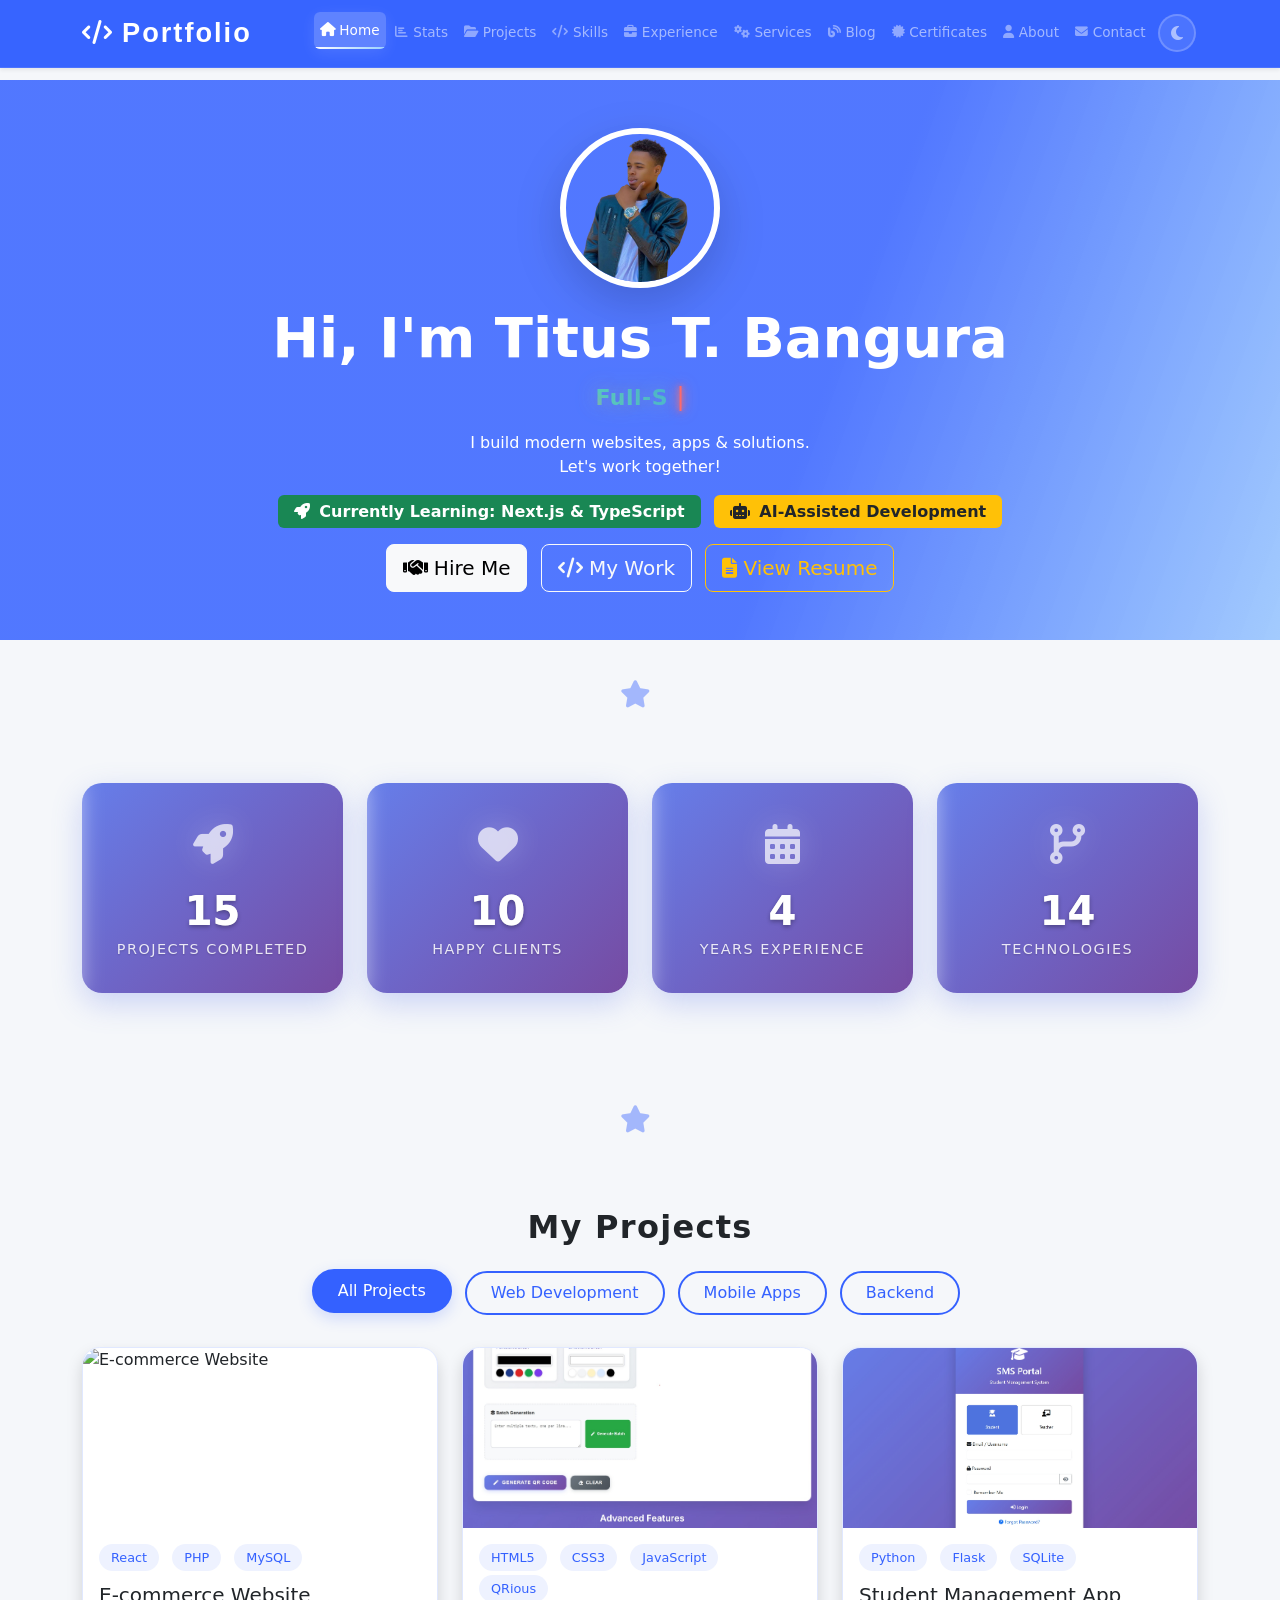
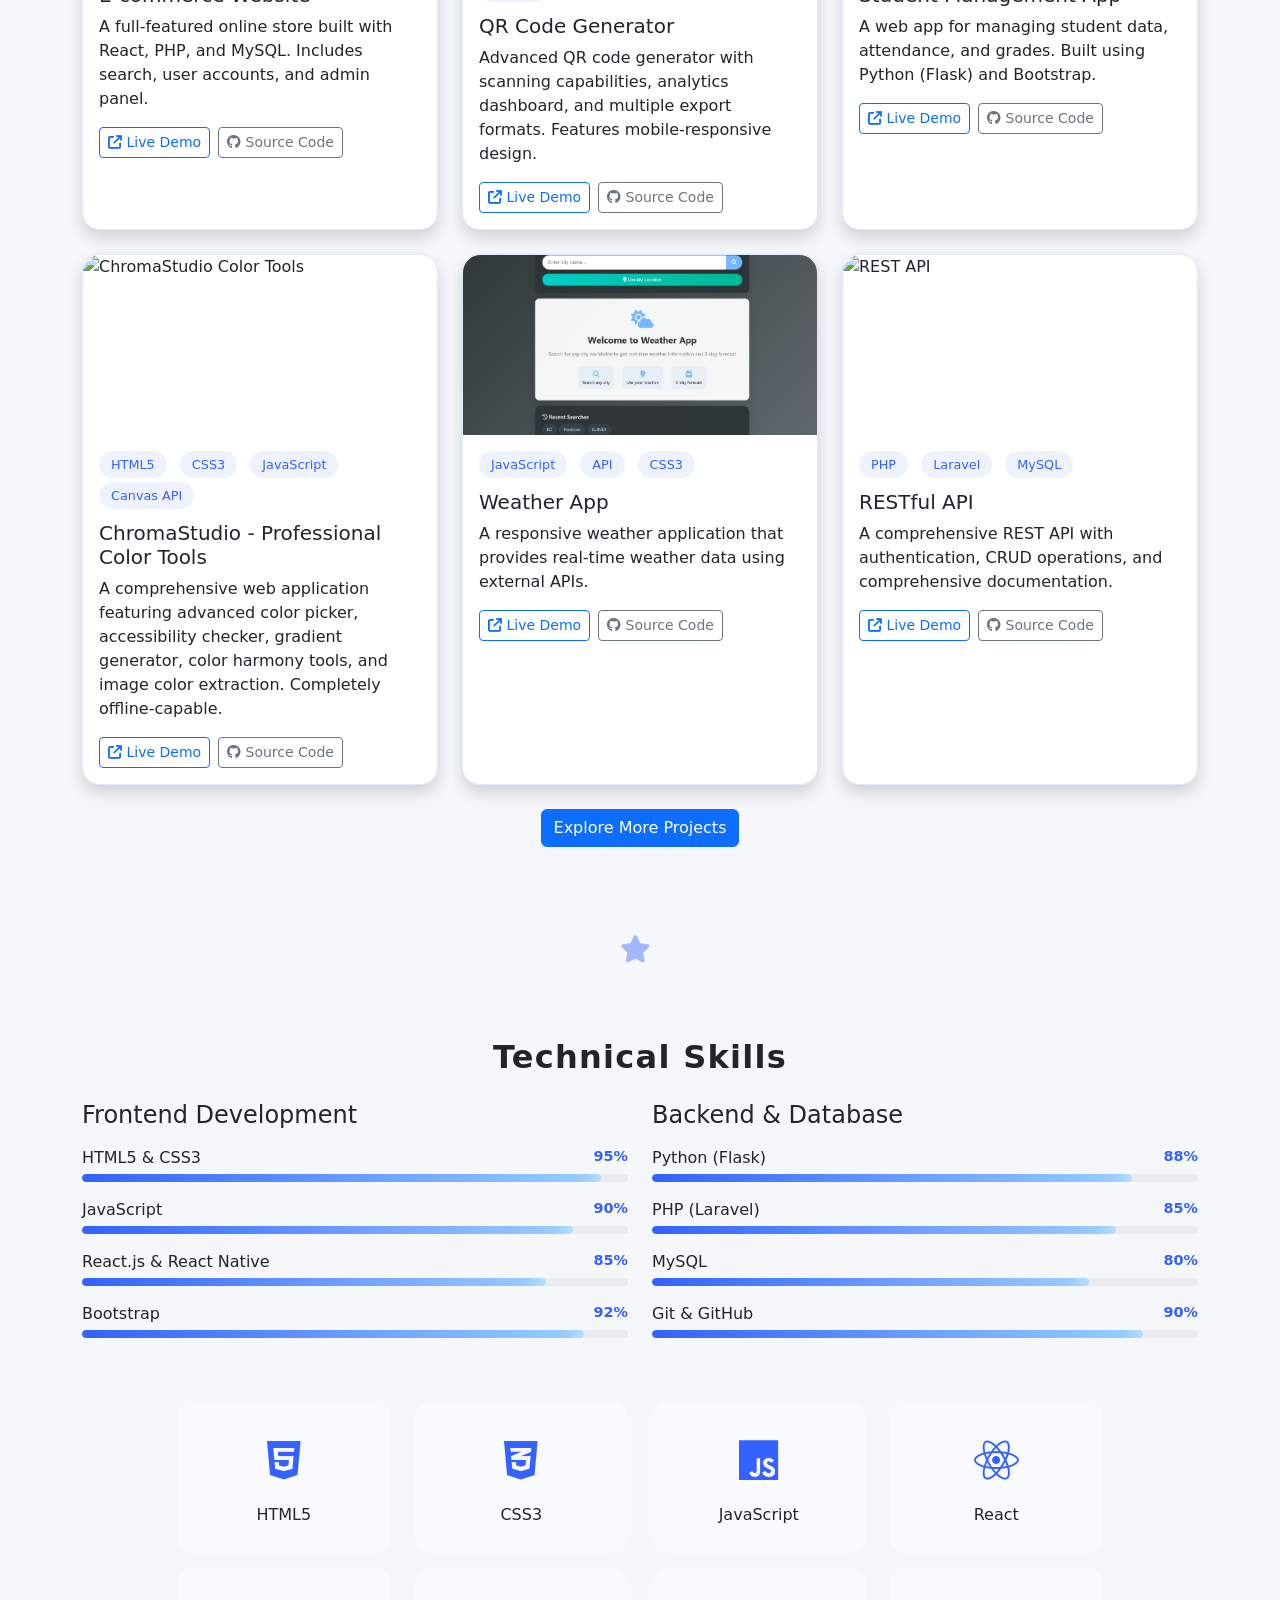
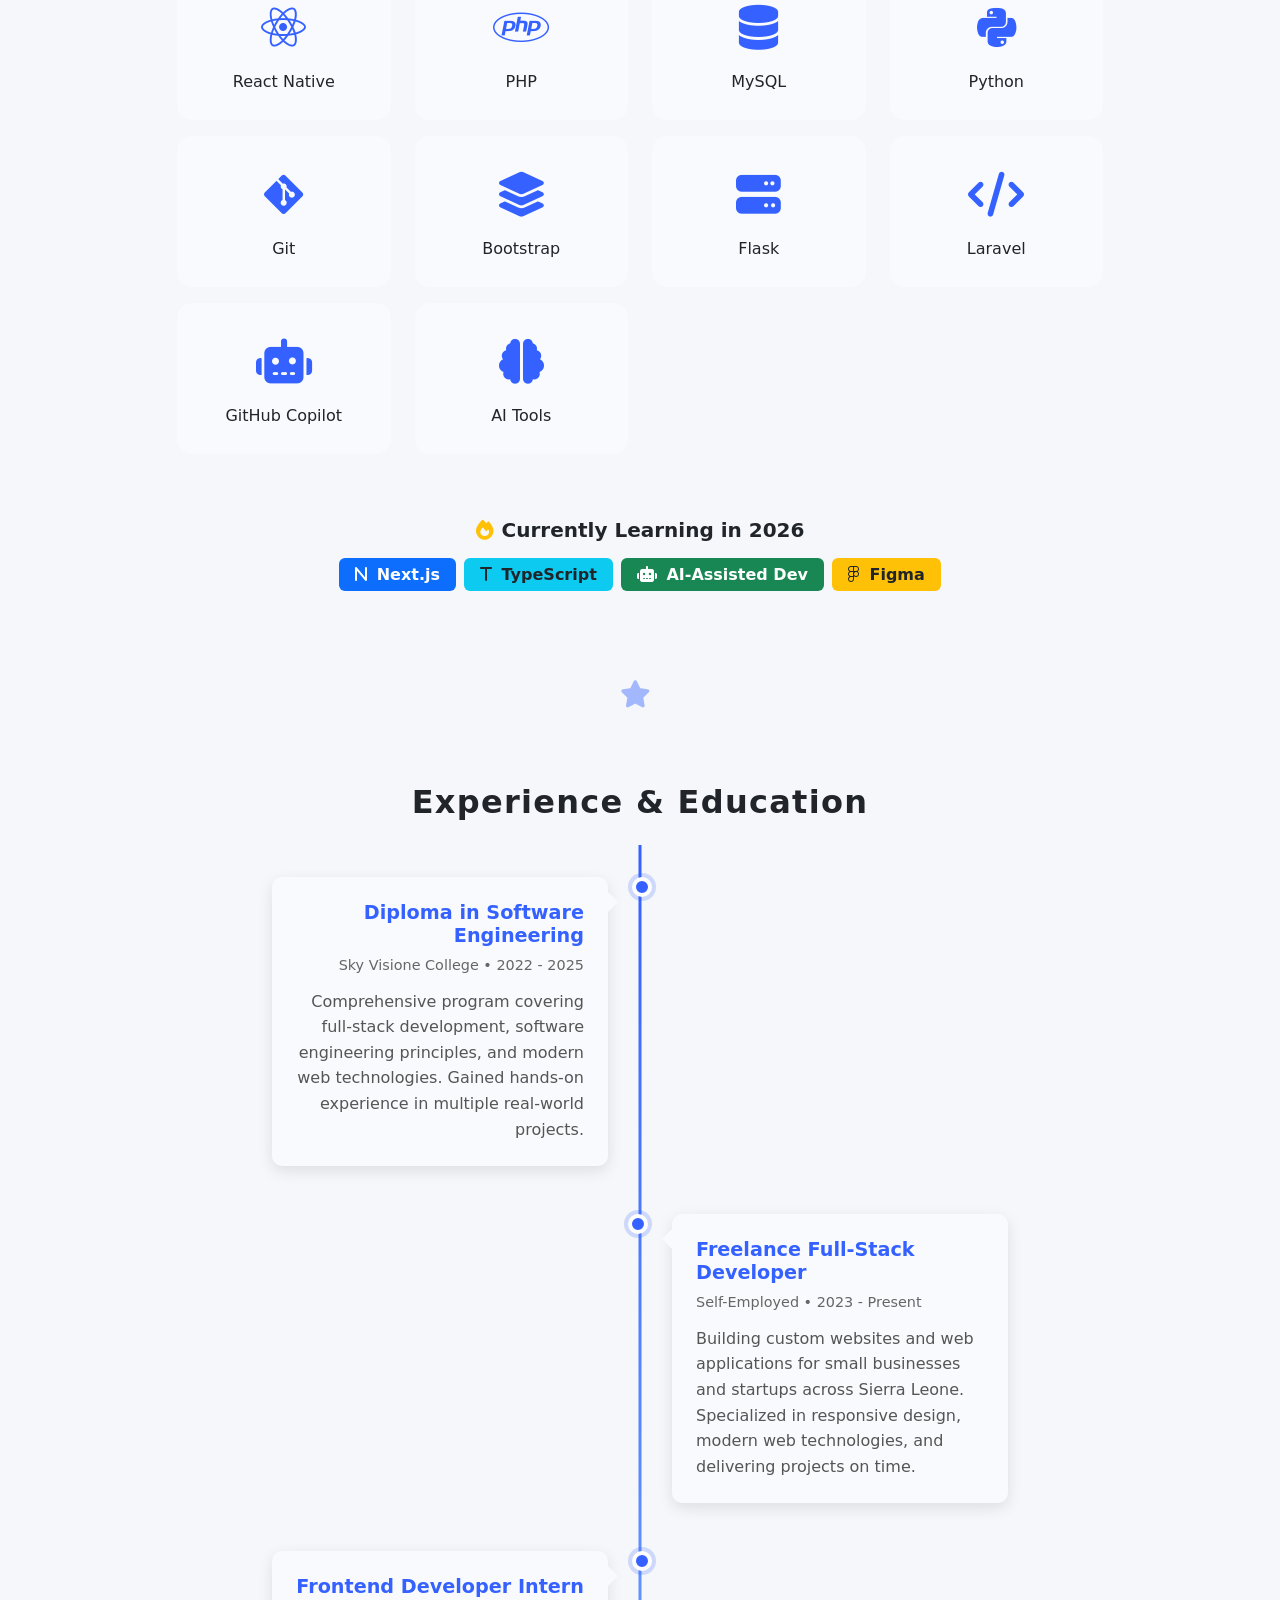
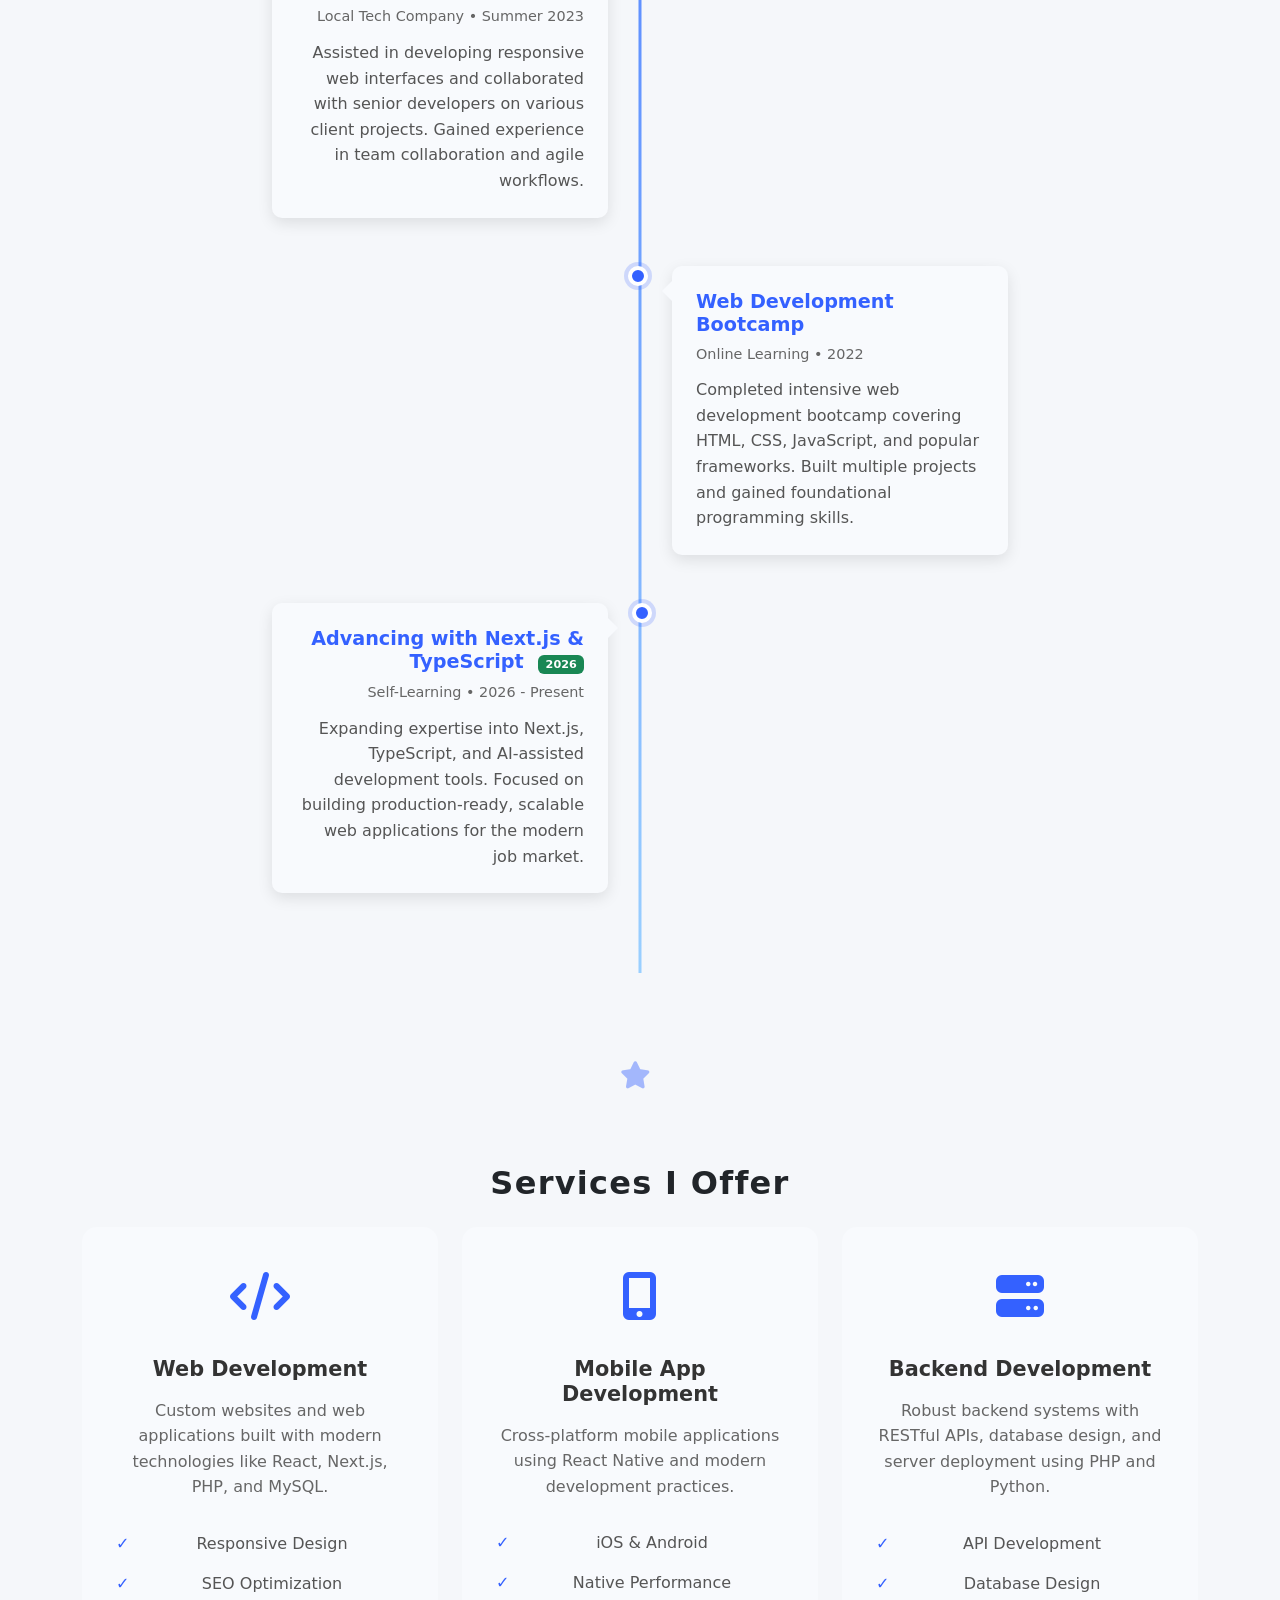
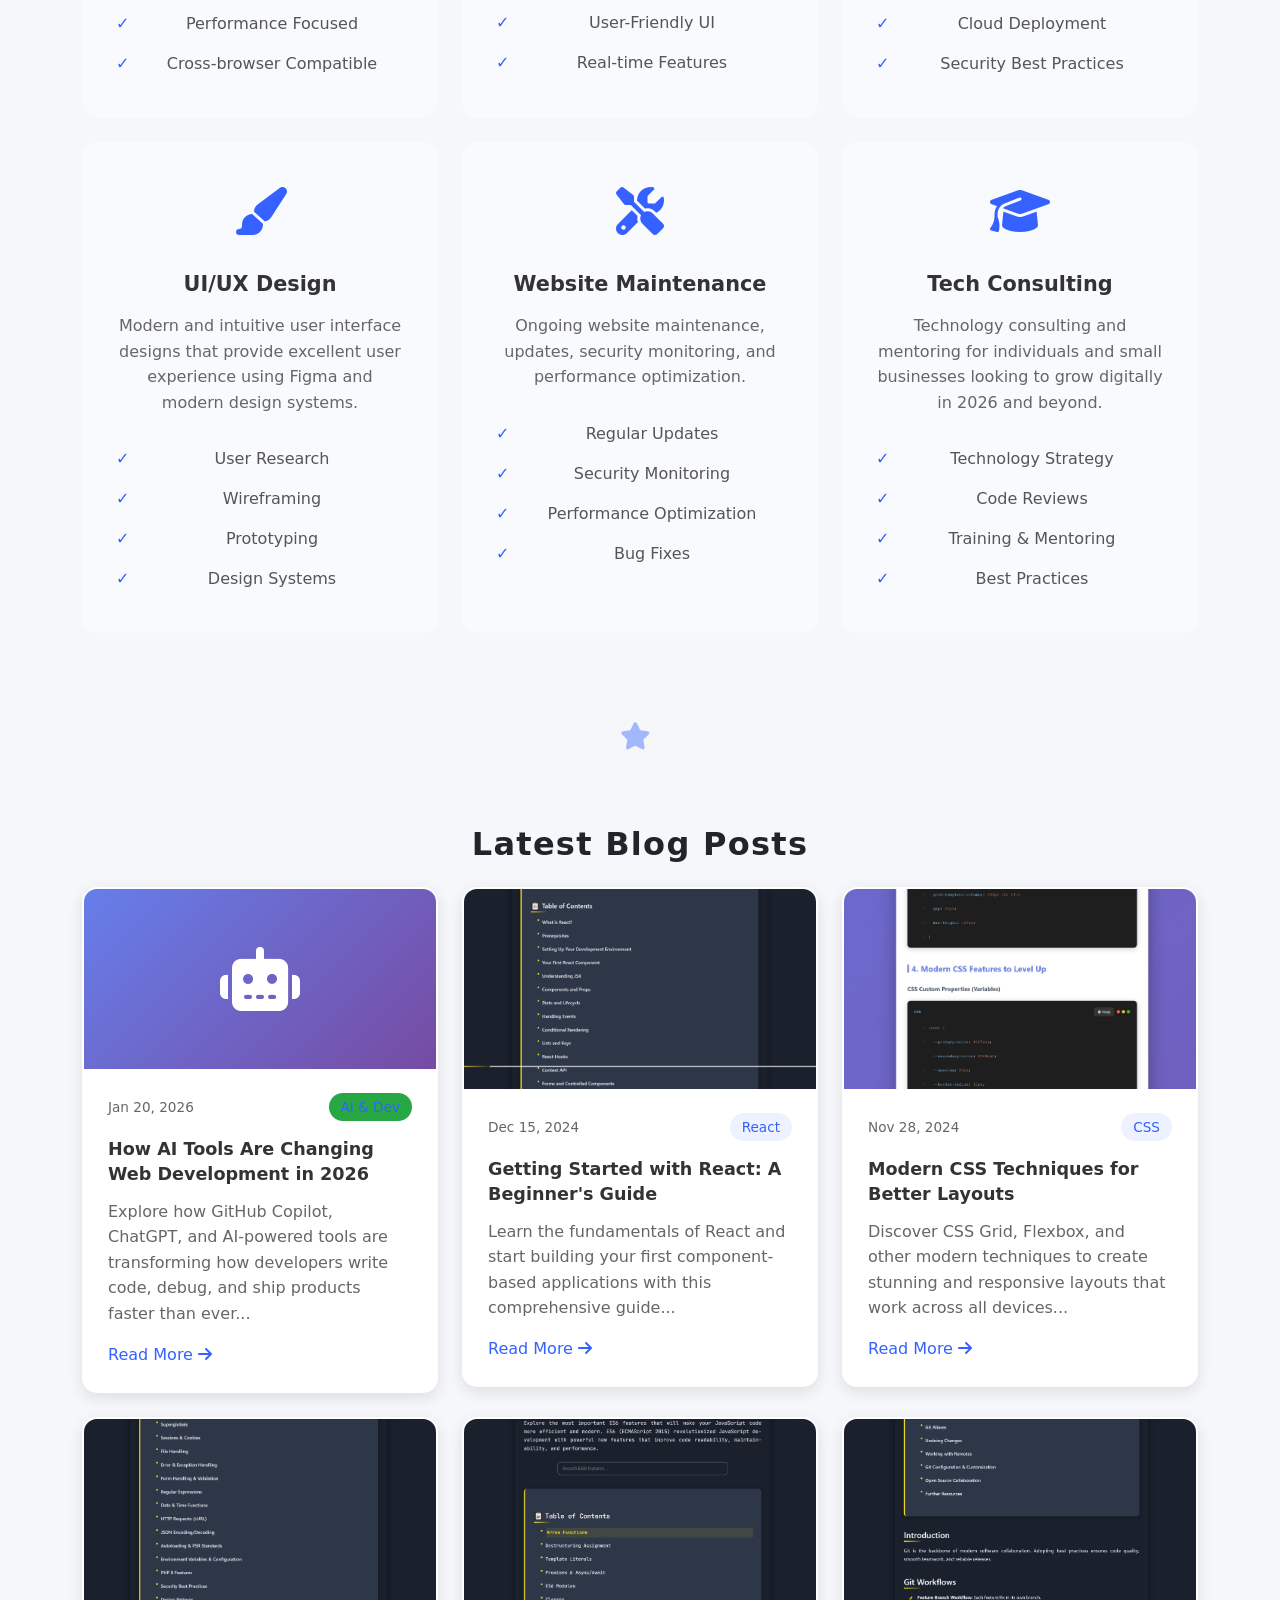
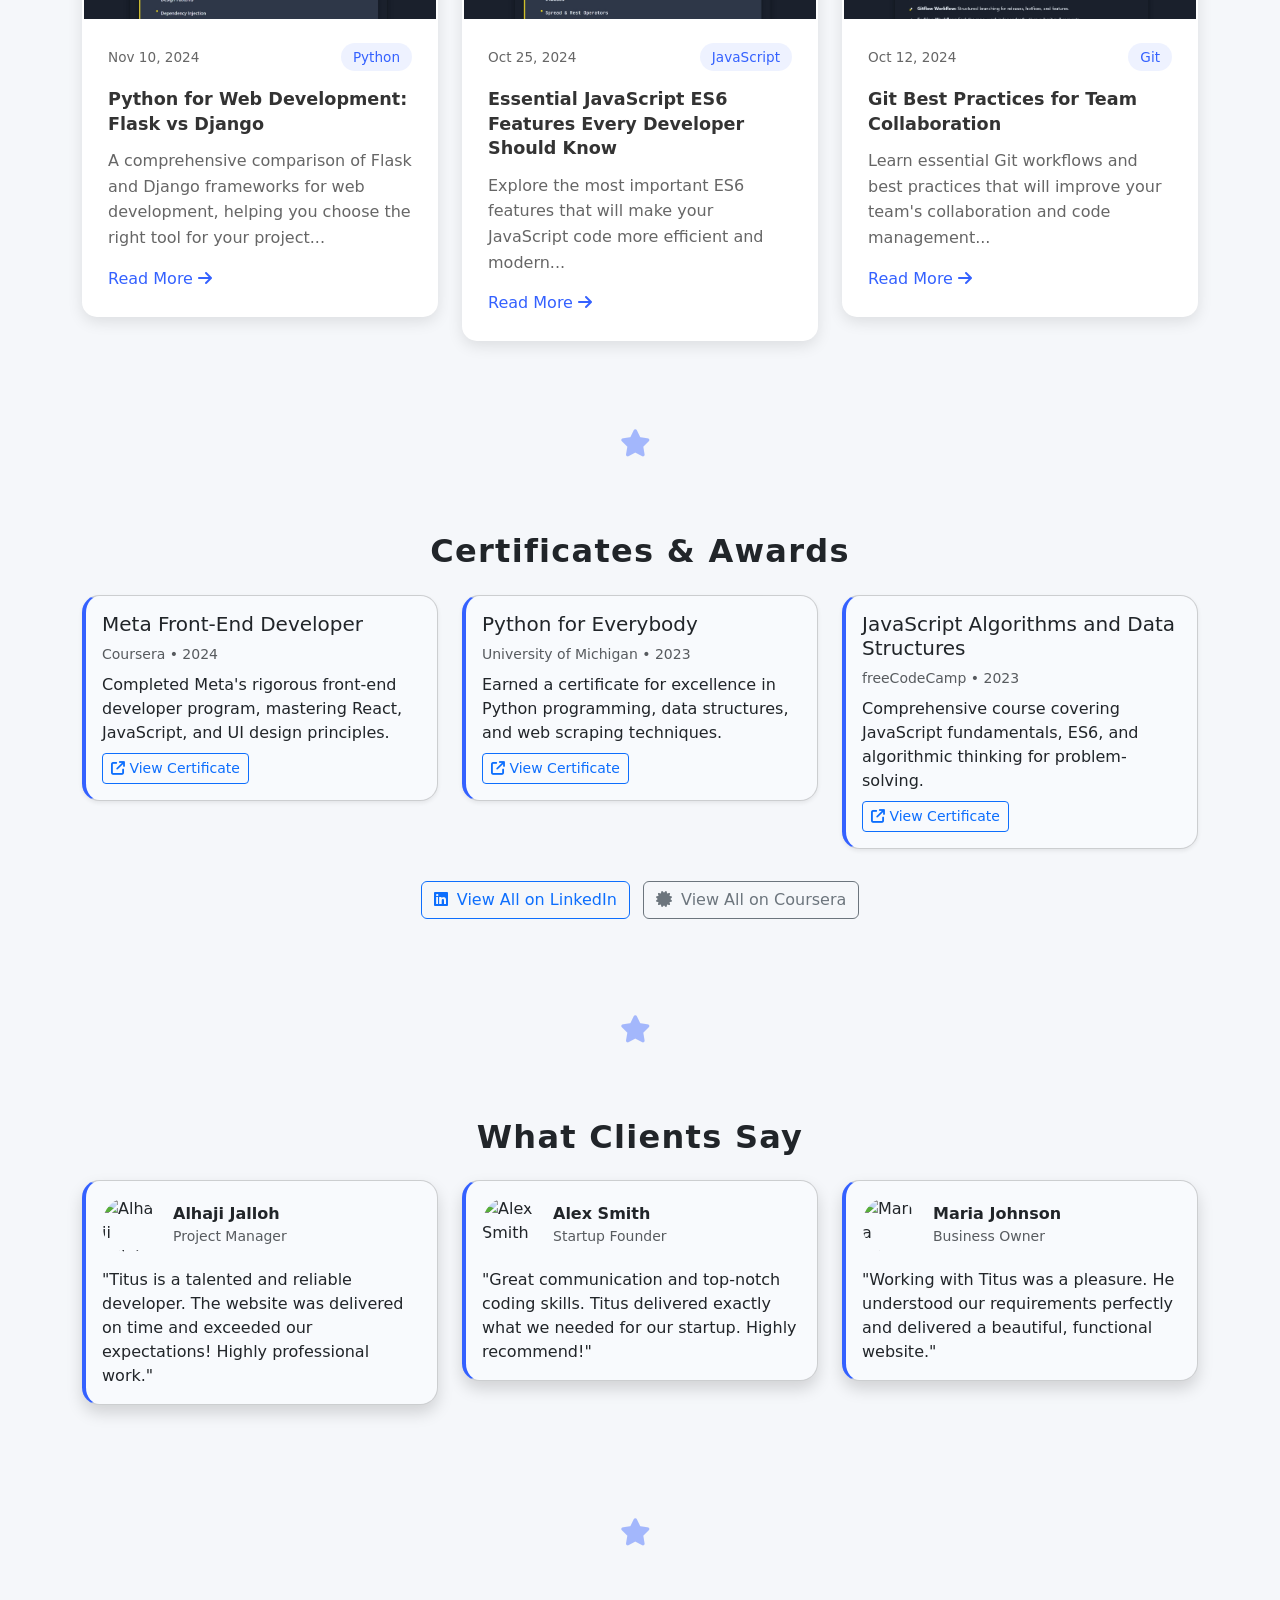
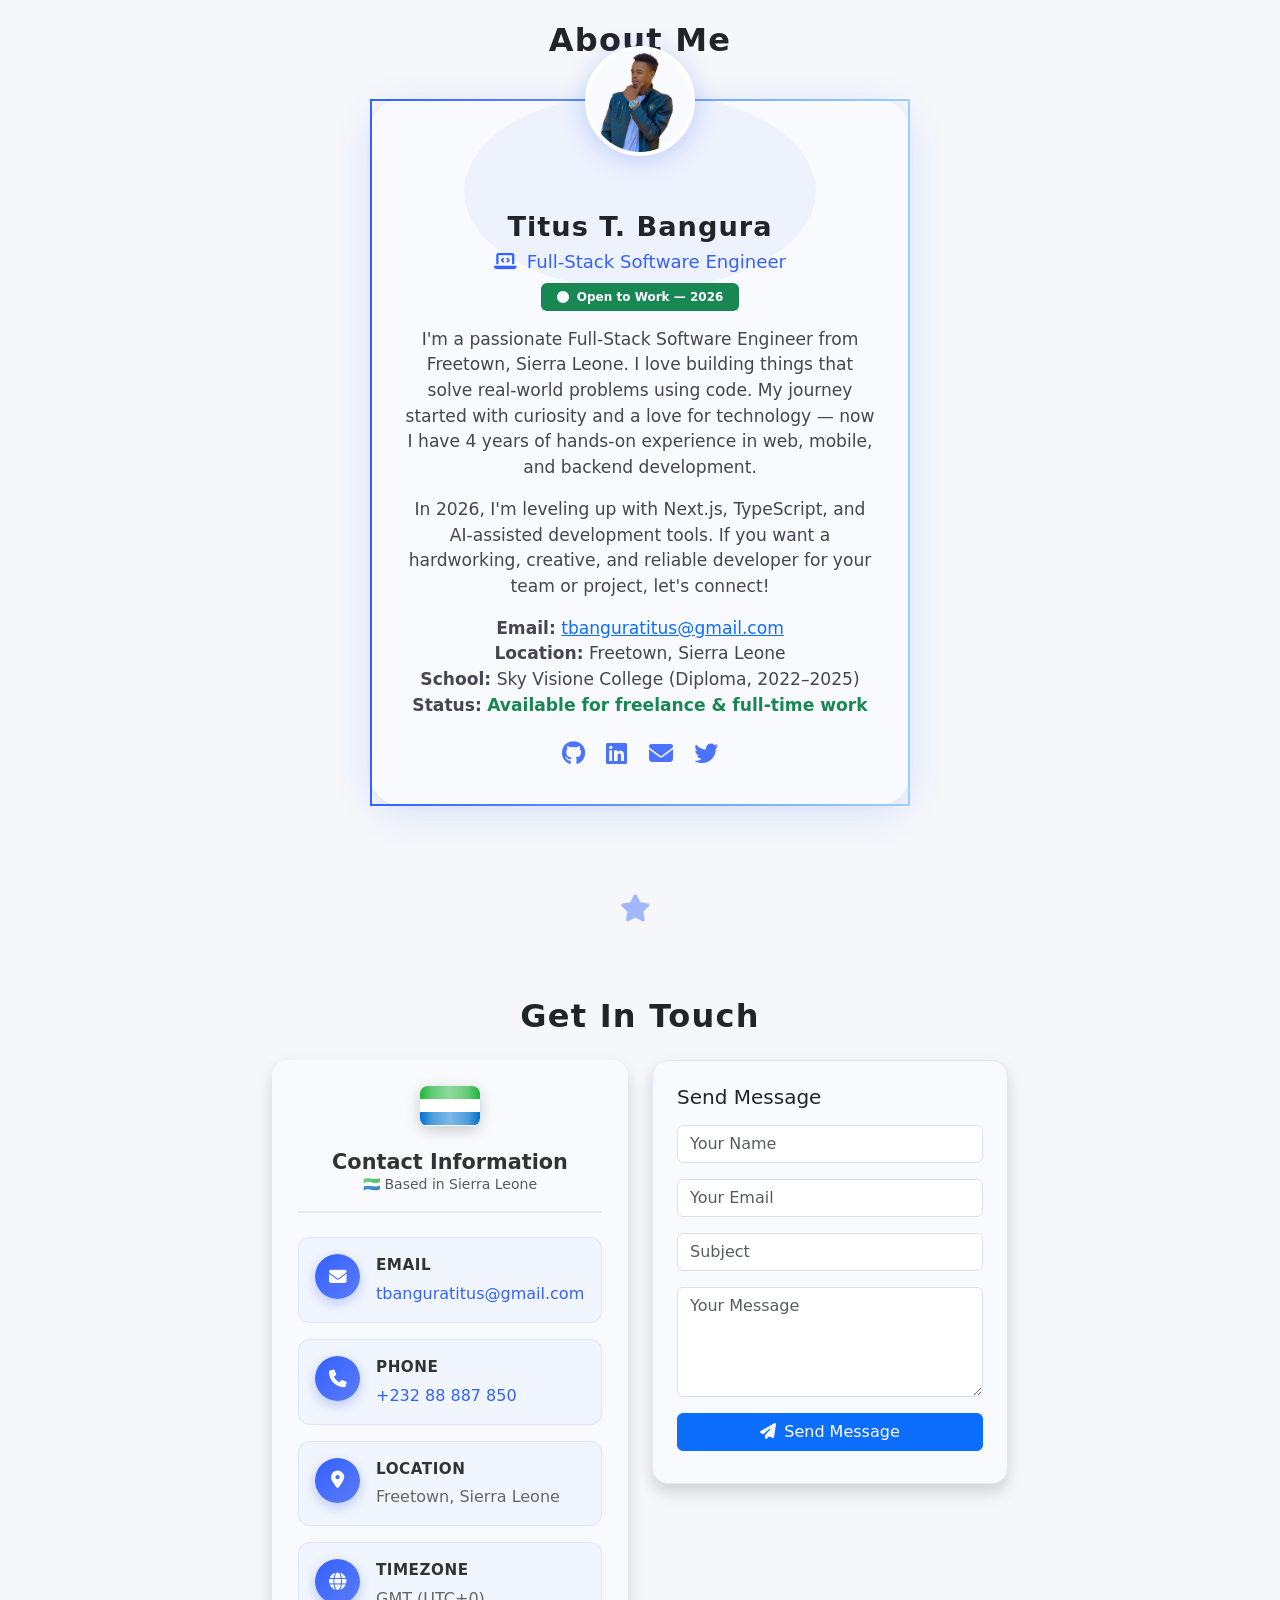
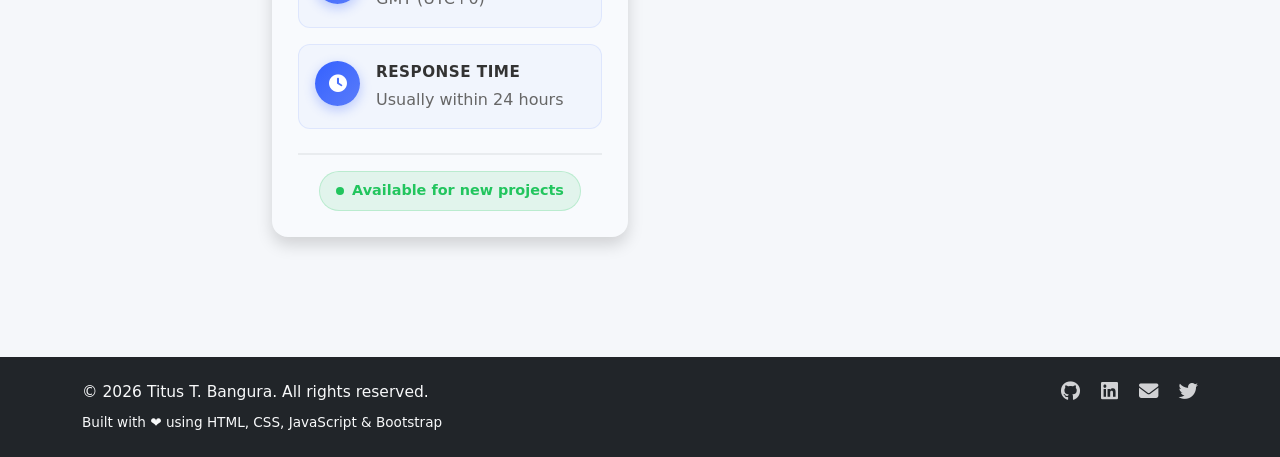
==== index.html @ 4d2aed0f "Fix syntax error in querySelectorAll for sections" ====
<!DOCTYPE html>
<html lang="en">
<head>
  <meta charset="UTF-8">
  <title>Titus | Software Engineer Portfolio</title>
  <meta name="viewport" content="width=device-width, initial-scale=1">
  <meta name="description" content="Portfolio of Titus T. Bangura, Full-Stack Software Engineer from Sierra Leone. Available for hire!">
  <meta property="og:title" content="Titus T. Bangura | Full-Stack Software Engineer">
  <meta property="og:description" content="Portfolio of Titus T. Bangura — Full-Stack Developer from Sierra Leone. React, Python, PHP & more.">
  <meta property="og:image" content="https://titustbangura.github.io/WhatsApp_Image_2025-05-22_at_09.29.08_70576e04-removebg-preview.png">
  <meta property="og:url" content="https://titustbangura.github.io">
  <meta property="og:type" content="website">
  <meta name="twitter:card" content="summary_large_image">
  <meta name="twitter:title" content="Titus T. Bangura | Full-Stack Software Engineer">
  <meta name="twitter:description" content="Portfolio of Titus T. Bangura — Full-Stack Developer from Sierra Leone.">
  <link href="https://cdn.jsdelivr.net/npm/bootstrap@5.3.3/dist/css/bootstrap.min.css" rel="stylesheet">
  <link rel="stylesheet" href="style.css">
  <link rel="stylesheet" href="https://cdnjs.cloudflare.com/ajax/libs/font-awesome/6.5.0/css/all.min.css">
</head>
<body data-theme="light">

  <div id="preloader">
    <div class="loader"></div>
    <div class="loader-text">Loading portfolio...</div>
  </div>

  <div id="particles-background">
    <canvas id="particles-canvas"></canvas>
  </div>

  <div id="cursor-follower"></div>
  <div id="cursor-dot"></div>

  <nav class="navbar navbar-expand-lg navbar-dark bg-primary shadow-sm">
    <div class="scroll-progress-bar"></div>
    <div class="container">
      <a class="navbar-brand fw-bold" href="#">
        <span class="brand-icon"><i class="fa-solid fa-code"></i></span>
        <span class="brand-text">Portfolio</span>
      </a>
      <button class="navbar-toggler" type="button" data-bs-toggle="collapse" data-bs-target="#mainNav">
        <span class="navbar-toggler-icon"></span>
      </button>
      <div class="collapse navbar-collapse" id="mainNav">
        <ul class="navbar-nav ms-auto">
          <li class="nav-item"><a class="nav-link active" href="#"><i class="nav-icon fa-solid fa-home"></i><span class="nav-text">Home</span></a></li>
          <li class="nav-item"><a class="nav-link" href="#stats"><i class="nav-icon fa-solid fa-chart-bar"></i><span class="nav-text">Stats</span></a></li>
          <li class="nav-item"><a class="nav-link" href="#projects"><i class="nav-icon fa-solid fa-folder-open"></i><span class="nav-text">Projects</span></a></li>
          <li class="nav-item"><a class="nav-link" href="#skills"><i class="nav-icon fa-solid fa-code"></i><span class="nav-text">Skills</span></a></li>
          <li class="nav-item"><a class="nav-link" href="#experience"><i class="nav-icon fa-solid fa-briefcase"></i><span class="nav-text">Experience</span></a></li>
          <li class="nav-item"><a class="nav-link" href="#services"><i class="nav-icon fa-solid fa-cogs"></i><span class="nav-text">Services</span></a></li>
          <li class="nav-item"><a class="nav-link" href="#blog"><i class="nav-icon fa-solid fa-blog"></i><span class="nav-text">Blog</span></a></li>
          <li class="nav-item"><a class="nav-link" href="#certs"><i class="nav-icon fa-solid fa-certificate"></i><span class="nav-text">Certificates</span></a></li>
          <li class="nav-item"><a class="nav-link" href="#about"><i class="nav-icon fa-solid fa-user"></i><span class="nav-text">About</span></a></li>
          <li class="nav-item"><a class="nav-link" href="#contact"><i class="nav-icon fa-solid fa-envelope"></i><span class="nav-text">Contact</span></a></li>
          <li class="nav-item">
            <button id="darkModeToggle" class="btn nav-link py-1 px-2 theme-toggle" title="Toggle dark mode" type="button">
              <i class="fa-solid fa-moon"></i>
            </button>
          </li>
        </ul>
      </div>
    </div>
  </nav>

  <button id="backToTop" class="btn btn-primary rounded-circle shadow" title="Back to top">
    <i class="fa-solid fa-arrow-up"></i>
  </button>

  <section class="hero-section parallax-bg text-center py-5">
    <div class="container">
      <img src="WhatsApp_Image_2025-05-22_at_09.29.08_70576e04-removebg-preview.png" alt="Titus T. Bangura" class="rounded-circle shadow-lg mb-3 hero-img animate-hero-img">
      <h1 class="display-4 fw-bold animate-hero-title">Hi, I'm Titus T. Bangura</h1>
      <p class="lead animate-hero-text">
        <span id="typewriter" class="typewriter-text"></span>
        <span class="cursor">|</span>
      </p>
      <p class="animate-hero-text">I build modern websites, apps &amp; solutions.<br>Let's work together!</p>
      <div class="mb-3 animate-hero-text">
        <span class="badge bg-success fs-6 px-3 py-2 me-2">
          <i class="fa-solid fa-rocket me-1"></i> Currently Learning: Next.js &amp; TypeScript
        </span>
        <span class="badge bg-warning text-dark fs-6 px-3 py-2">
          <i class="fa-solid fa-robot me-1"></i> AI-Assisted Development
        </span>
      </div>
      <a href="#contact" class="btn btn-light btn-lg animate-hero-btn me-2"><i class="fa-solid fa-handshake"></i> Hire Me</a>
      <a href="#projects" class="btn btn-outline-light btn-lg animate-hero-btn"><i class="fa-solid fa-code"></i> My Work</a>
      <a href="resume.html" class="btn btn-outline-warning btn-lg animate-hero-btn ms-2" target="_blank"><i class="fa-solid fa-file-alt"></i> View Resume</a>
    </div>
  </section>

  <div class="divider"><i class="fa-solid fa-star"></i></div>

  <section class="container py-5" id="stats">
    <div class="row text-center">
      <div class="col-6 col-md-3 mb-4">
        <div class="stat-card pulse-animation">
          <div class="stat-icon"><i class="fa-solid fa-rocket"></i></div>
          <div class="stat-number" data-target="15">0</div>
          <div class="stat-label">Projects Completed</div>
        </div>
      </div>
      <div class="col-6 col-md-3 mb-4">
        <div class="stat-card pulse-animation">
          <div class="stat-icon"><i class="fa-solid fa-heart"></i></div>
          <div class="stat-number" data-target="10">0</div>
          <div class="stat-label">Happy Clients</div>
        </div>
      </div>
      <div class="col-6 col-md-3 mb-4">
        <div class="stat-card pulse-animation">
          <div class="stat-icon"><i class="fa-solid fa-calendar-days"></i></div>
          <div class="stat-number" data-target="4">0</div>
          <div class="stat-label">Years Experience</div>
        </div>
      </div>
      <div class="col-6 col-md-3 mb-4">
        <div class="stat-card pulse-animation">
          <div class="stat-icon"><i class="fa-solid fa-code-branch"></i></div>
          <div class="stat-number" data-target="14">0</div>
          <div class="stat-label">Technologies</div>
        </div>
      </div>
    </div>
  </section>

  <div class="divider"><i class="fa-solid fa-star"></i></div>

  <section class="container py-5" id="projects">
    <h2 class="text-center fw-bold mb-4 section-title">My Projects</h2>
    <div class="project-filter text-center mb-4">
      <button class="filter-btn active" data-filter="all">All Projects</button>
      <button class="filter-btn" data-filter="web">Web Development</button>
      <button class="filter-btn" data-filter="mobile">Mobile Apps</button>
      <button class="filter-btn" data-filter="backend">Backend</button>
    </div>
    <div class="row g-4" id="projectsContainer">
      <div class="col-md-6 col-lg-4 project-item" data-category="web">
        <div class="card project-card h-100 shadow">
          <img src="https://via.placeholder.com/400x200?text=E-commerce+Website" class="card-img-top" alt="E-commerce Website" loading="lazy">
          <div class="card-body">
            <div class="project-tech mb-2">
              <span class="tech-tag">React</span>
              <span class="tech-tag">PHP</span>
              <span class="tech-tag">MySQL</span>
            </div>
            <h5 class="card-title">E-commerce Website</h5>
            <p class="card-text">A full-featured online store built with React, PHP, and MySQL. Includes search, user accounts, and admin panel.</p>
            <div class="project-links">
              <a href="#" class="btn btn-outline-primary btn-sm" target="_blank"><i class="fa-solid fa-arrow-up-right-from-square"></i> Live Demo</a>
              <a href="#" class="btn btn-outline-secondary btn-sm" target="_blank"><i class="fa-brands fa-github"></i> Source Code</a>
            </div>
          </div>
        </div>
      </div>
      <div class="col-md-6 col-lg-4 project-item" data-category="web">
        <div class="card project-card h-100 shadow">
          <img src="QR-IMAGE.jpeg" class="card-img-top" alt="QR Code Generator" loading="lazy">
          <div class="card-body">
            <div class="project-tech mb-2">
              <span class="tech-tag">HTML5</span>
              <span class="tech-tag">CSS3</span>
              <span class="tech-tag">JavaScript</span>
              <span class="tech-tag">QRious</span>
            </div>
            <h5 class="card-title">QR Code Generator</h5>
            <p class="card-text">Advanced QR code generator with scanning capabilities, analytics dashboard, and multiple export formats. Features mobile-responsive design.</p>
            <div class="project-links">
              <a href="qr-generator.html" class="btn btn-outline-primary btn-sm" target="_blank"><i class="fa-solid fa-arrow-up-right-from-square"></i> Live Demo</a>
              <a href="#" class="btn btn-outline-secondary btn-sm" target="_blank"><i class="fa-brands fa-github"></i> Source Code</a>
            </div>
          </div>
        </div>
      </div>
      <div class="col-md-6 col-lg-4 project-item" data-category="backend">
        <div class="card project-card h-100 shadow">
          <img src="student-management.jpeg" class="card-img-top" alt="Student Management App" loading="lazy">
          <div class="card-body">
            <div class="project-tech mb-2">
              <span class="tech-tag">Python</span>
              <span class="tech-tag">Flask</span>
              <span class="tech-tag">SQLite</span>
            </div>
            <h5 class="card-title">Student Management App</h5>
            <p class="card-text">A web app for managing student data, attendance, and grades. Built using Python (Flask) and Bootstrap.</p>
            <div class="project-links">
              <a href="#" class="btn btn-outline-primary btn-sm" target="_blank"><i class="fa-solid fa-arrow-up-right-from-square"></i> Live Demo</a>
              <a href="#" class="btn btn-outline-secondary btn-sm" target="_blank"><i class="fa-brands fa-github"></i> Source Code</a>
            </div>
          </div>
        </div>
      </div>
      <div class="col-md-6 col-lg-4 project-item" data-category="web">
        <div class="card project-card h-100 shadow">
          <img src="https://via.placeholder.com/400x200?text=ChromaStudio+Color+Tools" class="card-img-top" alt="ChromaStudio Color Tools" loading="lazy">
          <div class="card-body">
            <div class="project-tech mb-2">
              <span class="tech-tag">HTML5</span>
              <span class="tech-tag">CSS3</span>
              <span class="tech-tag">JavaScript</span>
              <span class="tech-tag">Canvas API</span>
            </div>
            <h5 class="card-title">ChromaStudio - Professional Color Tools</h5>
            <p class="card-text">A comprehensive web application featuring advanced color picker, accessibility checker, gradient generator, color harmony tools, and image color extraction. Completely offline-capable.</p>
            <div class="project-links">
              <a href="color%20pilette/home.html" class="btn btn-outline-primary btn-sm" target="_blank"><i class="fa-solid fa-arrow-up-right-from-square"></i> Live Demo</a>
              <a href="#" class="btn btn-outline-secondary btn-sm" target="_blank"><i class="fa-brands fa-github"></i> Source Code</a>
            </div>
          </div>
        </div>
      </div>
      <div class="col-md-6 col-lg-4 project-item" data-category="web">
        <div class="card project-card h-100 shadow">
          <img src="weather.jpeg" class="card-img-top" alt="Weather App" loading="lazy">
          <div class="card-body">
            <div class="project-tech mb-2">
              <span class="tech-tag">JavaScript</span>
              <span class="tech-tag">API</span>
              <span class="tech-tag">CSS3</span>
            </div>
            <h5 class="card-title">Weather App</h5>
            <p class="card-text">A responsive weather application that provides real-time weather data using external APIs.</p>
            <div class="project-links">
              <a href="weather-app.html" class="btn btn-outline-primary btn-sm" target="_blank"><i class="fa-solid fa-arrow-up-right-from-square"></i> Live Demo</a>
              <a href="#" class="btn btn-outline-secondary btn-sm" target="_blank"><i class="fa-brands fa-github"></i> Source Code</a>
            </div>
          </div>
        </div>
      </div>
      <div class="col-md-6 col-lg-4 project-item" data-category="backend">
        <div class="card project-card h-100 shadow">
          <img src="https://via.placeholder.com/400x200?text=REST+API" class="card-img-top" alt="REST API" loading="lazy">
          <div class="card-body">
            <div class="project-tech mb-2">
              <span class="tech-tag">PHP</span>
              <span class="tech-tag">Laravel</span>
              <span class="tech-tag">MySQL</span>
            </div>
            <h5 class="card-title">RESTful API</h5>
            <p class="card-text">A comprehensive REST API with authentication, CRUD operations, and comprehensive documentation.</p>
            <div class="project-links">
              <a href="#" class="btn btn-outline-primary btn-sm" target="_blank"><i class="fa-solid fa-arrow-up-right-from-square"></i> Live Demo</a>
              <a href="#" class="btn btn-outline-secondary btn-sm" target="_blank"><i class="fa-brands fa-github"></i> Source Code</a>
            </div>
          </div>
        </div>
      </div>
    </div>
    <div class="text-center mt-4">
      <button class="btn btn-primary" data-bs-toggle="modal" data-bs-target="#moreProjectsModal">Explore More Projects</button>
    </div>
  </section>

  <div class="divider"><i class="fa-solid fa-star"></i></div>

  <section class="container py-5" id="skills">
    <h2 class="text-center fw-bold mb-4 section-title">Technical Skills</h2>
    <div class="row">
      <div class="col-lg-6 mb-4">
        <h4 class="mb-3">Frontend Development</h4>
        <div class="skill-item mb-3">
          <div class="d-flex justify-content-between mb-1"><span>HTML5 &amp; CSS3</span><span class="skill-percentage">95%</span></div>
          <div class="skill-bar"><div class="skill-progress" data-skill="95"></div></div>
        </div>
        <div class="skill-item mb-3">
          <div class="d-flex justify-content-between mb-1"><span>JavaScript</span><span class="skill-percentage">90%</span></div>
          <div class="skill-bar"><div class="skill-progress" data-skill="90"></div></div>
        </div>
        <div class="skill-item mb-3">
          <div class="d-flex justify-content-between mb-1"><span>React.js &amp; React Native</span><span class="skill-percentage">85%</span></div>
          <div class="skill-bar"><div class="skill-progress" data-skill="85"></div></div>
        </div>
        <div class="skill-item mb-3">
          <div class="d-flex justify-content-between mb-1"><span>Bootstrap</span><span class="skill-percentage">92%</span></div>
          <div class="skill-bar"><div class="skill-progress" data-skill="92"></div></div>
        </div>
      </div>
      <div class="col-lg-6 mb-4">
        <h4 class="mb-3">Backend &amp; Database</h4>
        <div class="skill-item mb-3">
          <div class="d-flex justify-content-between mb-1"><span>Python (Flask)</span><span class="skill-percentage">88%</span></div>
          <div class="skill-bar"><div class="skill-progress" data-skill="88"></div></div>
        </div>
        <div class="skill-item mb-3">
          <div class="d-flex justify-content-between mb-1"><span>PHP (Laravel)</span><span class="skill-percentage">85%</span></div>
          <div class="skill-bar"><div class="skill-progress" data-skill="85"></div></div>
        </div>
        <div class="skill-item mb-3">
          <div class="d-flex justify-content-between mb-1"><span>MySQL</span><span class="skill-percentage">80%</span></div>
          <div class="skill-bar"><div class="skill-progress" data-skill="80"></div></div>
        </div>
        <div class="skill-item mb-3">
          <div class="d-flex justify-content-between mb-1"><span>Git &amp; GitHub</span><span class="skill-percentage">90%</span></div>
          <div class="skill-bar"><div class="skill-progress" data-skill="90"></div></div>
        </div>
      </div>
    </div>
    <div class="row justify-content-center mt-4">
      <div class="col-lg-10">
        <div class="row text-center">
          <div class="col-6 col-md-4 col-lg-3 mb-3"><div class="tech-icon-card"><div class="skill-icon"><i class="fa-brands fa-html5"></i></div><div>HTML5</div></div></div>
          <div class="col-6 col-md-4 col-lg-3 mb-3"><div class="tech-icon-card"><div class="skill-icon"><i class="fa-brands fa-css3-alt"></i></div><div>CSS3</div></div></div>
          <div class="col-6 col-md-4 col-lg-3 mb-3"><div class="tech-icon-card"><div class="skill-icon"><i class="fa-brands fa-js"></i></div><div>JavaScript</div></div></div>
          <div class="col-6 col-md-4 col-lg-3 mb-3"><div class="tech-icon-card"><div class="skill-icon"><i class="fa-brands fa-react"></i></div><div>React</div></div></div>
          <div class="col-6 col-md-4 col-lg-3 mb-3"><div class="tech-icon-card"><div class="skill-icon"><i class="fa-brands fa-react"></i></div><div>React Native</div></div></div>
          <div class="col-6 col-md-4 col-lg-3 mb-3"><div class="tech-icon-card"><div class="skill-icon"><i class="fa-brands fa-php"></i></div><div>PHP</div></div></div>
          <div class="col-6 col-md-4 col-lg-3 mb-3"><div class="tech-icon-card"><div class="skill-icon"><i class="fa-solid fa-database"></i></div><div>MySQL</div></div></div>
          <div class="col-6 col-md-4 col-lg-3 mb-3"><div class="tech-icon-card"><div class="skill-icon"><i class="fa-brands fa-python"></i></div><div>Python</div></div></div>
          <div class="col-6 col-md-4 col-lg-3 mb-3"><div class="tech-icon-card"><div class="skill-icon"><i class="fa-brands fa-git-alt"></i></div><div>Git</div></div></div>
          <div class="col-6 col-md-4 col-lg-3 mb-3"><div class="tech-icon-card"><div class="skill-icon"><i class="fa-solid fa-layer-group"></i></div><div>Bootstrap</div></div></div>
          <div class="col-6 col-md-4 col-lg-3 mb-3"><div class="tech-icon-card"><div class="skill-icon"><i class="fa-solid fa-server"></i></div><div>Flask</div></div></div>
          <div class="col-6 col-md-4 col-lg-3 mb-3"><div class="tech-icon-card"><div class="skill-icon"><i class="fa-solid fa-code"></i></div><div>Laravel</div></div></div>
          <div class="col-6 col-md-4 col-lg-3 mb-3"><div class="tech-icon-card"><div class="skill-icon"><i class="fa-solid fa-robot"></i></div><div>GitHub Copilot</div></div></div>
          <div class="col-6 col-md-4 col-lg-3 mb-3"><div class="tech-icon-card"><div class="skill-icon"><i class="fa-solid fa-brain"></i></div><div>AI Tools</div></div></div>
        </div>
      </div>
    </div>
    <div class="text-center mt-5">
      <h5 class="fw-bold mb-3"><i class="fa-solid fa-fire me-2 text-warning"></i>Currently Learning in 2026</h5>
      <div class="d-flex flex-wrap justify-content-center gap-2">
        <span class="badge bg-primary fs-6 px-3 py-2"><i class="fa-solid fa-n me-1"></i> Next.js</span>
        <span class="badge bg-info text-dark fs-6 px-3 py-2"><i class="fa-solid fa-t me-1"></i> TypeScript</span>
        <span class="badge bg-success fs-6 px-3 py-2"><i class="fa-solid fa-robot me-1"></i> AI-Assisted Dev</span>
        <span class="badge bg-warning text-dark fs-6 px-3 py-2"><i class="fa-brands fa-figma me-1"></i> Figma</span>
      </div>
    </div>
  </section>

  <div class="divider"><i class="fa-solid fa-star"></i></div>

  <section class="container py-5" id="experience">
    <h2 class="text-center fw-bold mb-4 section-title">Experience &amp; Education</h2>
    <div class="timeline">
      <div class="timeline-item">
        <div class="timeline-marker"></div>
        <div class="timeline-content">
          <h5 class="timeline-title">Diploma in Software Engineering</h5>
          <div class="timeline-meta">Sky Visione College • 2022 - 2025</div>
          <p class="timeline-description">Comprehensive program covering full-stack development, software engineering principles, and modern web technologies. Gained hands-on experience in multiple real-world projects.</p>
        </div>
      </div>
      <div class="timeline-item">
        <div class="timeline-marker"></div>
        <div class="timeline-content">
          <h5 class="timeline-title">Freelance Full-Stack Developer</h5>
          <div class="timeline-meta">Self-Employed • 2023 - Present</div>
          <p class="timeline-description">Building custom websites and web applications for small businesses and startups across Sierra Leone. Specialized in responsive design, modern web technologies, and delivering projects on time.</p>
        </div>
      </div>
      <div class="timeline-item">
        <div class="timeline-marker"></div>
        <div class="timeline-content">
          <h5 class="timeline-title">Frontend Developer Intern</h5>
          <div class="timeline-meta">Local Tech Company • Summer 2023</div>
          <p class="timeline-description">Assisted in developing responsive web interfaces and collaborated with senior developers on various client projects. Gained experience in team collaboration and agile workflows.</p>
        </div>
      </div>
      <div class="timeline-item">
        <div class="timeline-marker"></div>
        <div class="timeline-content">
          <h5 class="timeline-title">Web Development Bootcamp</h5>
          <div class="timeline-meta">Online Learning • 2022</div>
          <p class="timeline-description">Completed intensive web development bootcamp covering HTML, CSS, JavaScript, and popular frameworks. Built multiple projects and gained foundational programming skills.</p>
        </div>
      </div>
      <div class="timeline-item">
        <div class="timeline-marker"></div>
        <div class="timeline-content">
          <h5 class="timeline-title">
            Advancing with Next.js &amp; TypeScript
            <span class="badge bg-success ms-2" style="font-size:0.7rem;">2026</span>
          </h5>
          <div class="timeline-meta">Self-Learning • 2026 - Present</div>
          <p class="timeline-description">Expanding expertise into Next.js, TypeScript, and AI-assisted development tools. Focused on building production-ready, scalable web applications for the modern job market.</p>
        </div>
      </div>
    </div>
  </section>

  <div class="divider"><i class="fa-solid fa-star"></i></div>

  <section class="container py-5" id="services">
    <h2 class="text-center fw-bold mb-4 section-title">Services I Offer</h2>
    <div class="row g-4">
      <div class="col-md-6 col-lg-4">
        <div class="service-card h-100">
          <div class="service-icon"><i class="fa-solid fa-code"></i></div>
          <h5 class="service-title">Web Development</h5>
          <p class="service-description">Custom websites and web applications built with modern technologies like React, Next.js, PHP, and MySQL.</p>
          <ul class="service-features"><li>Responsive Design</li><li>SEO Optimization</li><li>Performance Focused</li><li>Cross-browser Compatible</li></ul>
        </div>
      </div>
      <div class="col-md-6 col-lg-4">
        <div class="service-card h-100">
          <div class="service-icon"><i class="fa-solid fa-mobile-alt"></i></div>
          <h5 class="service-title">Mobile App Development</h5>
          <p class="service-description">Cross-platform mobile applications using React Native and modern development practices.</p>
          <ul class="service-features"><li>iOS &amp; Android</li><li>Native Performance</li><li>User-Friendly UI</li><li>Real-time Features</li></ul>
        </div>
      </div>
      <div class="col-md-6 col-lg-4">
        <div class="service-card h-100">
          <div class="service-icon"><i class="fa-solid fa-server"></i></div>
          <h5 class="service-title">Backend Development</h5>
          <p class="service-description">Robust backend systems with RESTful APIs, database design, and server deployment using PHP and Python.</p>
          <ul class="service-features"><li>API Development</li><li>Database Design</li><li>Cloud Deployment</li><li>Security Best Practices</li></ul>
        </div>
      </div>
      <div class="col-md-6 col-lg-4">
        <div class="service-card h-100">
          <div class="service-icon"><i class="fa-solid fa-paint-brush"></i></div>
          <h5 class="service-title">UI/UX Design</h5>
          <p class="service-description">Modern and intuitive user interface designs that provide excellent user experience using Figma and modern design systems.</p>
          <ul class="service-features"><li>User Research</li><li>Wireframing</li><li>Prototyping</li><li>Design Systems</li></ul>
        </div>
      </div>
      <div class="col-md-6 col-lg-4">
        <div class="service-card h-100">
          <div class="service-icon"><i class="fa-solid fa-tools"></i></div>
          <h5 class="service-title">Website Maintenance</h5>
          <p class="service-description">Ongoing website maintenance, updates, security monitoring, and performance optimization.</p>
          <ul class="service-features"><li>Regular Updates</li><li>Security Monitoring</li><li>Performance Optimization</li><li>Bug Fixes</li></ul>
        </div>
      </div>
      <div class="col-md-6 col-lg-4">
        <div class="service-card h-100">
          <div class="service-icon"><i class="fa-solid fa-graduation-cap"></i></div>
          <h5 class="service-title">Tech Consulting</h5>
          <p class="service-description">Technology consulting and mentoring for individuals and small businesses looking to grow digitally in 2026 and beyond.</p>
          <ul class="service-features"><li>Technology Strategy</li><li>Code Reviews</li><li>Training &amp; Mentoring</li><li>Best Practices</li></ul>
        </div>
      </div>
    </div>
  </section>

  <div class="divider"><i class="fa-solid fa-star"></i></div>

  <section class="container py-5" id="blog">
    <h2 class="text-center fw-bold mb-4 section-title">Latest Blog Posts</h2>
    <div class="row g-4">
      <div class="col-md-6 col-lg-4">
        <article class="blog-card">
          <div class="blog-image" style="background: linear-gradient(135deg, #667eea 0%, #764ba2 100%); height: 180px; display:flex; align-items:center; justify-content:center;">
            <i class="fa-solid fa-robot" style="font-size: 4rem; color: white;"></i>
          </div>
          <div class="blog-content">
            <div class="blog-meta"><span class="blog-date">Jan 20, 2026</span><span class="blog-category" style="background:#28a745;">AI &amp; Dev</span></div>
            <h5 class="blog-title">How AI Tools Are Changing Web Development in 2026</h5>
            <p class="blog-excerpt">Explore how GitHub Copilot, ChatGPT, and AI-powered tools are transforming how developers write code, debug, and ship products faster than ever...</p>
            <a href="#" class="blog-link">Read More <i class="fa-solid fa-arrow-right"></i></a>
          </div>
        </article>
      </div>
      <div class="col-md-6 col-lg-4">
        <article class="blog-card">
          <div class="blog-image"><img src="react-beginners-guide.jpeg" alt="Getting Started with React" loading="lazy"></div>
          <div class="blog-content">
            <div class="blog-meta"><span class="blog-date">Dec 15, 2024</span><span class="blog-category">React</span></div>
            <h5 class="blog-title">Getting Started with React: A Beginner's Guide</h5>
            <p class="blog-excerpt">Learn the fundamentals of React and start building your first component-based applications with this comprehensive guide...</p>
            <a href="react-beginners-guide.html" class="blog-link">Read More <i class="fa-solid fa-arrow-right"></i></a>
          </div>
        </article>
      </div>
      <div class="col-md-6 col-lg-4">
        <article class="blog-card">
          <div class="blog-image"><img src="csst-techniques.jpeg" alt="Modern CSS Techniques" loading="lazy"></div>
          <div class="blog-content">
            <div class="blog-meta"><span class="blog-date">Nov 28, 2024</span><span class="blog-category">CSS</span></div>
            <h5 class="blog-title">Modern CSS Techniques for Better Layouts</h5>
            <p class="blog-excerpt">Discover CSS Grid, Flexbox, and other modern techniques to create stunning and responsive layouts that work across all devices...</p>
            <a href="csst-techniques.html" class="blog-link">Read More <i class="fa-solid fa-arrow-right"></i></a>
          </div>
        </article>
      </div>
      <div class="col-md-6 col-lg-4">
        <article class="blog-card">
          <div class="blog-image"><img src="php-concepts.jpeg" alt="Python for Web Development" loading="lazy"></div>
          <div class="blog-content">
            <div class="blog-meta"><span class="blog-date">Nov 10, 2024</span><span class="blog-category">Python</span></div>
            <h5 class="blog-title">Python for Web Development: Flask vs Django</h5>
            <p class="blog-excerpt">A comprehensive comparison of Flask and Django frameworks for web development, helping you choose the right tool for your project...</p>
            <a href="php-concepts.html" class="blog-link">Read More <i class="fa-solid fa-arrow-right"></i></a>
          </div>
        </article>
      </div>
      <div class="col-md-6 col-lg-4">
        <article class="blog-card">
          <div class="blog-image"><img src="essantial-javascript.jpeg" alt="JavaScript ES6 Features" loading="lazy"></div>
          <div class="blog-content">
            <div class="blog-meta"><span class="blog-date">Oct 25, 2024</span><span class="blog-category">JavaScript</span></div>
            <h5 class="blog-title">Essential JavaScript ES6 Features Every Developer Should Know</h5>
            <p class="blog-excerpt">Explore the most important ES6 features that will make your JavaScript code more efficient and modern...</p>
            <a href="Essential-javaScript.html" class="blog-link">Read More <i class="fa-solid fa-arrow-right"></i></a>
          </div>
        </article>
      </div>
      <div class="col-md-6 col-lg-4">
        <article class="blog-card">
          <div class="blog-image"><img src="gith-tech.jpeg" alt="Git Best Practices" loading="lazy"></div>
          <div class="blog-content">
            <div class="blog-meta"><span class="blog-date">Oct 12, 2024</span><span class="blog-category">Git</span></div>
            <h5 class="blog-title">Git Best Practices for Team Collaboration</h5>
            <p class="blog-excerpt">Learn essential Git workflows and best practices that will improve your team's collaboration and code management...</p>
            <a href="git-best-practices.html" class="blog-link">Read More <i class="fa-solid fa-arrow-right"></i></a>
          </div>
        </article>
      </div>
    </div>
  </section>

  <div class="divider"><i class="fa-solid fa-star"></i></div>

  <section class="container py-5" id="certs">
    <h2 class="text-center fw-bold mb-4 section-title">Certificates &amp; Awards</h2>
    <div class="row justify-content-center">
      <div class="col-md-6 col-lg-4 mb-4">
        <div class="card cert-card shadow-sm">
          <div class="card-body">
            <h5 class="card-title">Meta Front-End Developer</h5>
            <div class="text-muted small mb-2">Coursera &bull; 2024</div>
            <p class="mb-2">Completed Meta's rigorous front-end developer program, mastering React, JavaScript, and UI design principles.</p>
            <a href="#" class="btn btn-outline-primary btn-sm" target="_blank"><i class="fa-solid fa-arrow-up-right-from-square"></i> View Certificate</a>
          </div>
        </div>
      </div>
      <div class="col-md-6 col-lg-4 mb-4">
        <div class="card cert-card shadow-sm">
          <div class="card-body">
            <h5 class="card-title">Python for Everybody</h5>
            <div class="text-muted small mb-2">University of Michigan &bull; 2023</div>
            <p class="mb-2">Earned a certificate for excellence in Python programming, data structures, and web scraping techniques.</p>
            <a href="#" class="btn btn-outline-primary btn-sm" target="_blank"><i class="fa-solid fa-arrow-up-right-from-square"></i> View Certificate</a>
          </div>
        </div>
      </div>
      <div class="col-md-6 col-lg-4 mb-4">
        <div class="card cert-card shadow-sm">
          <div class="card-body">
            <h5 class="card-title">JavaScript Algorithms and Data Structures</h5>
            <div class="text-muted small mb-2">freeCodeCamp &bull; 2023</div>
            <p class="mb-2">Comprehensive course covering JavaScript fundamentals, ES6, and algorithmic thinking for problem-solving.</p>
            <a href="#" class="btn btn-outline-primary btn-sm" target="_blank"><i class="fa-solid fa-arrow-up-right-from-square"></i> View Certificate</a>
          </div>
        </div>
      </div>
    </div>
    <div class="text-center mt-2 mb-2">
      <a href="https://www.linkedin.com/in/titus-bangura" target="_blank" class="btn btn-outline-primary me-2">
        <i class="fa-brands fa-linkedin me-1"></i> View All on LinkedIn
      </a>
      <a href="https://www.coursera.org/user/titusbangura" target="_blank" class="btn btn-outline-secondary">
        <i class="fa-solid fa-certificate me-1"></i> View All on Coursera
      </a>
    </div>
  </section>

  <div class="divider"><i class="fa-solid fa-star"></i></div>

  <section class="container py-5" id="testimonials">
    <h2 class="text-center fw-bold mb-4 section-title">What Clients Say</h2>
    <div class="row justify-content-center">
      <div class="col-md-6 col-lg-4 mb-4">
        <div class="card testimonial-card shadow">
          <div class="card-body">
            <div class="d-flex align-items-center mb-3">
              <img src="https://ui-avatars.com/api/?name=Alhaji+Jalloh&background=3461ff&color=fff&size=55" class="rounded-circle me-3" alt="Alhaji Jalloh" style="width:55px;height:55px;object-fit:cover;">
              <div><div class="fw-bold">Alhaji Jalloh</div><div class="text-muted small">Project Manager</div></div>
            </div>
            <p class="mb-0">"Titus is a talented and reliable developer. The website was delivered on time and exceeded our expectations! Highly professional work."</p>
          </div>
        </div>
      </div>
      <div class="col-md-6 col-lg-4 mb-4">
        <div class="card testimonial-card shadow">
          <div class="card-body">
            <div class="d-flex align-items-center mb-3">
              <img src="https://ui-avatars.com/api/?name=Alex+Smith&background=28a745&color=fff&size=55" class="rounded-circle me-3" alt="Alex Smith" style="width:55px;height:55px;object-fit:cover;">
              <div><div class="fw-bold">Alex Smith</div><div class="text-muted small">Startup Founder</div></div>
            </div>
            <p class="mb-0">"Great communication and top-notch coding skills. Titus delivered exactly what we needed for our startup. Highly recommend!"</p>
          </div>
        </div>
      </div>
      <div class="col-md-6 col-lg-4 mb-4">
        <div class="card testimonial-card shadow">
          <div class="card-body">
            <div class="d-flex align-items-center mb-3">
              <img src="https://ui-avatars.com/api/?name=Maria+Johnson&background=dc3545&color=fff&size=55" class="rounded-circle me-3" alt="Maria Johnson" style="width:55px;height:55px;object-fit:cover;">
              <div><div class="fw-bold">Maria Johnson</div><div class="text-muted small">Business Owner</div></div>
            </div>
            <p class="mb-0">"Working with Titus was a pleasure. He understood our requirements perfectly and delivered a beautiful, functional website."</p>
          </div>
        </div>
      </div>
    </div>
  </section>

  <div class="divider"><i class="fa-solid fa-star"></i></div>

  <section class="container py-5" id="about">
    <h2 class="text-center fw-bold mb-4 section-title">About Me</h2>
    <div class="about-card mx-auto position-relative">
      <svg class="about-blob" width="320" height="180" viewBox="0 0 320 180" fill="none"><ellipse cx="160" cy="90" rx="160" ry="90" fill="#3461ff0c"/></svg>
      <img src="WhatsApp_Image_2025-05-22_at_09.29.08_70576e04-removebg-preview.png" class="about-photo" alt="Titus T. Bangura">
      <div class="about-content">
        <h3 class="about-name">Titus T. Bangura</h3>
        <div class="about-role mb-2"><i class="fa-solid fa-laptop-code me-1"></i> Full-Stack Software Engineer</div>
        <div class="mb-3">
          <span class="badge bg-success px-3 py-2"><i class="fa-solid fa-circle me-1"></i> Open to Work — 2026</span>
        </div>
        <div class="about-details">
          <p>I'm a passionate Full-Stack Software Engineer from Freetown, Sierra Leone. I love building things that solve real-world problems using code. My journey started with curiosity and a love for technology — now I have 4 years of hands-on experience in web, mobile, and backend development.</p>
          <p>In 2026, I'm leveling up with Next.js, TypeScript, and AI-assisted development tools. If you want a hardworking, creative, and reliable developer for your team or project, let's connect!</p>
          <ul class="list-unstyled mb-2">
            <li><b>Email:</b> <a href="mailto:tbanguratitus@gmail.com">tbanguratitus@gmail.com</a></li>
            <li><b>Location:</b> Freetown, Sierra Leone</li>
            <li><b>School:</b> Sky Visione College (Diploma, 2022–2025)</li>
            <li><b>Status:</b> <span class="text-success fw-bold">Available for freelance &amp; full-time work</span></li>
          </ul>
          <div class="about-socials">
            <a href="https://github.com/titustbangura" target="_blank" title="GitHub"><i class="fa-brands fa-github"></i></a>
            <a href="https://linkedin.com/in/titus-bangura" target="_blank" title="LinkedIn"><i class="fa-brands fa-linkedin"></i></a>
            <a href="mailto:tbanguratitus@gmail.com" title="Email"><i class="fa-solid fa-envelope"></i></a>
            <a href="https://twitter.com/titusbangura" target="_blank" title="Twitter"><i class="fa-brands fa-twitter"></i></a>
          </div>
        </div>
      </div>
    </div>
  </section>

  <div class="divider"><i class="fa-solid fa-star"></i></div>

  <section class="container py-5" id="contact">
    <h2 class="text-center fw-bold mb-4 section-title">Get In Touch</h2>
    <div class="row justify-content-center">
      <div class="col-lg-8">
        <div class="row">
          <div class="col-md-6 mb-4">
            <div class="card shadow p-4 h-100 contact-info-card">
              <div class="contact-header mb-4">
                <div class="country-flag-container">
                  <div class="flag-sierra-leone">
                    <div class="flag-stripe green"></div>
                    <div class="flag-stripe white"></div>
                    <div class="flag-stripe blue"></div>
                  </div>
                  <div class="flag-wave-effect"></div>
                </div>
                <h5 class="mb-0 contact-title">Contact Information</h5>
                <p class="text-muted small mb-0">🇸🇱 Based in Sierra Leone</p>
              </div>
              <div class="contact-info">
                <div class="contact-item mb-3">
                  <div class="contact-icon-wrapper"><i class="fa-solid fa-envelope contact-icon"></i></div>
                  <div class="contact-details"><strong class="contact-label">Email</strong><a href="mailto:tbanguratitus@gmail.com" class="contact-link">tbanguratitus@gmail.com</a></div>
                </div>
                <div class="contact-item mb-3">
                  <div class="contact-icon-wrapper"><i class="fa-solid fa-phone contact-icon"></i></div>
                  <div class="contact-details"><strong class="contact-label">Phone</strong><a href="tel:+23288887850" class="contact-link">+232 88 887 850</a></div>
                </div>
                <div class="contact-item mb-3">
                  <div class="contact-icon-wrapper"><i class="fa-solid fa-location-dot contact-icon"></i></div>
                  <div class="contact-details"><strong class="contact-label">Location</strong><span class="contact-value">Freetown, Sierra Leone</span></div>
                </div>
                <div class="contact-item mb-3">
                  <div class="contact-icon-wrapper"><i class="fa-solid fa-globe contact-icon"></i></div>
                  <div class="contact-details"><strong class="contact-label">Timezone</strong><span class="contact-value">GMT (UTC+0)</span></div>
                </div>
                <div class="contact-item">
                  <div class="contact-icon-wrapper"><i class="fa-solid fa-clock contact-icon"></i></div>
                  <div class="contact-details"><strong class="contact-label">Response Time</strong><span class="contact-value">Usually within 24 hours</span></div>
                </div>
              </div>
              <div class="contact-status mt-4">
                <div class="status-indicator">
                  <div class="status-dot"></div>
                  <span class="status-text">Available for new projects</span>
                </div>
              </div>
            </div>
          </div>
          <div class="col-md-6 mb-4">
            <div class="card shadow p-4">
              <h5 class="mb-3">Send Message</h5>
              <form id="contactForm" action="https://formspree.io/f/mwpqdlzp" method="POST">
                <div class="mb-3"><input type="text" class="form-control" name="name" placeholder="Your Name" required></div>
                <div class="mb-3"><input type="email" class="form-control" name="email" placeholder="Your Email" required></div>
                <div class="mb-3"><input type="text" class="form-control" name="subject" placeholder="Subject" required></div>
                <div class="mb-3"><textarea class="form-control" rows="4" name="message" placeholder="Your Message" required></textarea></div>
                <input type="hidden" name="_subject" value="New Contact Form Message from Portfolio">
                <input type="hidden" name="_replyto" value="tbanguratitus@gmail.com">
                <input type="hidden" name="_next" value="#contact">
                <button type="submit" class="btn btn-primary w-100" id="submitBtn">
                  <i class="fa-solid fa-paper-plane me-2"></i>Send Message
                </button>
                <div class="form-text mt-2" id="formStatus"></div>
              </form>
            </div>
          </div>
        </div>
      </div>
    </div>
  </section>

  <footer class="bg-dark text-light py-4 mt-5">
    <div class="container">
      <div class="row">
        <div class="col-md-6 text-center text-md-start">
          <p class="mb-2">&copy; <span id="year"></span> Titus T. Bangura. All rights reserved.</p>
          <p class="small mb-0">Built with ❤️ using HTML, CSS, JavaScript &amp; Bootstrap</p>
        </div>
        <div class="col-md-6 text-center text-md-end">
          <div class="social-links">
            <a href="https://github.com/titustbangura" target="_blank" class="text-light me-3" title="GitHub"><i class="fa-brands fa-github fa-lg"></i></a>
            <a href="https://linkedin.com/in/titus-bangura" target="_blank" class="text-light me-3" title="LinkedIn"><i class="fa-brands fa-linkedin fa-lg"></i></a>
            <a href="mailto:tbanguratitus@gmail.com" class="text-light me-3" title="Email"><i class="fa-solid fa-envelope fa-lg"></i></a>
            <a href="https://twitter.com/titusbangura" target="_blank" class="text-light" title="Twitter"><i class="fa-brands fa-twitter fa-lg"></i></a>
          </div>
        </div>
      </div>
    </div>
  </footer>

  <script src="https://cdn.jsdelivr.net/npm/bootstrap@5.3.3/dist/js/bootstrap.bundle.min.js"></script>
  <script>
    window.addEventListener('DOMContentLoaded', () => {
      setTimeout(() => {
        const preloader = document.getElementById('preloader');
        if (preloader) { preloader.style.opacity = "0"; setTimeout(() => { preloader.style.display = "none"; }, 300); }
      }, 1000);
    });

    document.getElementById('year').textContent = new Date().getFullYear();

    function animateCounter(element, target) {
      let current = 0;
      const increment = target / 100;
      const timer = setInterval(() => {
        current += increment;
        element.textContent = Math.floor(current);
        if (current >= target) { element.textContent = target; clearInterval(timer); }
      }, 20);
    }

    const statNumbers = document.querySelectorAll('.stat-number');
    const observer = new IntersectionObserver((entries) => {
      entries.forEach(entry => {
        if (entry.isIntersecting) { animateCounter(entry.target, parseInt(entry.target.getAttribute('data-target'))); observer.unobserve(entry.target); }
      });
    }, { threshold: 0.5 });
    statNumbers.forEach(el => observer.observe(el));

    const skillBars = document.querySelectorAll('.skill-progress');
    const skillObserver = new IntersectionObserver((entries) => {
      entries.forEach(entry => {
        if (entry.isIntersecting) { entry.target.style.width = entry.target.getAttribute('data-skill') + '%'; skillObserver.unobserve(entry.target); }
      });
    }, { threshold: 0.3 });
    skillBars.forEach(bar => skillObserver.observe(bar));

    const darkModeToggle = document.getElementById('darkModeToggle');
    darkModeToggle.addEventListener('click', () => {
      const body = document.body;
      if (body.getAttribute('data-theme') === 'light') { body.setAttribute('data-theme', 'dark'); darkModeToggle.innerHTML = '<i class="fa-solid fa-sun"></i>'; }
      else { body.setAttribute('data-theme', 'light'); darkModeToggle.innerHTML = '<i class="fa-solid fa-moon"></i>'; }
    });

    const backToTop = document.getElementById('backToTop');
    window.addEventListener('scroll', () => { backToTop.style.display = window.scrollY > 300 ? 'block' : 'none'; });
    backToTop.addEventListener('click', () => { window.scrollTo({ top: 0, behavior: 'smooth' }); });

    window.addEventListener('scroll', () => {
      const scrollPercent = (window.scrollY / (document.documentElement.scrollHeight - window.innerHeight)) * 100;
      document.querySelector('.scroll-progress-bar').style.width = scrollPercent + '%';
    });

    const filterBtns = document.querySelectorAll('.filter-btn');
    const projectItems = document.querySelectorAll('.project-item');
    filterBtns.forEach(btn => {
      btn.addEventListener('click', () => {
        filterBtns.forEach(b => b.classList.remove('active'));
        btn.classList.add('active');
        const filter = btn.getAttribute('data-filter');
        projectItems.forEach(item => { item.style.display = (filter === 'all' || item.getAttribute('data-category') === filter) ? 'block' : 'none'; });
      });
    });

    const typewriterTexts = ['Full-Stack Developer', 'React & React Native Developer', 'Python Developer', 'UI/UX Enthusiast', 'Freelance Developer', 'Next.js Learner 2026'];
    let textIndex = 0, charIndex = 0, isDeleting = false;
    const typewriterEl = document.getElementById('typewriter');
    function typeWriter() {
      const currentText = typewriterTexts[textIndex];
      typewriterEl.textContent = isDeleting ? currentText.substring(0, charIndex - 1) : currentText.substring(0, charIndex + 1);
      isDeleting ? charIndex-- : charIndex++;
      if (!isDeleting && charIndex === currentText.length) { setTimeout(() => { isDeleting = true; }, 1500); }
      else if (isDeleting && charIndex === 0) { isDeleting = false; textIndex = (textIndex + 1) % typewriterTexts.length; }
      setTimeout(typeWriter, isDeleting ? 50 : 100);
    }
    typeWriter();

    const follower = document.getElementById('cursor-follower');
    const dot = document.getElementById('cursor-dot');
    document.addEventListener('mousemove', (e) => {
      follower.style.left = e.clientX + 'px'; follower.style.top = e.clientY + 'px';
      dot.style.left = e.clientX + 'px'; dot.style.top = e.clientY + 'px';
    });

   const sections = document.querySelectorAll('section[id]');
    window.addEventListener('scroll', () => {
      let current = '';
      sections.forEach(section => {
        if (window.scrollY >= section.offsetTop - 80) current = section.getAttribute('id');
      });
      document.querySelectorAll('.nav-link').forEach(link => {
        link.classList.remove('active');
        if (link.getAttribute('href') === '#' + current) link.classList.add('active');
      });
    });
  </script>
</body>
</html>
---- style.css ----
body {
  background: #f5f7fa;
  scroll-behavior: smooth;
  transition: background .25s, color .22s;
  padding-top: 80px; /* Space for fixed navbar */
}
[data-theme="dark"] {
  background: #181924;
  color: #e3e6ec;
}
[data-theme="dark"] .card,
[data-theme="dark"] .cert-card,
[data-theme="dark"] .testimonial-card,
[data-theme="dark"] .about-card {
  background: #23253a !important;
  color: #e3e6ec;
  border-color: #2c2f47;
}
[data-theme="dark"] .navbar,
[data-theme="dark"] footer {
  background: #181924 !important;
}
[data-theme="dark"] .hero-section {
  background: linear-gradient(110deg, rgba(24, 25, 36, 0.9) 60%, rgba(52, 97, 255, 0.8) 100%);
  color: #fff;
}
[data-theme="dark"] .divider {
  color: #fff3;
}

/* Quick Page Loader (1 second) */
#preloader {
  position: fixed;
  z-index: 2000;
  background: #fff;
  width: 100vw;
  height: 100vh;
  top: 0; 
  left: 0;
  display: flex;
  flex-direction: column;
  align-items: center;
  justify-content: center;
  transition: opacity .3s ease;
}
[data-theme="dark"] #preloader {
  background: #181924;
}
.loader {
  width: 50px; 
  height: 50px;
  border: 4px solid #3461ff33;
  border-top: 4px solid #3461ff;
  border-radius: 50%;
  animation: spin 0.8s linear infinite;
  margin-bottom: 15px;
}
@keyframes spin { 
  to { transform: rotate(360deg); } 
}
.loader-text {
  color: #3461ff;
  font-weight: 500;
  font-size: 1rem;
  letter-spacing: 1px;
}

/* 3D Floating Particles Animation Background */
#particles-background {
  position: fixed;
  top: 0;
  left: 0;
  width: 100%;
  height: 100%;
  z-index: -1;
  pointer-events: none;
  background: transparent;
}

#particles-canvas {
  width: 100%;
  height: 100%;
  display: block;
  background: transparent;
  pointer-events: auto;
}

[data-theme="dark"] #particles-background {
  opacity: 0.8;
}

[data-theme="light"] #particles-background {
  opacity: 0.6;
}

/* Enhanced Interactive Effects */
.btn:hover {
  transform: translateY(-2px);
  box-shadow: 0 4px 15px rgba(52, 97, 255, 0.3);
}

.navbar-brand {
  transition: all 0.3s ease;
}

.navbar-brand:hover {
  transform: scale(1.05);
  text-shadow: 0 0 10px rgba(52, 97, 255, 0.5);
}

.hero-img {
  transition: all 0.5s ease;
}

.hero-img:hover {
  transform: scale(1.1) rotate(5deg);
  filter: drop-shadow(0 10px 20px rgba(52, 97, 255, 0.4));
}

/* Enhanced Navbar - Fixed Permanent Position */
.navbar {
  backdrop-filter: blur(10px);
  background: rgba(52, 97, 255, 0.98) !important;
  border-bottom: 1px solid rgba(255, 255, 255, 0.1);
  position: fixed !important;
  top: 0 !important;
  left: 0 !important;
  right: 0 !important;
  z-index: 1030 !important;
  width: 100% !important;
  box-shadow: 0 2px 20px rgba(52, 97, 255, 0.3);
  transition: none !important;
}

.navbar.scrolled {
  /* Remove all scrolled effects to keep navbar static */
  background: rgba(52, 97, 255, 0.98) !important;
  box-shadow: 0 2px 20px rgba(52, 97, 255, 0.3);
}

/* Scroll Progress Bar */
.scroll-progress-bar {
  position: absolute;
  bottom: 0;
  left: 0;
  height: 3px;
  background: linear-gradient(90deg, #fff, #9ad0ff);
  width: 0%;
  transition: width 0.1s ease;
  z-index: 1000;
}

/* Enhanced Brand */
.navbar-brand {
  font-family: 'Segoe UI', Arial, sans-serif;
  font-size: 1.7rem;
  letter-spacing: 2px;
  display: flex;
  align-items: center;
  transition: all 0.3s ease;
}

.brand-icon {
  margin-right: 0.5rem;
  font-size: 1.5rem;
  transition: transform 0.3s ease;
}

.brand-text {
  font-weight: 700;
}

.navbar-brand:hover {
  color: #fff !important;
  transform: scale(1.05);
}

.navbar-brand:hover .brand-icon {
  transform: rotate(360deg);
}

/* Enhanced Nav Links */
.nav-link {
  display: flex !important;
  align-items: center;
  padding: 0.5rem 0.4rem !important;
  border-radius: 6px;
  margin: 0 0.1rem;
  transition: all 0.3s ease;
  position: relative;
  overflow: hidden;
  font-size: 0.85rem;
}

.nav-icon {
  margin-right: 0.3rem;
  font-size: 0.8rem;
  opacity: 0.8;
  transition: all 0.3s ease;
}

.nav-text {
  font-weight: 500;
  font-size: 0.85rem;
}

.nav-link::before {
  content: '';
  position: absolute;
  bottom: 0;
  left: 0;
  width: 0;
  height: 2px;
  background: linear-gradient(90deg, #fff, #9ad0ff);
  transition: width 0.3s ease;
}

.nav-link:hover,
.nav-link.active {
  background: rgba(255, 255, 255, 0.15);
  color: #fff !important;
  transform: translateY(-2px);
}

.nav-link:hover::before,
.nav-link.active::before {
  width: 100%;
}

.nav-link:hover .nav-icon,
.nav-link.active .nav-icon {
  opacity: 1;
  transform: scale(1.1);
}

.nav-link.active {
  background: rgba(255, 255, 255, 0.2);
  box-shadow: 0 4px 15px rgba(255, 255, 255, 0.1);
}

/* Enhanced Theme Toggle */
.theme-toggle {
  width: 38px !important;
  height: 38px !important;
  border-radius: 50% !important;
  background: rgba(255, 255, 255, 0.1) !important;
  border: 2px solid rgba(255, 255, 255, 0.2) !important;
  display: flex !important;
  align-items: center !important;
  justify-content: center !important;
  font-size: 1rem !important;
  transition: all 0.3s ease !important;
  margin-left: 0.3rem !important;
}

.theme-toggle:hover {
  background: rgba(255, 255, 255, 0.2) !important;
  border-color: rgba(255, 255, 255, 0.4) !important;
  transform: scale(1.1) rotate(15deg) !important;
  color: #fff !important;
}

.theme-toggle:active {
  transform: scale(0.95) !important;
}

/* Mobile Navbar Improvements */
.navbar-toggler {
  border: none !important;
  padding: 0.5rem;
  background: rgba(255, 255, 255, 0.1);
  border-radius: 8px;
  transition: all 0.3s ease;
}

.navbar-toggler:hover {
  background: rgba(255, 255, 255, 0.2);
  transform: scale(1.05);
}

.navbar-toggler:focus {
  box-shadow: 0 0 0 0.2rem rgba(255, 255, 255, 0.25);
}

/* Dark Theme Navbar - Fixed Position */
[data-theme="dark"] .navbar {
  background: rgba(24, 25, 36, 0.98) !important;
  border-bottom-color: rgba(255, 255, 255, 0.05);
  box-shadow: 0 2px 20px rgba(0, 0, 0, 0.3);
}

[data-theme="dark"] .navbar.scrolled {
  background: rgba(24, 25, 36, 0.98) !important;
  box-shadow: 0 2px 20px rgba(0, 0, 0, 0.3);
}

[data-theme="dark"] .scroll-progress-bar {
  background: linear-gradient(90deg, #9ad0ff, #3461ff);
}

/* Responsive Design */
@media (max-width: 991px) {
  .navbar-collapse {
    background: rgba(52, 97, 255, 0.98);
    margin-top: 1rem;
    padding: 1rem;
    border-radius: 12px;
    border: 1px solid rgba(255, 255, 255, 0.1);
  }
  
  [data-theme="dark"] .navbar-collapse {
    background: rgba(24, 25, 36, 0.98);
  }
  
  .nav-link {
    margin: 0.1rem 0;
    justify-content: flex-start;
    padding: 0.6rem 0.6rem !important;
    font-size: 0.9rem;
  }
  
  .nav-icon {
    margin-right: 0.5rem;
    font-size: 0.9rem;
  }
  
  .theme-toggle {
    width: 100% !important;
    height: 50px !important;
    border-radius: 8px !important;
    margin: 0.5rem 0 0 0 !important;
    justify-content: flex-start !important;
    padding-left: 1rem !important;
  }
  
  .theme-toggle::before {
    content: 'Toggle Theme';
    margin-left: 0.75rem;
    font-size: 0.95rem;
    font-weight: 500;
  }
}

/* Section Divider */
.divider {
  width: 100%;
  text-align: center;
  margin: 2.2rem 0 1.2rem 0;
  font-size: 1.7rem;
  color: #3461ff99;
  letter-spacing: .3em;
  opacity: .7;
}

/* Parallax Hero Section */
.hero-section {
  background: linear-gradient(110deg, rgba(52, 97, 255, 0.85) 60%, rgba(154, 208, 255, 0.75) 100%);
  color: #fff;
  position: relative;
  overflow: hidden;
  background-attachment: fixed;
  background-size: cover;
  background-position: center 50%;
  backdrop-filter: blur(1px);
}
.hero-img {
  width: 160px;
  height: 160px;
  object-fit: cover;
  border: 6px solid #fff;
  margin-bottom: 10px;
  animation: floatHero 2.5s ease-in-out infinite alternate;
  box-shadow: 0 8px 36px #3461ff44;
}
@keyframes floatHero {
  from { transform: translateY(0);}
  to { transform: translateY(-20px);}
}
.animate-hero-title, .animate-hero-text, .animate-hero-btn {
  opacity: 0;
  transform: translateY(40px);
  animation: fadeUp .7s forwards;
}
.animate-hero-title { animation-delay: .2s; }
.animate-hero-text { animation-delay: .5s; }
.animate-hero-btn { animation-delay: .8s; }
@keyframes fadeUp {
  to {
    opacity: 1;
    transform: translateY(0);
  }
}

/* Projects */
.project-card {
  transition: transform .18s, box-shadow .18s;
  border-radius: 1.1rem;
  background: #fff;
  border: 1px solid #e0e8ff;
}
.project-card:hover {
  transform: scale(1.04) translateY(-5px);
  box-shadow: 0 8px 38px #3461ff29;
  border-color: #3461ff44;
}
.card-img-top {
  border-radius: 1.1rem 1.1rem 0 0;
  object-fit: cover;
  height: 180px;
  transition: filter .25s;
}
.project-card:hover .card-img-top {
  filter: brightness(0.96) saturate(1.3) blur(1px);
}
.section-title {
  letter-spacing: .04em;
}

/* Skills */
.skill-icon {
  font-size: 2.8rem;
  color: #3461ff;
  margin-bottom: 8px;
  transition: color 0.2s, transform .2s;
}
.skill-icon:hover {
  color: #1d3557;
  transform: scale(1.14) rotate(-4deg);
}

/* Certificates */
.cert-card {
  background: #f8fafd;
  border-radius: 1.1rem;
  border-left: 4px solid #3461ff;
  transition: box-shadow .16s, border .2s;
}
.cert-card:hover {
  box-shadow: 0 6px 26px #3461ff1c;
  border-left: 4px solid #2336a7;
}

/* Testimonials */
.testimonial-card {
  background: #f8fafd;
  border-left: 4px solid #3461ff;
  border-radius: 1.1rem;
  transition: box-shadow .16s;
}
.testimonial-card:hover {
  box-shadow: 0 8px 32px #3461ff2a;
}

/* Advanced About Me Card */
.about-card {
  max-width: 540px;
  background: var(--about-bg, #f8fafd);
  border-radius: 2rem;
  margin-top: 2.5rem;
  padding: 2.5rem 2rem 2rem 2rem;
  box-shadow: 0 8px 36px #3461ff22, 0 1.5px 12px #18192409;
  border: 2.5px solid transparent;
  position: relative;
  overflow: visible;
  transition: border .3s, background .25s;
  border-image: linear-gradient(90deg, #3461ff 0%, #9ad0ff 100%) 1;
}
[data-theme="dark"] .about-card {
  --about-bg: #23253a;
  box-shadow: 0 8px 36px #3461ff22;
}

.about-blob {
  position: absolute;
  left: 50%; top: 0;
  transform: translateX(-50%) scale(1.1);
  z-index: 1;
  pointer-events: none;
}
.about-photo {
  width: 110px; height: 110px;
  object-fit: cover;
  border-radius: 50%;
  border: 4px solid #fff;
  box-shadow: 0 4px 24px #3461ff42;
  position: absolute;
  left: 50%; top: -55px;
  transform: translateX(-50%) scale(1);
  z-index: 2;
  background: #f8fafd;
  animation: popIn .7s cubic-bezier(.23,1.09,.7,.99) 0.15s backwards;
}
@keyframes popIn { from { opacity:0; transform:translateX(-50%) scale(0.5);} }

.about-content {
  margin-top: 70px;
  position: relative;
  z-index: 2;
  text-align: center;
}
.about-name {
  font-size: 1.7rem;
  font-weight: 700;
  letter-spacing: 1px;
  margin-bottom: 0.15em;
}
.about-role {
  font-size: 1.13rem;
  color: #3461ff;
  font-weight: 500;
  margin-bottom: .5em;
}
[data-theme="dark"] .about-role {
  color: #9ad0ff;
}
.about-details {
  font-size: 1.07rem;
  color: #181924cc;
}
[data-theme="dark"] .about-details {
  color: #e3e6ecdd;
}
.about-socials {
  margin-top: 1.1rem;
}
.about-socials a {
  text-decoration: none;
  color: #3461ff;
  font-size: 1.5rem;
  margin: 0 .5rem;
  opacity: 0.88;
  transition: color .18s, opacity .18s;
}
.about-socials a:hover {
  color: #2336a7;
  opacity: 1;
}
[data-theme="dark"] .about-socials a {
  color: #9ad0ff;
}
[data-theme="dark"] .about-socials a:hover {
  color: #fff;
}
@media (max-width: 575px) {
  .about-card { padding: 2.1rem 1.1rem 1.4rem 1.1rem; }
  .about-photo { width: 82px; height: 82px; top: -41px; }
  .about-content { margin-top: 54px; }
}

/* Enhanced Contact Section */
#contact .card {
  background: #f8fafd;
  border-radius: 1rem;
  border: 1px solid #e0e8ff;
}

.contact-info-card {
  position: relative;
  overflow: hidden;
  transition: all 0.3s ease;
  border: 2px solid transparent !important;
}

.contact-info-card:hover {
  transform: translateY(-5px);
  border-color: #3461ff22 !important;
  box-shadow: 0 15px 35px rgba(52, 97, 255, 0.1) !important;
}

.contact-header {
  text-align: center;
  padding-bottom: 1rem;
  border-bottom: 2px solid #e9ecef;
  position: relative;
}

.country-flag-container {
  position: relative;
  display: inline-block;
  margin-bottom: 1rem;
}

/* Sierra Leone Flag Animation */
.flag-sierra-leone {
  width: 60px;
  height: 40px;
  border-radius: 8px;
  overflow: hidden;
  box-shadow: 0 4px 15px rgba(0, 0, 0, 0.2);
  position: relative;
  animation: flagWave 3s ease-in-out infinite;
  transform-origin: left center;
}

@keyframes flagWave {
  0%, 100% { 
    transform: rotate(0deg) scale(1); 
  }
  25% { 
    transform: rotate(2deg) scale(1.05); 
  }
  75% { 
    transform: rotate(-2deg) scale(1.05); 
  }
}

.flag-stripe {
  width: 100%;
  height: 33.33%;
  position: relative;
}

.flag-stripe.green {
  background: #1eb53a;
  animation: stripeShine 4s ease-in-out infinite;
}

.flag-stripe.white {
  background: #ffffff;
  animation: stripeShine 4s ease-in-out infinite 0.5s;
}

.flag-stripe.blue {
  background: #0072ce;
  animation: stripeShine 4s ease-in-out infinite 1s;
}

@keyframes stripeShine {
  0%, 100% { 
    filter: brightness(1); 
  }
  50% { 
    filter: brightness(1.2); 
  }
}

.flag-wave-effect {
  position: absolute;
  top: 0;
  left: 0;
  right: 0;
  bottom: 0;
  background: linear-gradient(90deg, 
    transparent 0%, 
    rgba(255, 255, 255, 0.3) 20%, 
    rgba(255, 255, 255, 0.5) 50%, 
    rgba(255, 255, 255, 0.3) 80%, 
    transparent 100%);
  animation: flagGloss 3s ease-in-out infinite;
  pointer-events: none;
}

@keyframes flagGloss {
  0% { 
    transform: translateX(-100%); 
  }
  100% { 
    transform: translateX(100%); 
  }
}

.contact-title {
  color: #333;
  font-weight: 600;
  font-size: 1.3rem;
  margin-top: 0.5rem;
}

.contact-item {
  display: flex;
  align-items: flex-start;
  padding: 1rem;
  border-radius: 12px;
  background: rgba(52, 97, 255, 0.03);
  border: 1px solid rgba(52, 97, 255, 0.1);
  transition: all 0.3s ease;
  opacity: 0;
  transform: translateX(-20px);
  animation: slideInLeft 0.6s ease forwards;
}

.contact-item:hover {
  background: rgba(52, 97, 255, 0.08);
  border-color: rgba(52, 97, 255, 0.2);
  transform: translateX(5px);
  box-shadow: 0 5px 15px rgba(52, 97, 255, 0.1);
}

.contact-icon-wrapper {
  background: linear-gradient(135deg, #3461ff, #5a7cfa);
  width: 45px;
  height: 45px;
  border-radius: 50%;
  display: flex;
  align-items: center;
  justify-content: center;
  margin-right: 1rem;
  box-shadow: 0 4px 12px rgba(52, 97, 255, 0.3);
  transition: all 0.3s ease;
}

.contact-item:hover .contact-icon-wrapper {
  transform: scale(1.1) rotate(5deg);
  box-shadow: 0 6px 20px rgba(52, 97, 255, 0.4);
}

.contact-icon {
  color: white;
  font-size: 1.1rem;
}

.contact-details {
  flex: 1;
}

.contact-label {
  display: block;
  color: #333;
  font-weight: 600;
  font-size: 0.95rem;
  margin-bottom: 0.3rem;
  text-transform: uppercase;
  letter-spacing: 0.5px;
}

.contact-link {
  color: #3461ff;
  text-decoration: none;
  font-weight: 500;
  transition: all 0.3s ease;
  position: relative;
}

.contact-link:hover {
  color: #2336a7;
  transform: translateX(3px);
}

.contact-link::after {
  content: '';
  position: absolute;
  bottom: -2px;
  left: 0;
  width: 0;
  height: 2px;
  background: linear-gradient(90deg, #3461ff, #5a7cfa);
  transition: width 0.3s ease;
}

.contact-link:hover::after {
  width: 100%;
}

.contact-value {
  color: #666;
  font-weight: 500;
}

.contact-status {
  text-align: center;
  padding-top: 1rem;
  border-top: 2px solid #e9ecef;
}

.status-indicator {
  display: inline-flex;
  align-items: center;
  background: rgba(34, 197, 94, 0.1);
  padding: 0.5rem 1rem;
  border-radius: 25px;
  border: 1px solid rgba(34, 197, 94, 0.2);
}

.status-dot {
  width: 8px;
  height: 8px;
  background: #22c55e;
  border-radius: 50%;
  margin-right: 0.5rem;
  animation: statusPulse 2s ease-in-out infinite;
}

@keyframes statusPulse {
  0%, 100% { 
    opacity: 1; 
    transform: scale(1); 
  }
  50% { 
    opacity: 0.5; 
    transform: scale(1.2); 
  }
}

.status-text {
  color: #22c55e;
  font-weight: 600;
  font-size: 0.9rem;
}

/* Dark Theme Contact Styles */
[data-theme="dark"] .contact-info-card {
  background: #23253a !important;
  border-color: #2c2f47 !important;
}

[data-theme="dark"] .contact-header {
  border-bottom-color: #2c2f47;
}

[data-theme="dark"] .contact-title {
  color: #e3e6ec;
}

[data-theme="dark"] .contact-item {
  background: rgba(52, 97, 255, 0.08);
  border-color: rgba(52, 97, 255, 0.15);
}

[data-theme="dark"] .contact-item:hover {
  background: rgba(52, 97, 255, 0.15);
  border-color: rgba(52, 97, 255, 0.3);
}

[data-theme="dark"] .contact-label {
  color: #e3e6ec;
}

[data-theme="dark"] .contact-link {
  color: #9ad0ff;
}

[data-theme="dark"] .contact-link:hover {
  color: #fff;
}

[data-theme="dark"] .contact-value {
  color: #b8bcc7;
}

[data-theme="dark"] .contact-status {
  border-top-color: #2c2f47;
}

/* Animation Delays */
.contact-item[data-animation-delay="0.1s"] { animation-delay: 0.1s; }
.contact-item[data-animation-delay="0.2s"] { animation-delay: 0.2s; }
.contact-item[data-animation-delay="0.3s"] { animation-delay: 0.3s; }
.contact-item[data-animation-delay="0.4s"] { animation-delay: 0.4s; }
.contact-item[data-animation-delay="0.5s"] { animation-delay: 0.5s; }

@keyframes slideInLeft {
  to {
    opacity: 1;
    transform: translateX(0);
  }
}

@keyframes flagEntrance {
  0% {
    opacity: 0;
    transform: scale(0.5) rotate(-180deg);
  }
  50% {
    transform: scale(1.2) rotate(-90deg);
  }
  100% {
    opacity: 1;
    transform: scale(1) rotate(0deg);
  }
}

/* Back to Top Button */
#backToTop {
  position: fixed;
  bottom: 32px;
  right: 32px;
  display: none;
  z-index: 1041;
  width: 48px;
  height: 48px;
  font-size: 1.4rem;
  box-shadow: 0 2px 14px #3461ff33;
  opacity: 0.92;
  background: #3461ff;
  color: #fff;
  border: none;
}
#backToTop:hover {
  background: #2336a7;
  color: #fff;
}

/* Footer */
footer {
  background: #18191A !important;
  color: #fff;
  font-size: 0.97rem;
}
footer a {
  color: #fff;
  opacity: 0.82;
  transition: opacity 0.2s;
}
footer a:hover {
  opacity: 1;
}

/* Stats Counter Section - Ultra Premium & Stunning */
.stat-card {
  padding: 3rem 2rem;
  background: linear-gradient(145deg, #667eea 0%, #764ba2 50%, #f093fb 100%);
  border-radius: 2rem;
  border: none;
  transition: all 0.5s cubic-bezier(0.4, 0, 0.2, 1);
  position: relative;
  overflow: hidden;
  box-shadow: 
    0 10px 40px rgba(102, 126, 234, 0.3),
    0 0 0 1px rgba(255, 255, 255, 0.1) inset;
  color: white;
  transform: translateY(0);
  backdrop-filter: blur(10px);
}

.stat-card::before {
  content: '';
  position: absolute;
  top: 0;
  left: -100%;
  width: 100%;
  height: 5px;
  background: linear-gradient(90deg, 
    #ff6b6b 0%, 
    #feca57 25%, 
    #48dbfb 50%, 
    #ff9ff3 75%, 
    #54a0ff 100%);
  transition: left 0.8s ease;
  box-shadow: 0 0 20px rgba(255, 255, 255, 0.5);
}

.stat-card::after {
  content: '';
  position: absolute;
  top: 0;
  left: 0;
  right: 0;
  bottom: 0;
  background: linear-gradient(145deg, transparent 0%, rgba(255, 255, 255, 0.1) 50%, transparent 100%);
  opacity: 0;
  transition: opacity 0.5s ease;
  pointer-events: none;
}

.stat-card:hover::before {
  left: 0;
}

.stat-card:hover::after {
  opacity: 1;
}

.stat-card:hover {
  transform: translateY(-20px) scale(1.05);
  box-shadow: 
    0 25px 60px rgba(102, 126, 234, 0.4),
    0 0 0 1px rgba(255, 255, 255, 0.2) inset,
    0 0 40px rgba(240, 147, 251, 0.3);
  background: linear-gradient(145deg, #764ba2 0%, #f093fb 50%, #667eea 100%);
}

.stat-number {
  font-size: 4rem;
  font-weight: 900;
  color: #ffffff;
  margin-bottom: 1rem;
  display: block;
  text-shadow: 
    0 2px 4px rgba(0, 0, 0, 0.3),
    0 0 20px rgba(255, 255, 255, 0.3);
  line-height: 1;
  background: linear-gradient(45deg, #ffffff, #f8f9fa, #ffffff);
  background-clip: text;
  -webkit-background-clip: text;
  animation: shimmer 3s ease-in-out infinite;
}

@keyframes shimmer {
  0%, 100% { background-position: -200% center; }
  50% { background-position: 200% center; }
}

.stat-label {
  font-size: 1.1rem;
  color: rgba(255, 255, 255, 0.95);
  font-weight: 600;
  text-transform: uppercase;
  letter-spacing: 1.5px;
  text-shadow: 0 1px 2px rgba(0, 0, 0, 0.2);
  margin-bottom: 0;
}

.stat-icon {
  font-size: 3.5rem;
  color: rgba(255, 255, 255, 0.9);
  margin-bottom: 1.5rem;
  display: block;
  transition: all 0.4s ease;
  filter: drop-shadow(0 0 15px rgba(255, 255, 255, 0.3));
  position: relative;
}

.stat-icon::before {
  content: '';
  position: absolute;
  top: 50%;
  left: 50%;
  transform: translate(-50%, -50%);
  width: 120%;
  height: 120%;
  background: radial-gradient(circle, rgba(255, 255, 255, 0.1) 0%, transparent 70%);
  border-radius: 50%;
  opacity: 0;
  transition: opacity 0.4s ease;
}

.stat-card:hover .stat-icon {
  transform: scale(1.2) rotate(15deg);
  filter: drop-shadow(0 0 25px rgba(255, 255, 255, 0.5));
}

.stat-card:hover .stat-icon::before {
  opacity: 1;
}

.pulse-animation {
  animation: pulse 2s ease-in-out infinite;
}

@keyframes pulse {
  0%, 100% {
    box-shadow: 
      0 10px 40px rgba(102, 126, 234, 0.3),
      0 0 0 1px rgba(255, 255, 255, 0.1) inset;
  }
  50% {
    box-shadow: 
      0 15px 50px rgba(102, 126, 234, 0.4),
      0 0 0 1px rgba(255, 255, 255, 0.2) inset,
      0 0 30px rgba(240, 147, 251, 0.2);
  }
}

/* Dark Mode Adaptations */
[data-theme="dark"] .stat-card {
  background: linear-gradient(145deg, #1a1a2e 0%, #16213e 50%, #0f3460 100%);
  box-shadow: 
    0 10px 40px rgba(0, 0, 0, 0.5),
    0 0 0 1px rgba(255, 255, 255, 0.05) inset;
}

[data-theme="dark"] .stat-card:hover {
  background: linear-gradient(145deg, #16213e 0%, #0f3460 50%, #1a1a2e 100%);
  box-shadow: 
    0 25px 60px rgba(0, 0, 0, 0.6),
    0 0 0 1px rgba(255, 255, 255, 0.1) inset,
    0 0 40px rgba(15, 52, 96, 0.4);
}

[data-theme="dark"] .stat-number {
  color: #ffffff;
  text-shadow: 
    0 2px 4px rgba(0, 0, 0, 0.5),
    0 0 20px rgba(255, 255, 255, 0.2);
}

[data-theme="dark"] .stat-label {
  color: rgba(255, 255, 255, 0.9);
}

[data-theme="dark"] .stat-icon {
  color: rgba(255, 255, 255, 0.85);
  filter: drop-shadow(0 0 15px rgba(255, 255, 255, 0.2));
}

/* Responsive Design */
@media (max-width: 768px) {
  .stat-card {
    padding: 2rem 1.5rem;
  }
  
  .stat-number {
    font-size: 3rem;
  }
  
  .stat-icon {
    font-size: 2.5rem;
    margin-bottom: 1rem;
  }
  
  .stat-label {
    font-size: 0.95rem;
    letter-spacing: 1px;
  }
}

/* Project Filter */
.project-filter {
  margin-bottom: 2rem;
}

.filter-btn {
  background: transparent;
  border: 2px solid #3461ff;
  color: #3461ff;
  padding: 0.5rem 1.5rem;
  margin: 0 0.5rem 0.5rem 0;
  border-radius: 25px;
  font-weight: 500;
  transition: all 0.3s ease;
  cursor: pointer;
}

.filter-btn:hover,
.filter-btn.active {
  background: #3461ff;
  color: white;
  transform: translateY(-2px);
  box-shadow: 0 5px 15px #3461ff33;
}

/* Project Items */
.project-item {
  transition: all 0.3s ease;
}

.project-item.hidden {
  opacity: 0;
  transform: scale(0.8);
  pointer-events: none;
}

.project-tech {
  margin-bottom: 1rem;
}

.tech-tag {
  display: inline-block;
  background: #3461ff15;
  color: #3461ff;
  padding: 0.25rem 0.75rem;
  border-radius: 15px;
  font-size: 0.8rem;
  font-weight: 500;
  margin-right: 0.5rem;
  margin-bottom: 0.25rem;
}

[data-theme="dark"] .tech-tag {
  background: #3461ff25;
  color: #9ad0ff;
}

.project-links {
  display: flex;
  gap: 0.5rem;
  flex-wrap: wrap;
}

/* Enhanced Skills with Progress Bars */
.skill-item {
  margin-bottom: 1.5rem;
}

.skill-bar {
  height: 8px;
  background: #e9ecef;
  border-radius: 10px;
  overflow: hidden;
  position: relative;
}

.skill-progress {
  height: 100%;
  background: linear-gradient(90deg, #3461ff, #9ad0ff);
  border-radius: 10px;
  width: 0%;
  transition: width 1.5s ease-in-out;
  position: relative;
}

.skill-progress::after {
  content: '';
  position: absolute;
  top: 0;
  right: 0;
  width: 20px;
  height: 100%;
  background: linear-gradient(90deg, transparent, rgba(255,255,255,0.3));
  animation: shimmer 2s infinite;
}

@keyframes shimmer {
  0% { transform: translateX(-20px); }
  100% { transform: translateX(20px); }
}

.skill-percentage {
  font-weight: 600;
  color: #3461ff;
  font-size: 0.9rem;
}

[data-theme="dark"] .skill-bar {
  background: #2c2f47;
}

[data-theme="dark"] .skill-percentage {
  color: #9ad0ff;
}

/* Technology Icon Cards */
.tech-icon-card {
  padding: 1.5rem 1rem;
  background: #f8fafd;
  border-radius: 15px;
  transition: all 0.3s ease;
  border: 2px solid transparent;
}

.tech-icon-card:hover {
  background: #fff;
  border-color: #3461ff22;
  transform: translateY(-5px);
  box-shadow: 0 10px 25px #3461ff15;
}

[data-theme="dark"] .tech-icon-card {
  background: #23253a;
  border-color: #2c2f47;
}

[data-theme="dark"] .tech-icon-card:hover {
  background: #2c2f47;
}

/* Timeline */
.timeline {
  position: relative;
  max-width: 800px;
  margin: 0 auto;
  padding: 2rem 0;
}

.timeline::before {
  content: '';
  position: absolute;
  left: 50%;
  top: 0;
  bottom: 0;
  width: 3px;
  background: linear-gradient(to bottom, #3461ff, #9ad0ff);
  transform: translateX(-50%);
}

.timeline-item {
  position: relative;
  margin-bottom: 3rem;
  width: 50%;
  padding: 0 2rem;
}

.timeline-item:nth-child(odd) {
  left: 0;
  text-align: right;
}

.timeline-item:nth-child(even) {
  left: 50%;
  text-align: left;
}

.timeline-marker {
  position: absolute;
  top: 0;
  width: 20px;
  height: 20px;
  background: #3461ff;
  border: 4px solid #fff;
  border-radius: 50%;
  box-shadow: 0 0 0 4px #3461ff33;
}

.timeline-item:nth-child(odd) .timeline-marker {
  right: -12px;
}

.timeline-item:nth-child(even) .timeline-marker {
  left: -12px;
}

.timeline-content {
  background: #f8fafd;
  padding: 1.5rem;
  border-radius: 10px;
  box-shadow: 0 5px 15px rgba(0,0,0,0.1);
  position: relative;
}

.timeline-content::before {
  content: '';
  position: absolute;
  top: 15px;
  width: 0;
  height: 0;
  border: 10px solid transparent;
}

.timeline-item:nth-child(odd) .timeline-content::before {
  right: -20px;
  border-left-color: #f8fafd;
}

.timeline-item:nth-child(even) .timeline-content::before {
  left: -20px;
  border-right-color: #f8fafd;
}

.timeline-title {
  font-size: 1.2rem;
  font-weight: 600;
  color: #3461ff;
  margin-bottom: 0.5rem;
}

.timeline-meta {
  font-size: 0.9rem;
  color: #666;
  margin-bottom: 0.75rem;
  font-weight: 500;
}

.timeline-description {
  color: #555;
  line-height: 1.6;
  margin: 0;
}

[data-theme="dark"] .timeline-content {
  background: #23253a;
  border-color: #2c2f47;
}

[data-theme="dark"] .timeline-title {
  color: #9ad0ff;
}

[data-theme="dark"] .timeline-meta {
  color: #b8bcc7;
}

[data-theme="dark"] .timeline-description {
  color: #e3e6ec;
}

/* Services Section */
.service-card {
  background: #f8fafd;
  padding: 2rem;
  border-radius: 15px;
  text-align: center;
  transition: all 0.3s ease;
  border: 2px solid transparent;
}

.service-card::before {
  content: '';
  position: absolute;
  top: 0;
  left: -100%;
  width: 100%;
  height: 4px;
  background: linear-gradient(90deg, #3461ff, #9ad0ff);
  transition: left 0.5s ease;
}

.service-card:hover::before {
  left: 0;
}

.service-card:hover {
  transform: translateY(-10px);
  border-color: #3461ff22;
  box-shadow: 0 15px 35px #3461ff20;
}

.service-icon {
  font-size: 3rem;
  color: #3461ff;
  margin-bottom: 1.5rem;
  transition: transform 0.3s ease;
}

.service-card:hover .service-icon {
  transform: scale(1.1) rotate(5deg);
}

.service-title {
  font-size: 1.3rem;
  font-weight: 600;
  color: #333;
  margin-bottom: 1rem;
}

.service-description {
  color: #666;
  margin-bottom: 1.5rem;
  line-height: 1.6;
}

.service-features {
  list-style: none;
  padding: 0;
  margin: 0;
}

.service-features li {
  padding: 0.5rem 0;
  color: #555;
  position: relative;
  padding-left: 1.5rem;
}

.service-features li::before {
  content: '✓';
  position: absolute;
  left: 0;
  color: #3461ff;
  font-weight: bold;
}

[data-theme="dark"] .service-card {
  background: #23253a;
  border-color: #2c2f47;
}

[data-theme="dark"] .service-title {
  color: #e3e6ec;
}

[data-theme="dark"] .service-description {
  color: #b8bcc7;
}

[data-theme="dark"] .service-features li {
  color: #b8bcc7;
}

/* Blog Section */
.blog-card {
  background: #fff;
  border-radius: 15px;
  overflow: hidden;
  box-shadow: 0 5px 15px rgba(0,0,0,0.1);
  transition: all 0.3s ease;
  border: 2px solid transparent;
}

.blog-card:hover {
  transform: translateY(-5px);
  box-shadow: 0 15px 35px rgba(0,0,0,0.15);
  border-color: #3461ff22;
}

.blog-image {
  height: 200px;
  overflow: hidden;
}

.blog-image img {
  width: 100%;
  height: 100%;
  object-fit: cover;
  transition: transform 0.3s ease;
}

.blog-card:hover .blog-image img {
  transform: scale(1.05);
}

.blog-content {
  padding: 1.5rem;
}

.blog-meta {
  display: flex;
  justify-content: space-between;
  align-items: center;
  margin-bottom: 1rem;
  font-size: 0.85rem;
}

.blog-date {
  color: #666;
}

.blog-category {
  background: #3461ff15;
  color: #3461ff;
  padding: 0.25rem 0.75rem;
  border-radius: 15px;
  font-weight: 500;
}

.blog-title {
  font-size: 1.1rem;
  font-weight: 600;
  color: #333;
  margin-bottom: 0.75rem;
  line-height: 1.4;
}

.blog-excerpt {
  color: #666;
  line-height: 1.6;
  margin-bottom: 1rem;
}

.blog-link {
  color: #3461ff;
  text-decoration: none;
  font-weight: 500;
  transition: color 0.3s ease;
}

.blog-link:hover {
  color: #2336a7;
}

.blog-link i {
  transition: transform 0.3s ease;
}

.blog-link:hover i {
  transform: translateX(3px);
}

[data-theme="dark"] .blog-card {
  background: #23253a;
  border-color: #2c2f47;
}

[data-theme="dark"] .blog-title {
  color: #e3e6ec;
}

[data-theme="dark"] .blog-excerpt {
  color: #b8bcc7;
}

[data-theme="dark"] .blog-date {
  color: #b8bcc7;
}

[data-theme="dark"] .blog-category {
  background: #3461ff25;
  color: #9ad0ff;
}

/* Responsive Design for New Sections */
@media (max-width: 768px) {
  .timeline::before {
    left: 20px;
  }
  
  .timeline-item {
    width: 100%;
    left: 0 !important;
    text-align: left !important;
    padding-left: 3rem;
  }
  
  .timeline-marker {
    left: 11px !important;
    right: auto !important;
  }
  
  .timeline-content::before {
    left: -20px !important;
    right: auto !important;
    border-right-color: #f8fafd !important;
    border-left-color: transparent !important;
  }
  
  .stat-number {
    font-size: 2rem;
  }
  
  .service-card {
    margin-bottom: 2rem;
  }
  
  .filter-btn {
    margin-bottom: 0.5rem;
    font-size: 0.9rem;
    padding: 0.4rem 1.2rem;
  }
}

/* ========================================
   🎉 SURPRISE ENHANCEMENTS CSS 🎉
   ======================================== */

/* 1. Typewriter Animation - Enhanced & Colorful */
.typewriter-text {
  font-weight: 700;
  background: linear-gradient(45deg, #ff6b6b, #4ecdc4, #45b7d1, #96ceb4, #feca57);
  background-size: 300% 300%;
  background-clip: text;
  -webkit-background-clip: text;
  -webkit-text-fill-color: transparent;
  animation: gradientShift 3s ease-in-out infinite;
  text-shadow: 0 0 20px rgba(255, 107, 107, 0.3);
  filter: drop-shadow(0 0 10px rgba(78, 205, 196, 0.4));
  font-size: 1.1em;
  letter-spacing: 0.5px;
}

@keyframes gradientShift {
  0%, 100% { background-position: 0% 50%; }
  50% { background-position: 100% 50%; }
}

.cursor {
  font-weight: 300;
  color: #ff6b6b;
  font-size: 1.2em;
  text-shadow: 
    0 0 5px #ff6b6b,
    0 0 10px #ff6b6b,
    0 0 15px #ff6b6b;
  animation: cursorPulse 1.2s ease-in-out infinite;
  display: inline-block;
  margin-left: 2px;
}

@keyframes cursorPulse {
  0%, 50% { 
    opacity: 1; 
    transform: scale(1);
    color: #ff6b6b;
    text-shadow: 
      0 0 5px #ff6b6b,
      0 0 10px #ff6b6b,
      0 0 15px #ff6b6b;
  }
  25% {
    color: #4ecdc4;
    text-shadow: 
      0 0 5px #4ecdc4,
      0 0 10px #4ecdc4,
      0 0 15px #4ecdc4;
  }
  75% {
    color: #45b7d1;
    text-shadow: 
      0 0 5px #45b7d1,
      0 0 10px #45b7d1,
      0 0 15px #45b7d1;
  }
  51%, 100% { 
    opacity: 0; 
    transform: scale(1.1);
  }
}

/* Dark Mode Adaptations for Typewriter */
[data-theme="dark"] .typewriter-text {
  background: linear-gradient(45deg, #ff9ff3, #54a0ff, #5f27cd, #00d2d3, #ff9f43);
  background-size: 300% 300%;
  background-clip: text;
  -webkit-background-clip: text;
  -webkit-text-fill-color: transparent;
  filter: drop-shadow(0 0 15px rgba(255, 159, 243, 0.5));
}

[data-theme="dark"] .cursor {
  color: #ff9ff3;
  text-shadow: 
    0 0 5px #ff9ff3,
    0 0 10px #ff9ff3,
    0 0 15px #ff9ff3;
}

/* 2. Enhanced Stat Cards with Icons */
.stat-card {
  background: linear-gradient(135deg, #667eea 0%, #764ba2 100%);
  border-radius: 20px;
  padding: 2rem 1rem;
  color: white;
  border: none;
  transform: translateY(0);
  transition: all 0.4s cubic-bezier(0.175, 0.885, 0.32, 1.275);
  box-shadow: 0 10px 30px rgba(102, 126, 234, 0.3);
  position: relative;
  overflow: hidden;
}

.stat-card::before {
  content: '';
  position: absolute;
  top: 0;
  left: -100%;
  width: 100%;
  height: 100%;
  background: linear-gradient(90deg, transparent, rgba(255,255,255,0.2), transparent);
  transition: left 0.5s;
}

.stat-card:hover::before {
  left: 100%;
}

.stat-card:hover {
  transform: translateY(-10px) scale(1.05);
  box-shadow: 0 20px 40px rgba(102, 126, 234, 0.4);
}

.stat-icon {
  font-size: 2.5rem;
  margin-bottom: 1rem;
  opacity: 0.8;
  animation: float 3s ease-in-out infinite;
}

.stat-number {
  font-size: 2.5rem;
  font-weight: 800;
  margin: 0.5rem 0;
  text-shadow: 0 2px 4px rgba(0,0,0,0.3);
}

.stat-label {
  font-size: 0.9rem;
  opacity: 0.9;
  font-weight: 500;
}

@keyframes float {
  0%, 100% { transform: translateY(0px); }
  50% { transform: translateY(-10px); }
}

.pulse-animation {
  animation: pulse-glow 2s ease-in-out infinite alternate;
}

@keyframes pulse-glow {
  from { box-shadow: 0 10px 30px rgba(102, 126, 234, 0.3); }
  to { box-shadow: 0 15px 40px rgba(102, 126, 234, 0.6), 0 0 25px rgba(102, 126, 234, 0.4); }
}

/* 3. Mouse Follower Effect */
#cursor-follower {
  position: fixed;
  width: 40px;
  height: 40px;
  border: 2px solid #3461ff;
  border-radius: 50%;
  pointer-events: none;
  z-index: 9999;
  transition: all 0.1s ease;
  transform: translate(-50%, -50%);
  opacity: 0;
}

#cursor-dot {
  position: fixed;
  width: 6px;
  height: 6px;
  background: #3461ff;
  border-radius: 50%;
  pointer-events: none;
  z-index: 10000;
  transform: translate(-50%, -50%);
  opacity: 0;
}

/* 4. Secret Button */
.secret-btn {
  width: 38px !important;
  height: 38px !important;
  border-radius: 50% !important;
  background: linear-gradient(45deg, #ff6b6b, #ffa726) !important;
  border: 2px solid rgba(255, 255, 255, 0.3) !important;
  display: flex !important;
  align-items: center !important;
  justify-content: center !important;
  font-size: 1rem !important;
  transition: all 0.3s ease !important;
  margin-left: 0.3rem !important;
  animation: rainbow-glow 3s ease-in-out infinite;
}

.secret-btn:hover {
  transform: scale(1.2) rotate(15deg) !important;
  box-shadow: 0 0 20px rgba(255, 107, 107, 0.6) !important;
}

@keyframes rainbow-glow {
  0% { box-shadow: 0 0 10px #ff6b6b; }
  25% { box-shadow: 0 0 15px #ffa726; }
  50% { box-shadow: 0 0 10px #66bb6a; }
  75% { box-shadow: 0 0 15px #42a5f5; }
  100% { box-shadow: 0 0 10px #ff6b6b; }
}

/* 5. Fireworks Animation */
.firework {
  position: fixed;
  top: 50%;
  left: 50%;
  width: 4px;
  height: 4px;
  border-radius: 50%;
  pointer-events: none;
  z-index: 10001;
}

.firework-particle {
  position: absolute;
  width: 4px;
  height: 4px;
  border-radius: 50%;
  background: #fff;
}

/* 6. Matrix Rain Effect */
.matrix-rain {
  position: fixed;
  top: 0;
  left: 0;
  width: 100%;
  height: 100%;
  pointer-events: none;
  z-index: -1;
  overflow: hidden;
}

.matrix-char {
  position: absolute;
  color: #0f0;
  font-family: 'Courier New', monospace;
  font-size: 20px;
  animation: matrix-fall linear infinite;
}

@keyframes matrix-fall {
  0% { transform: translateY(-100vh); opacity: 1; }
  100% { transform: translateY(100vh); opacity: 0; }
}

/* Dark Theme Updates for New Features */
[data-theme="dark"] .stat-card {
  background: linear-gradient(135deg, #2d3748 0%, #4a5568 100%);
  box-shadow: 0 10px 30px rgba(45, 55, 72, 0.4);
}

[data-theme="dark"] .stat-card:hover {
  box-shadow: 0 20px 40px rgba(45, 55, 72, 0.6);
}

[data-theme="dark"] #cursor-follower {
  border-color: #9ad0ff;
}

[data-theme="dark"] #cursor-dot {
  background: #9ad0ff;
}

/* Responsive Design for New Features */
@media (max-width: 768px) {
  .stat-icon {
    font-size: 2rem;
  }
  
  .stat-number {
    font-size: 2rem;
  }
  
  #cursor-follower,
  #cursor-dot {
    display: none;
  }
}

/* Additional Animations for Surprise Features */
@keyframes bounce-in {
  0% { transform: translate(-50%, -50%) scale(0); }
  50% { transform: translate(-50%, -50%) scale(1.1); }
  100% { transform: translate(-50%, -50%) scale(1); }
}

@keyframes rainbow-background {
  0% { filter: hue-rotate(0deg); }
  100% { filter: hue-rotate(360deg); }
}

@keyframes rainbow-pulse {
  0%, 100% { transform: translate(-50%, -50%) scale(1); }
  50% { transform: translate(-50%, -50%) scale(1.1); }
}

/* Modal Enhancements */
.modal-content {
  border-radius: 1.5rem;
  border: none;
  box-shadow: 0 20px 60px rgba(52, 97, 255, 0.15);
}

.modal-header {
  border-bottom: 1px solid #e0e8ff;
  border-radius: 1.5rem 1.5rem 0 0;
  background: linear-gradient(135deg, #f8fafd 0%, #e0e8ff 100%);
}

.modal-title {
  color: #3461ff;
  font-weight: 600;
}

.modal-body {
  max-height: 70vh;
  overflow-y: auto;
  padding: 2rem;
}

.modal-footer {
  border-top: 1px solid #e0e8ff;
  border-radius: 0 0 1.5rem 1.5rem;
  background: #f8fafd;
}

/* Dark mode modal */
[data-theme="dark"] .modal-content {
  background: #23253a;
  color: #e3e6ec;
  border: 1px solid #2c2f47;
}

[data-theme="dark"] .modal-header,
[data-theme="dark"] .modal-footer {
  background: #181924;
  border-color: #2c2f47;
}

/* Modal Project Animations */
.modal .project-card {
  animation: fadeInUp 0.6s ease-out forwards;
  opacity: 0;
  transform: translateY(20px);
}

.modal .project-card:nth-child(1) { animation-delay: 0.1s; }
.modal .project-card:nth-child(2) { animation-delay: 0.2s; }
.modal .project-card:nth-child(3) { animation-delay: 0.3s; }
.modal .project-card:nth-child(4) { animation-delay: 0.4s; }
.modal .project-card:nth-child(5) { animation-delay: 0.5s; }
.modal .project-card:nth-child(6) { animation-delay: 0.6s; }
.modal .project-card:nth-child(7) { animation-delay: 0.7s; }
.modal .project-card:nth-child(8) { animation-delay: 0.8s; }
.modal .project-card:nth-child(9) { animation-delay: 0.9s; }

@keyframes fadeInUp {
  to {
    opacity: 1;
    transform: translateY(0);
  }
}
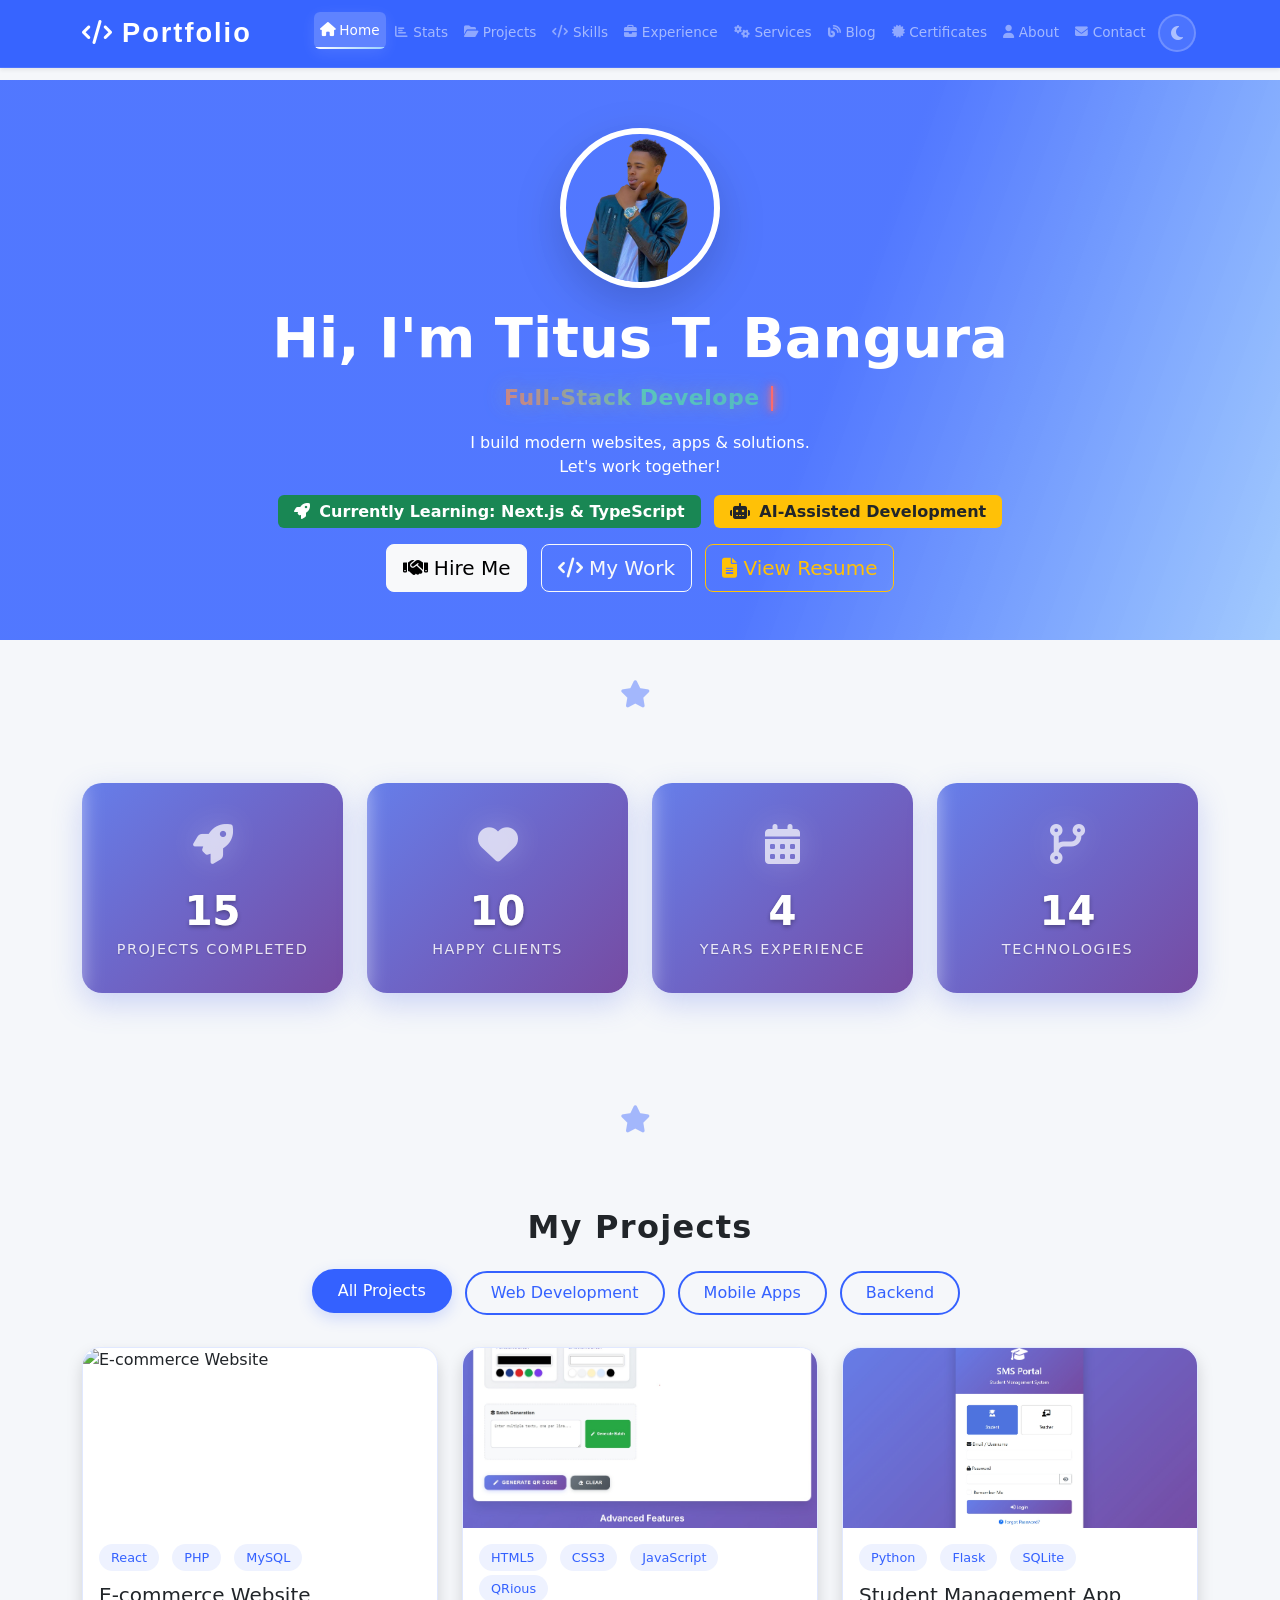
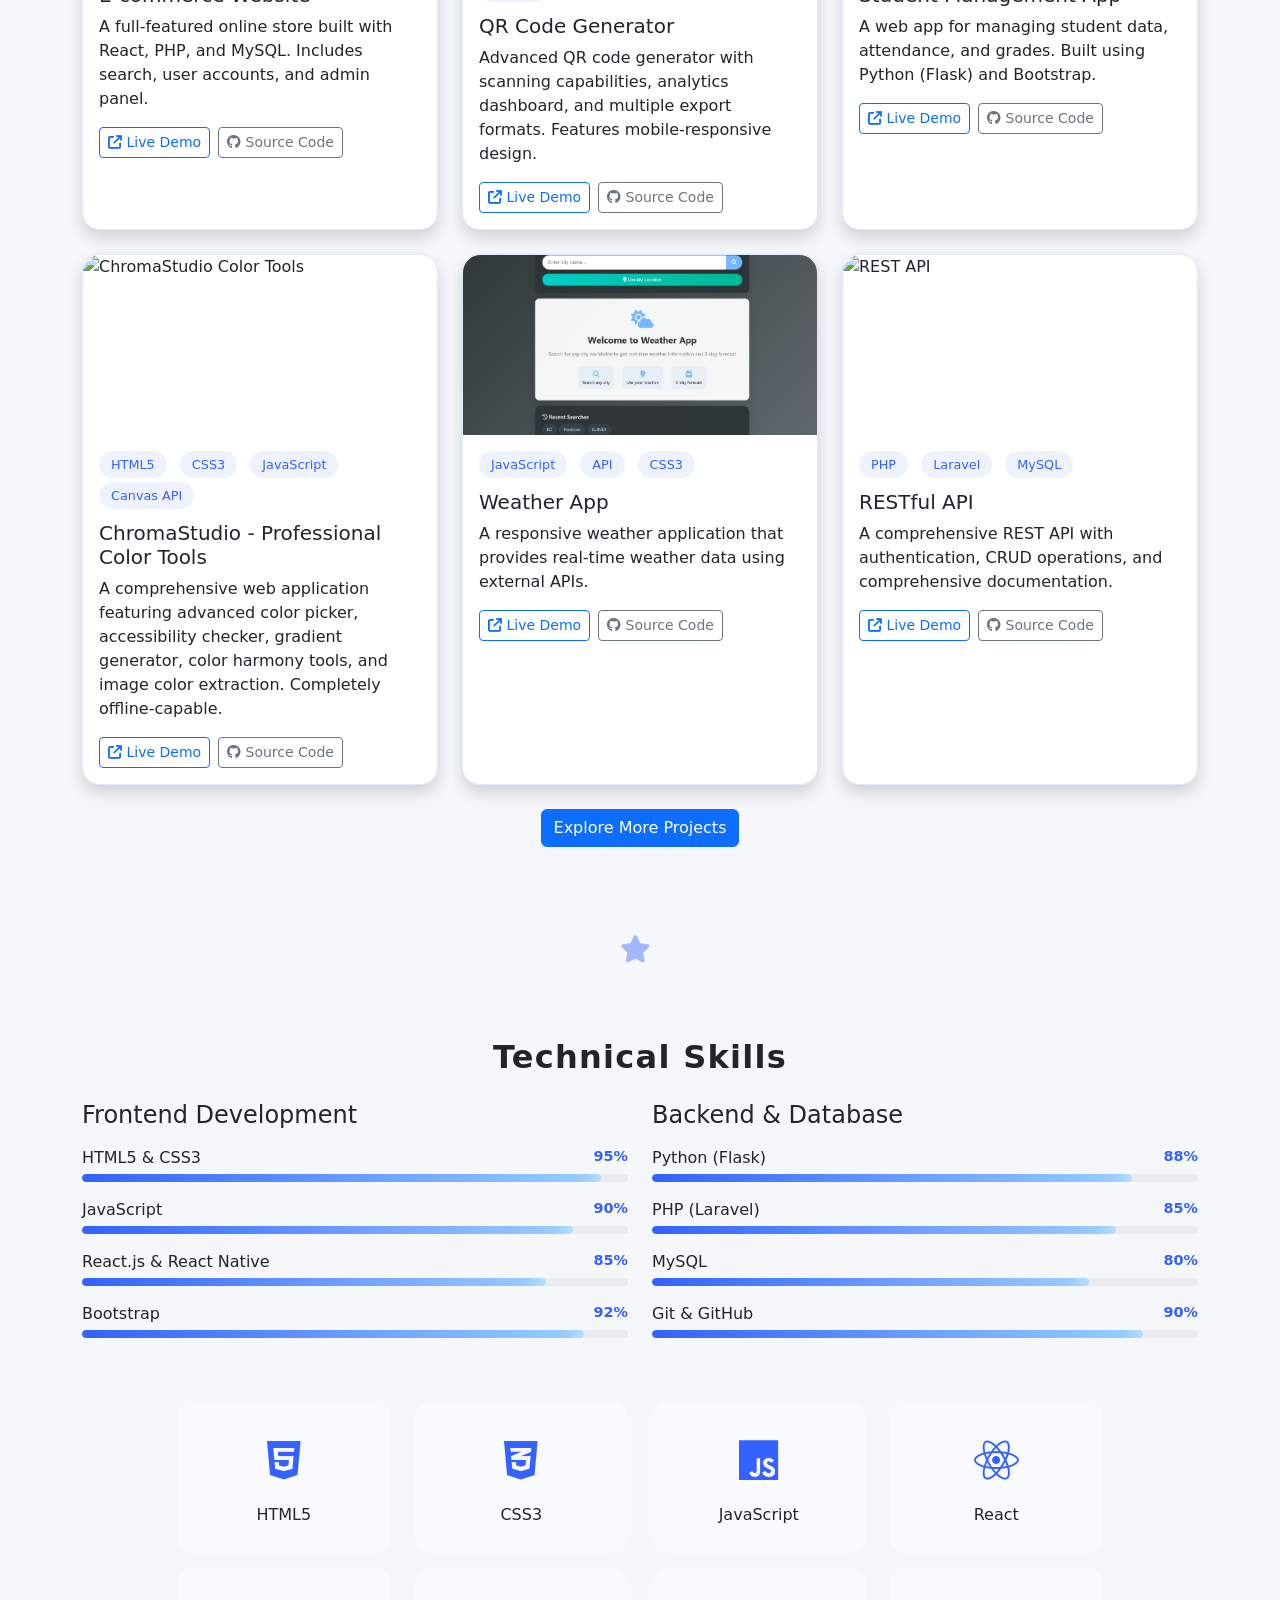
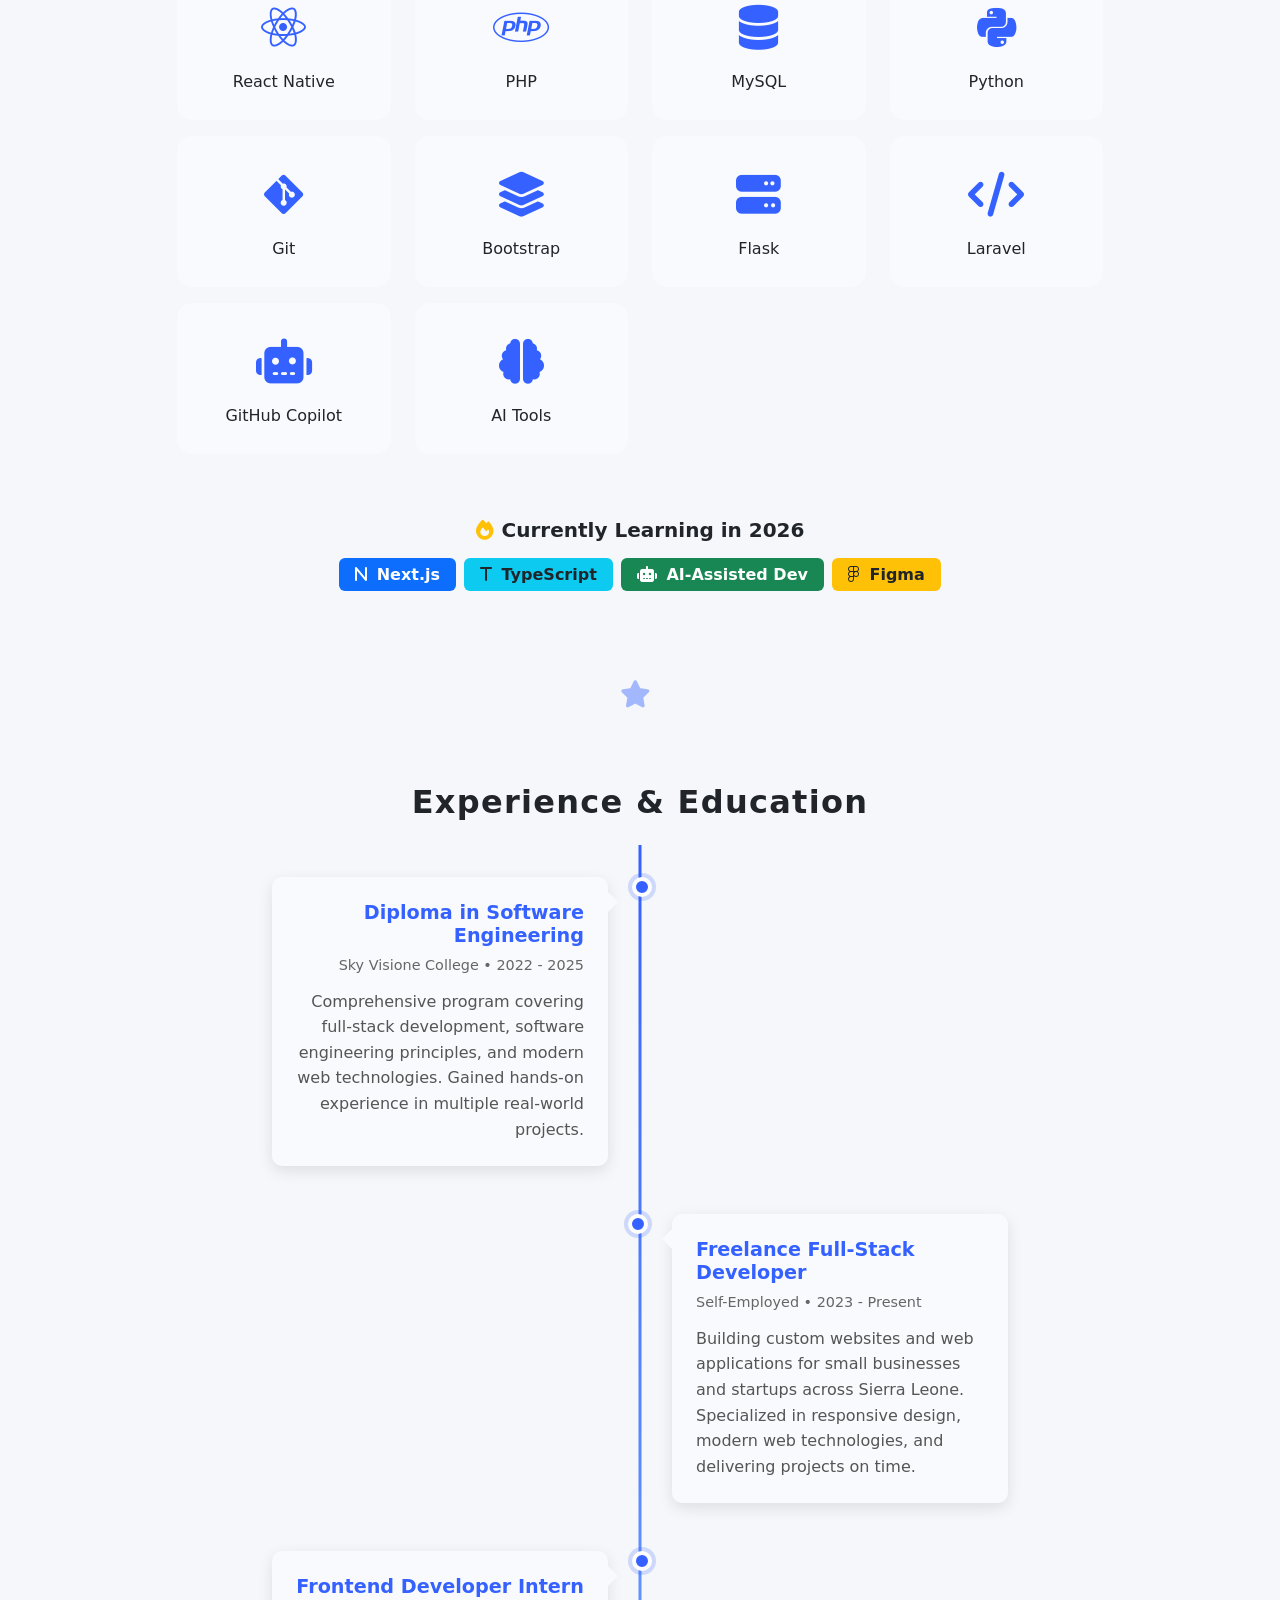
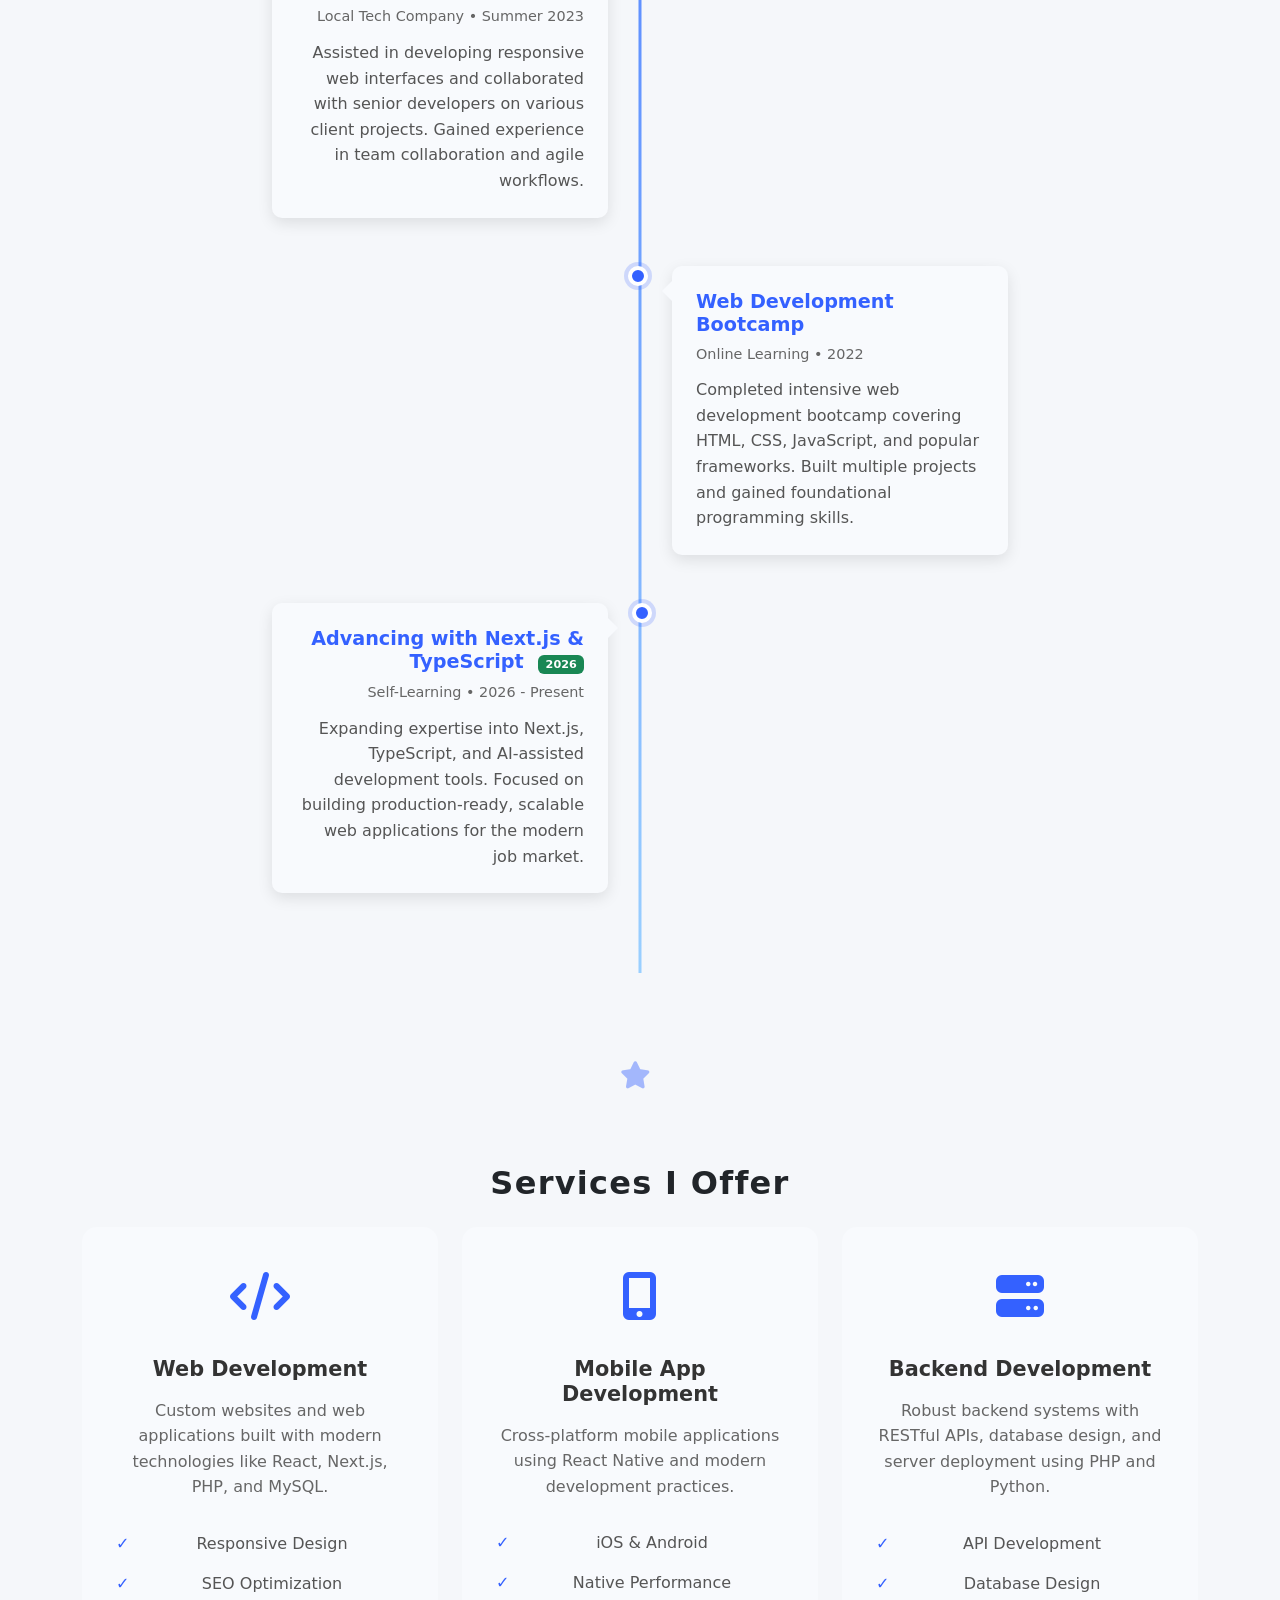
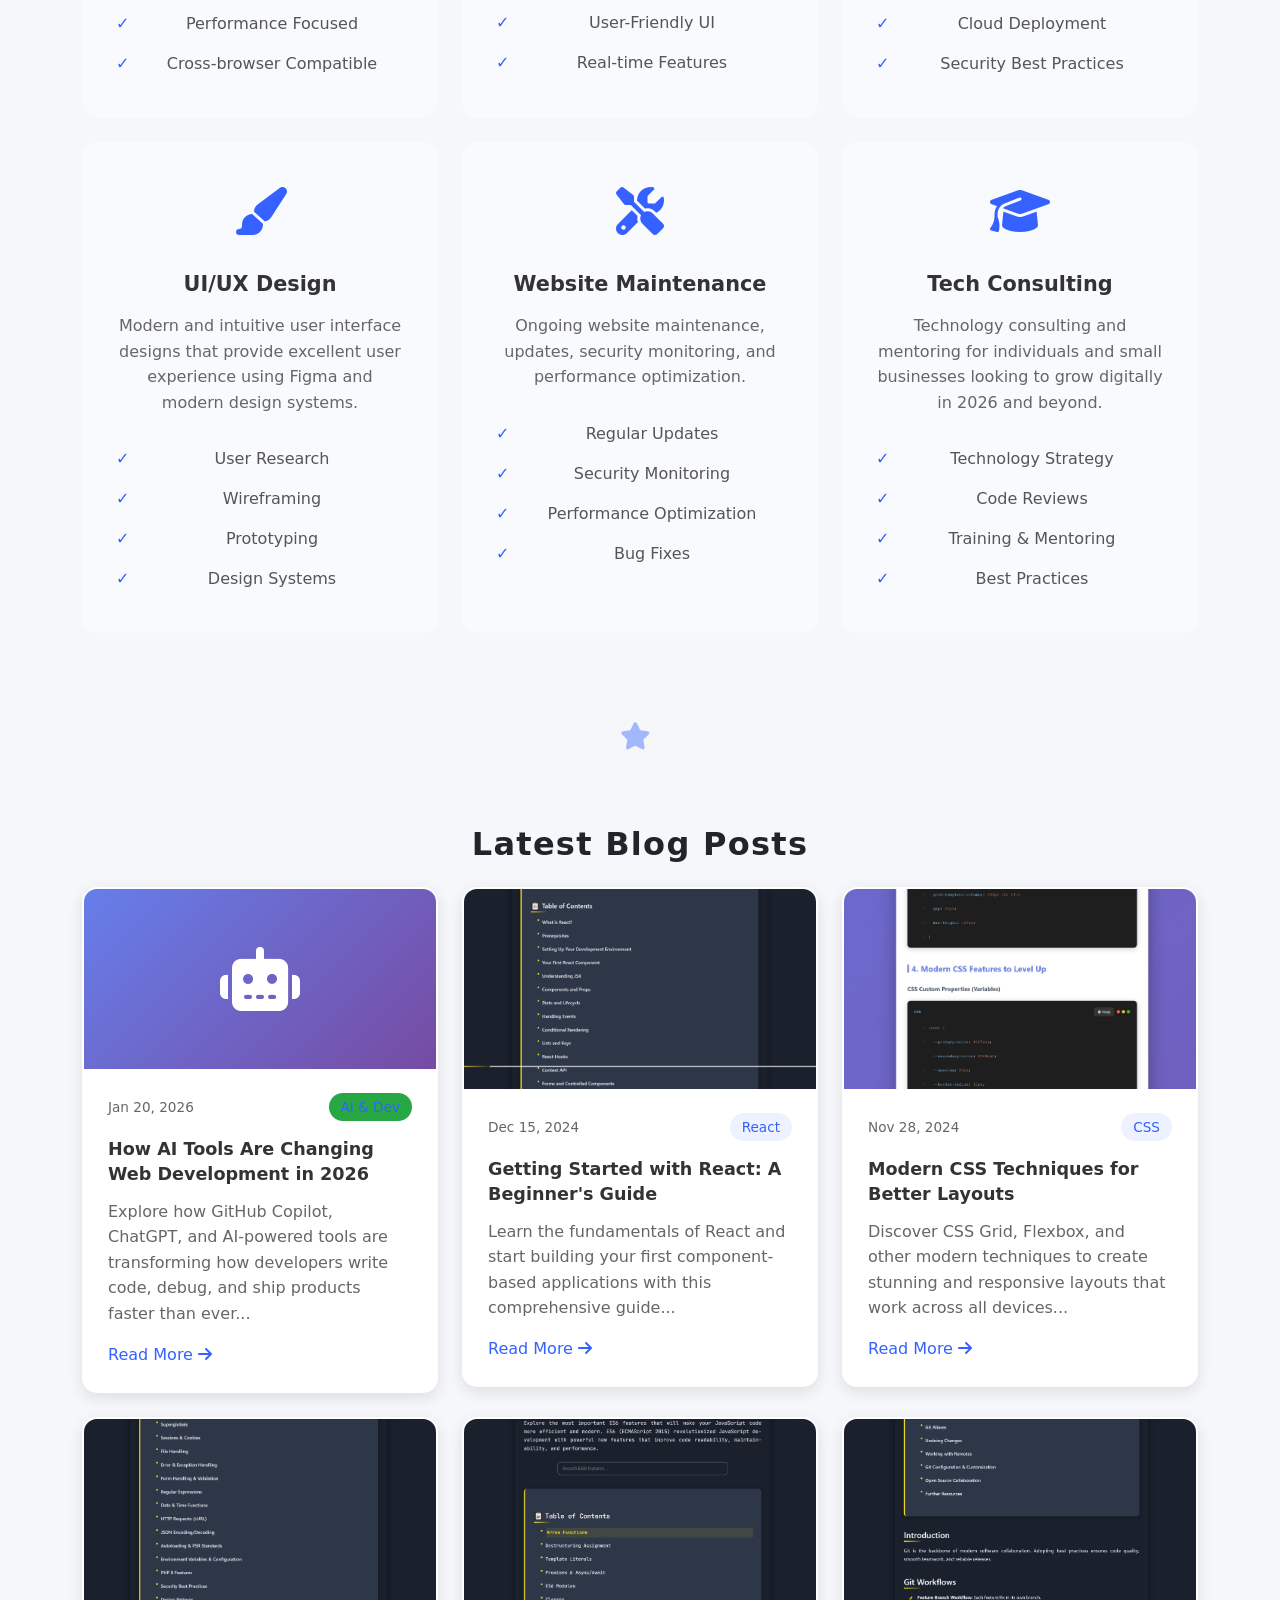
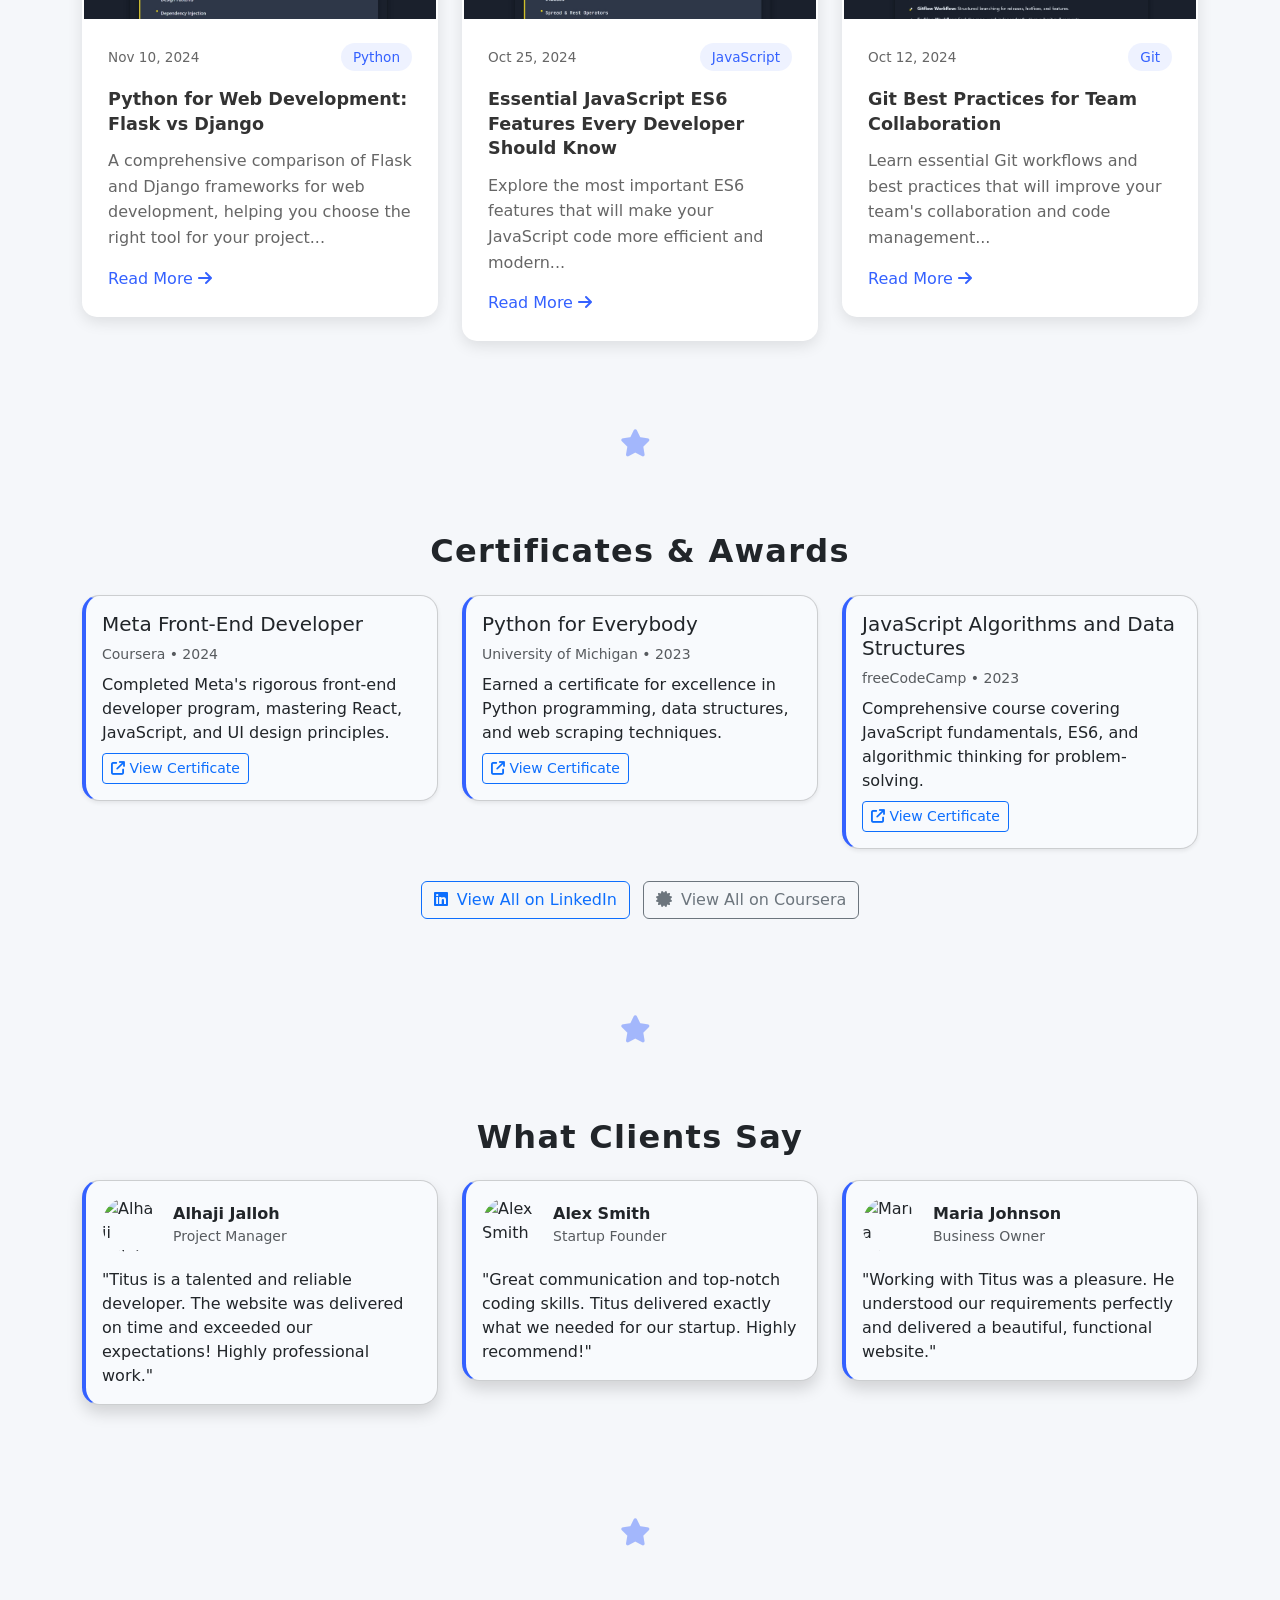
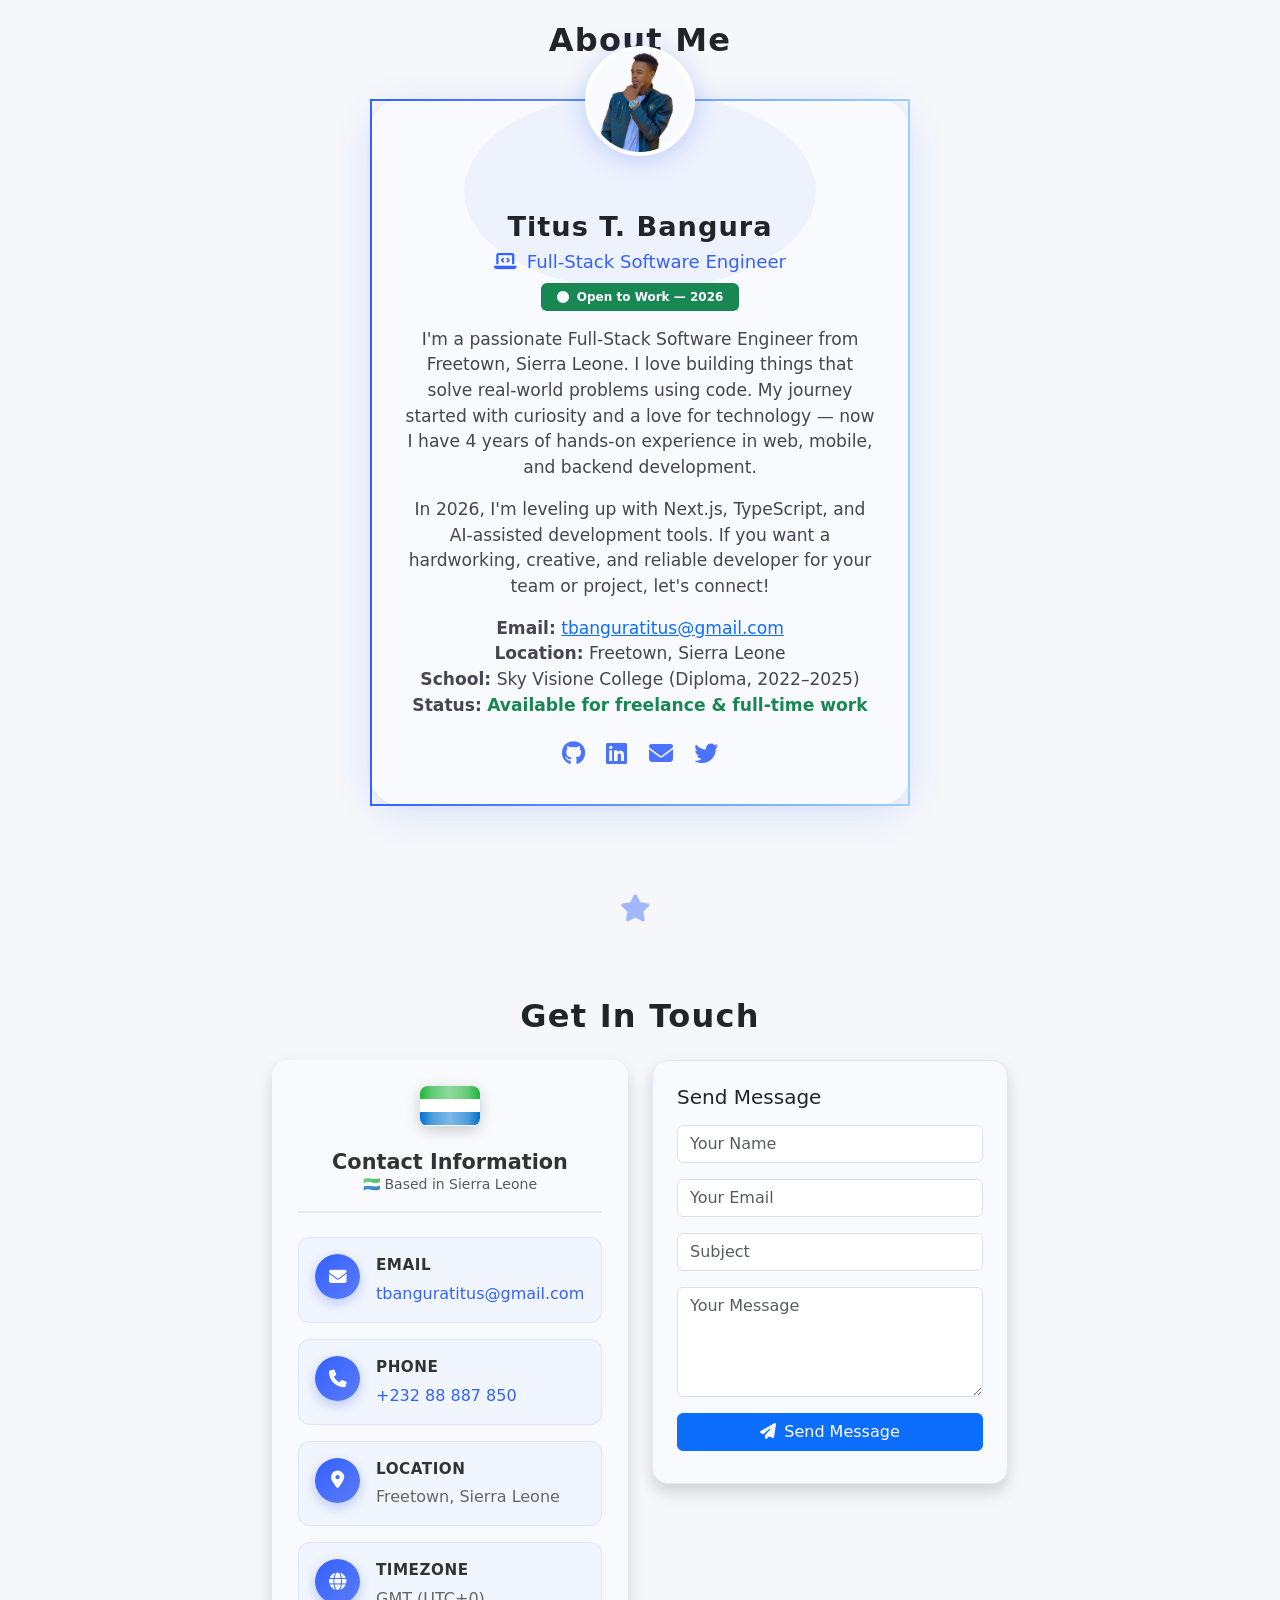
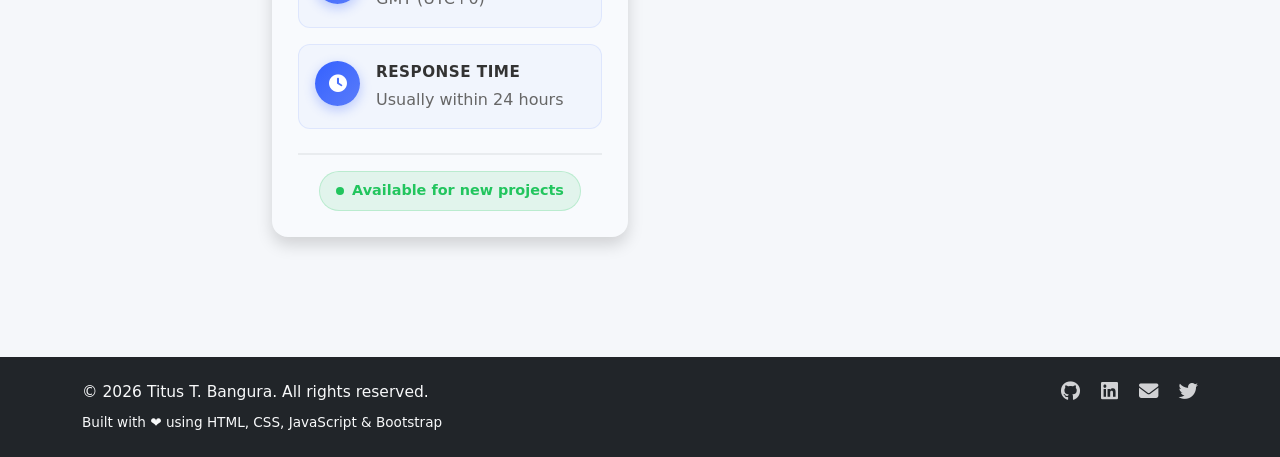
==== commit 56d17c2f: "Updated index.html to change the link on line 451 from # to ai-tools-2026.html." ====
--- a/index.html
+++ b/index.html
@@ -6,7 +6,7 @@
   <meta name="viewport" content="width=device-width, initial-scale=1">
   <meta name="description" content="Portfolio of Titus T. Bangura, Full-Stack Software Engineer from Sierra Leone. Available for hire!">
   <meta property="og:title" content="Titus T. Bangura | Full-Stack Software Engineer">
-  <meta property="og:description" content="Portfolio of Titus T. Bangura — Full-Stack Developer from Sierra Leone. React, Python, PHP & more.">
+  <meta property="og:description" content="Portfolio of Titus T. Bangura — Full-Stack Developer from Sierra Leone. React, Python, PHP &amp; more.">
   <meta property="og:image" content="https://titustbangura.github.io/WhatsApp_Image_2025-05-22_at_09.29.08_70576e04-removebg-preview.png">
   <meta property="og:url" content="https://titustbangura.github.io">
   <meta property="og:type" content="website">
@@ -448,7 +448,7 @@
             <div class="blog-meta"><span class="blog-date">Jan 20, 2026</span><span class="blog-category" style="background:#28a745;">AI &amp; Dev</span></div>
             <h5 class="blog-title">How AI Tools Are Changing Web Development in 2026</h5>
             <p class="blog-excerpt">Explore how GitHub Copilot, ChatGPT, and AI-powered tools are transforming how developers write code, debug, and ship products faster than ever...</p>
-            <a href="#" class="blog-link">Read More <i class="fa-solid fa-arrow-right"></i></a>
+            <a href="ai-tools-2026.html" class="blog-link">Read More <i class="fa-solid fa-arrow-right"></i></a>
           </div>
         </article>
       </div>
@@ -807,7 +807,7 @@
       dot.style.left = e.clientX + 'px'; dot.style.top = e.clientY + 'px';
     });
 
-   const sections = document.querySelectorAll('section[id]');
+    const sections = document.querySelectorAll('section[id]');
     window.addEventListener('scroll', () => {
       let current = '';
       sections.forEach(section => {
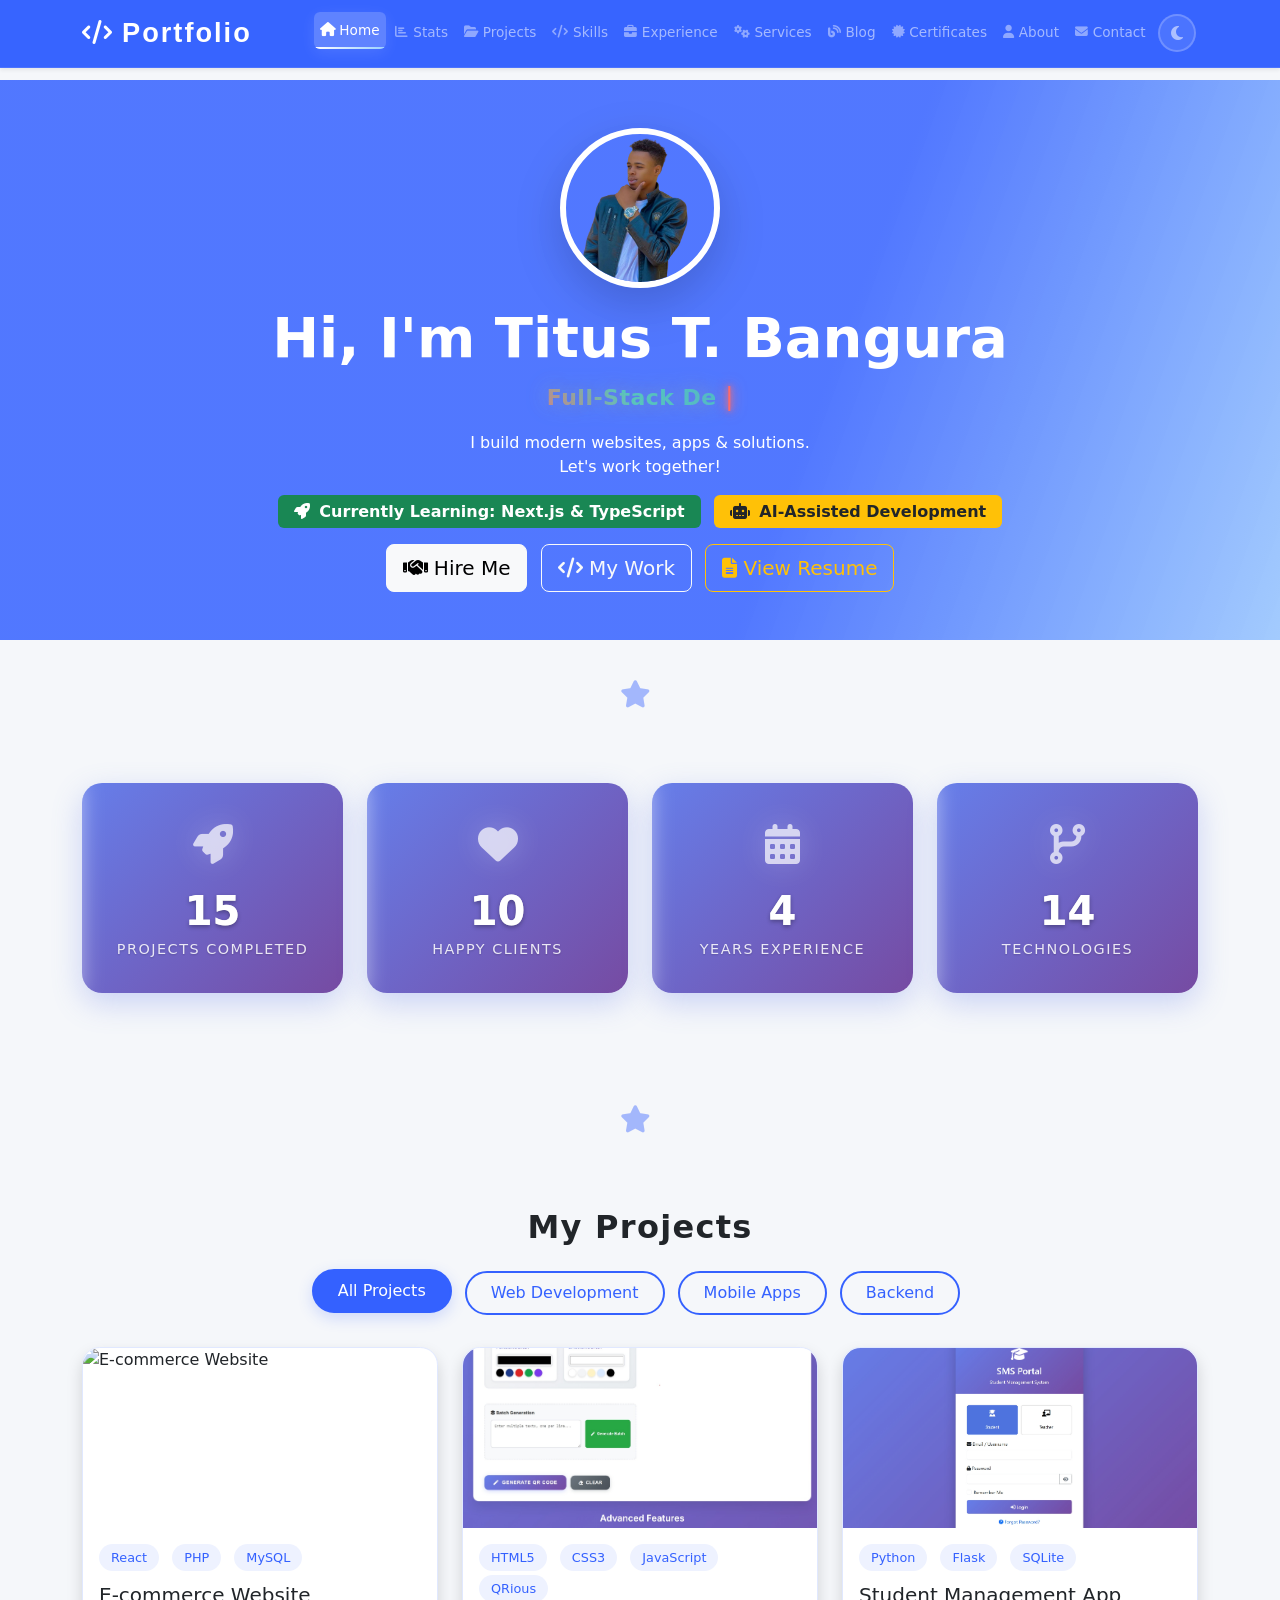
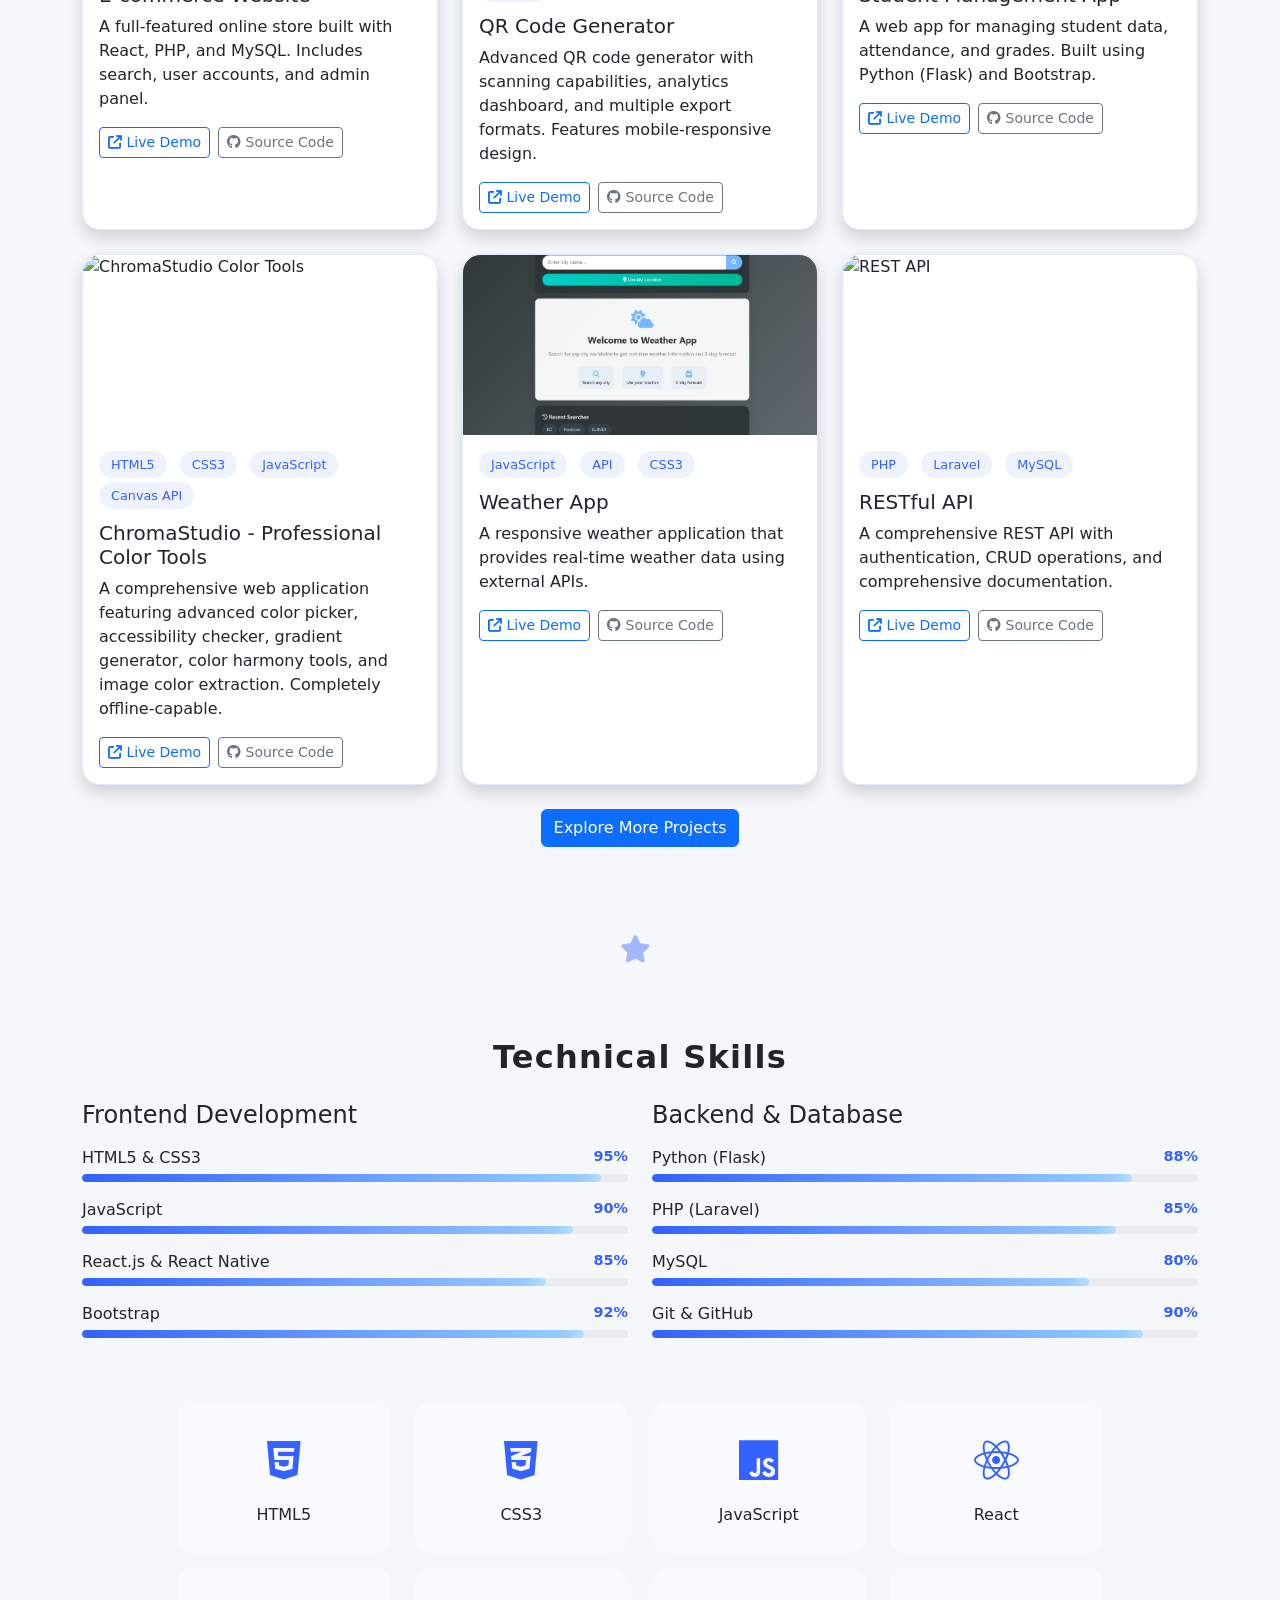
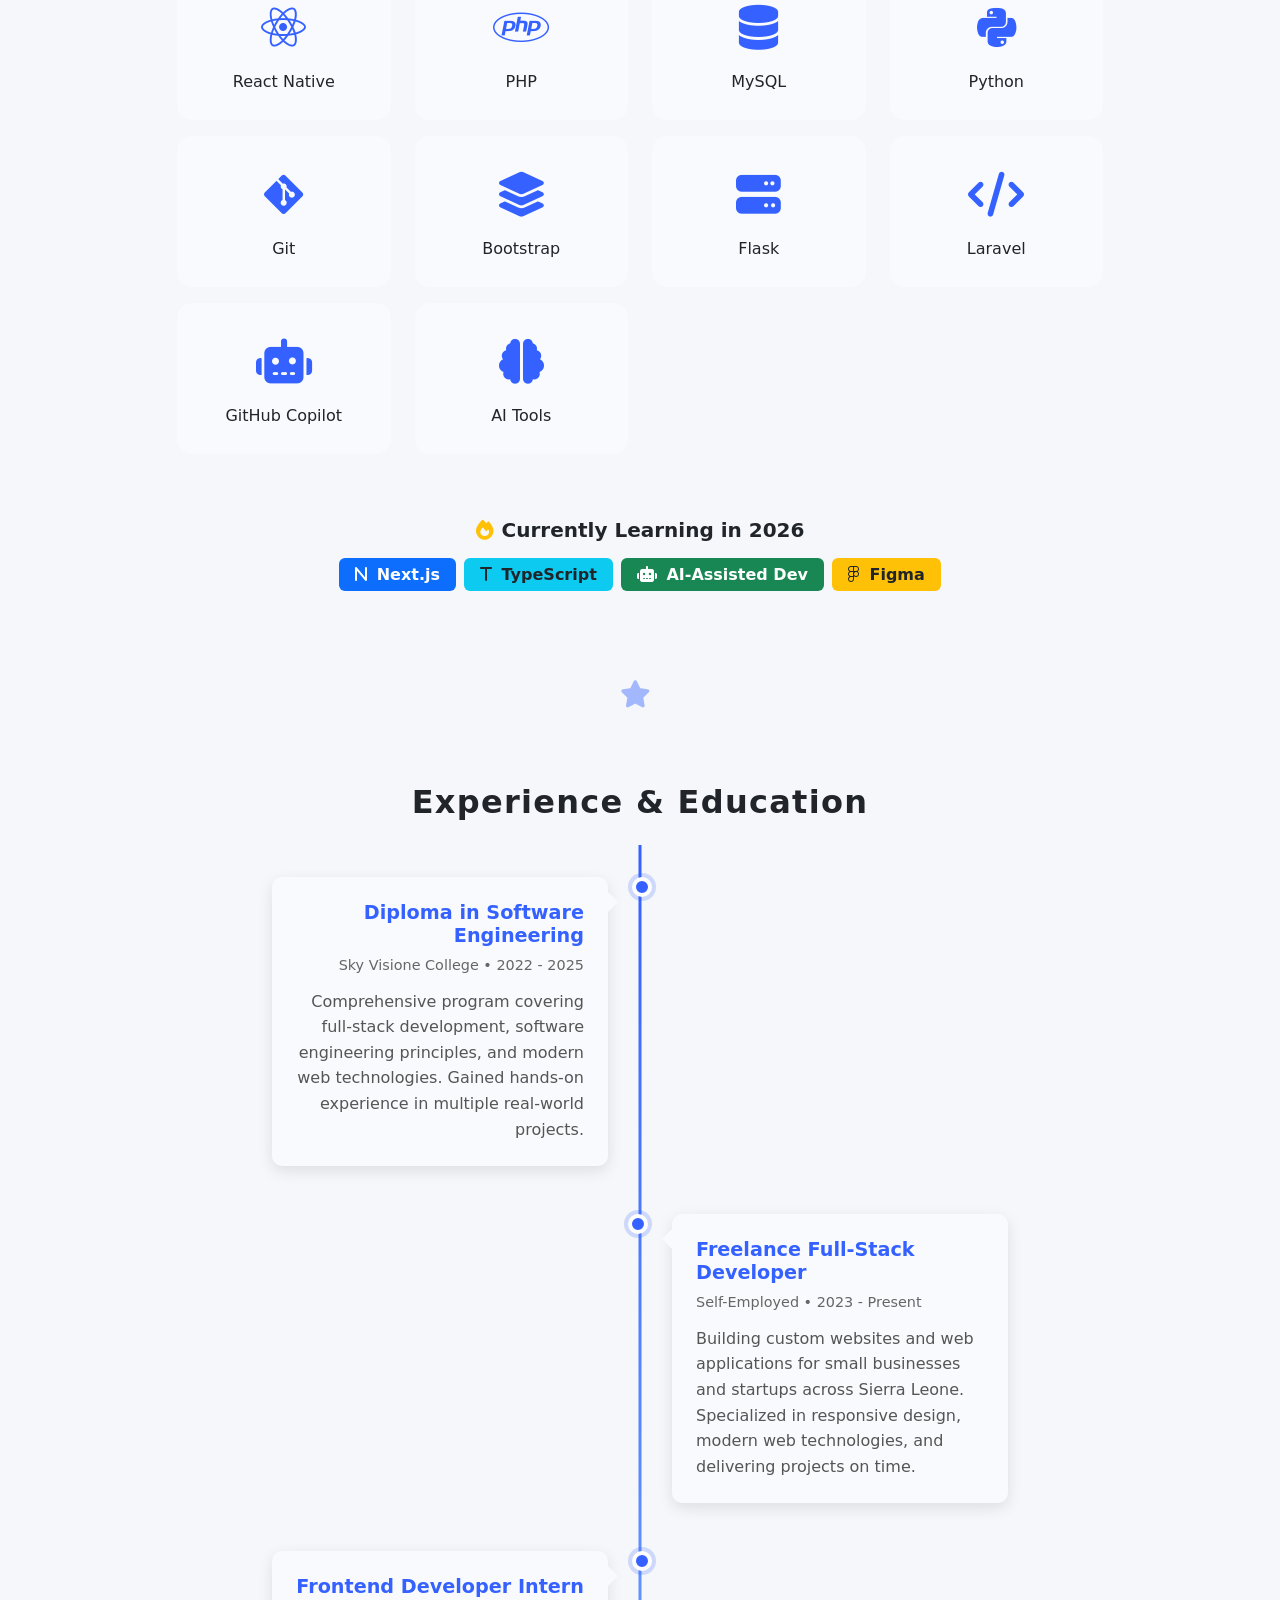
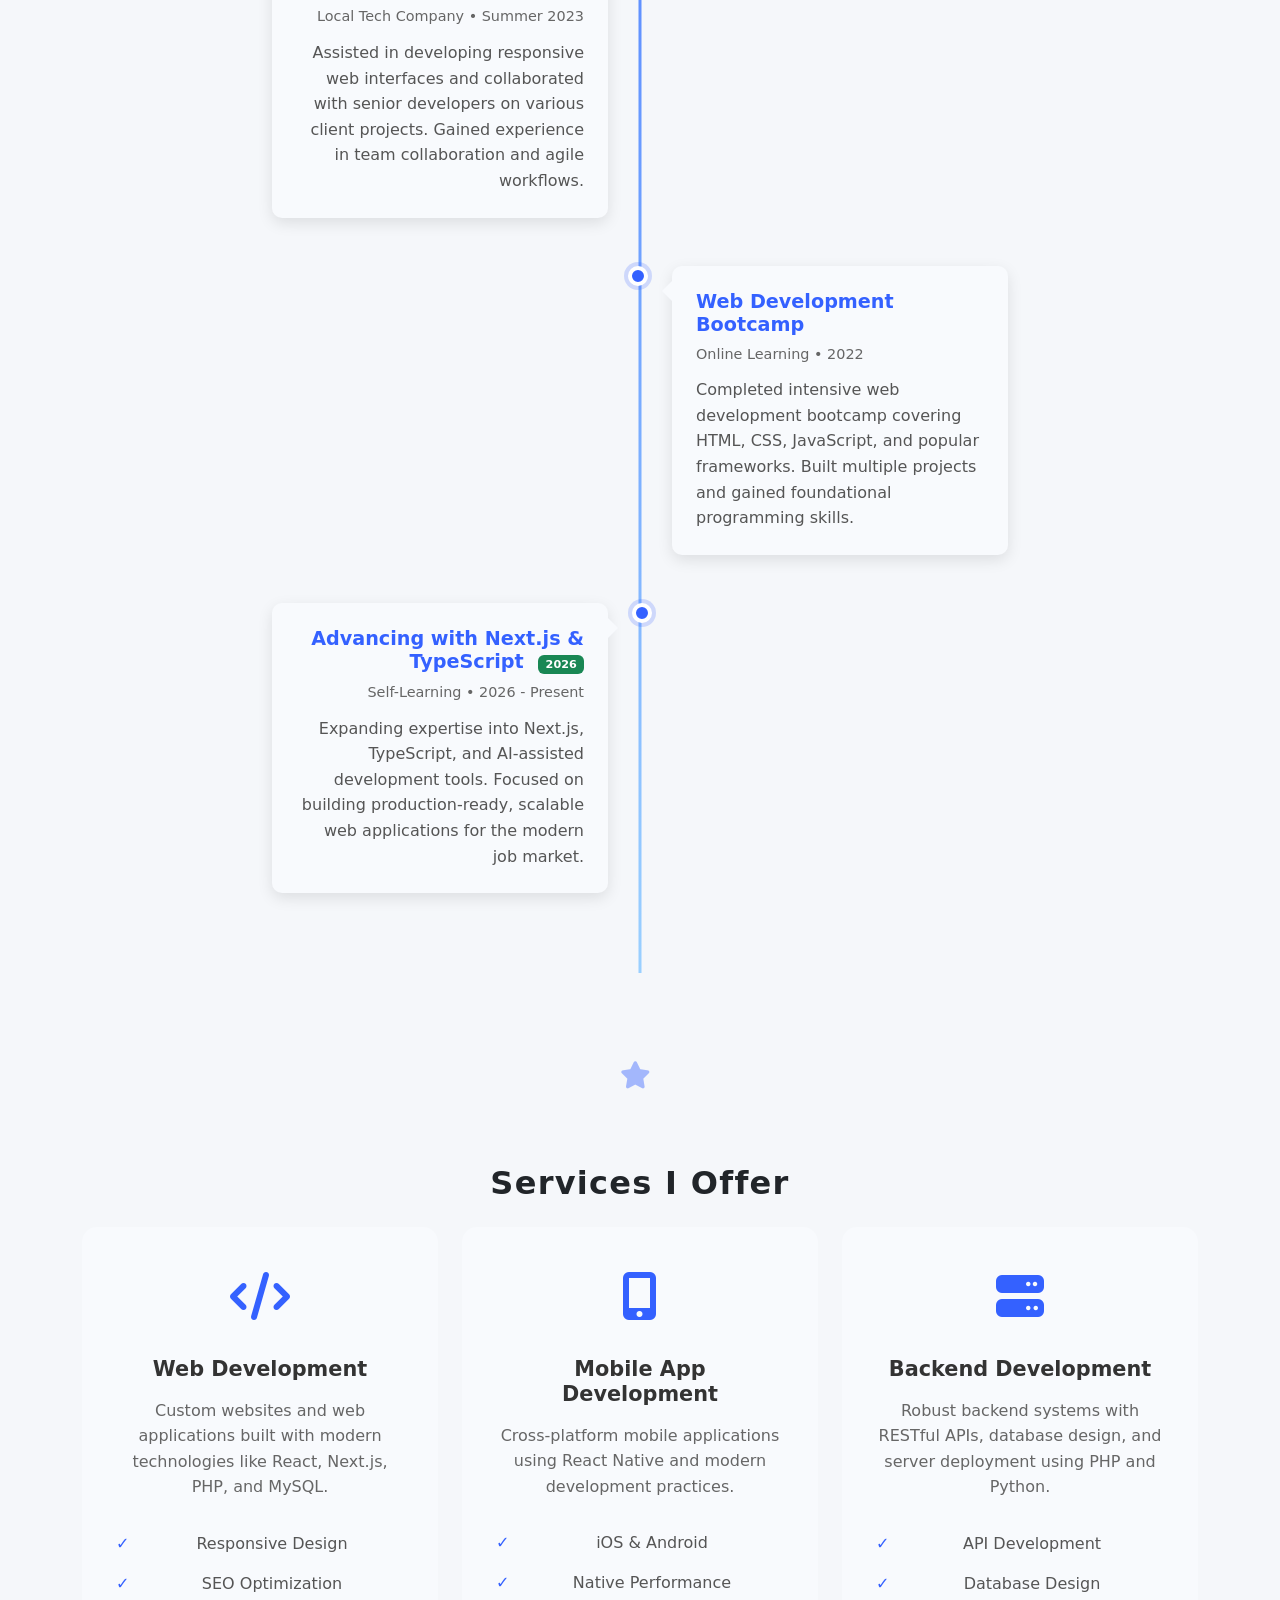
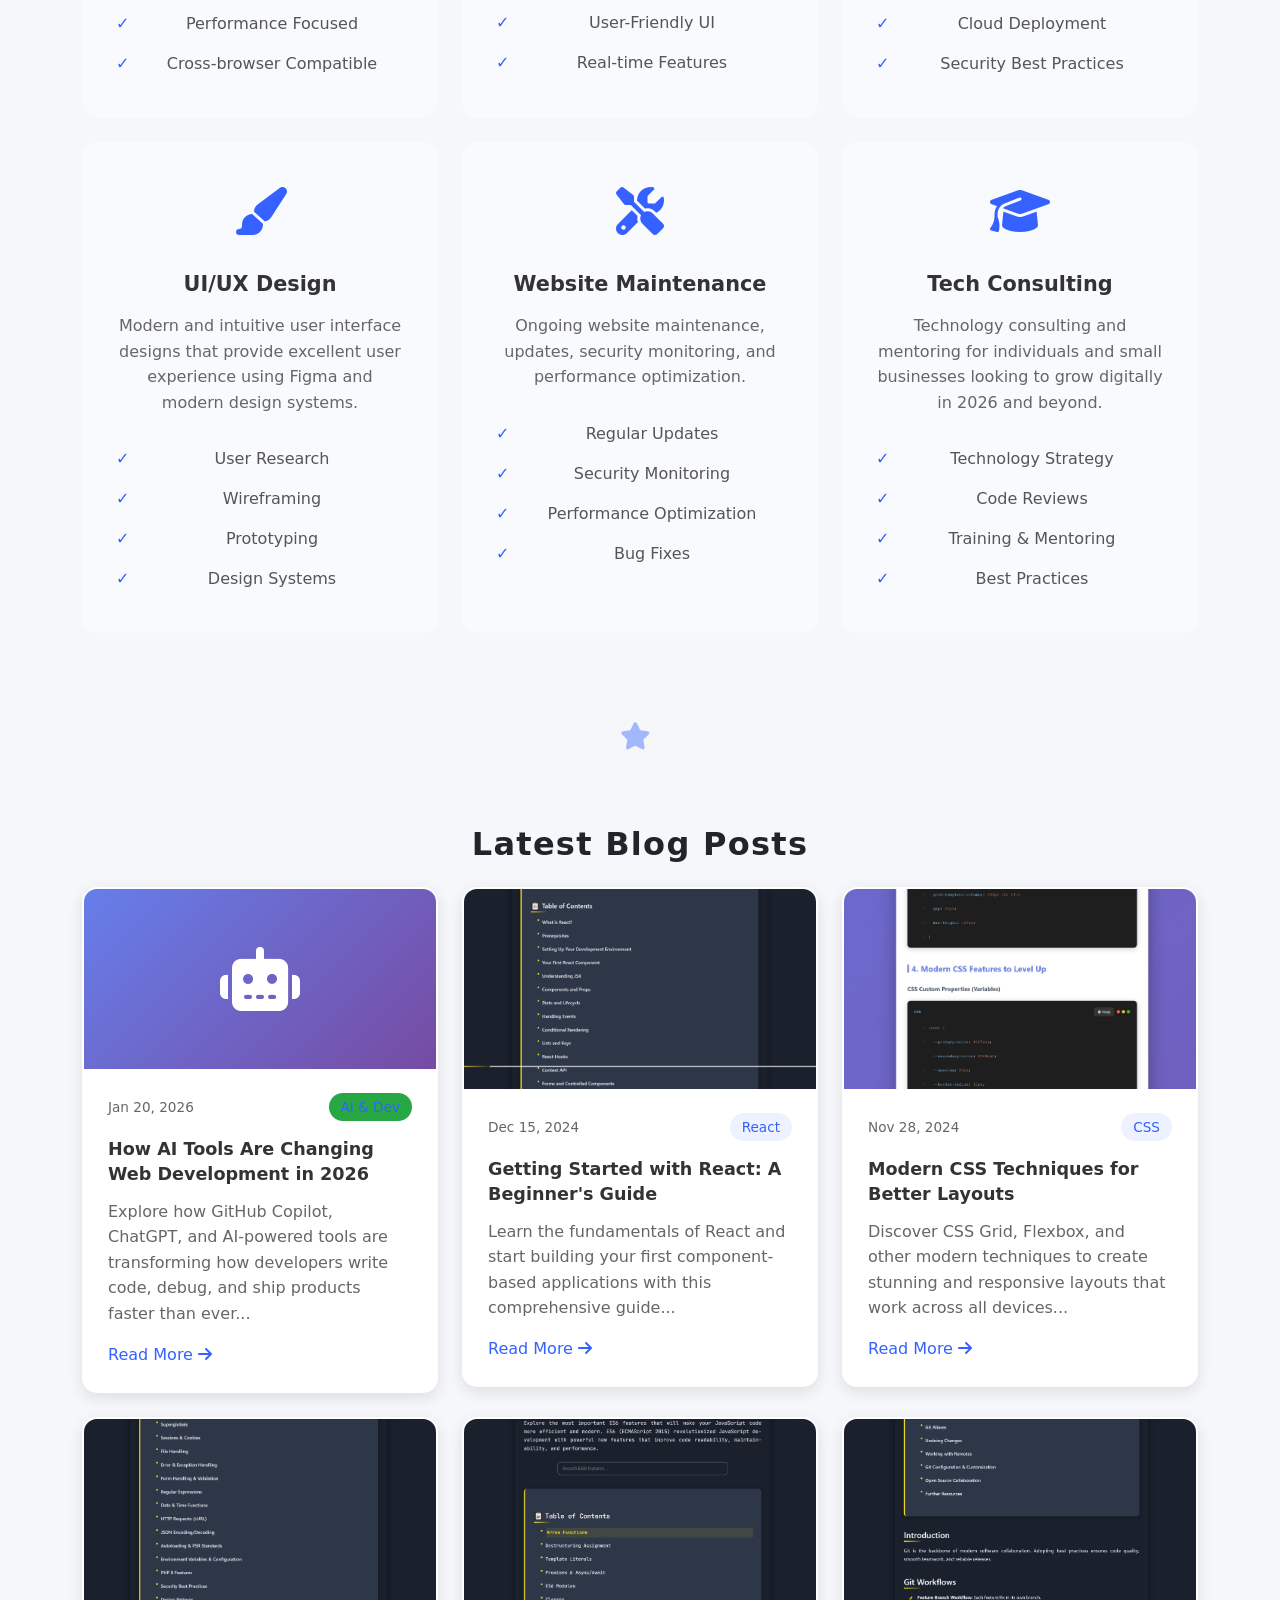
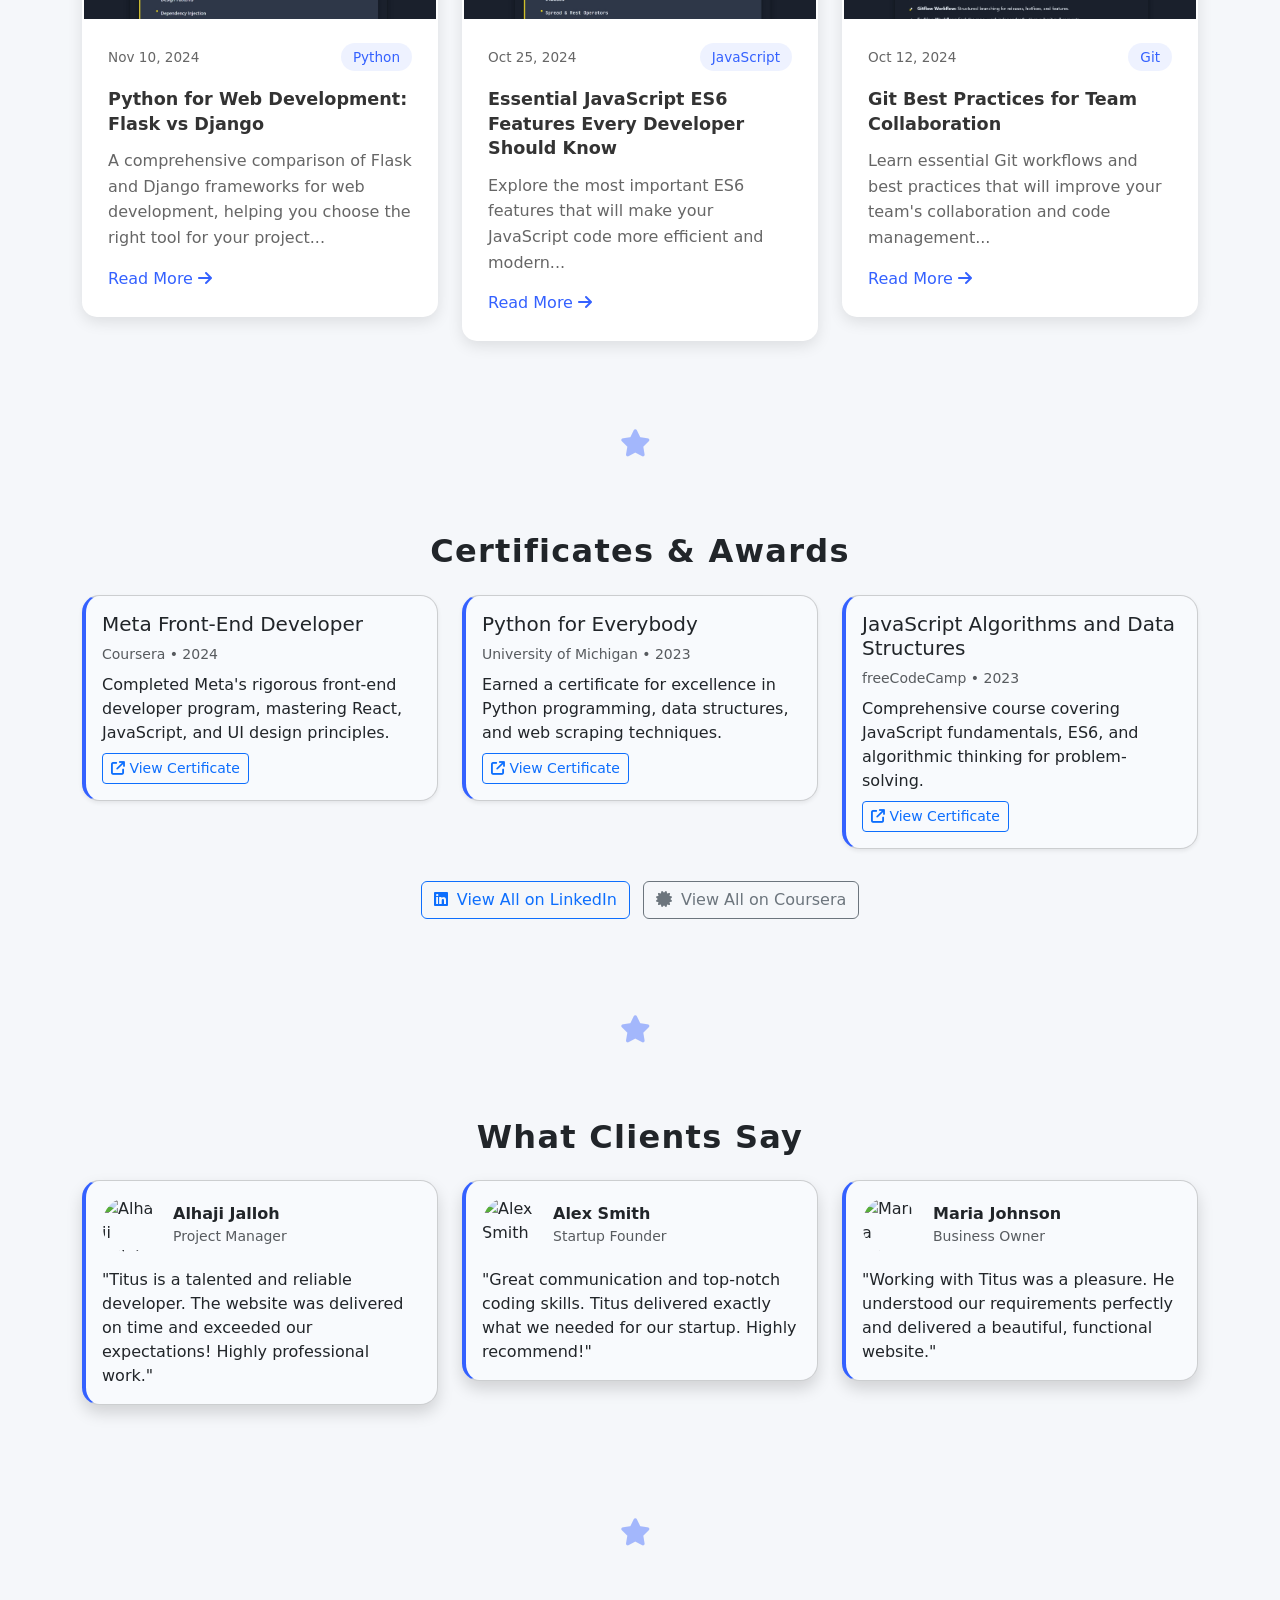
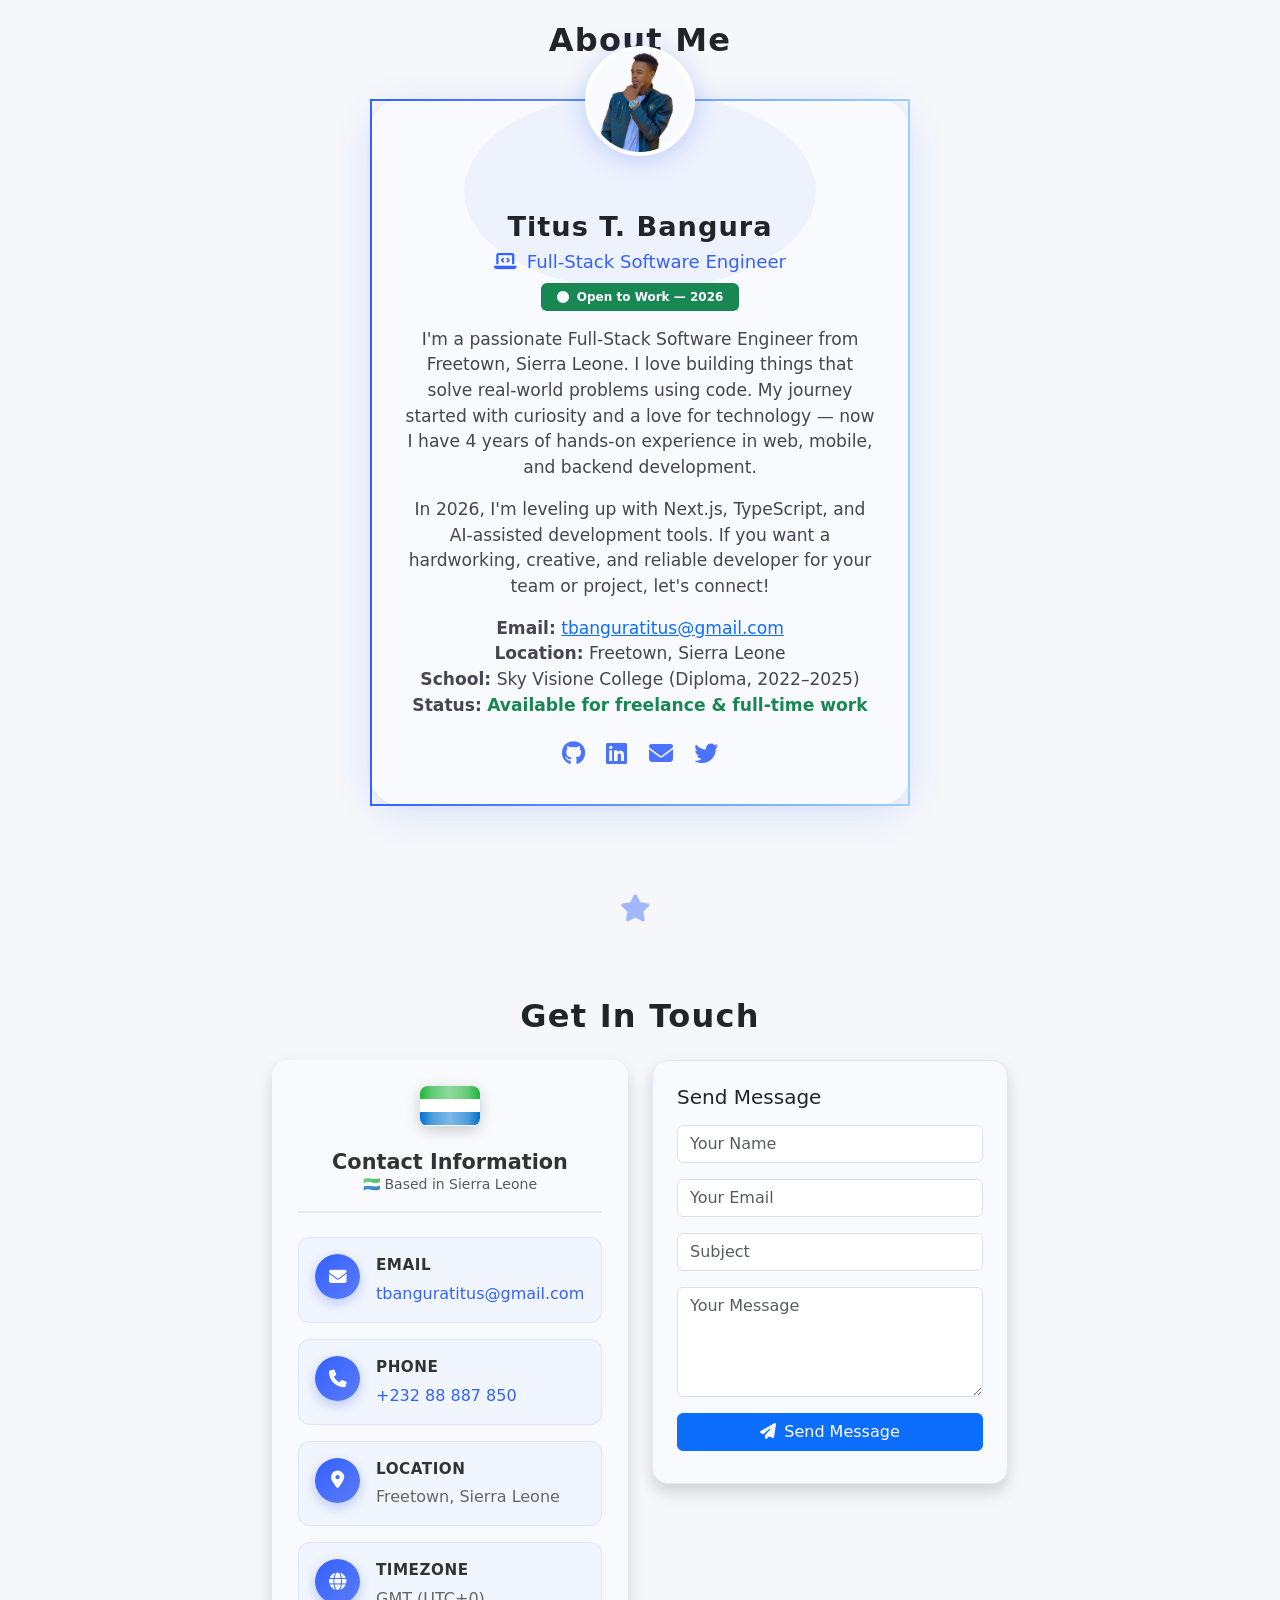
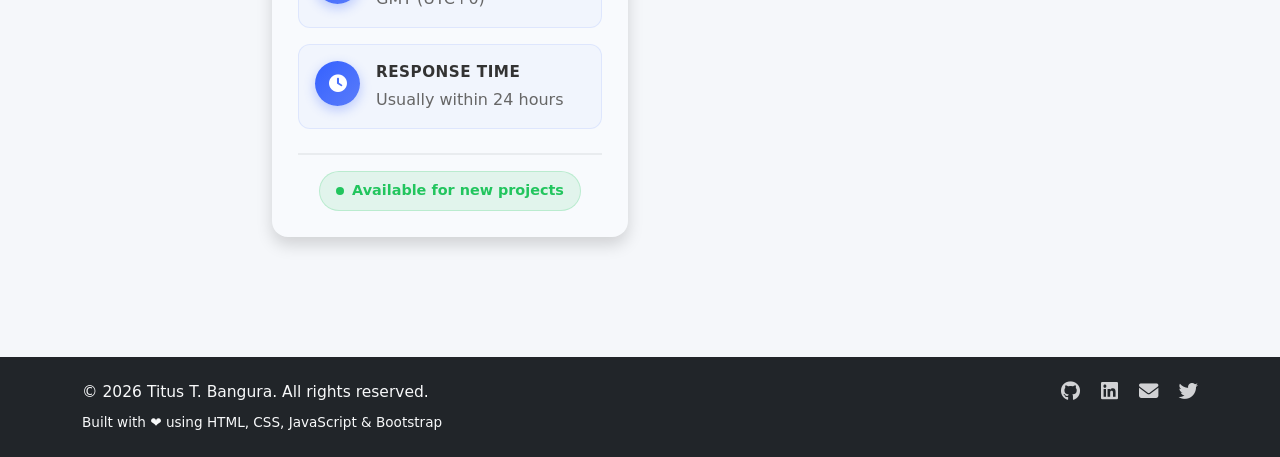
==== commit 8880d56a: "Update certificate link in index.html" ====
--- a/index.html
+++ b/index.html
@@ -531,7 +531,7 @@
             <h5 class="card-title">Python for Everybody</h5>
             <div class="text-muted small mb-2">University of Michigan &bull; 2023</div>
             <p class="mb-2">Earned a certificate for excellence in Python programming, data structures, and web scraping techniques.</p>
-            <a href="#" class="btn btn-outline-primary btn-sm" target="_blank"><i class="fa-solid fa-arrow-up-right-from-square"></i> View Certificate</a>
+            <a href="https://coursera.org/share/bada9c13594c4f34f2e0f7a6f5e20539" class="btn btn-outline-primary btn-sm" target="_blank"><i class="fa-solid fa-arrow-up-right-from-square"></i> View Certificate</a>
           </div>
         </div>
       </div>
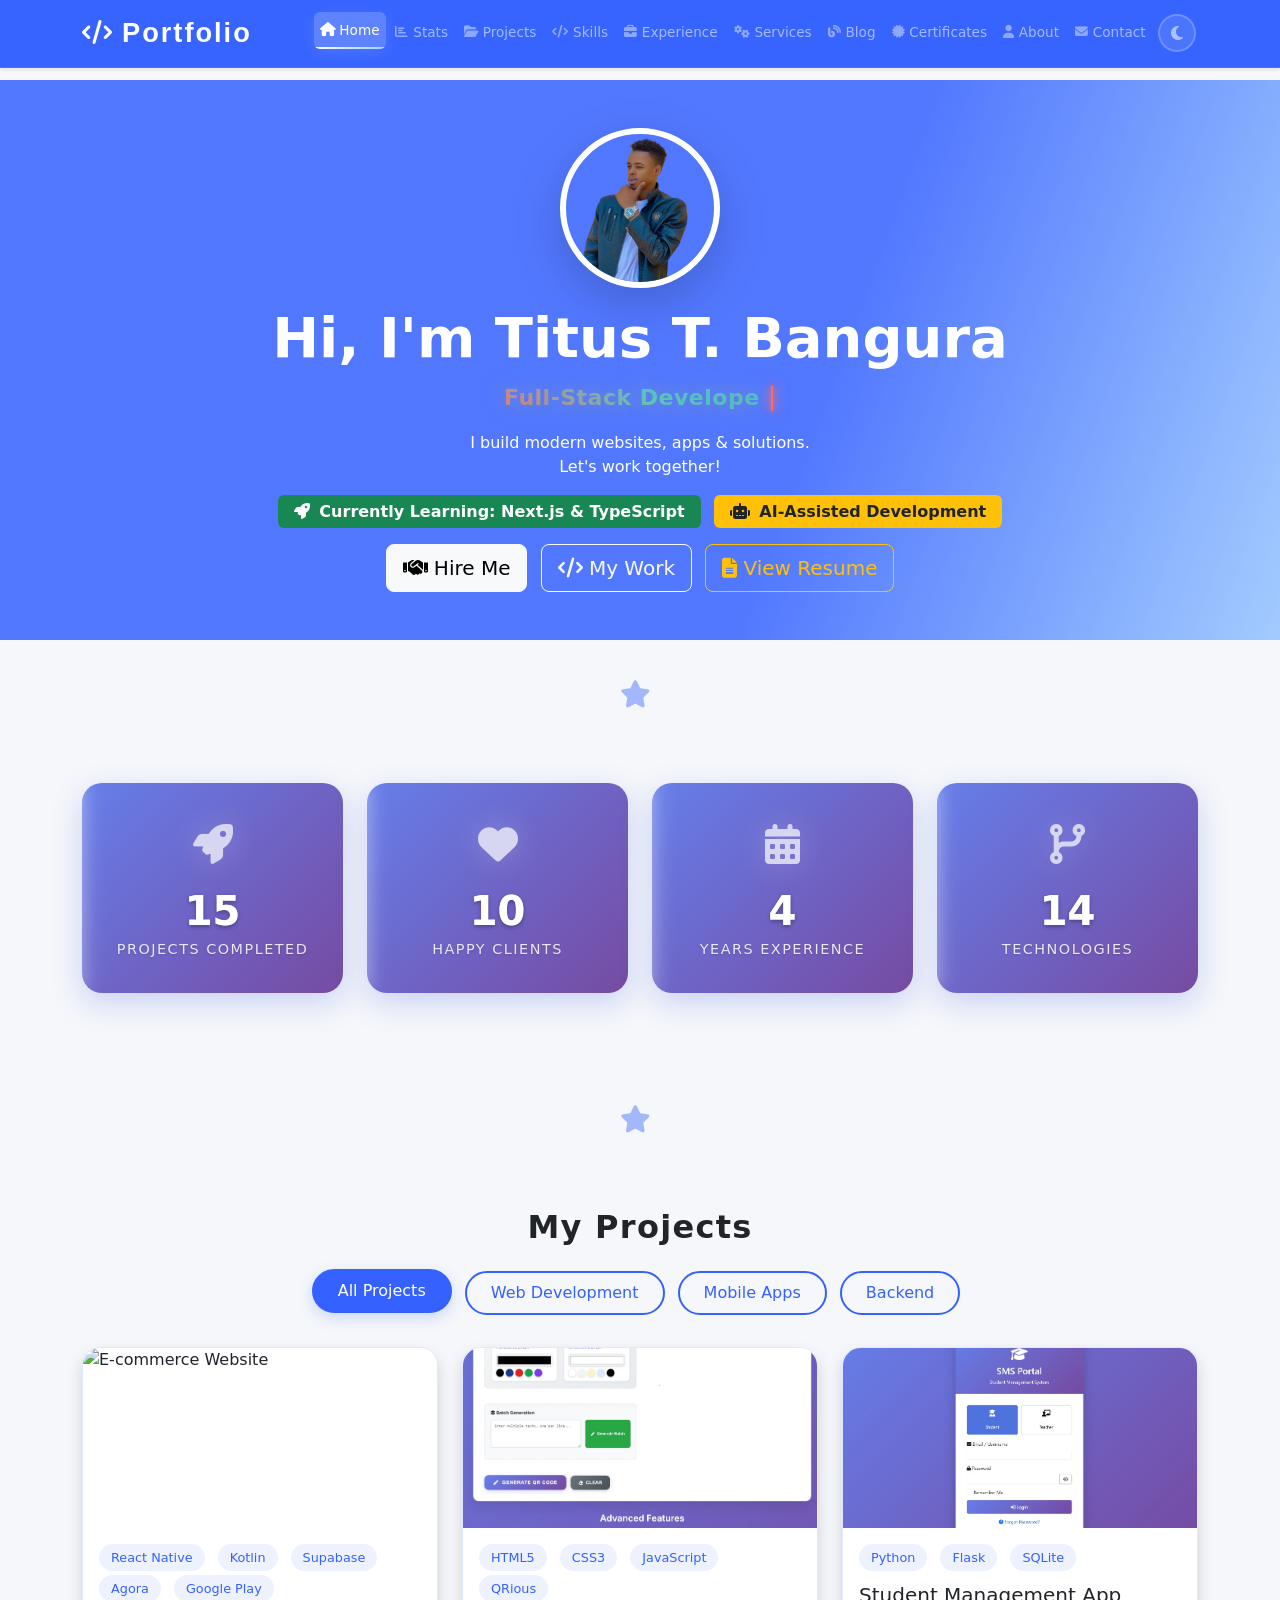
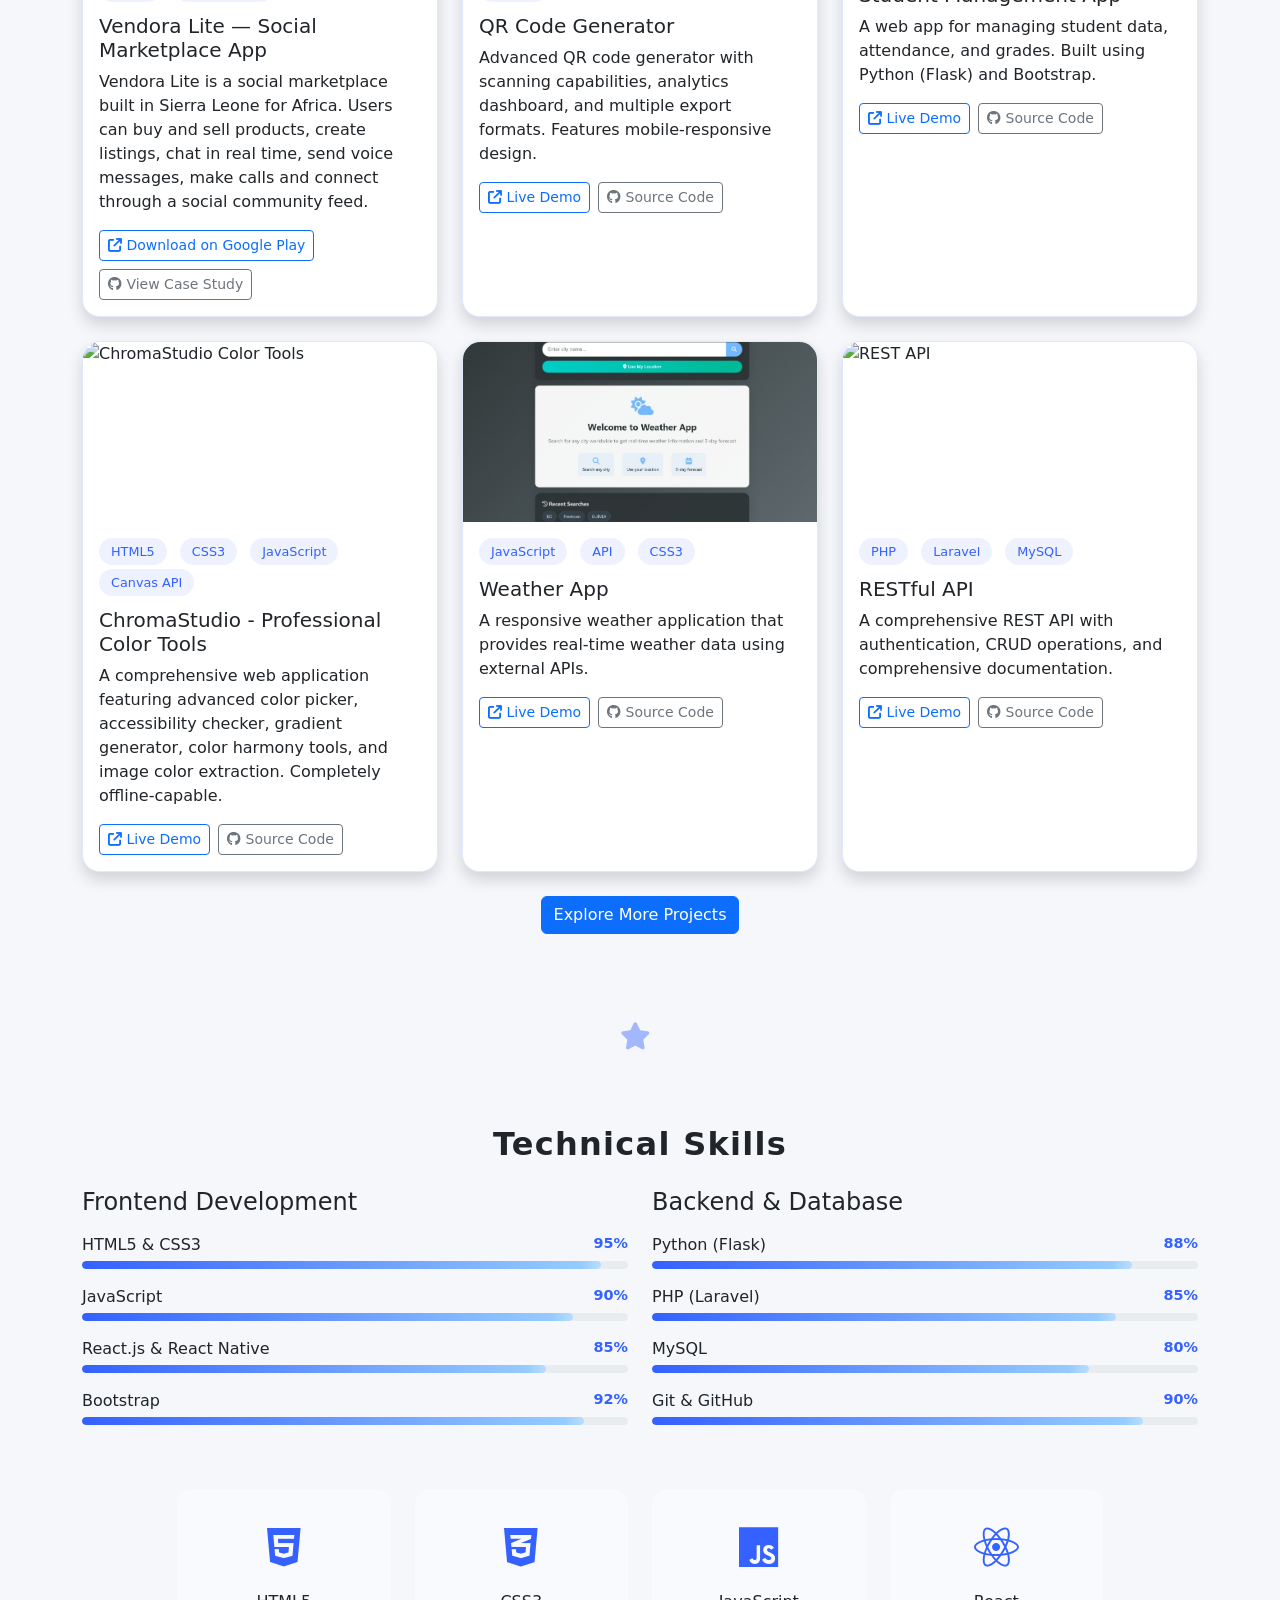
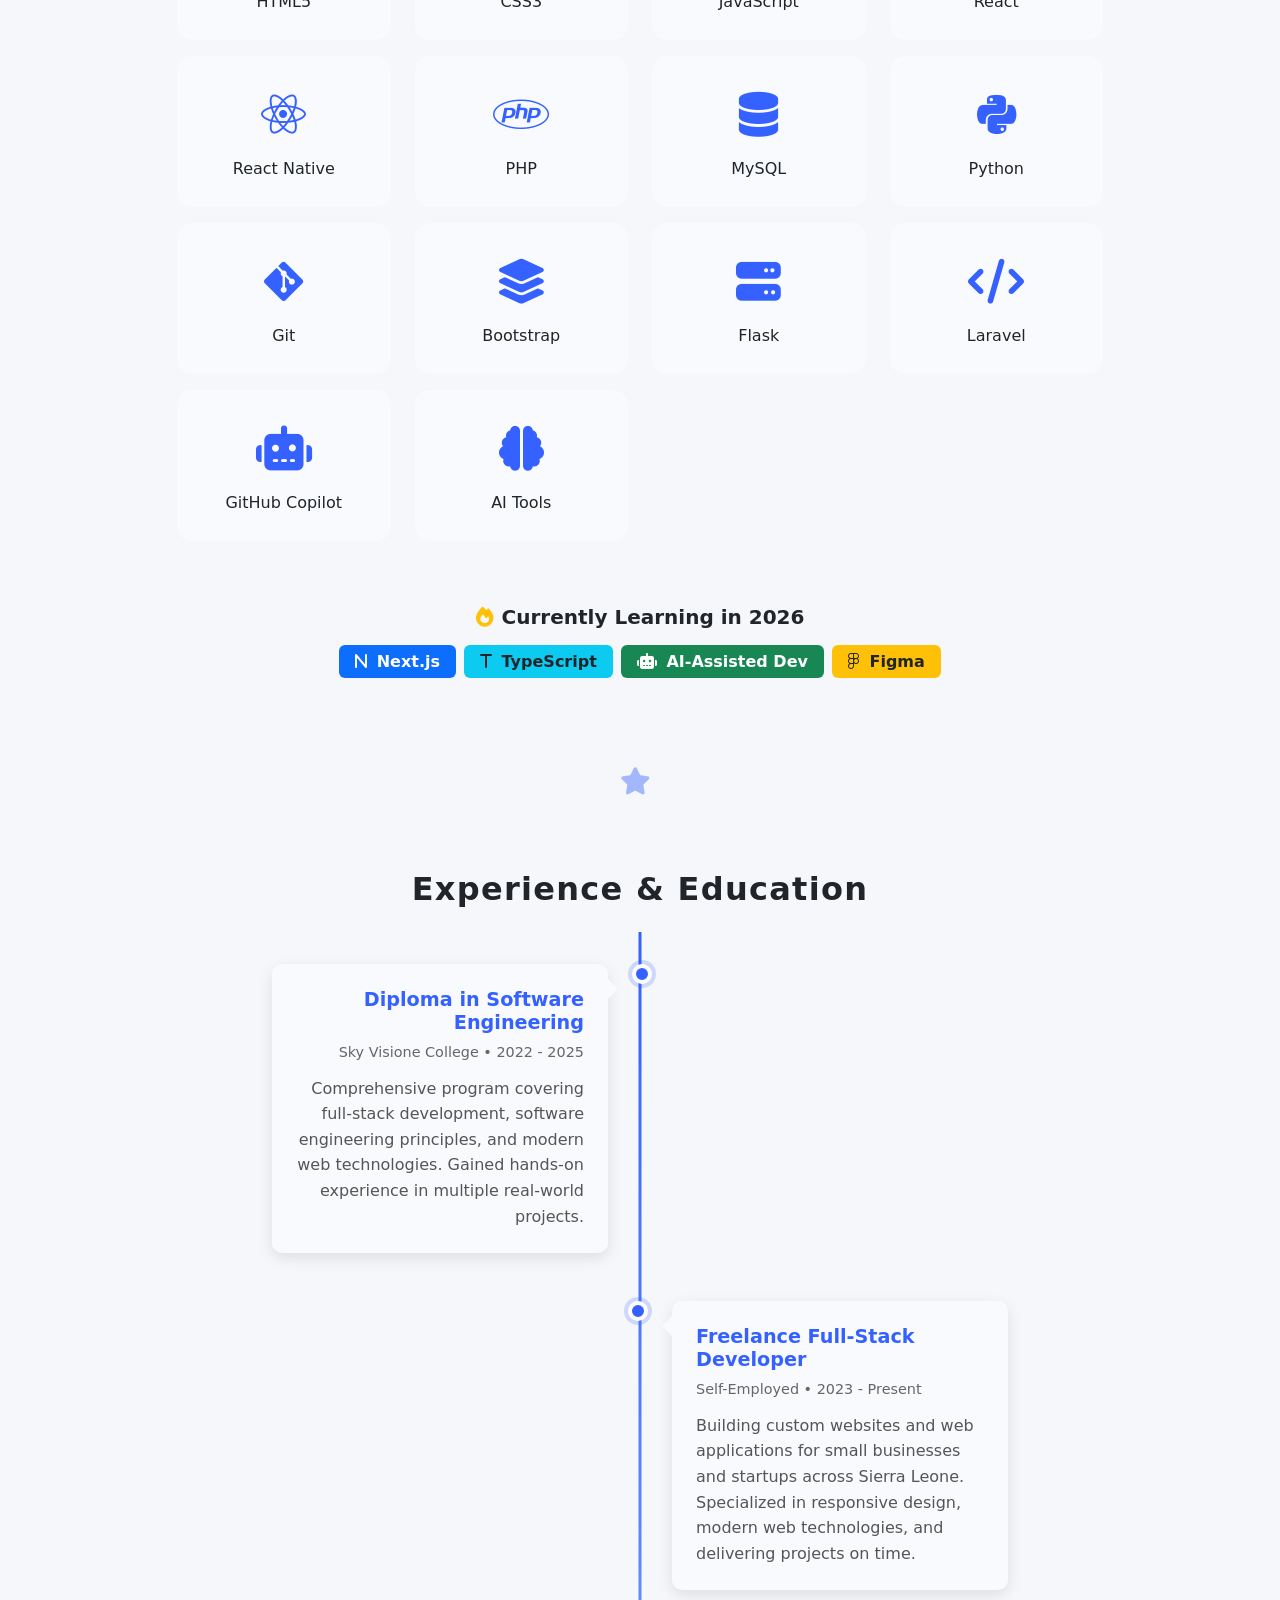
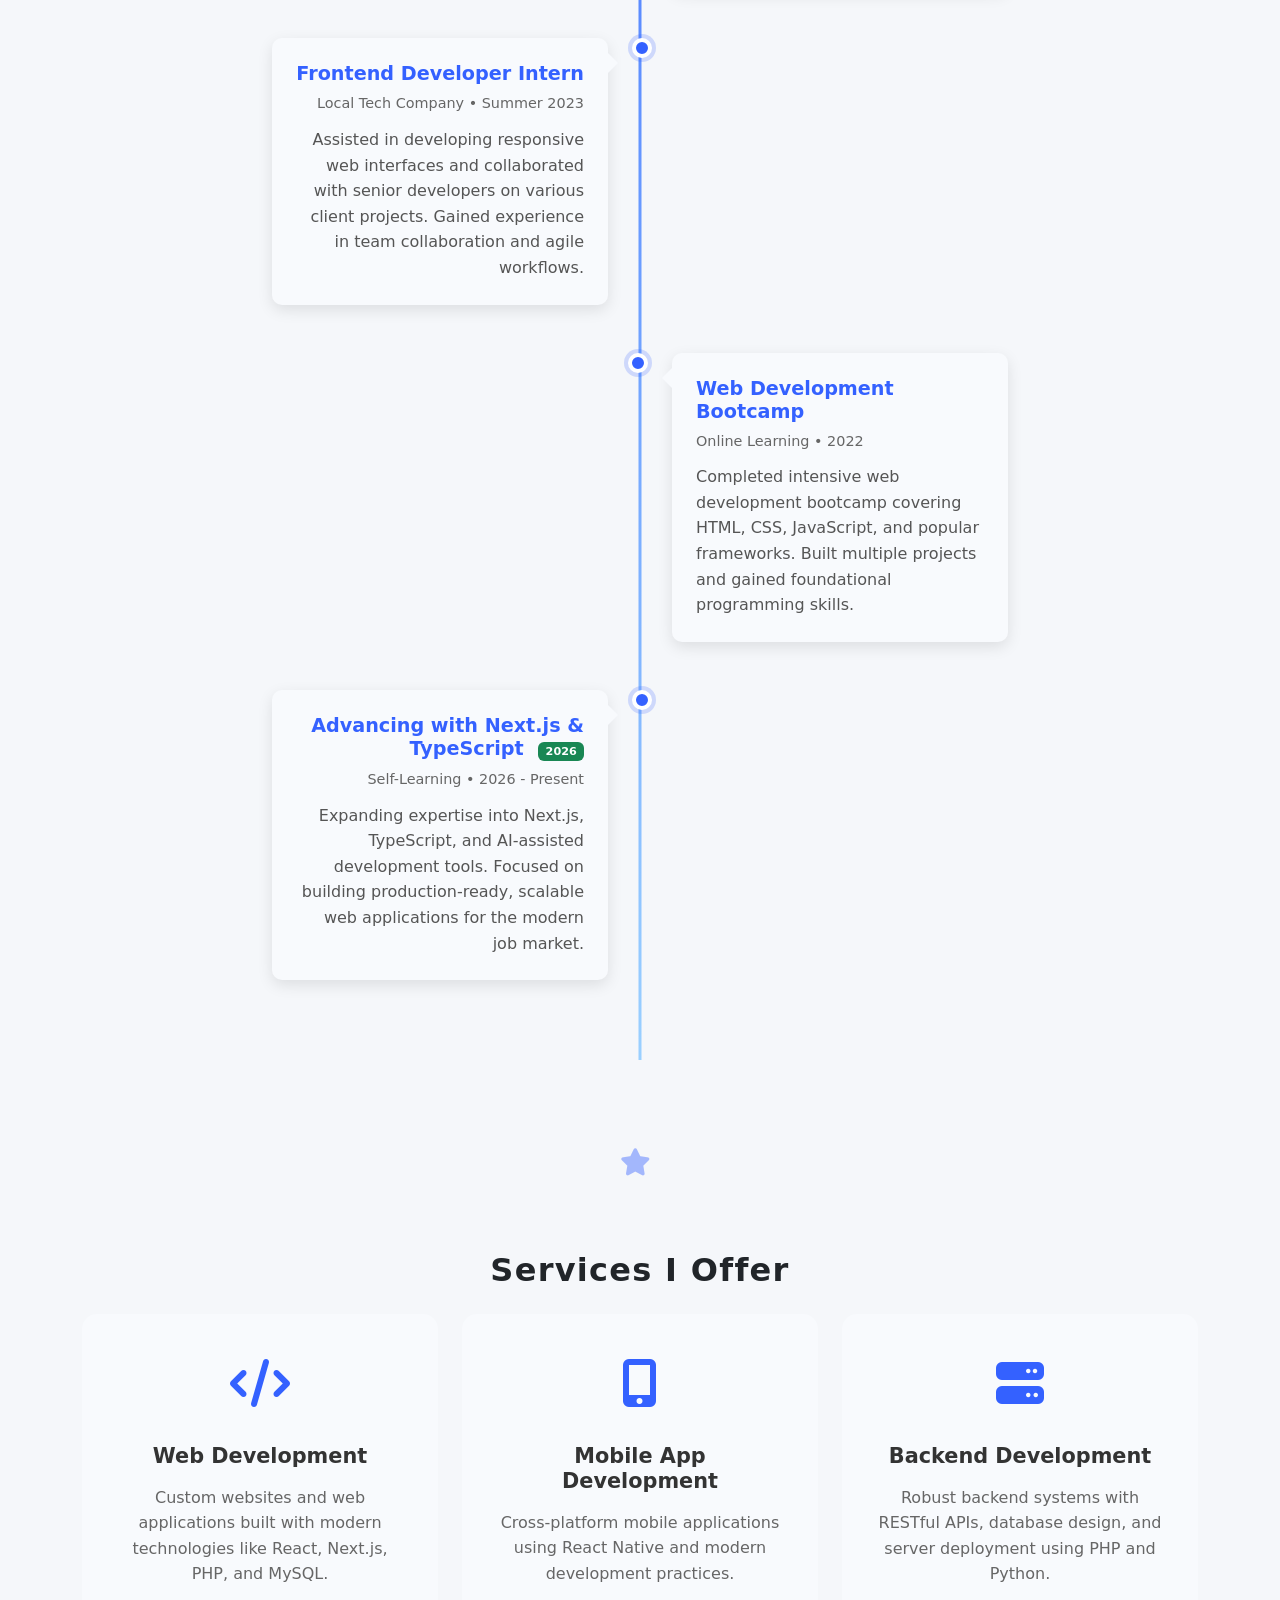
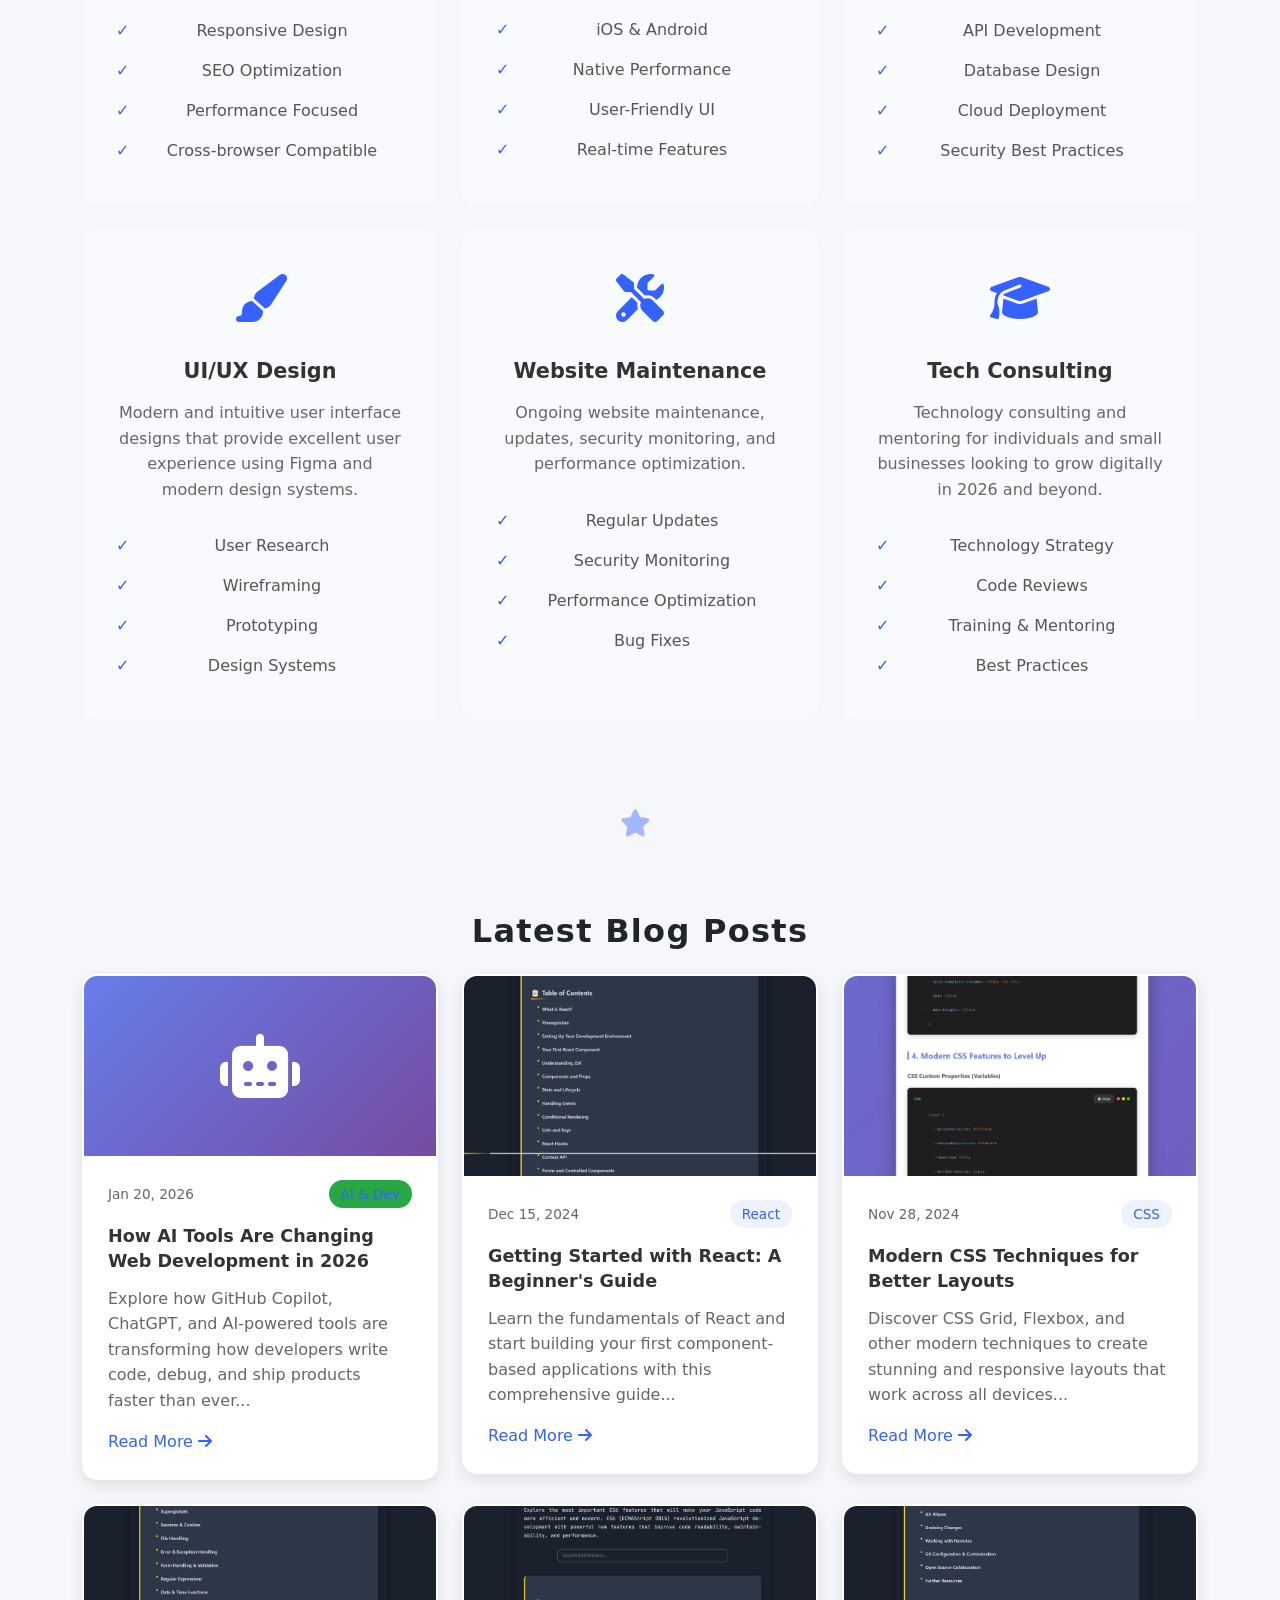
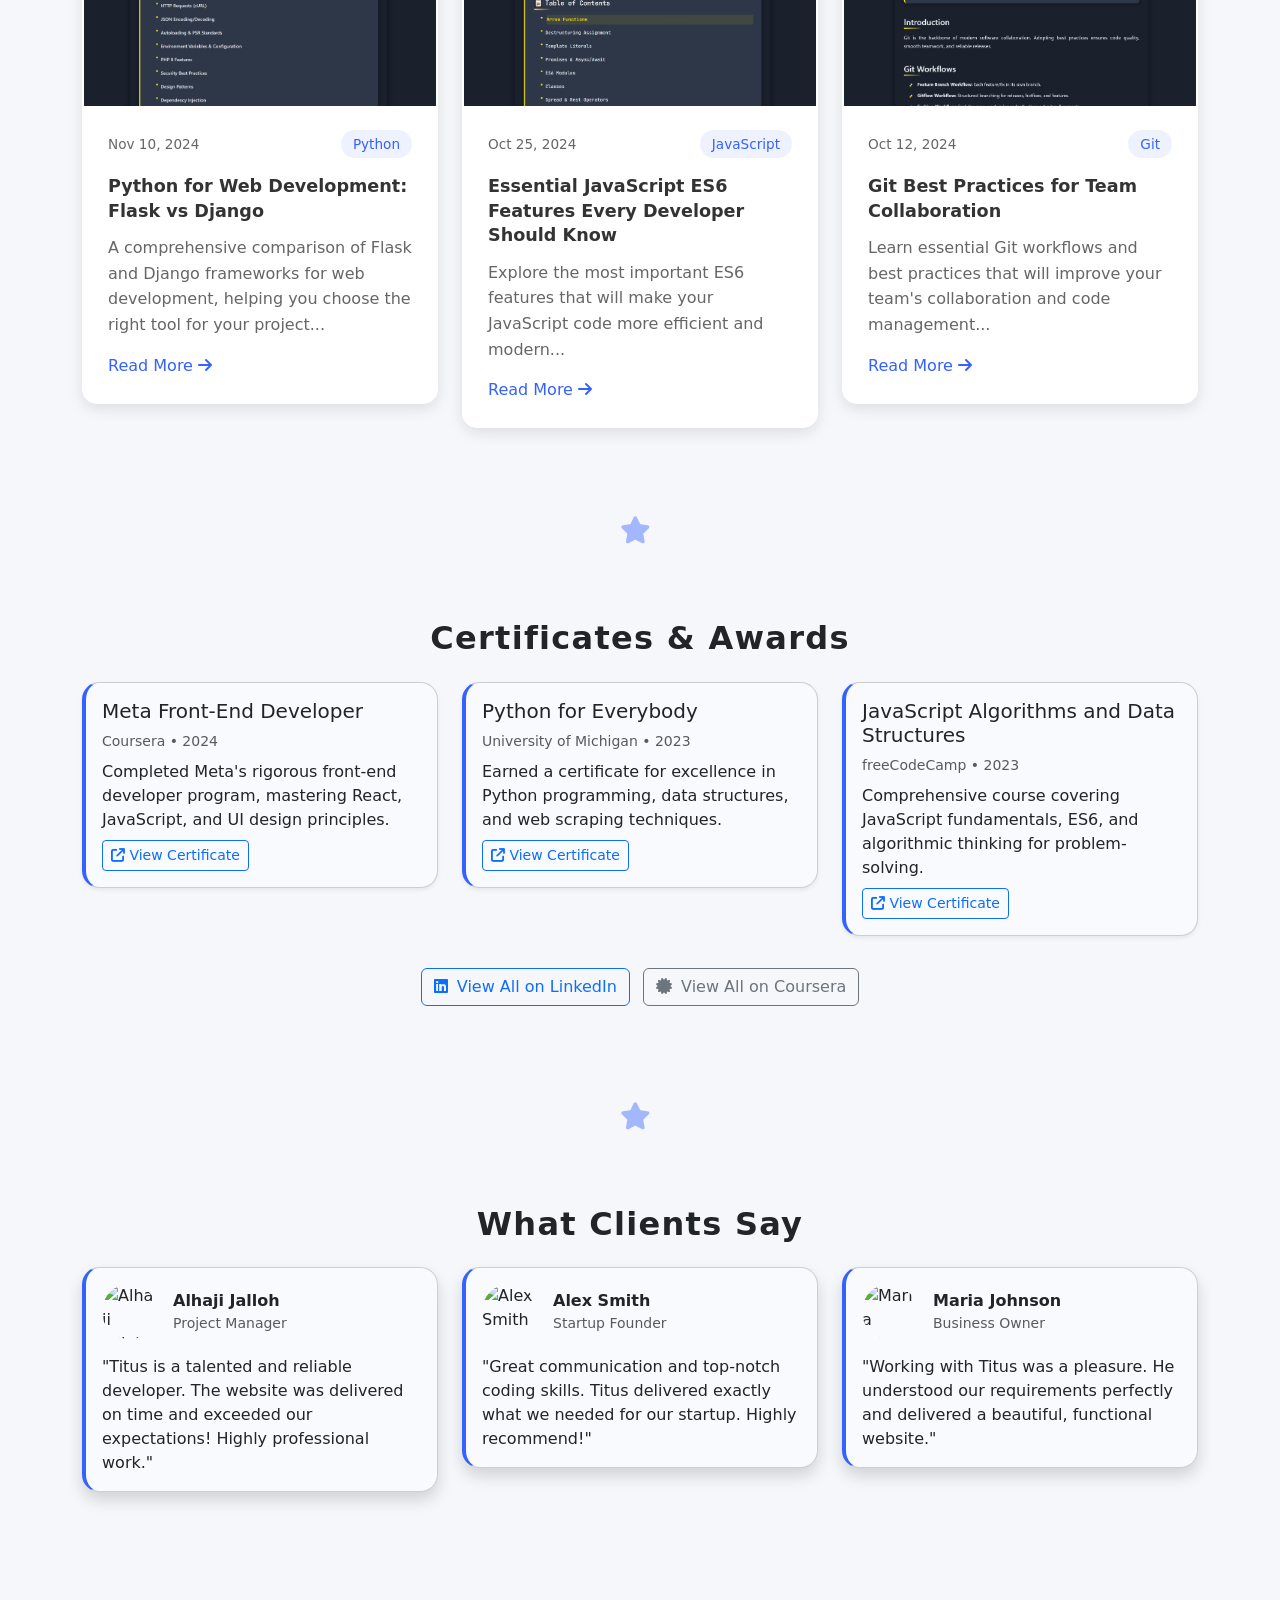
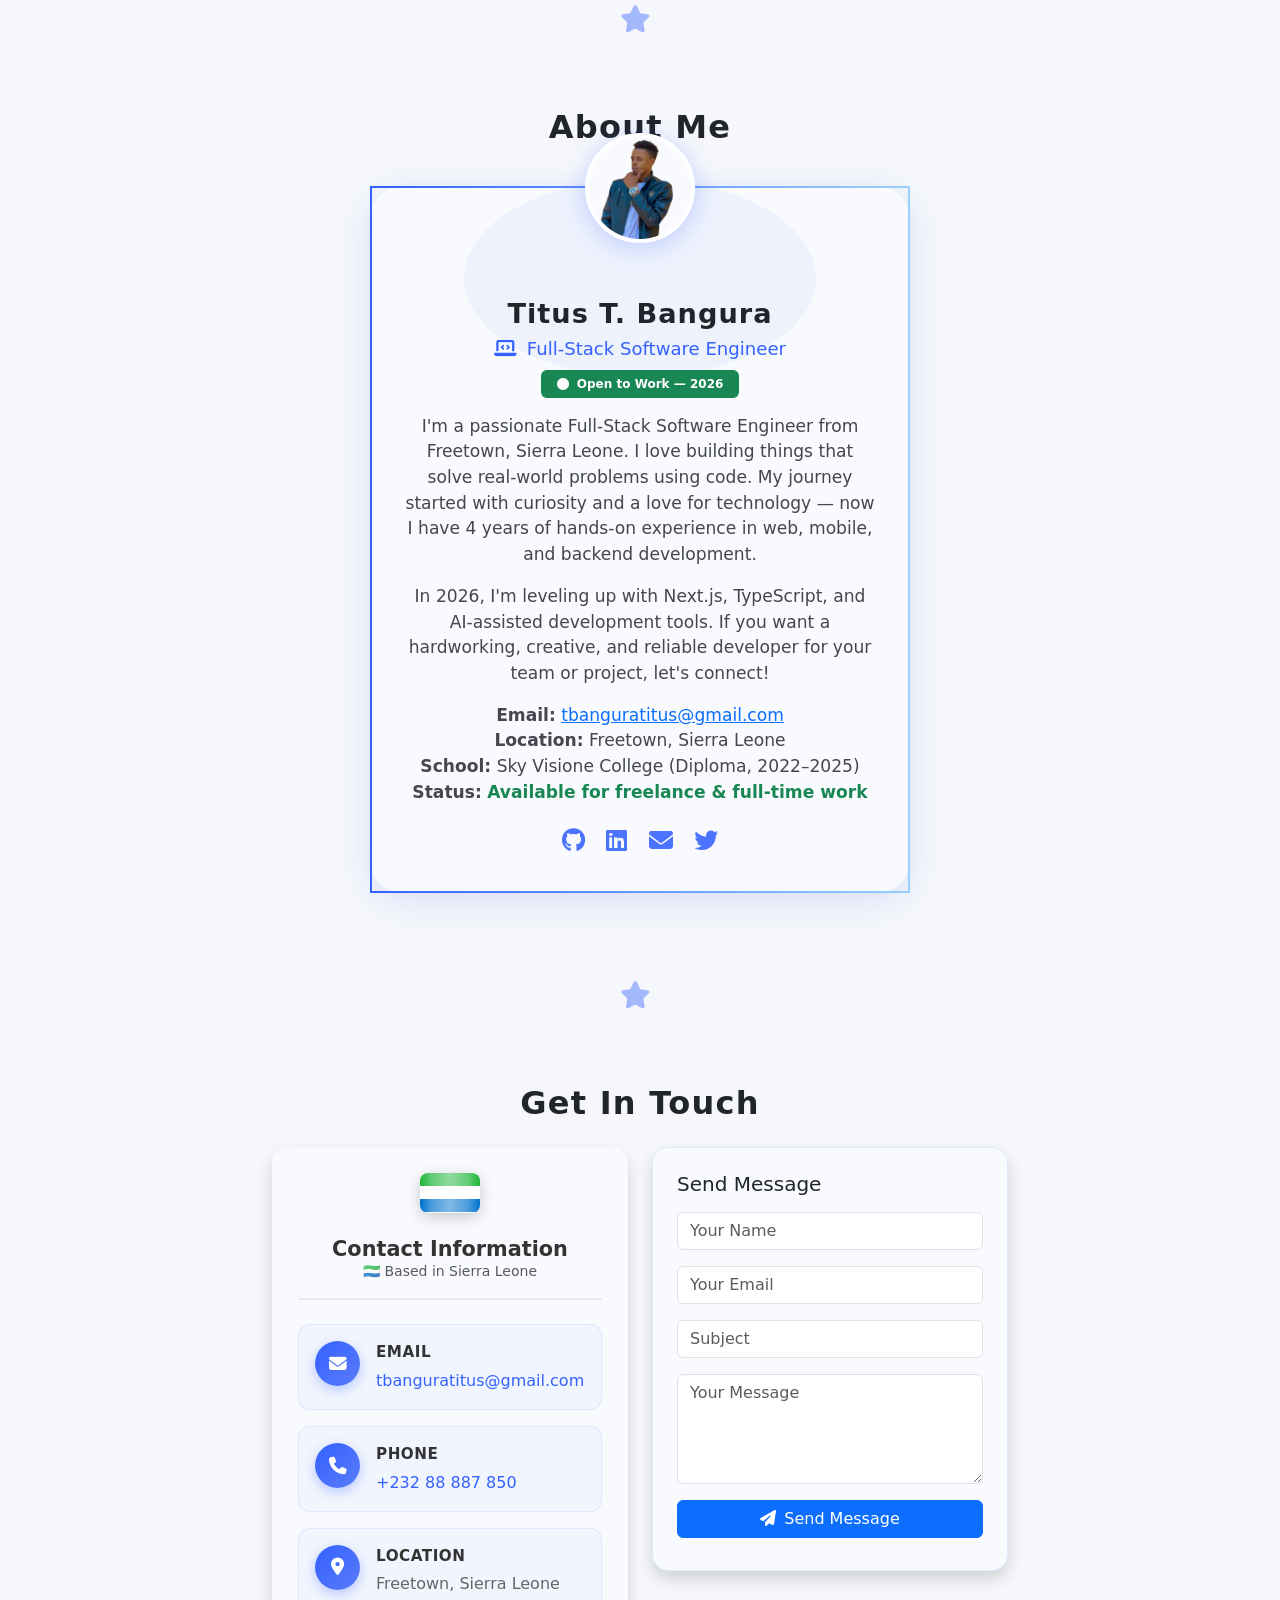
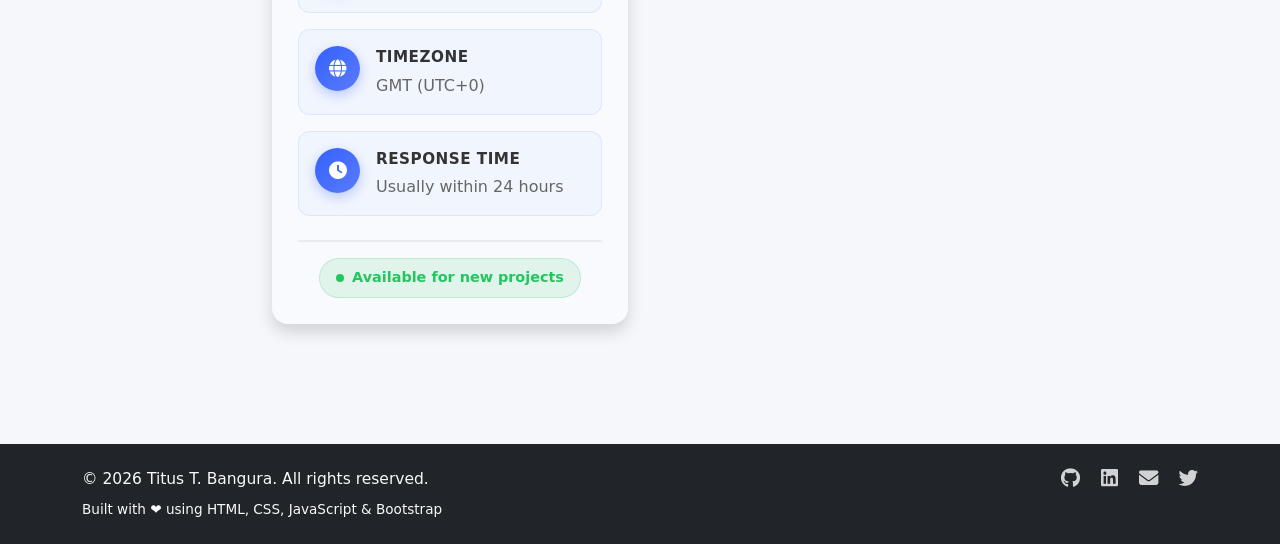
==== commit 1b7f8c06: "Update index.html" ====
--- a/index.html
+++ b/index.html
@@ -141,15 +141,17 @@
           <img src="https://via.placeholder.com/400x200?text=E-commerce+Website" class="card-img-top" alt="E-commerce Website" loading="lazy">
           <div class="card-body">
             <div class="project-tech mb-2">
-              <span class="tech-tag">React</span>
-              <span class="tech-tag">PHP</span>
-              <span class="tech-tag">MySQL</span>
-            </div>
-            <h5 class="card-title">E-commerce Website</h5>
-            <p class="card-text">A full-featured online store built with React, PHP, and MySQL. Includes search, user accounts, and admin panel.</p>
+              <span class="tech-tag">React Native</span>
+              <span class="tech-tag">Kotlin</span>
+              <span class="tech-tag">Supabase</span>
+               <span class="tech-tag">Agora</span>
+               <span class="tech-tag">Google Play</span>
+            </div>
+            <h5 class="card-title">Vendora Lite — Social Marketplace App</h5>
+            <p class="card-text">Vendora Lite is a social marketplace built in Sierra Leone for Africa. Users can buy and sell products, create listings, chat in real time, send voice messages, make calls and connect through a social community feed.</p>
             <div class="project-links">
-              <a href="#" class="btn btn-outline-primary btn-sm" target="_blank"><i class="fa-solid fa-arrow-up-right-from-square"></i> Live Demo</a>
-              <a href="#" class="btn btn-outline-secondary btn-sm" target="_blank"><i class="fa-brands fa-github"></i> Source Code</a>
+              <a href="https://play.google.com/store/apps/details?id=com.vendora.lite&pcampaignid=web_share" class="btn btn-outline-primary btn-sm" target="_blank"><i class="fa-solid fa-arrow-up-right-from-square"></i> Download on Google Play</a>
+              <a href="titus-dev.me/projects/vendora-lite" class="btn btn-outline-secondary btn-sm" target="_blank"><i class="fa-brands fa-github"></i> View Case Study</a>
             </div>
           </div>
         </div>
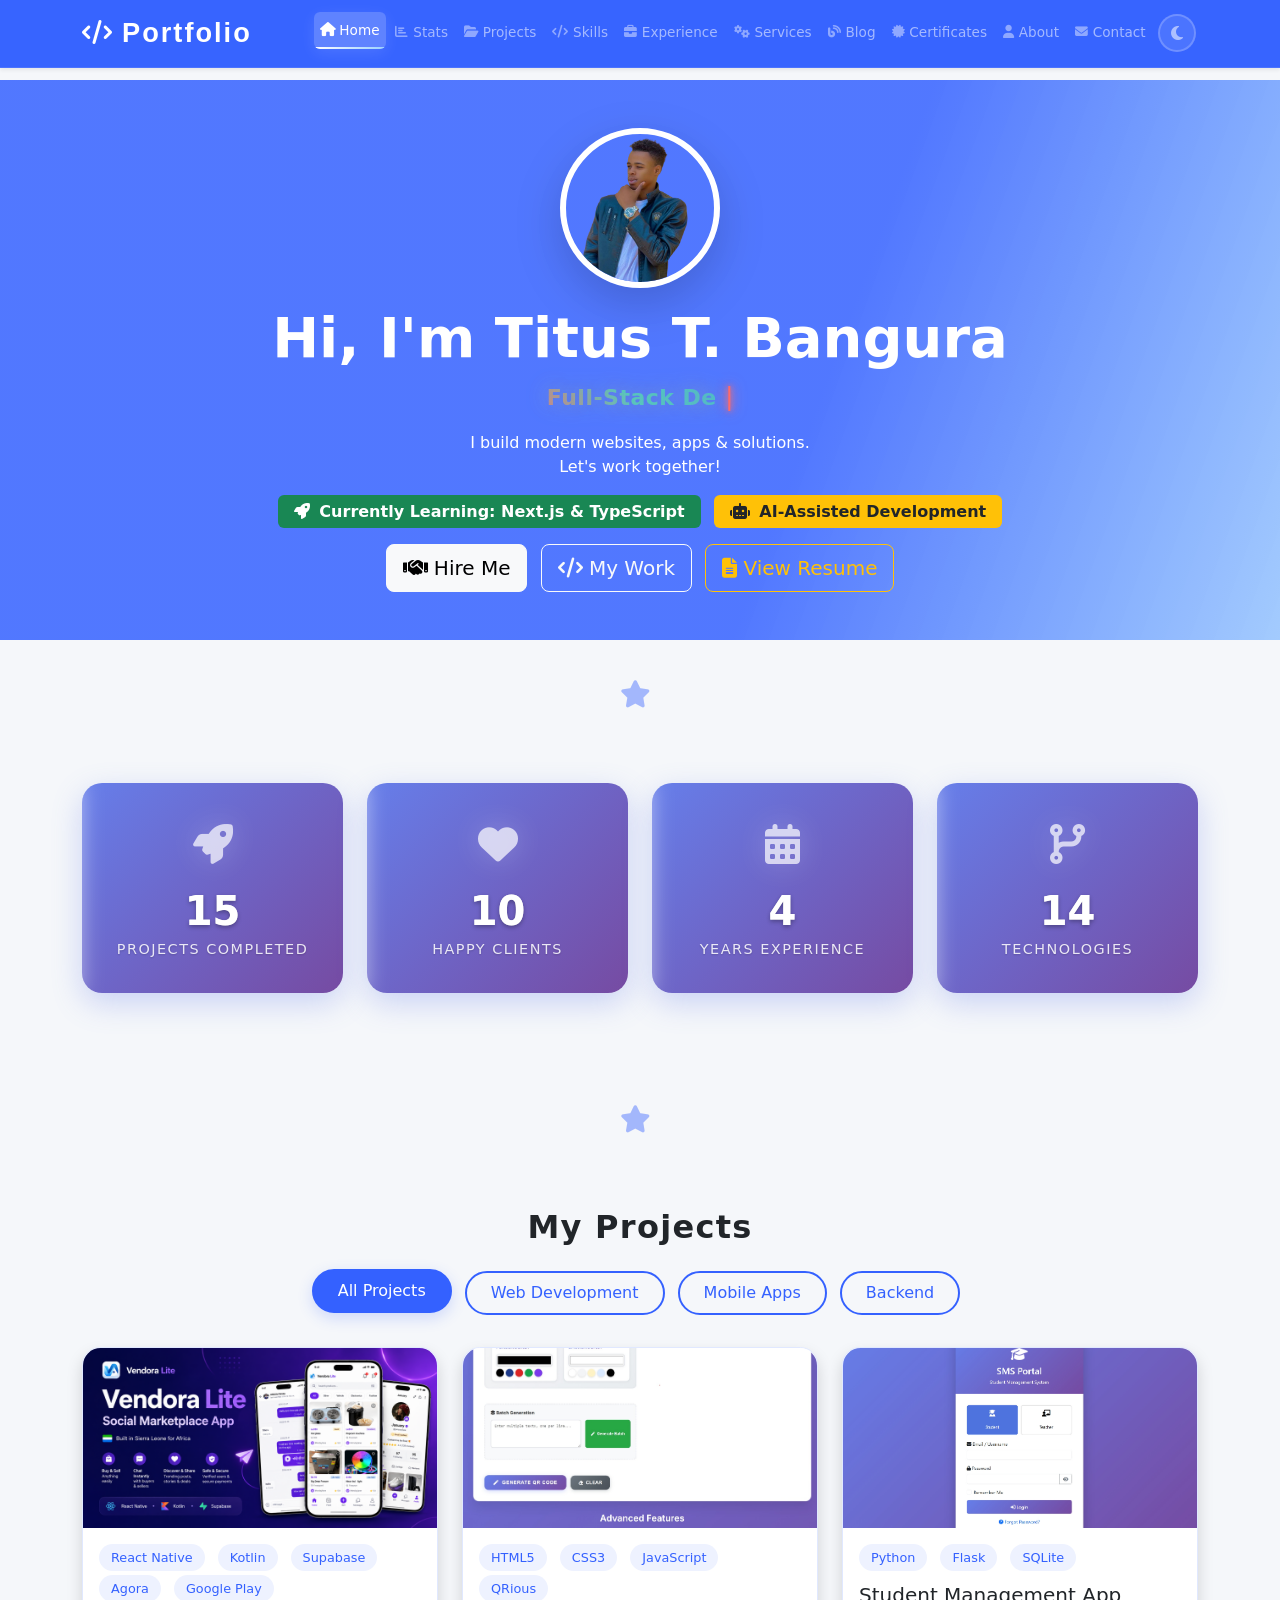
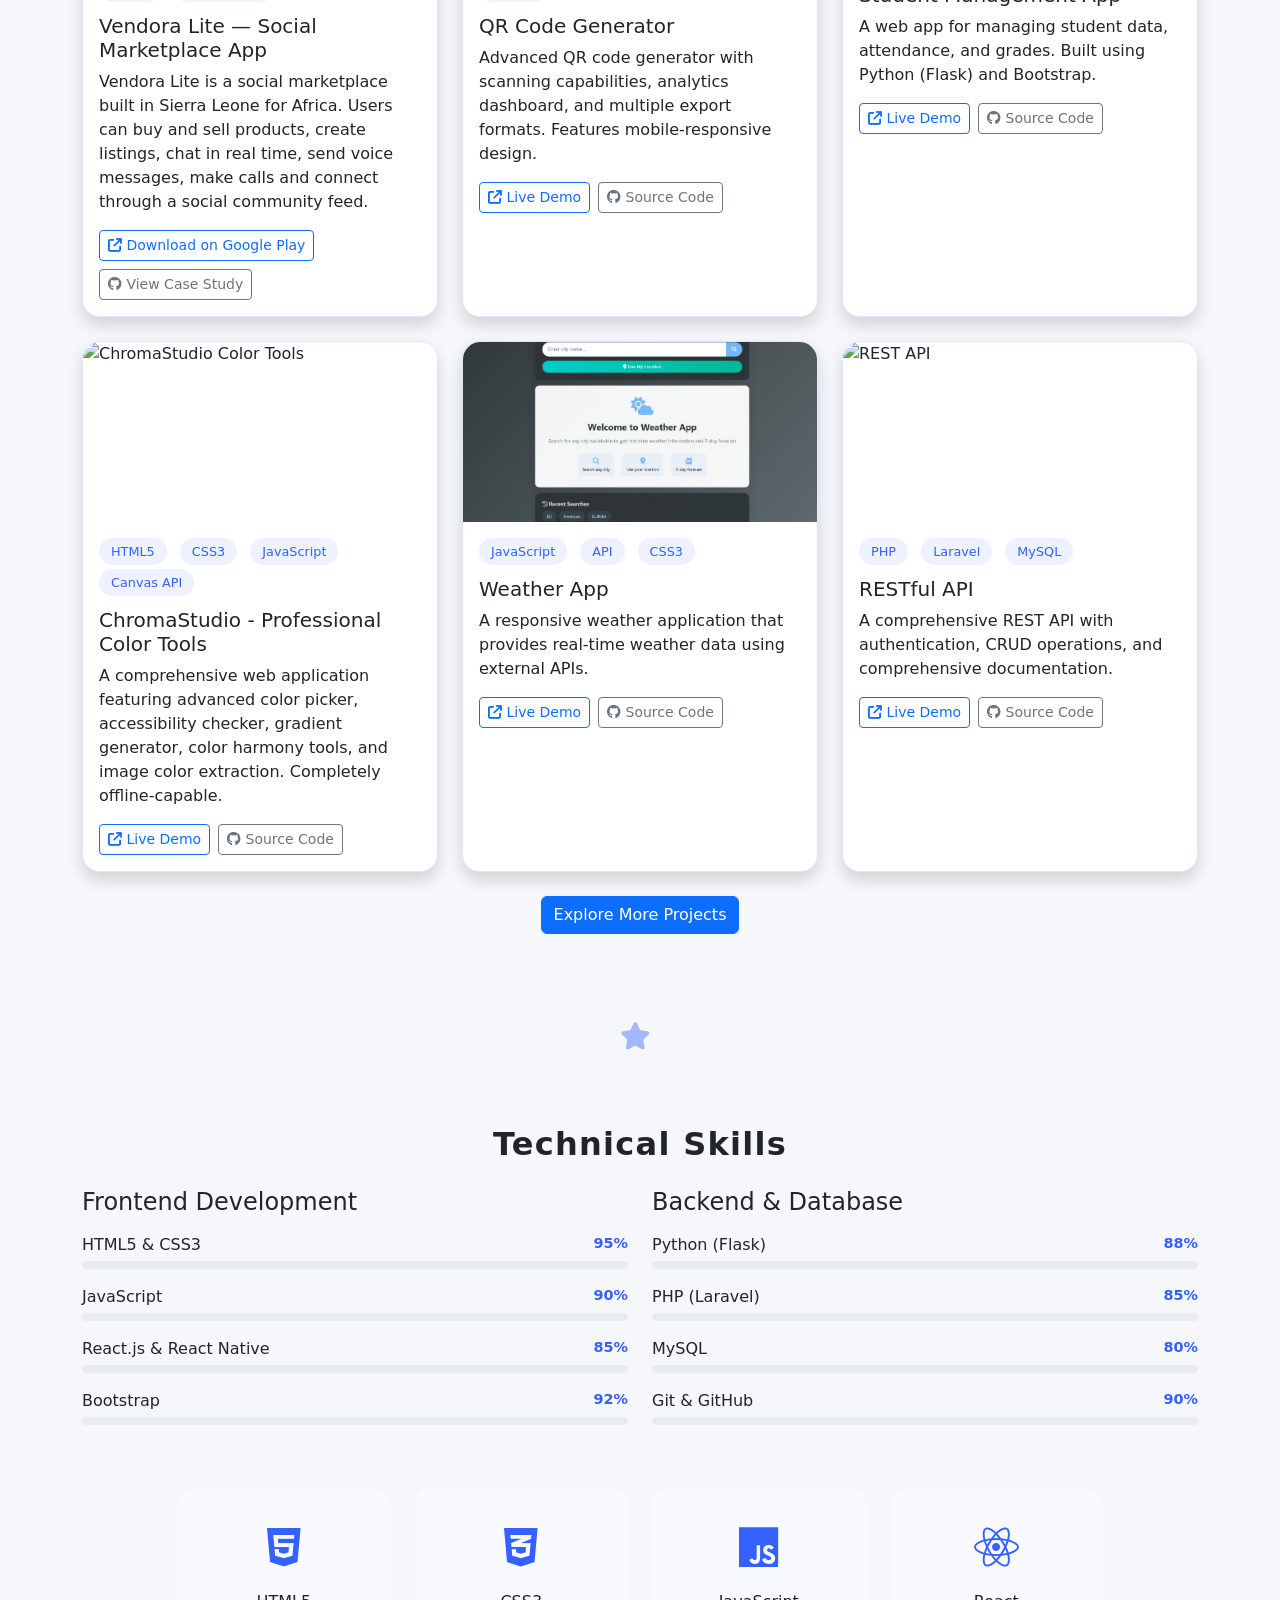
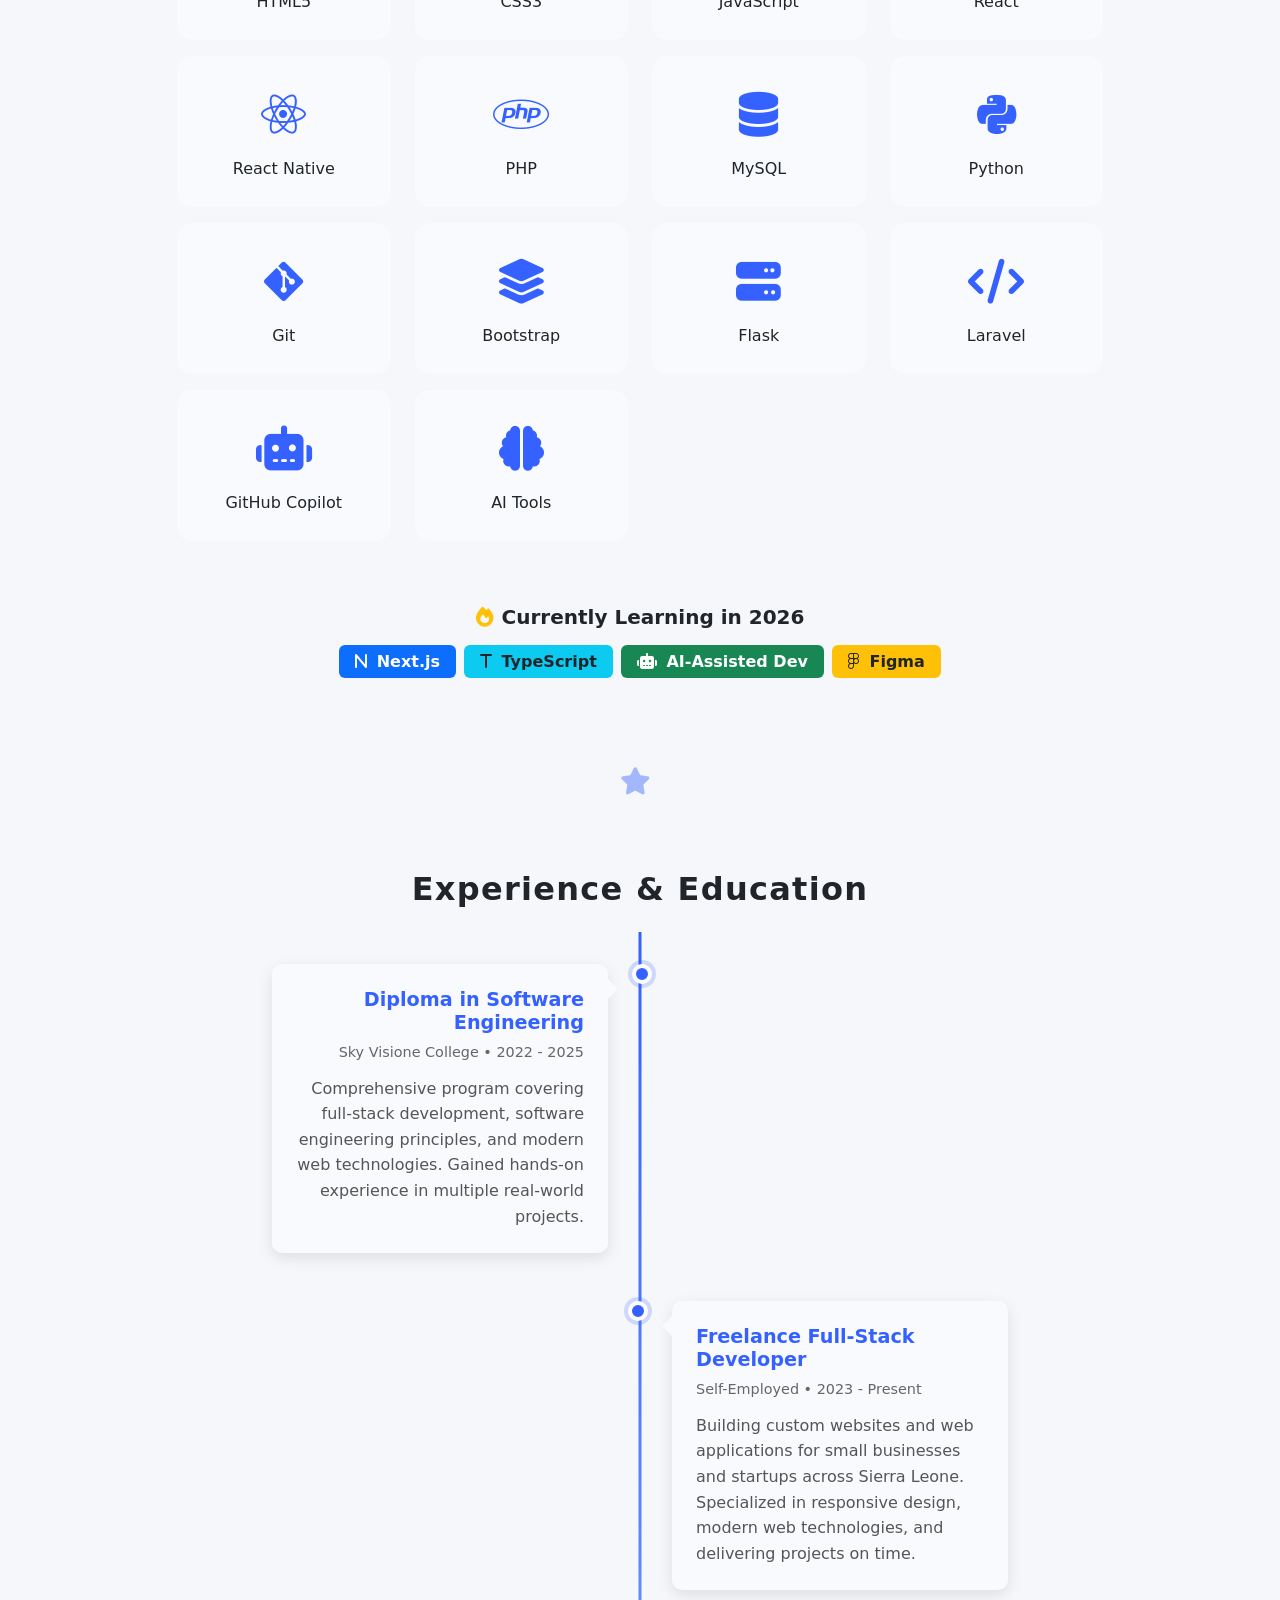
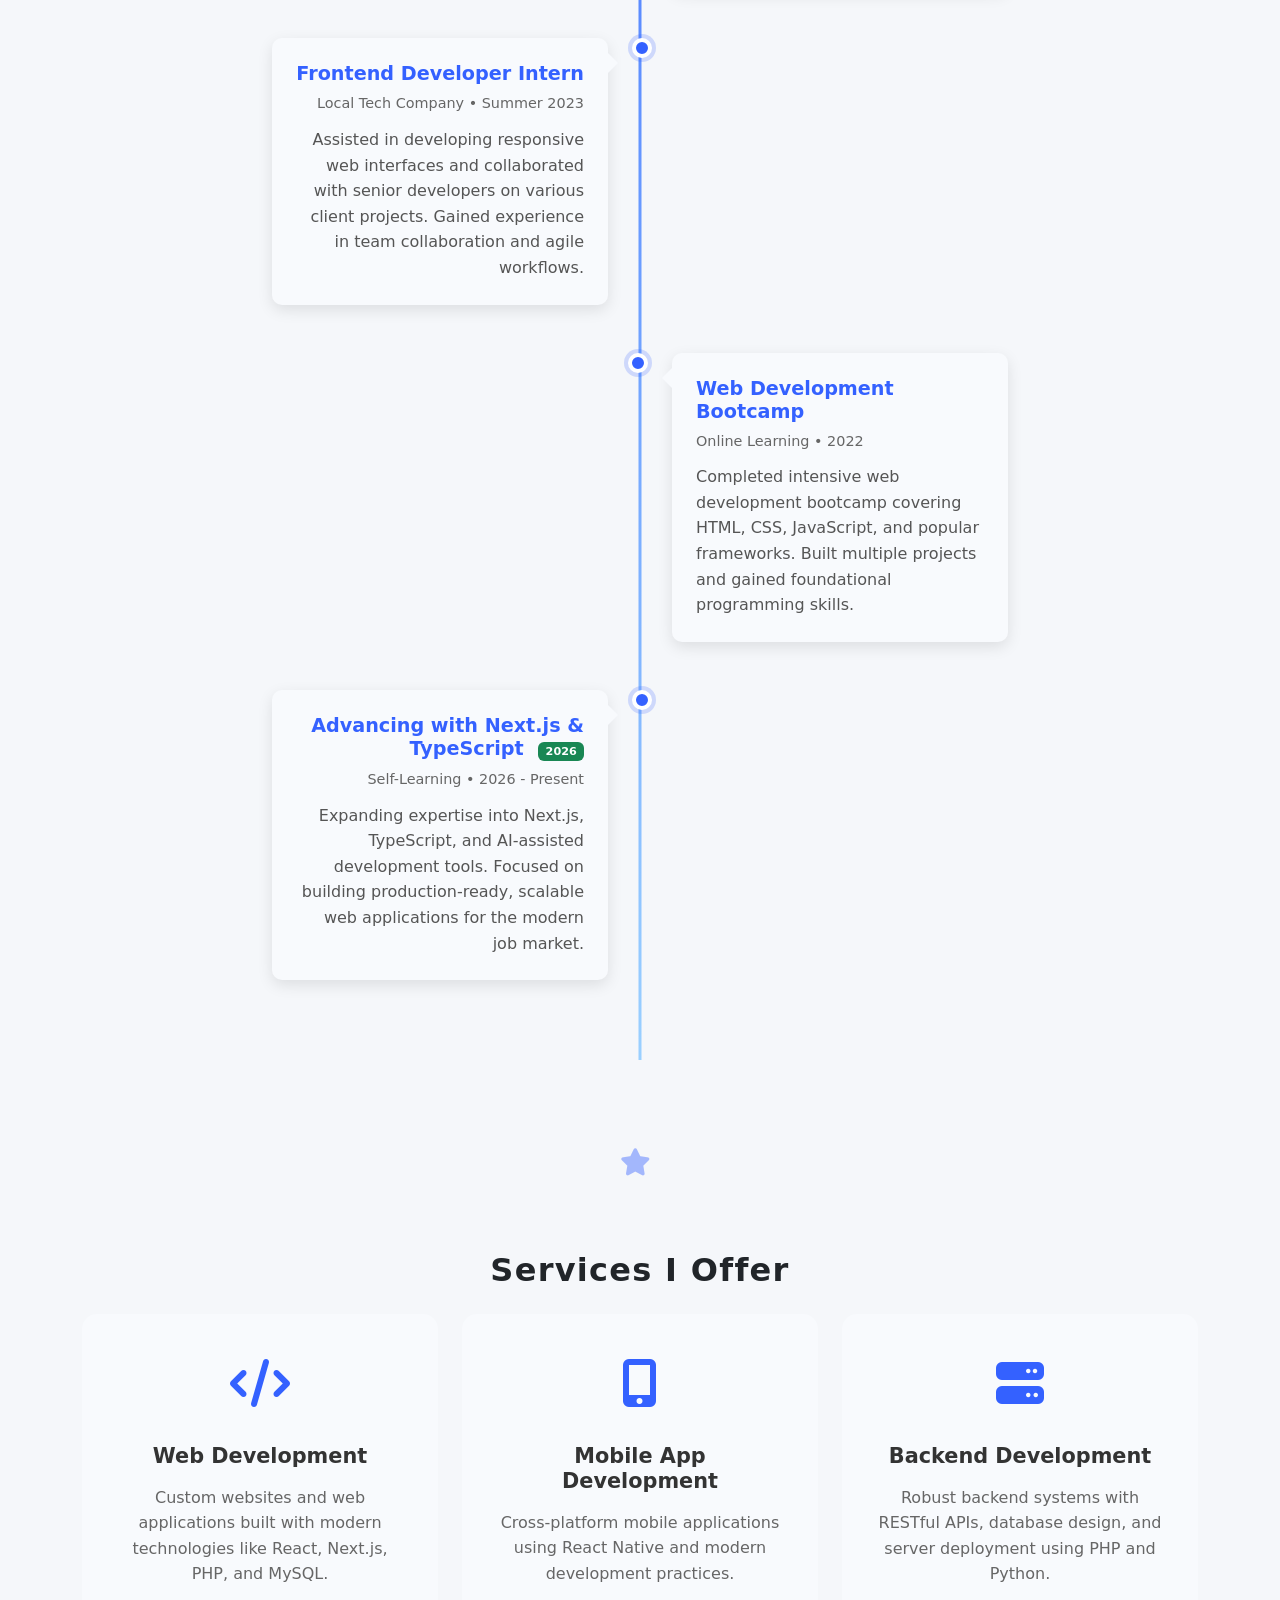
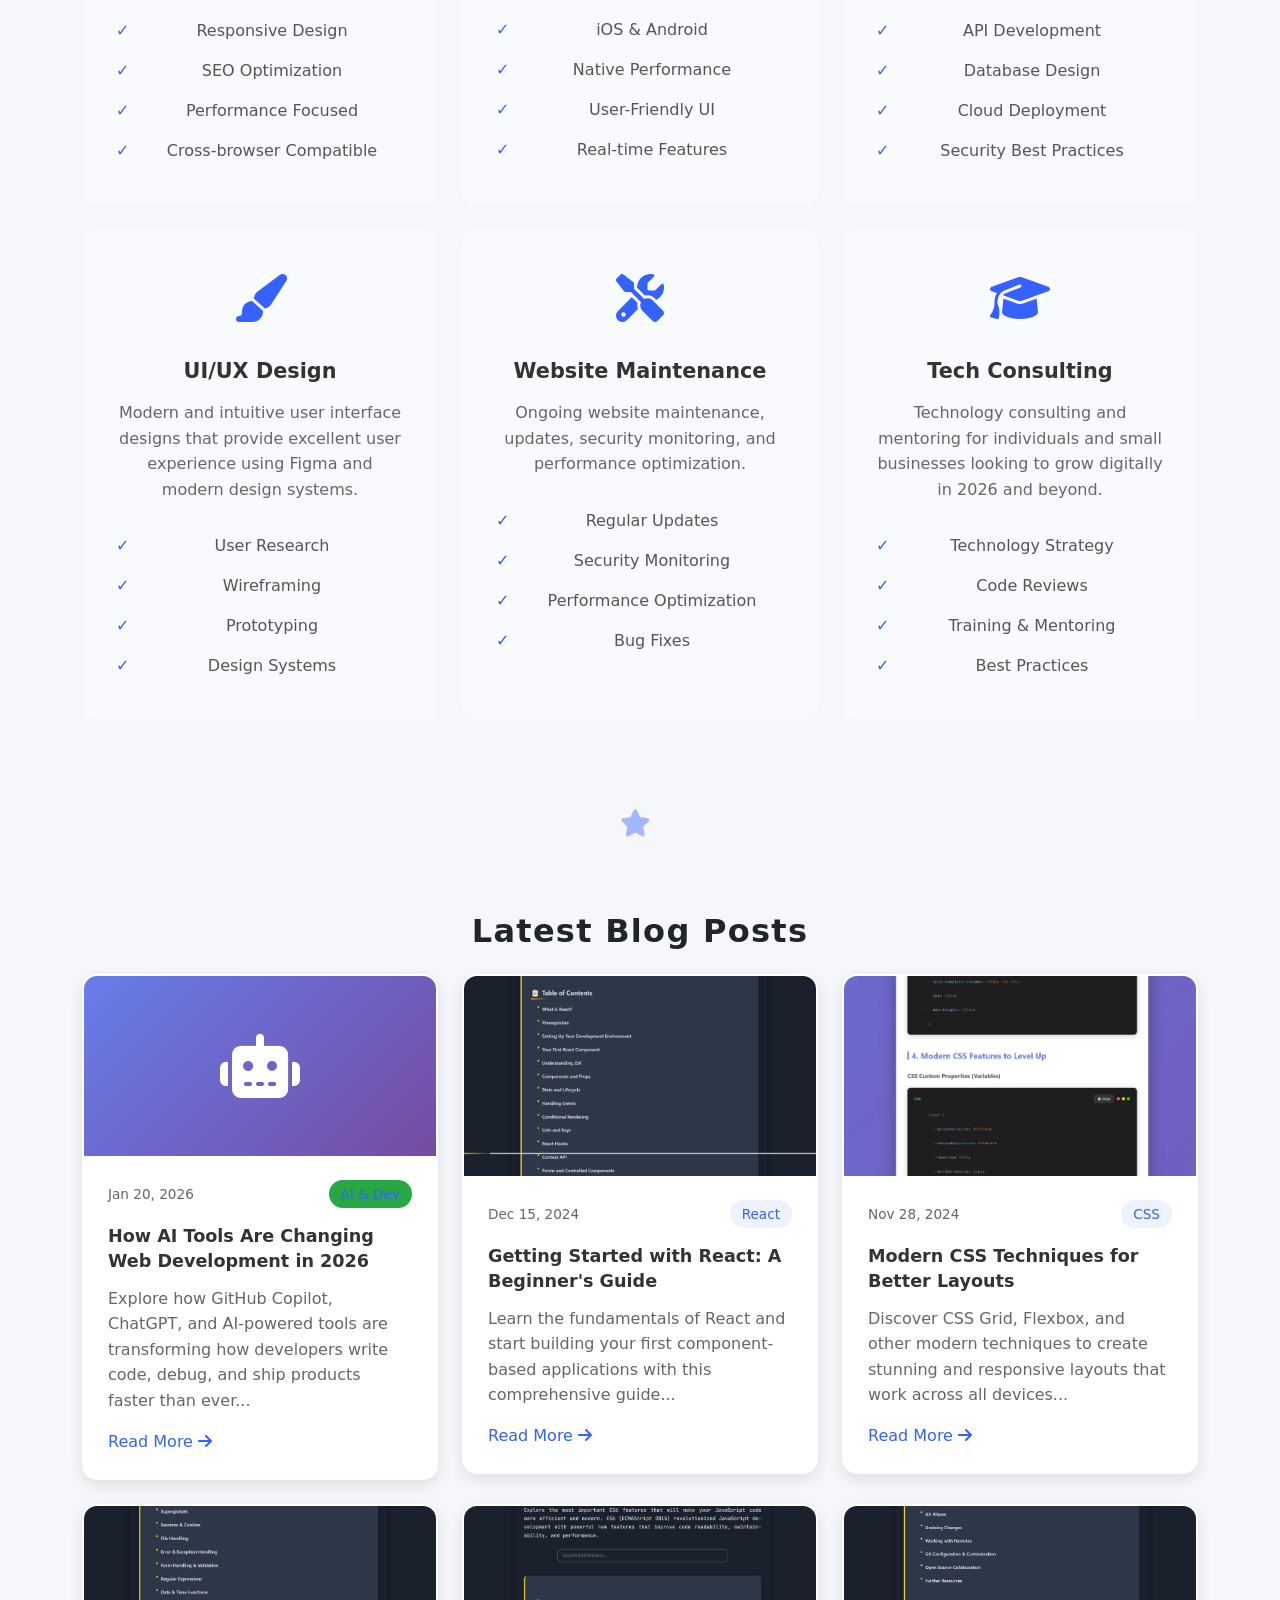
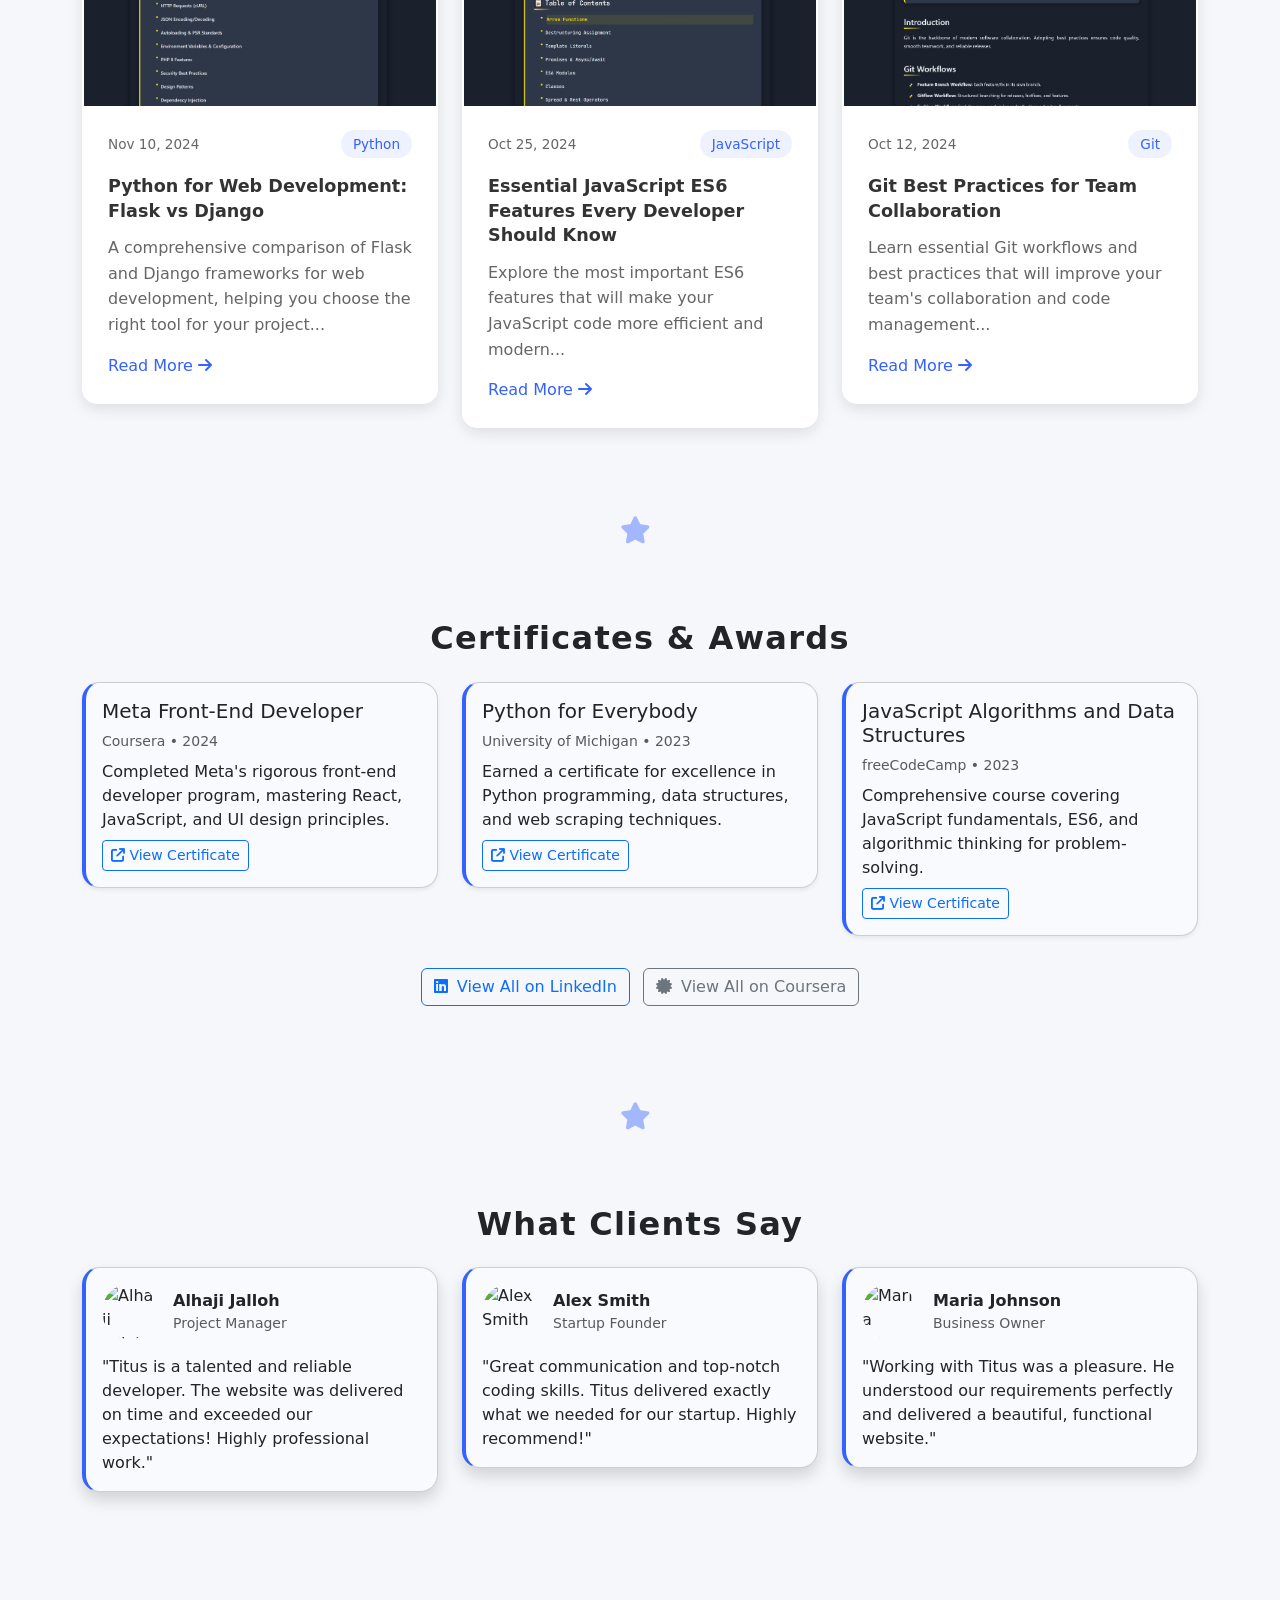
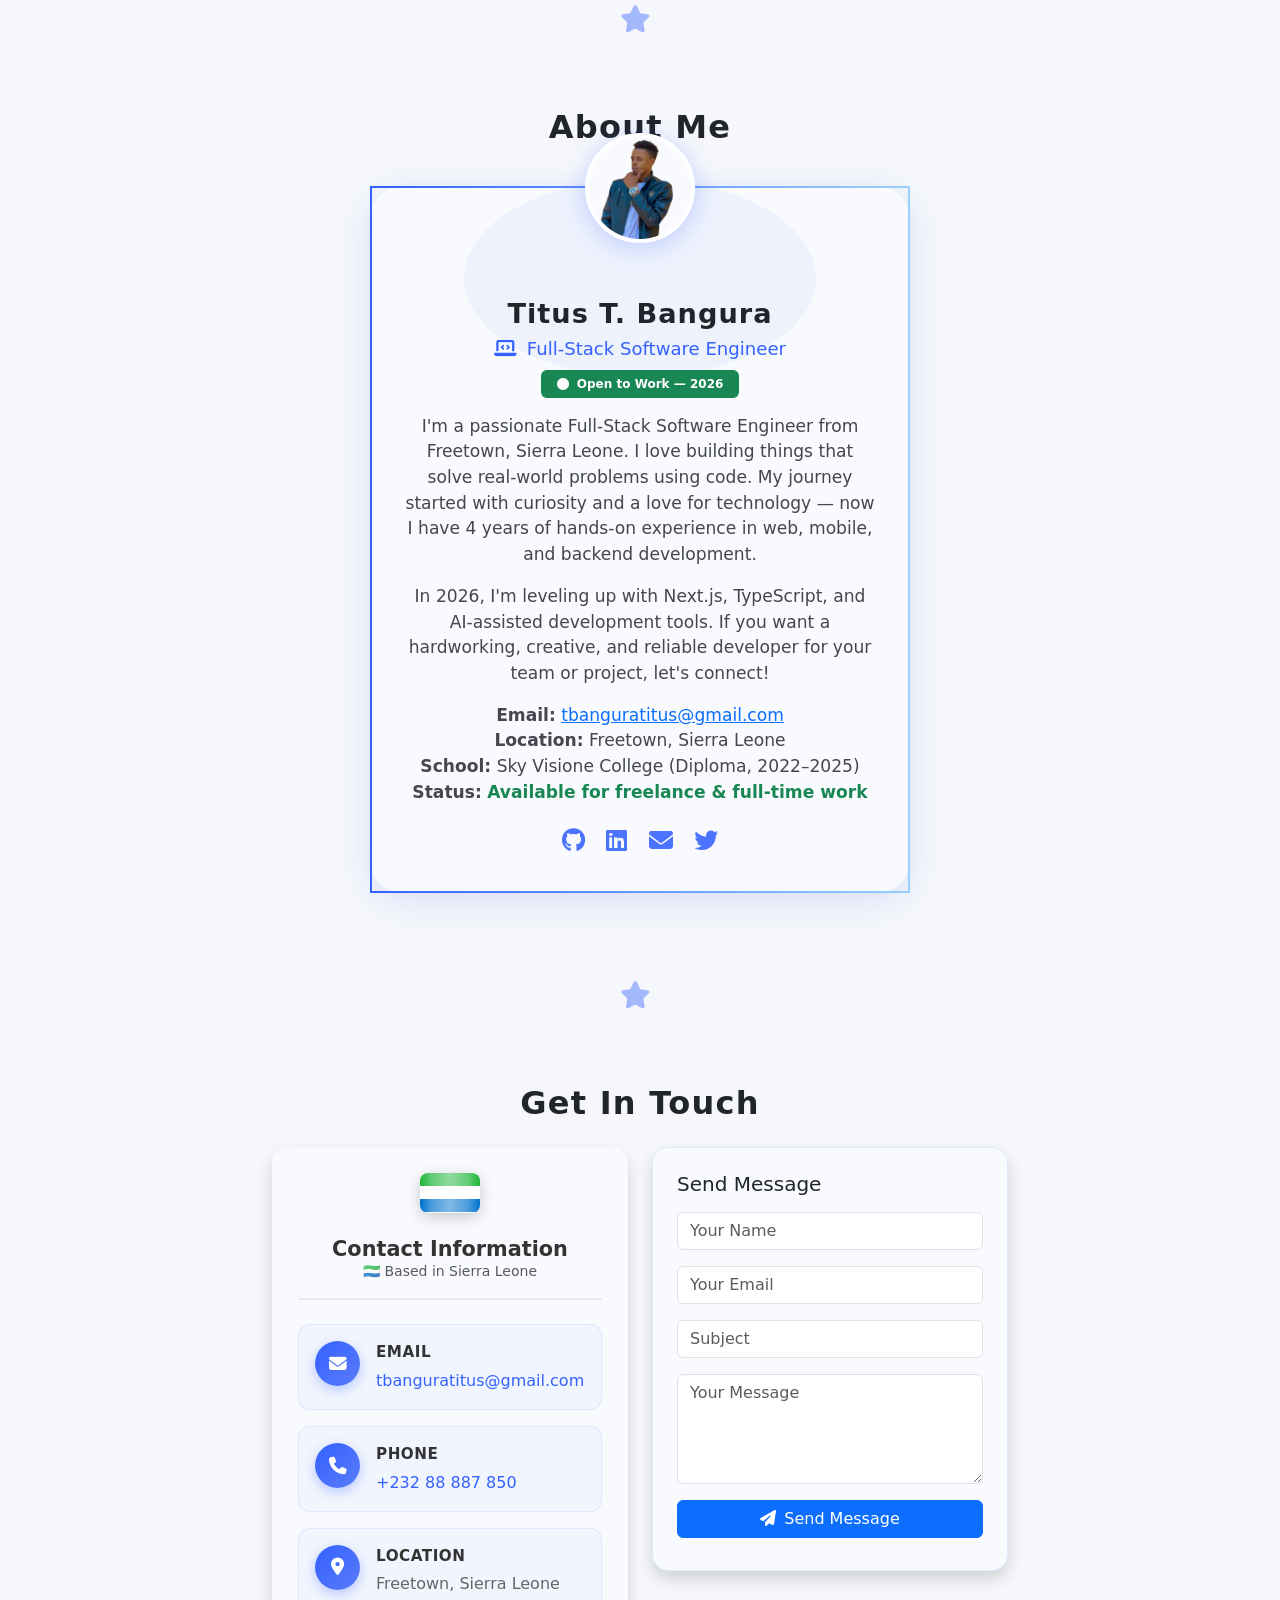
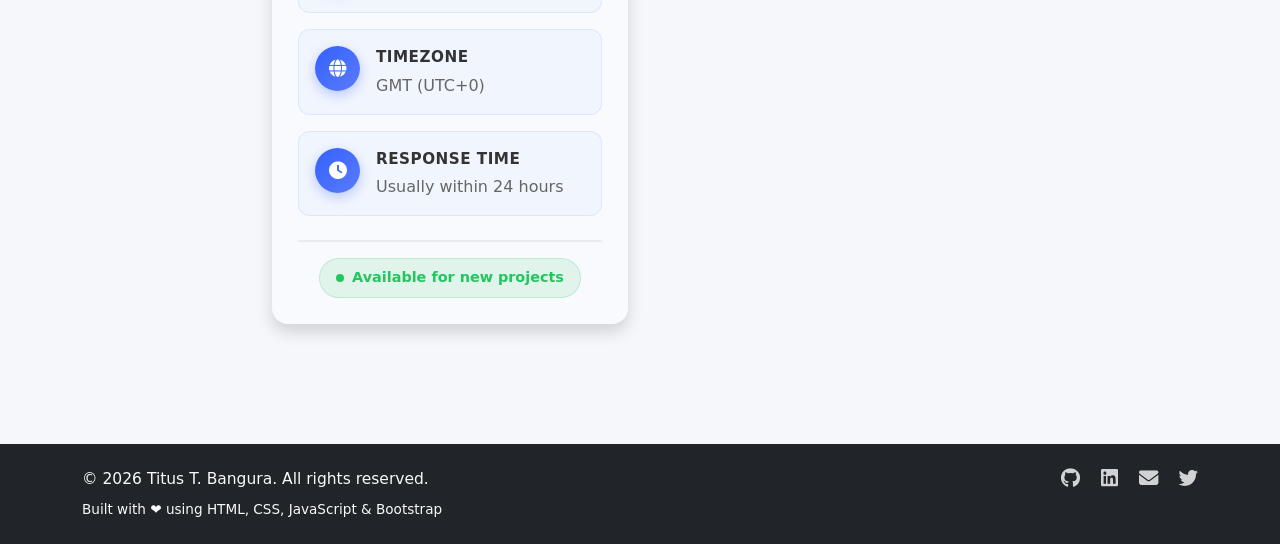
==== commit 4ccc04ec: "Update index.html" ====
--- a/index.html
+++ b/index.html
@@ -138,7 +138,7 @@
     <div class="row g-4" id="projectsContainer">
       <div class="col-md-6 col-lg-4 project-item" data-category="web">
         <div class="card project-card h-100 shadow">
-          <img src="https://via.placeholder.com/400x200?text=E-commerce+Website" class="card-img-top" alt="E-commerce Website" loading="lazy">
+          <img src="Vendoralite logo.png" class="card-img-top" alt="E-commerce Website" loading="lazy">
           <div class="card-body">
             <div class="project-tech mb-2">
               <span class="tech-tag">React Native</span>
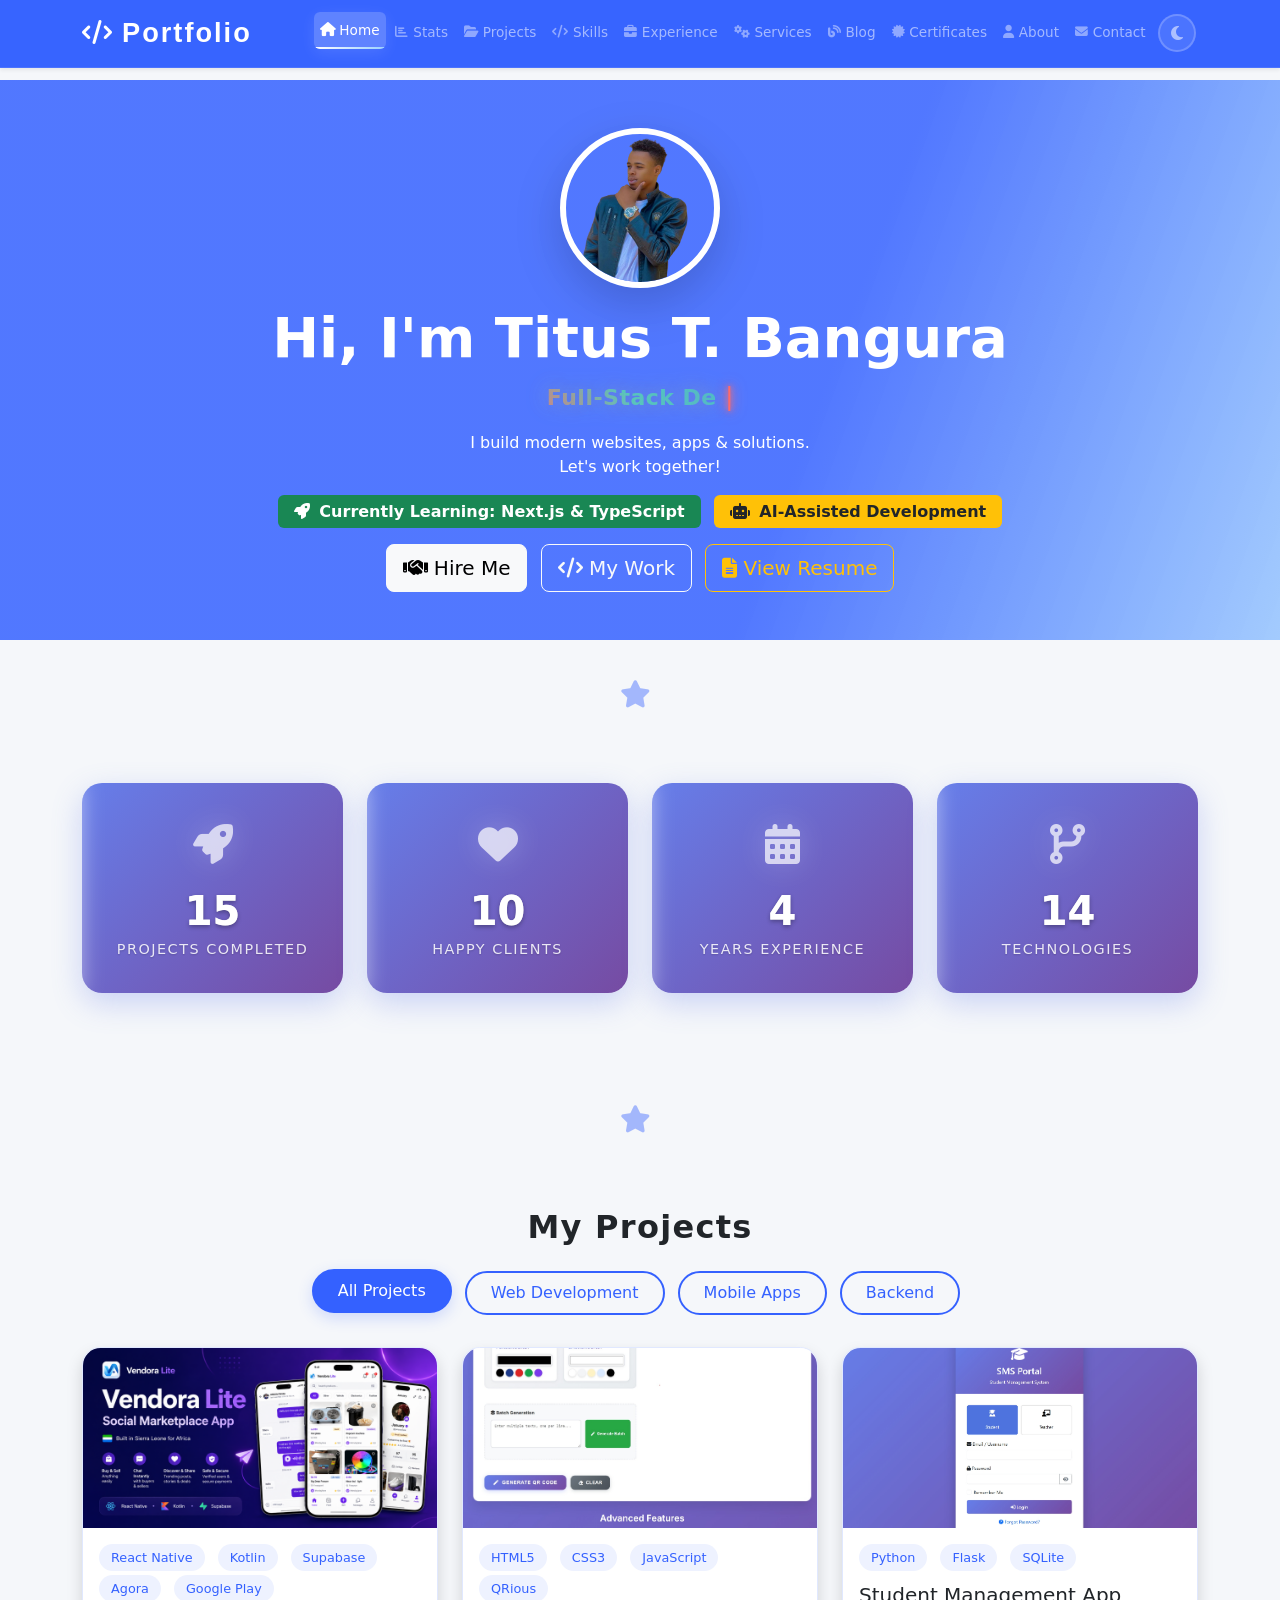
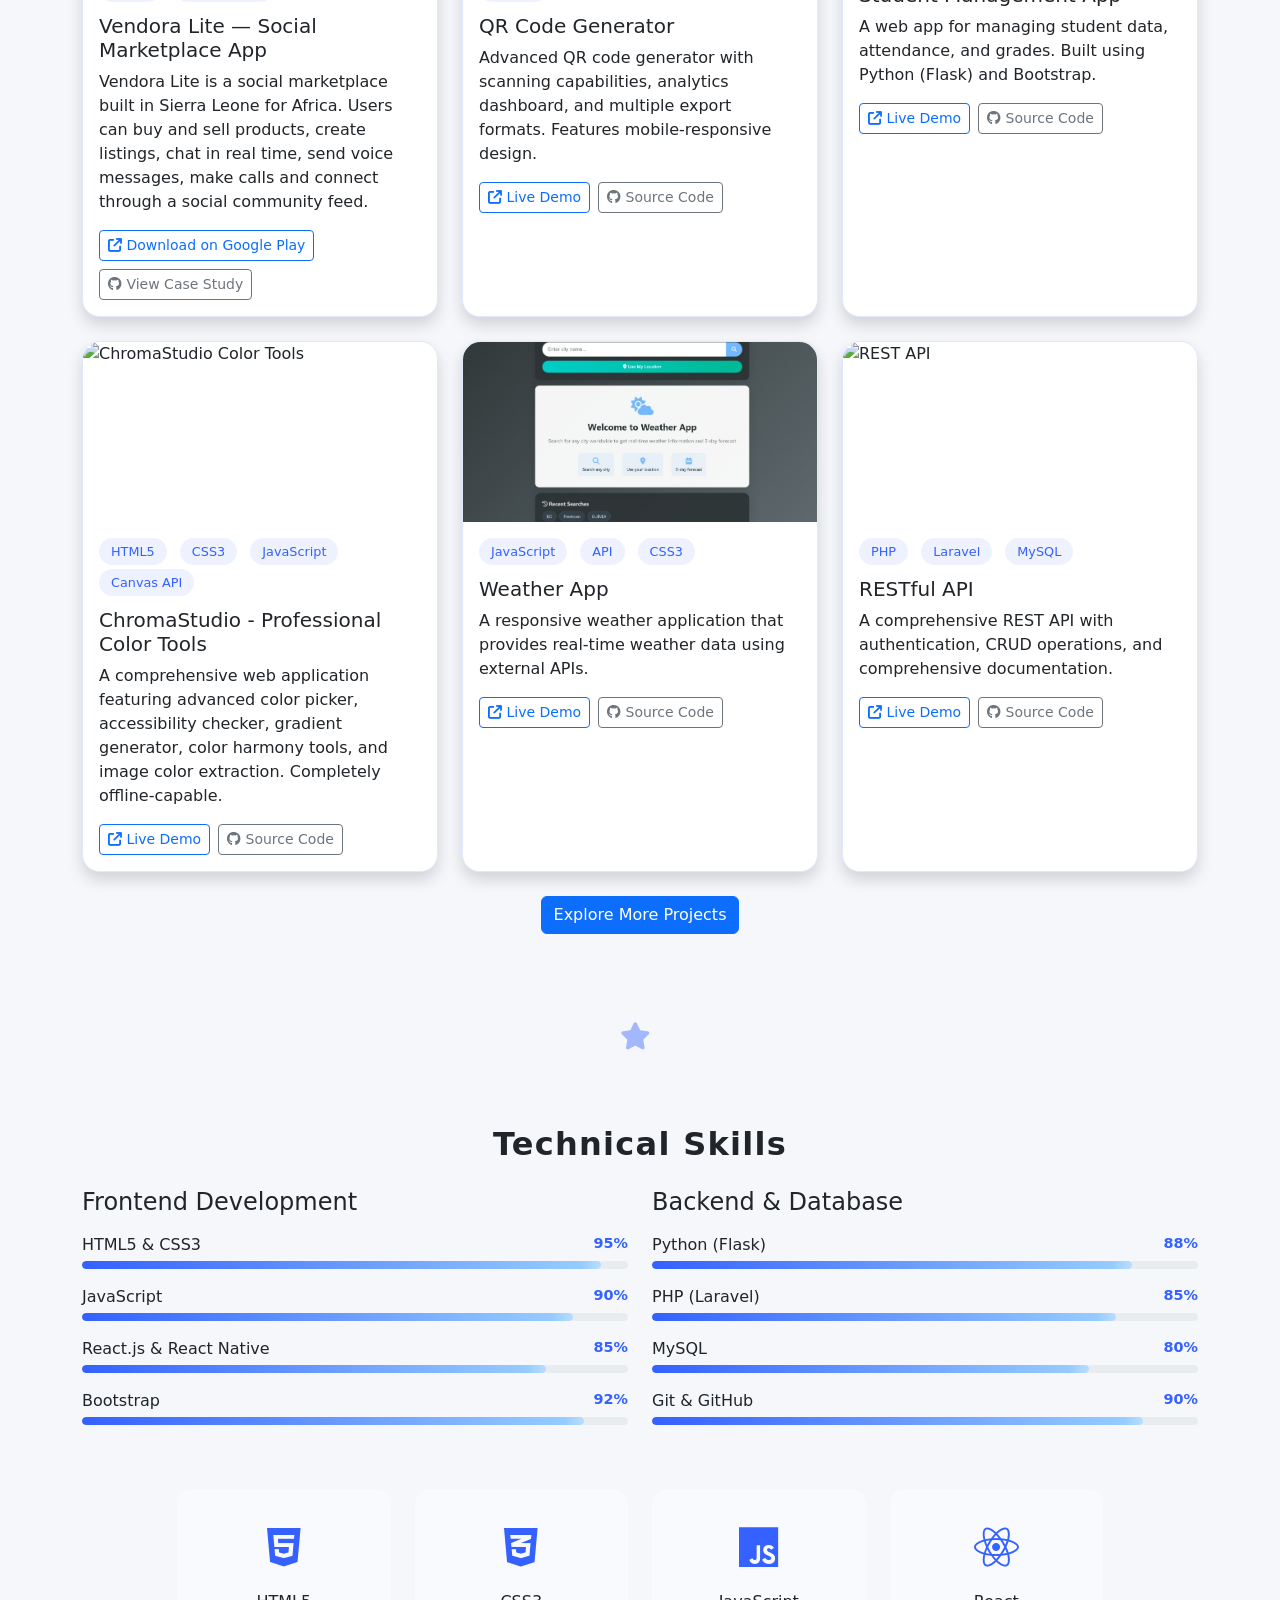
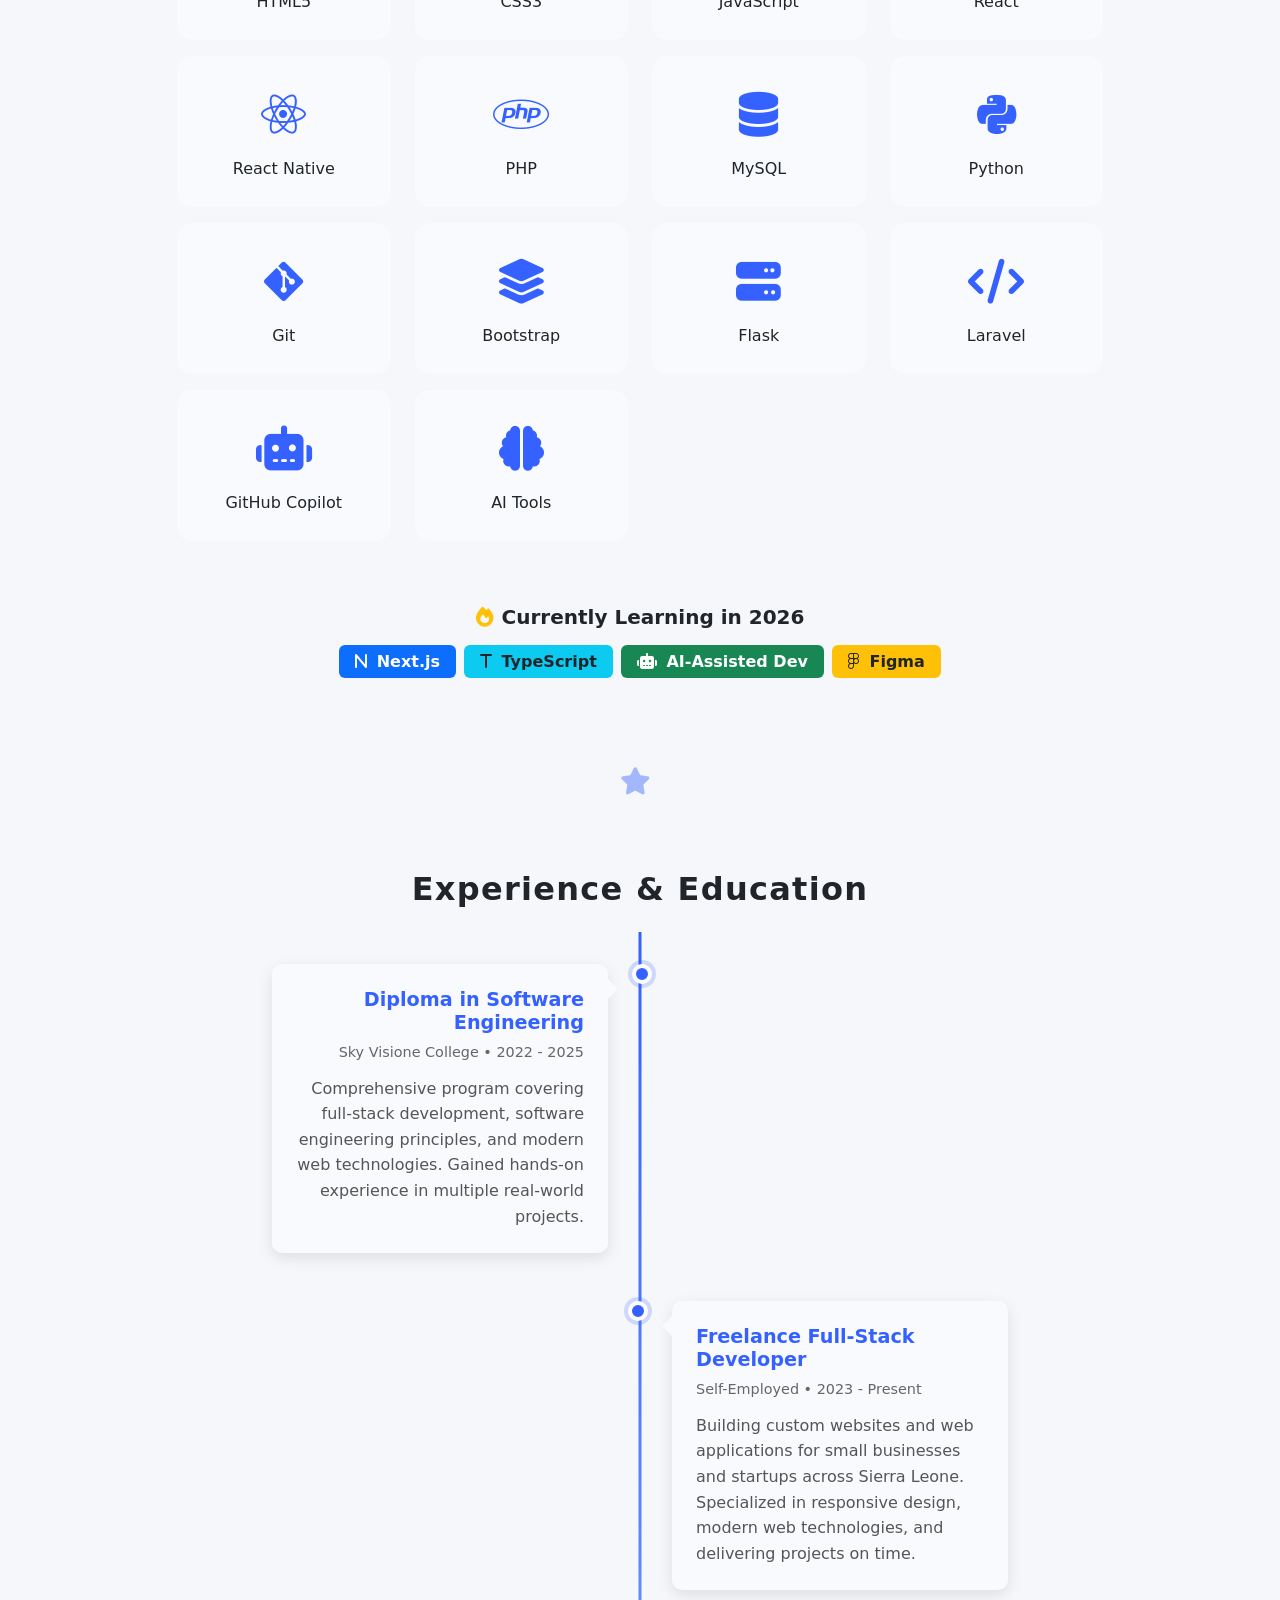
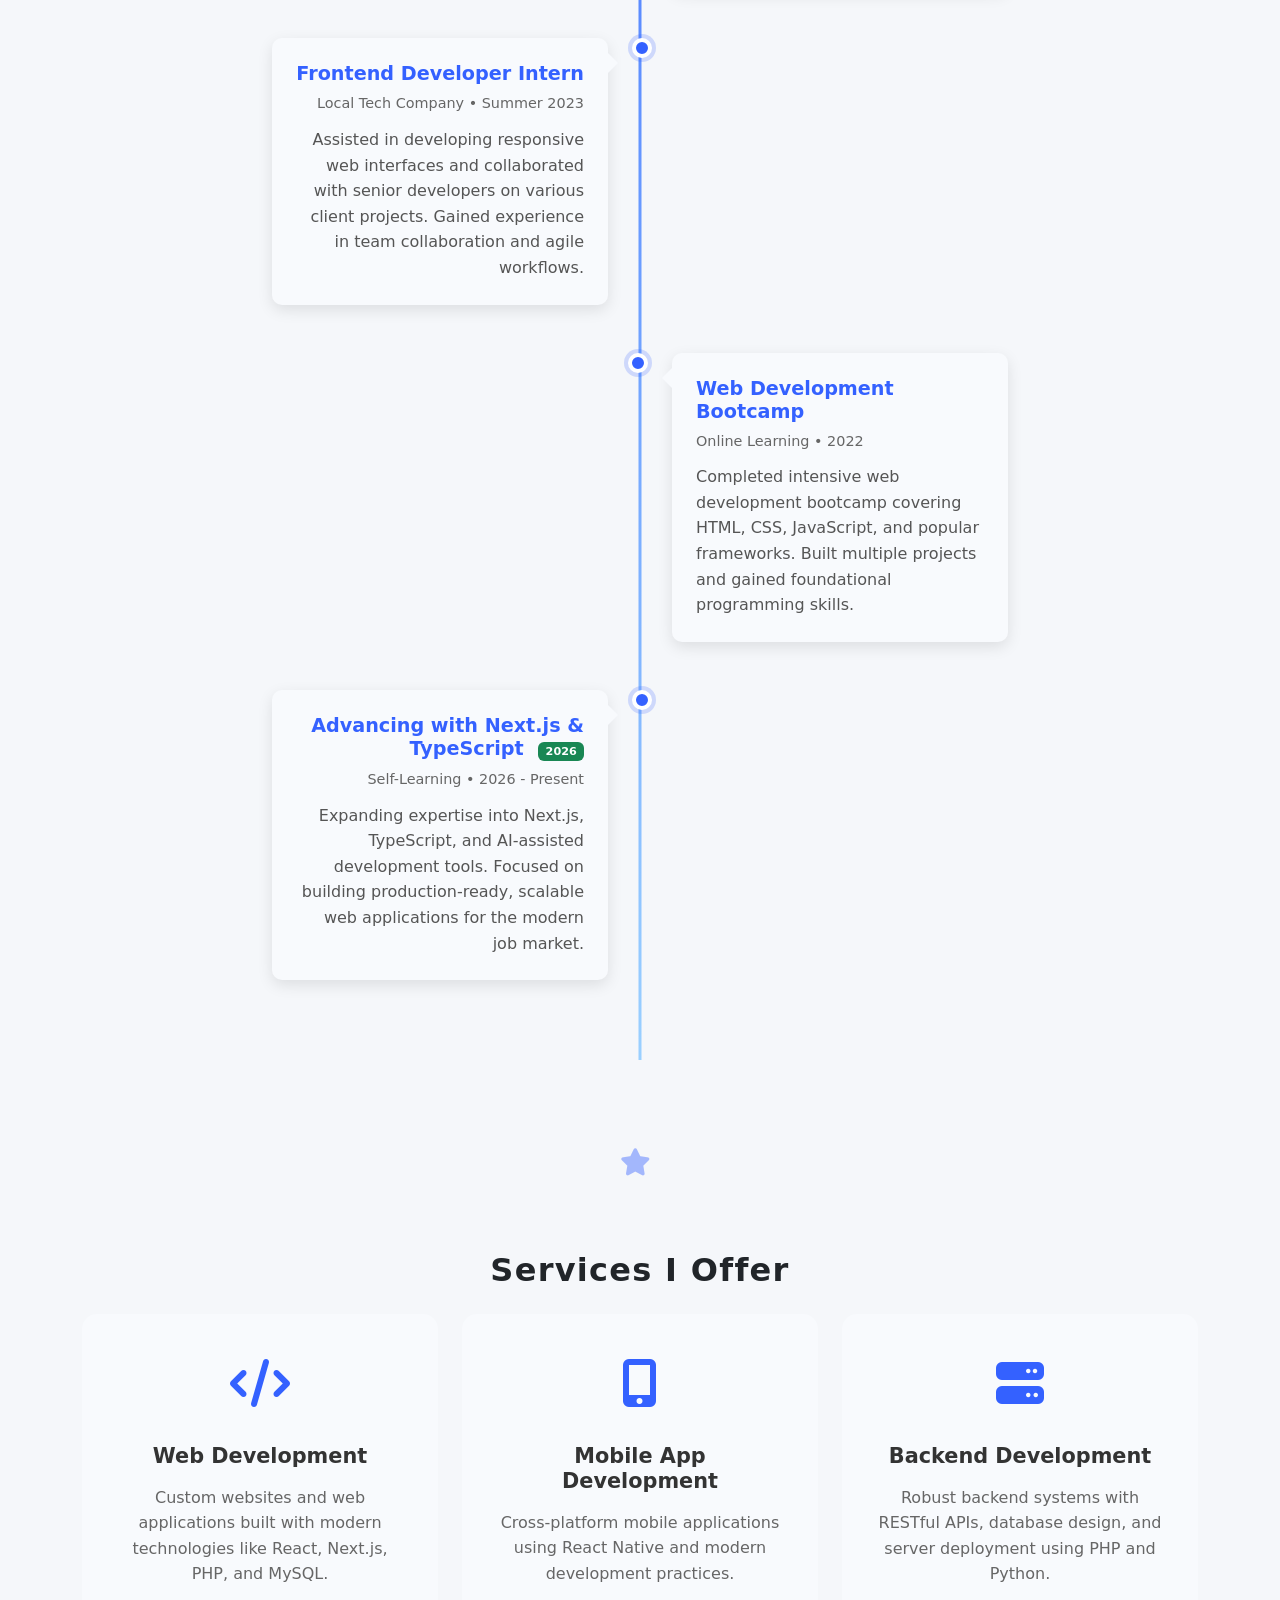
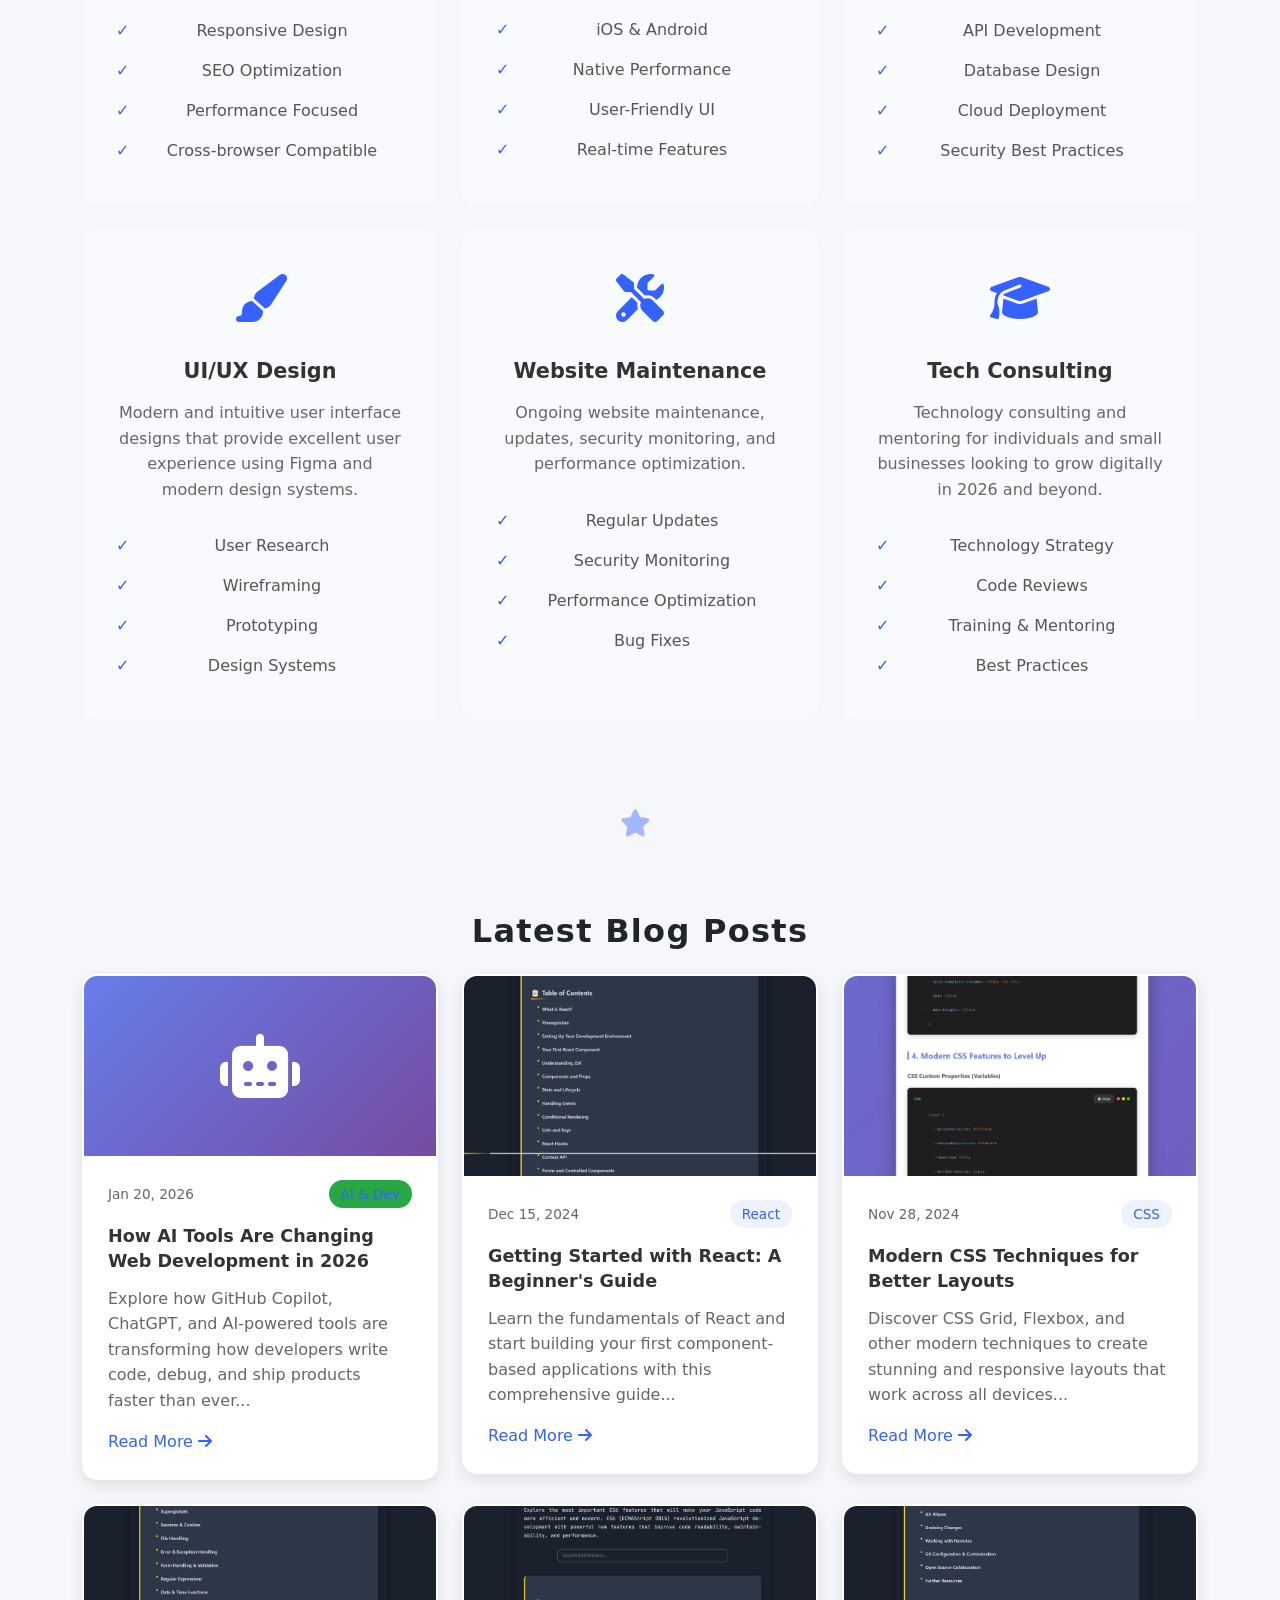
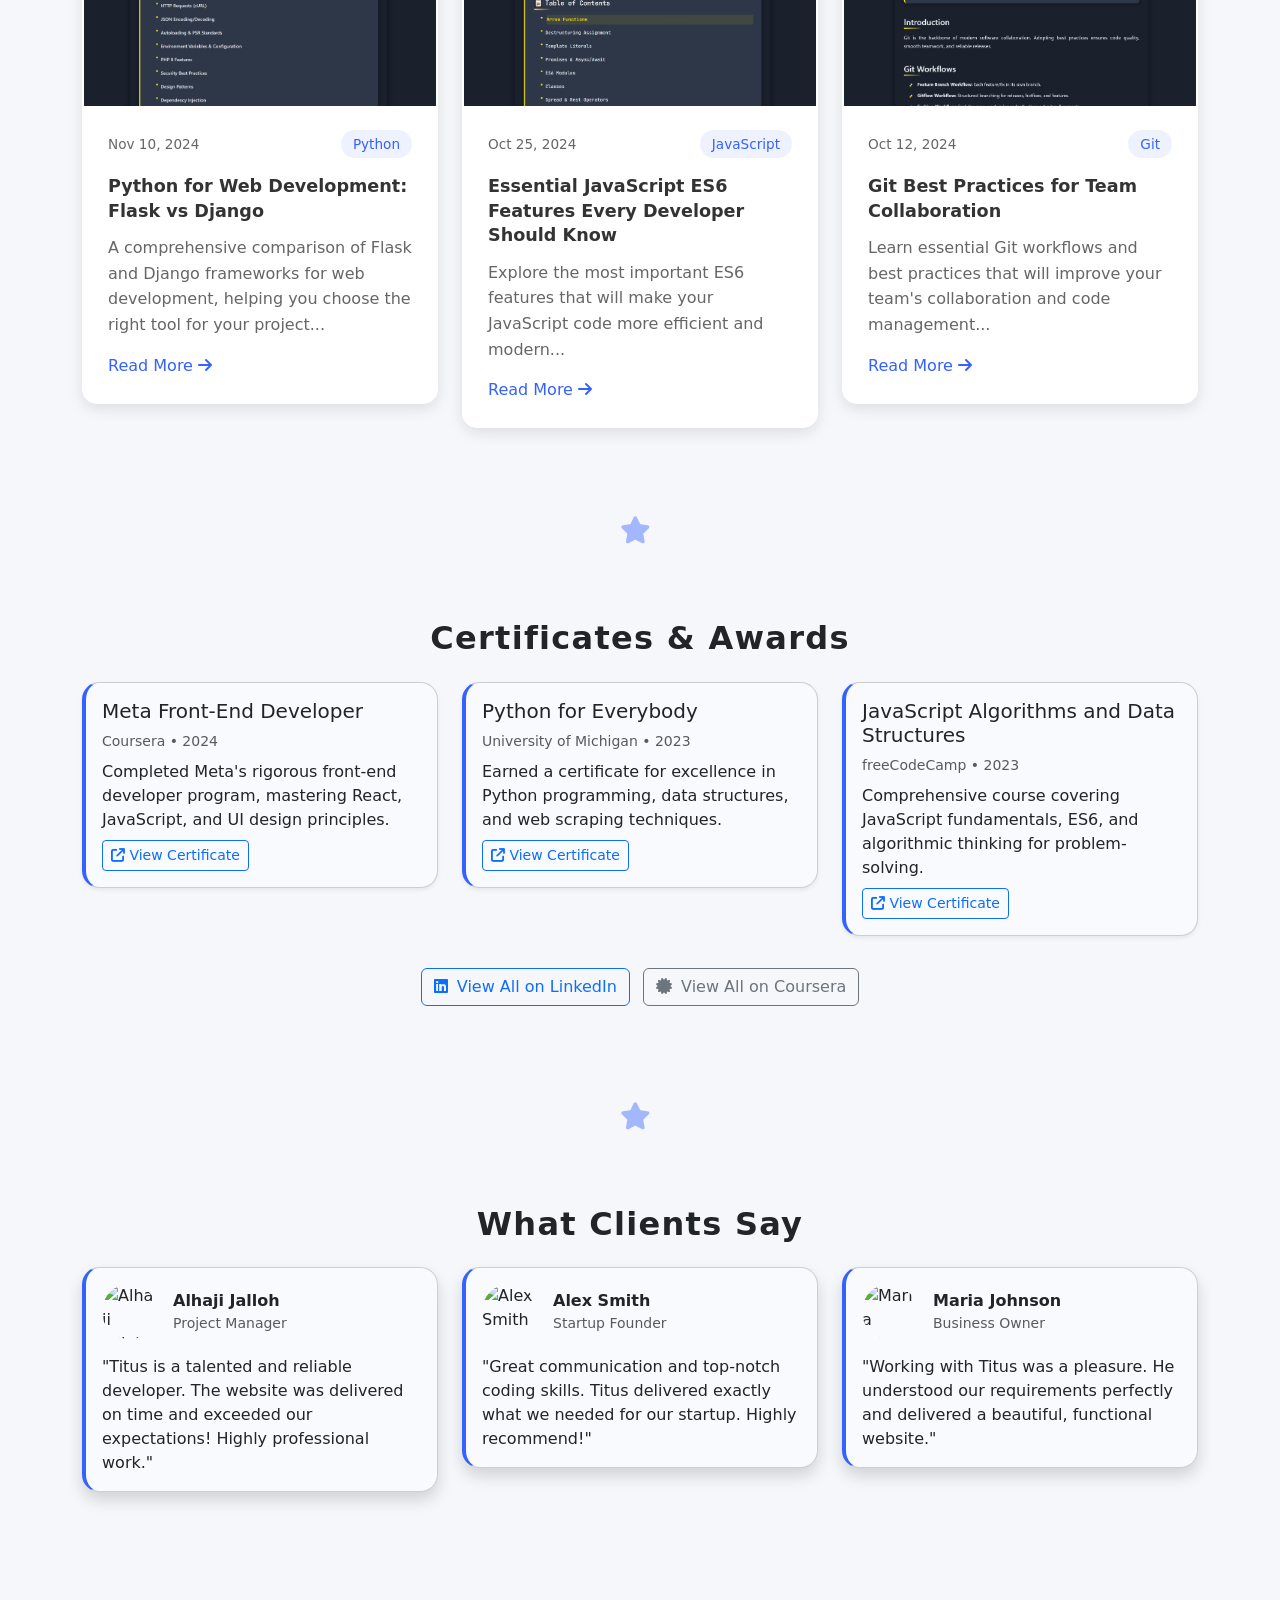
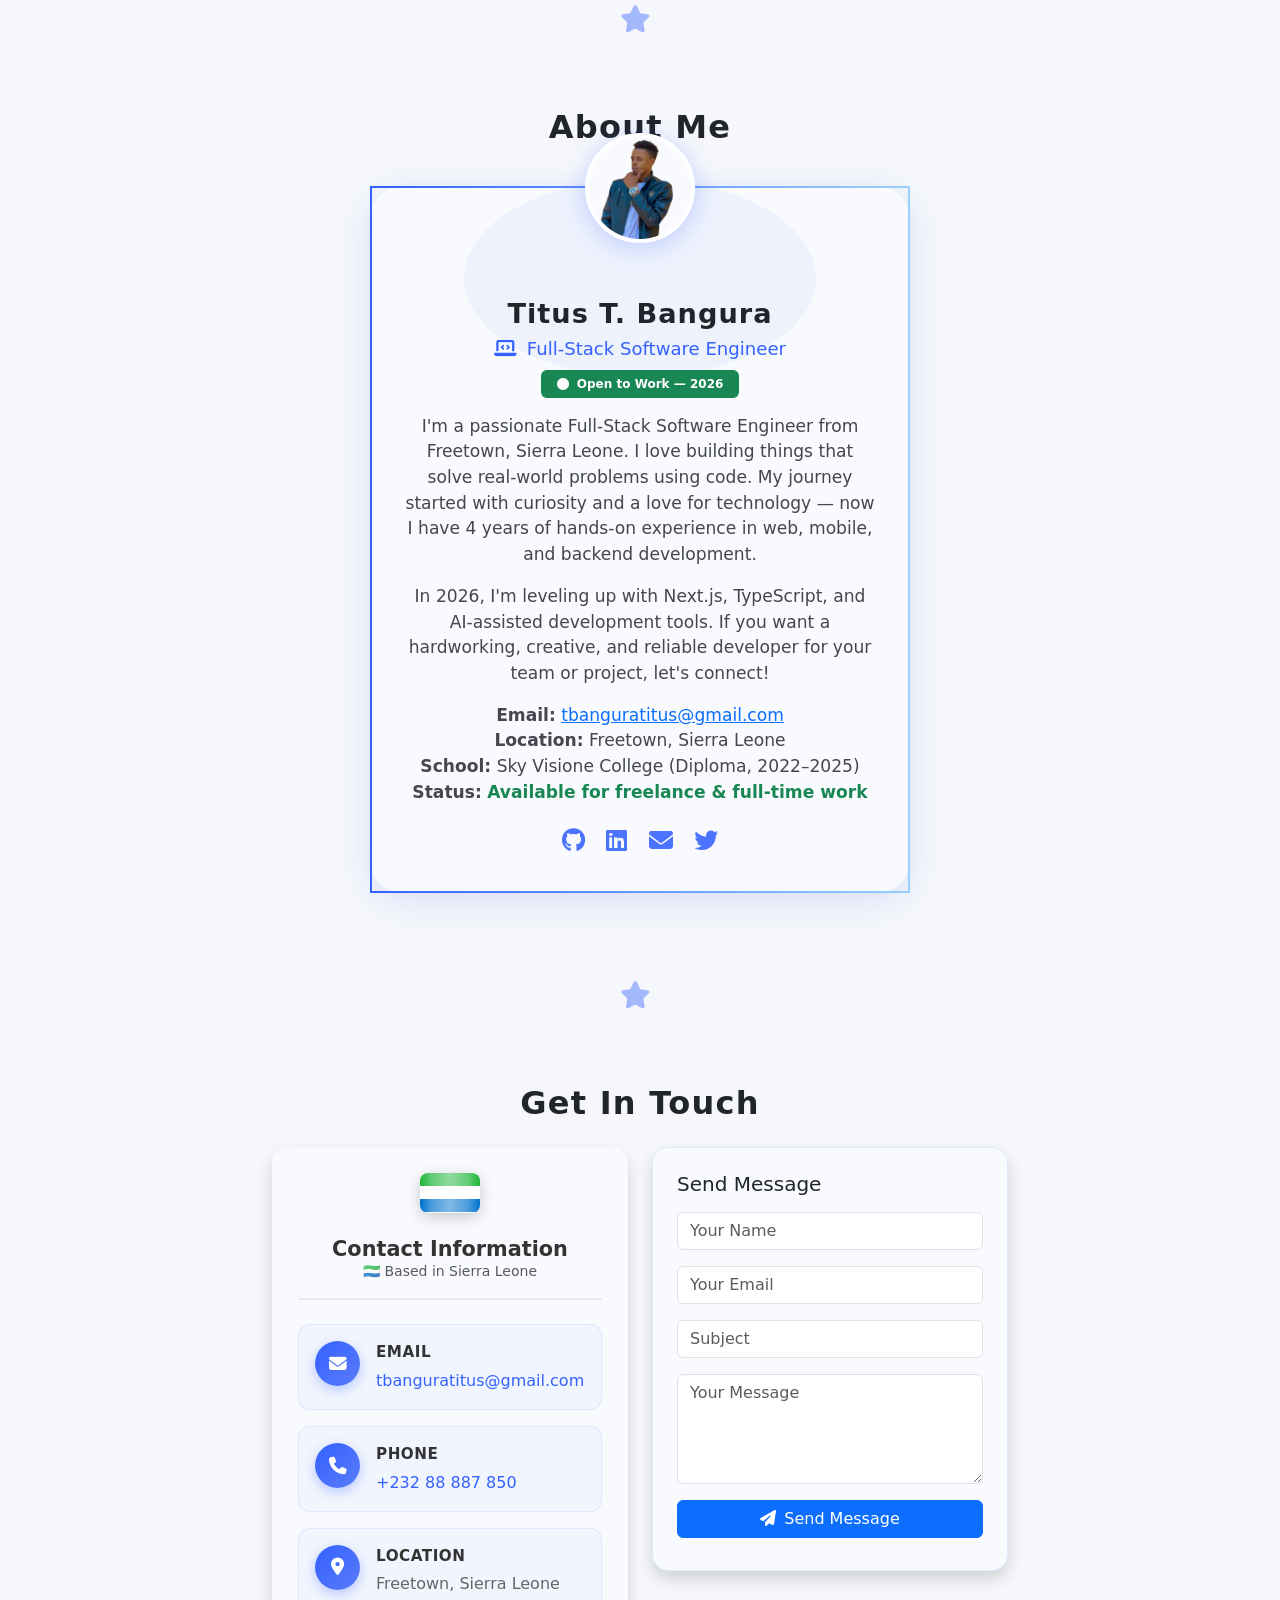
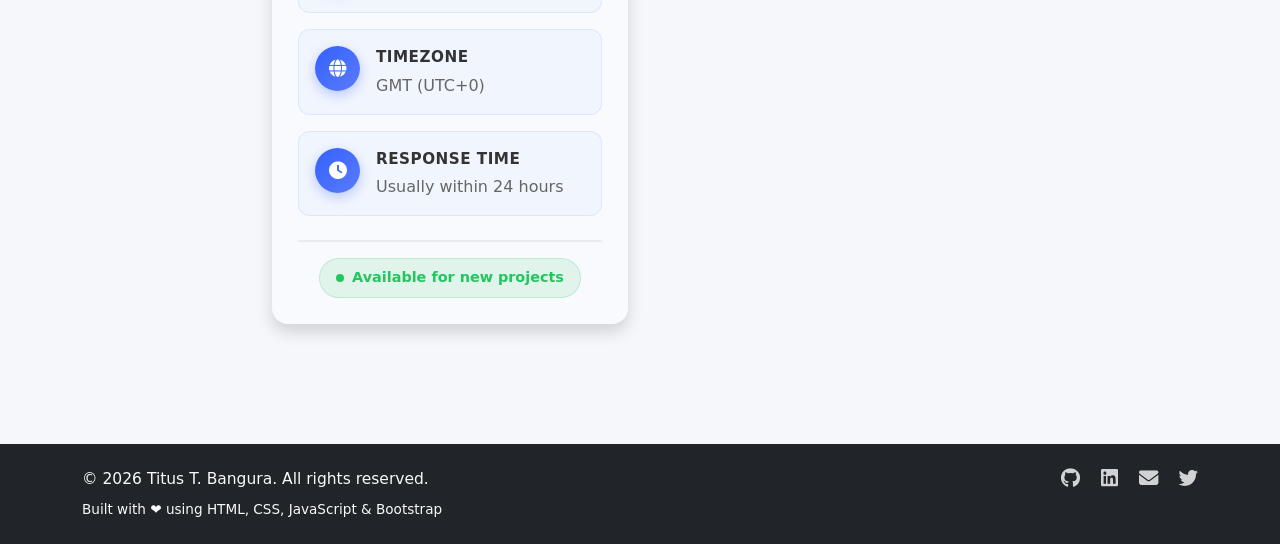
==== commit 6a4f27ef: "Update link to case study in index.html" ====
--- a/index.html
+++ b/index.html
@@ -151,7 +151,7 @@
             <p class="card-text">Vendora Lite is a social marketplace built in Sierra Leone for Africa. Users can buy and sell products, create listings, chat in real time, send voice messages, make calls and connect through a social community feed.</p>
             <div class="project-links">
               <a href="https://play.google.com/store/apps/details?id=com.vendora.lite&pcampaignid=web_share" class="btn btn-outline-primary btn-sm" target="_blank"><i class="fa-solid fa-arrow-up-right-from-square"></i> Download on Google Play</a>
-              <a href="titus-dev.me/projects/vendora-lite" class="btn btn-outline-secondary btn-sm" target="_blank"><i class="fa-brands fa-github"></i> View Case Study</a>
+              <a href="vendora-lite-project-page/vendora-lite-project-page/index.html" class="btn btn-outline-secondary btn-sm" target="_blank"><i class="fa-brands fa-github"></i> View Case Study</a>
             </div>
           </div>
         </div>
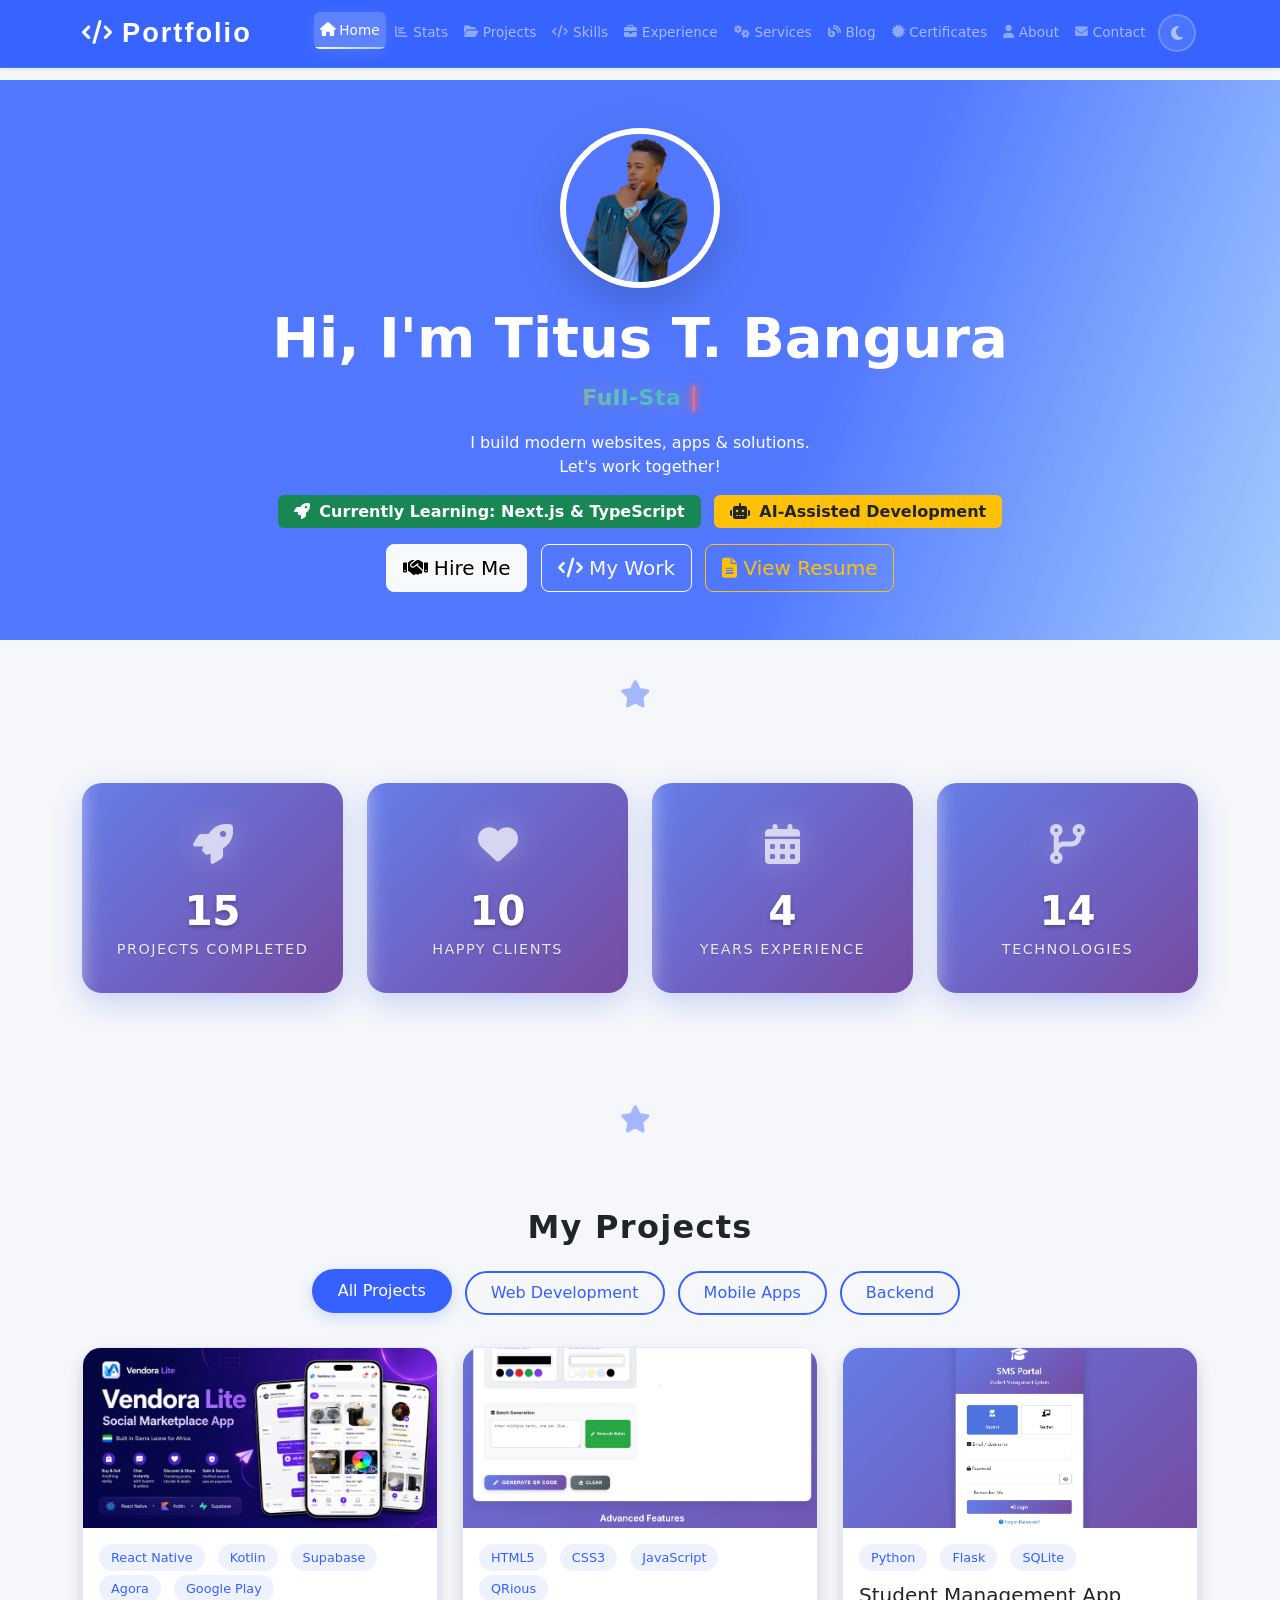
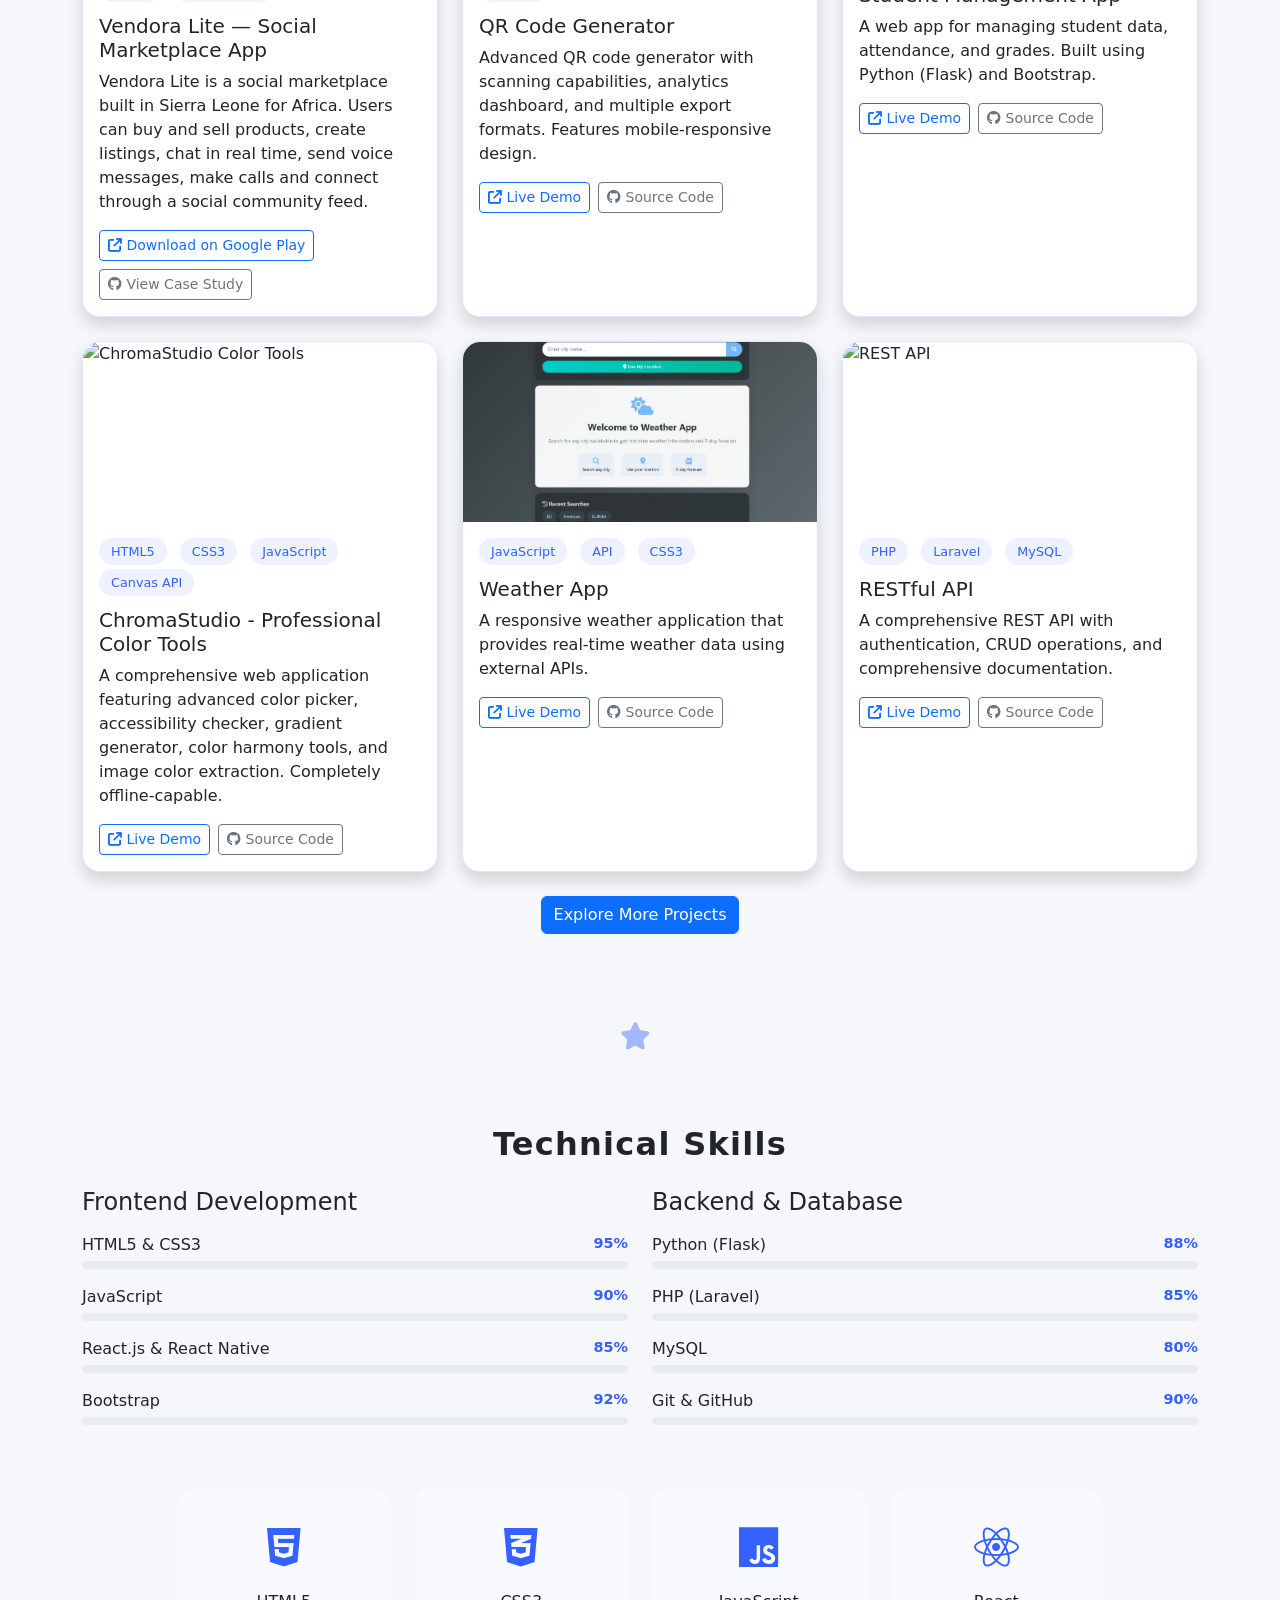
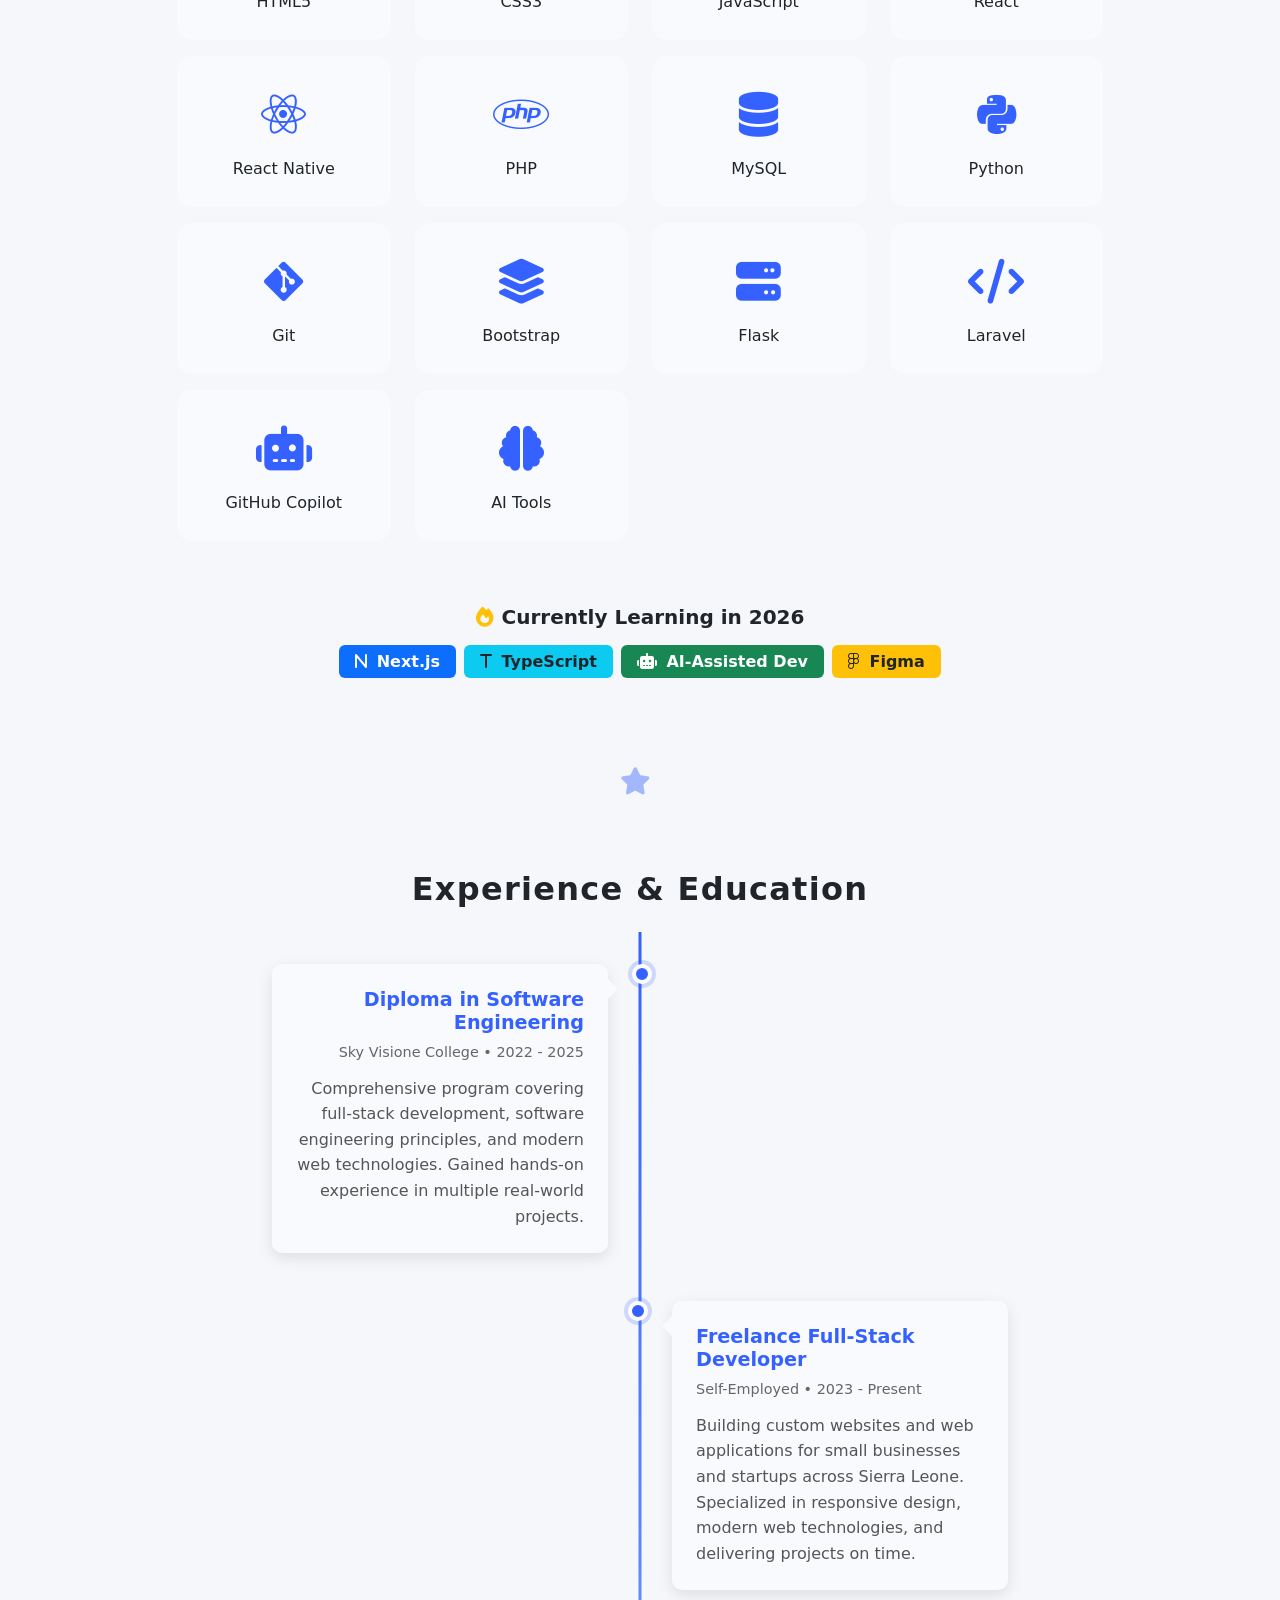
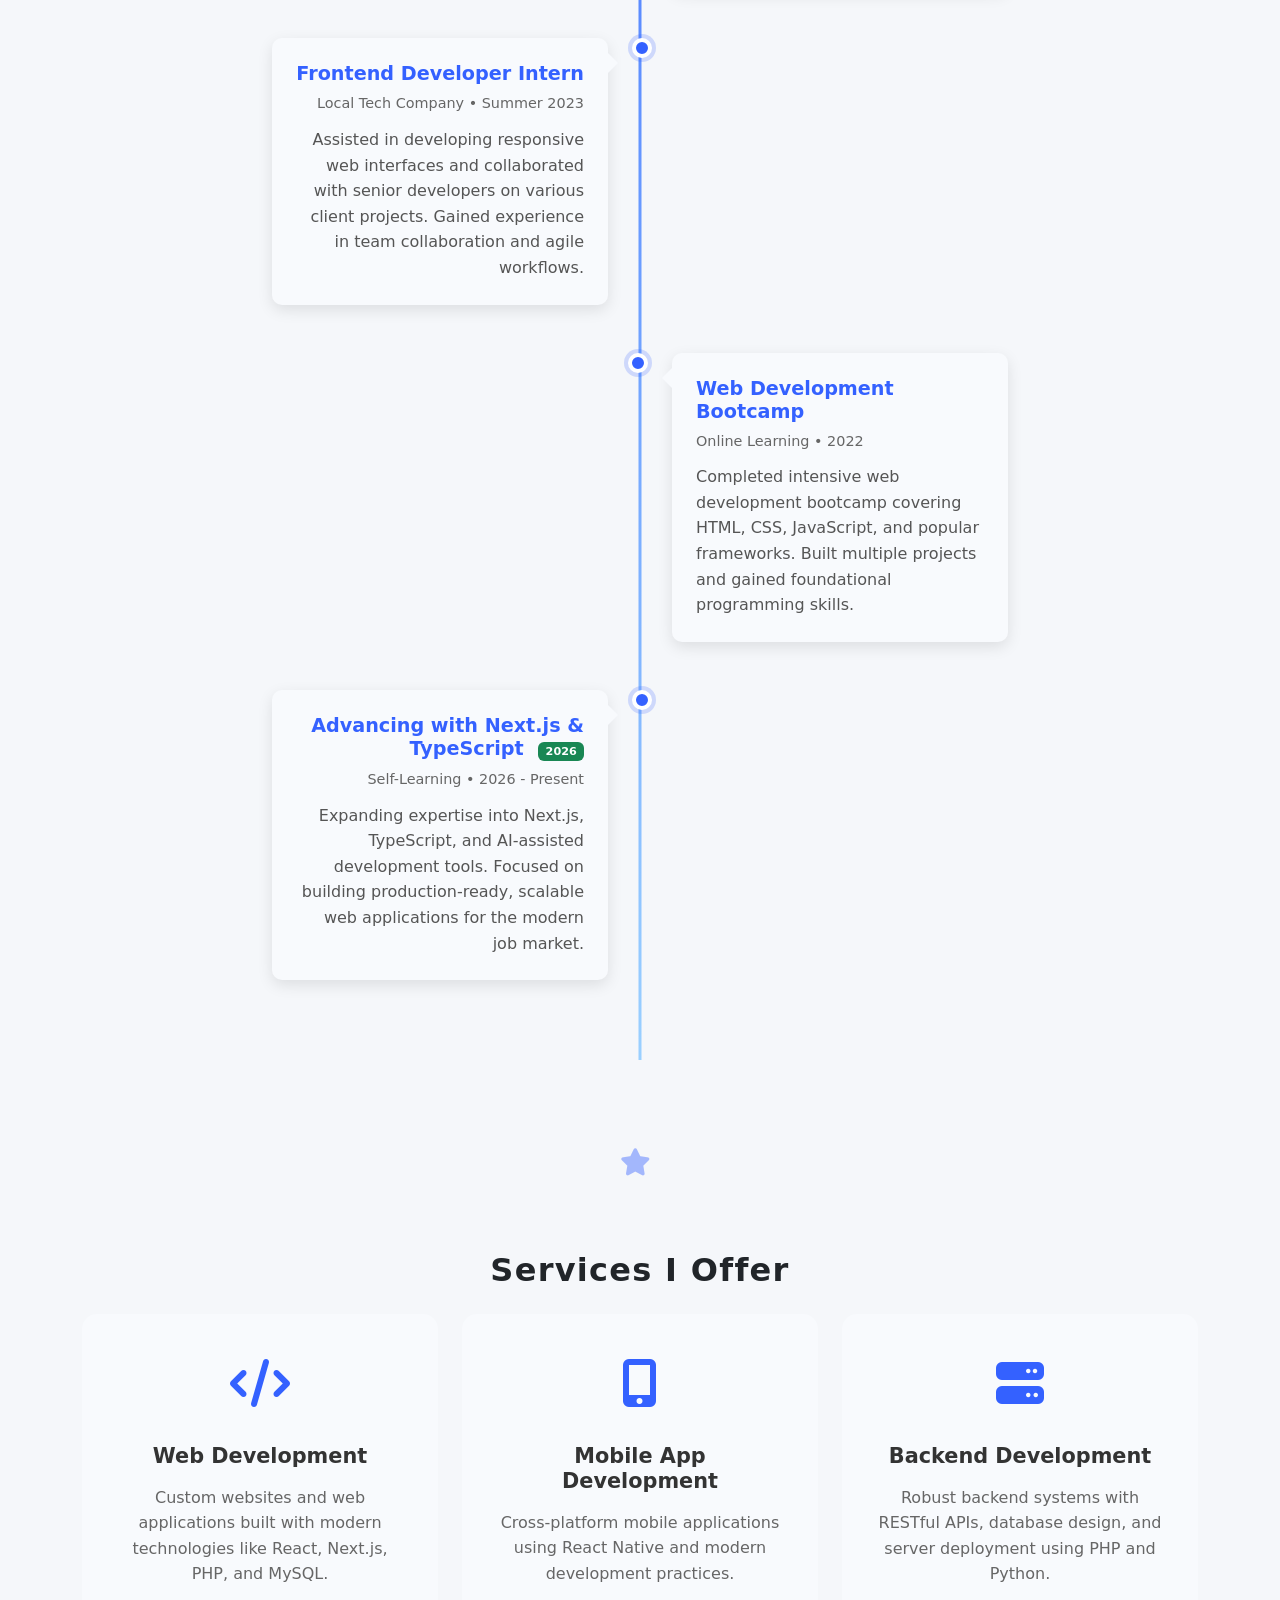
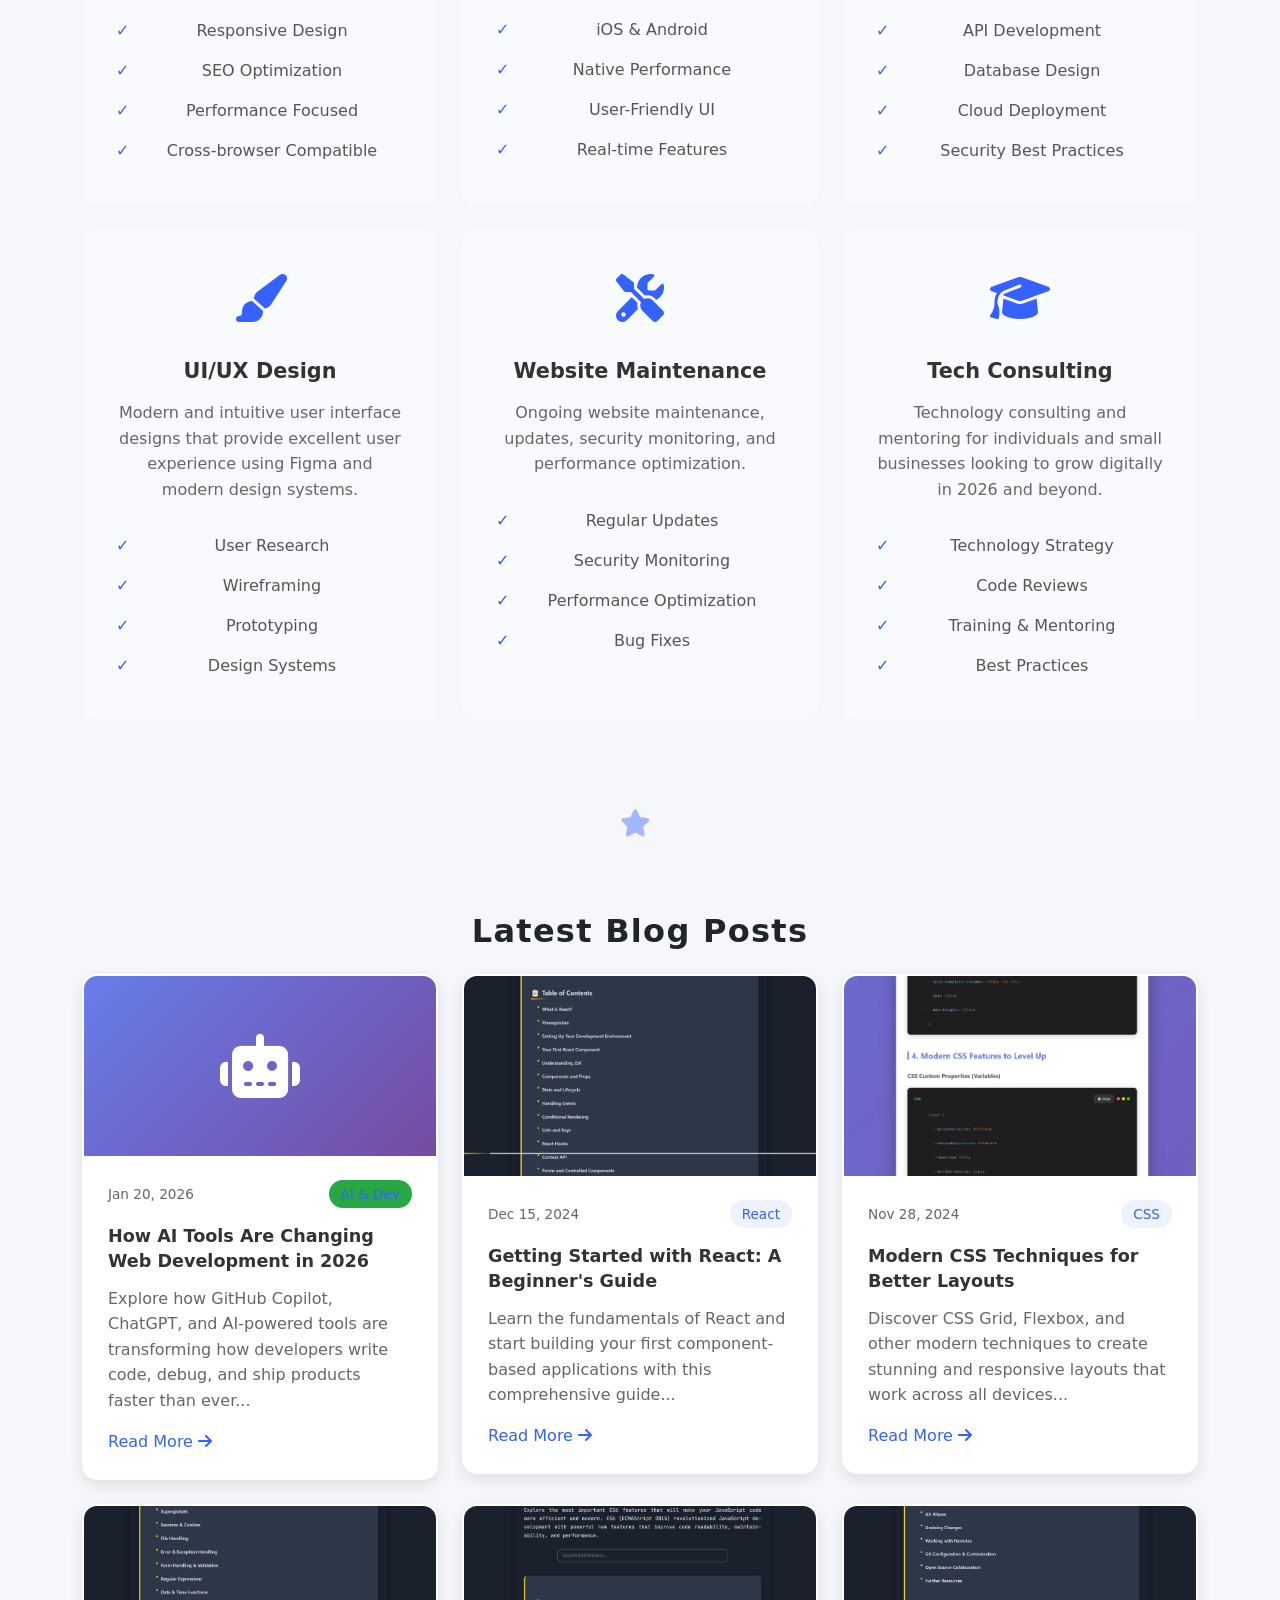
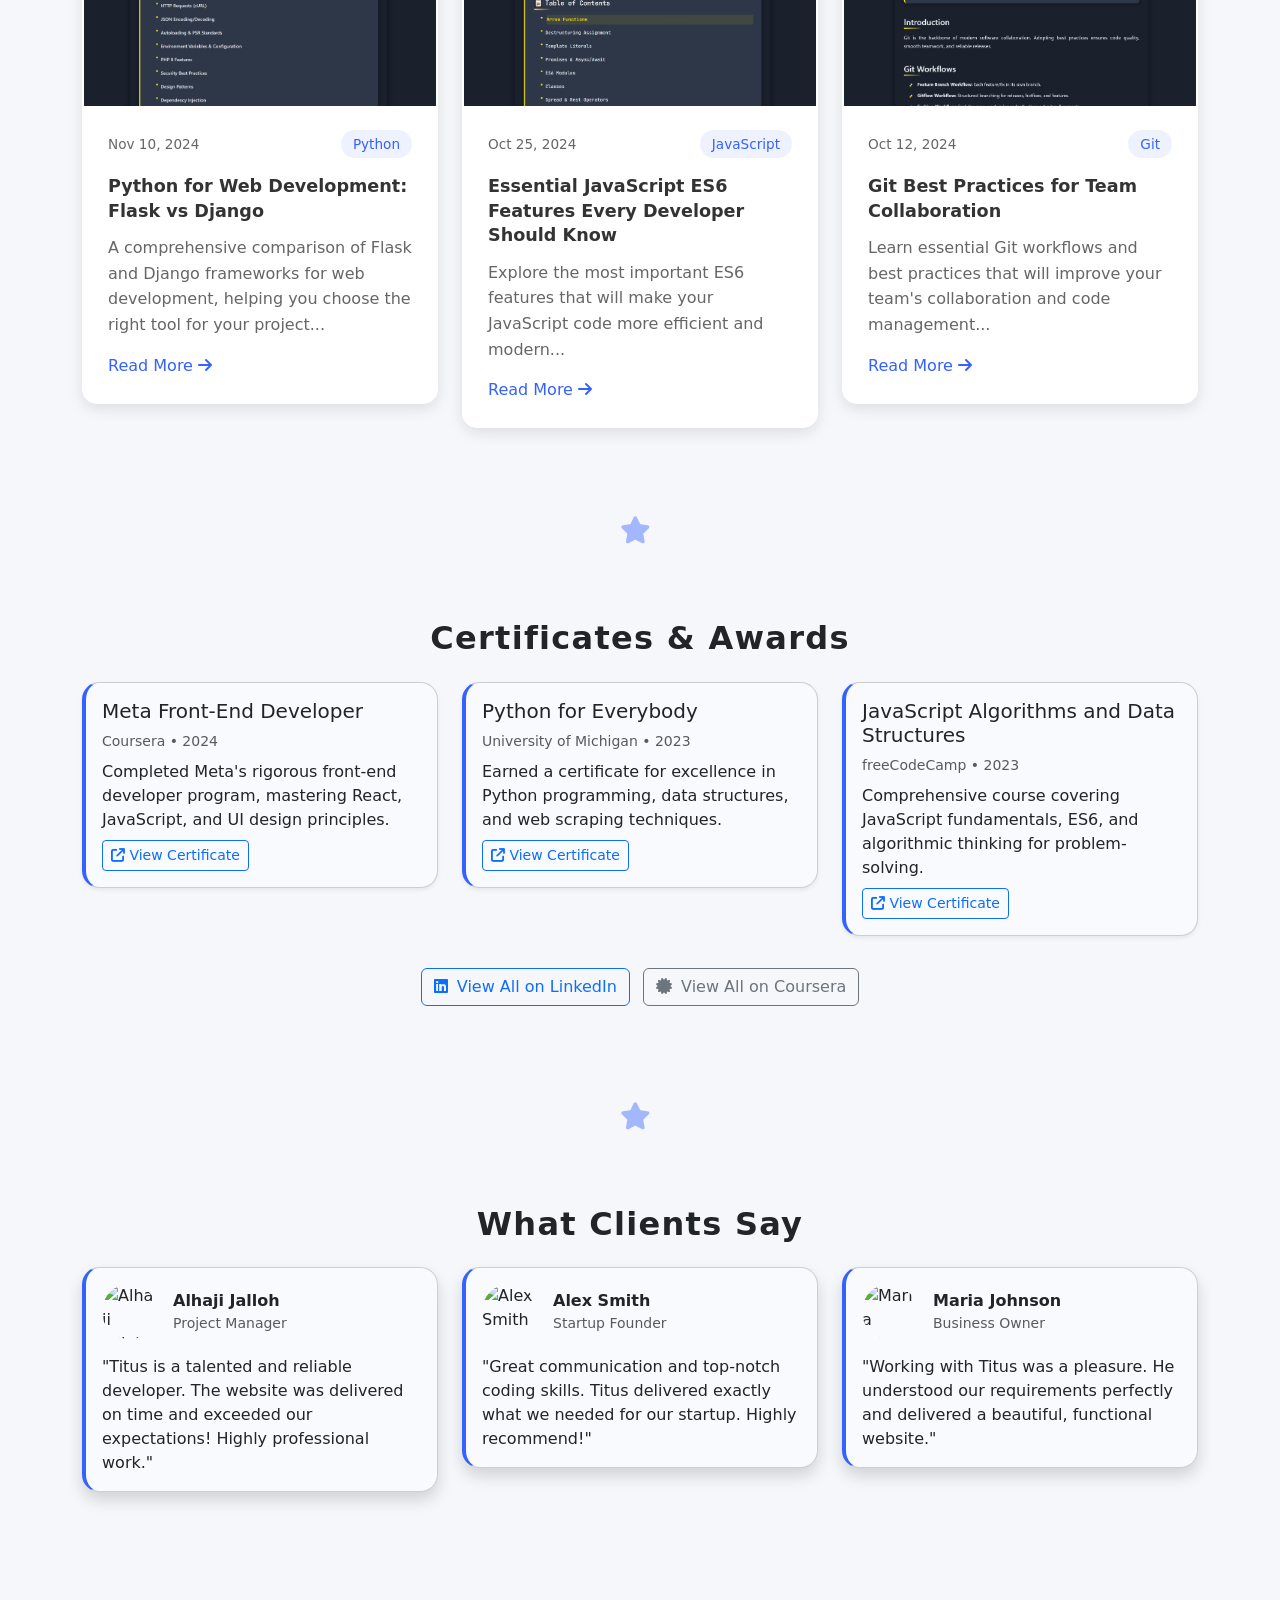
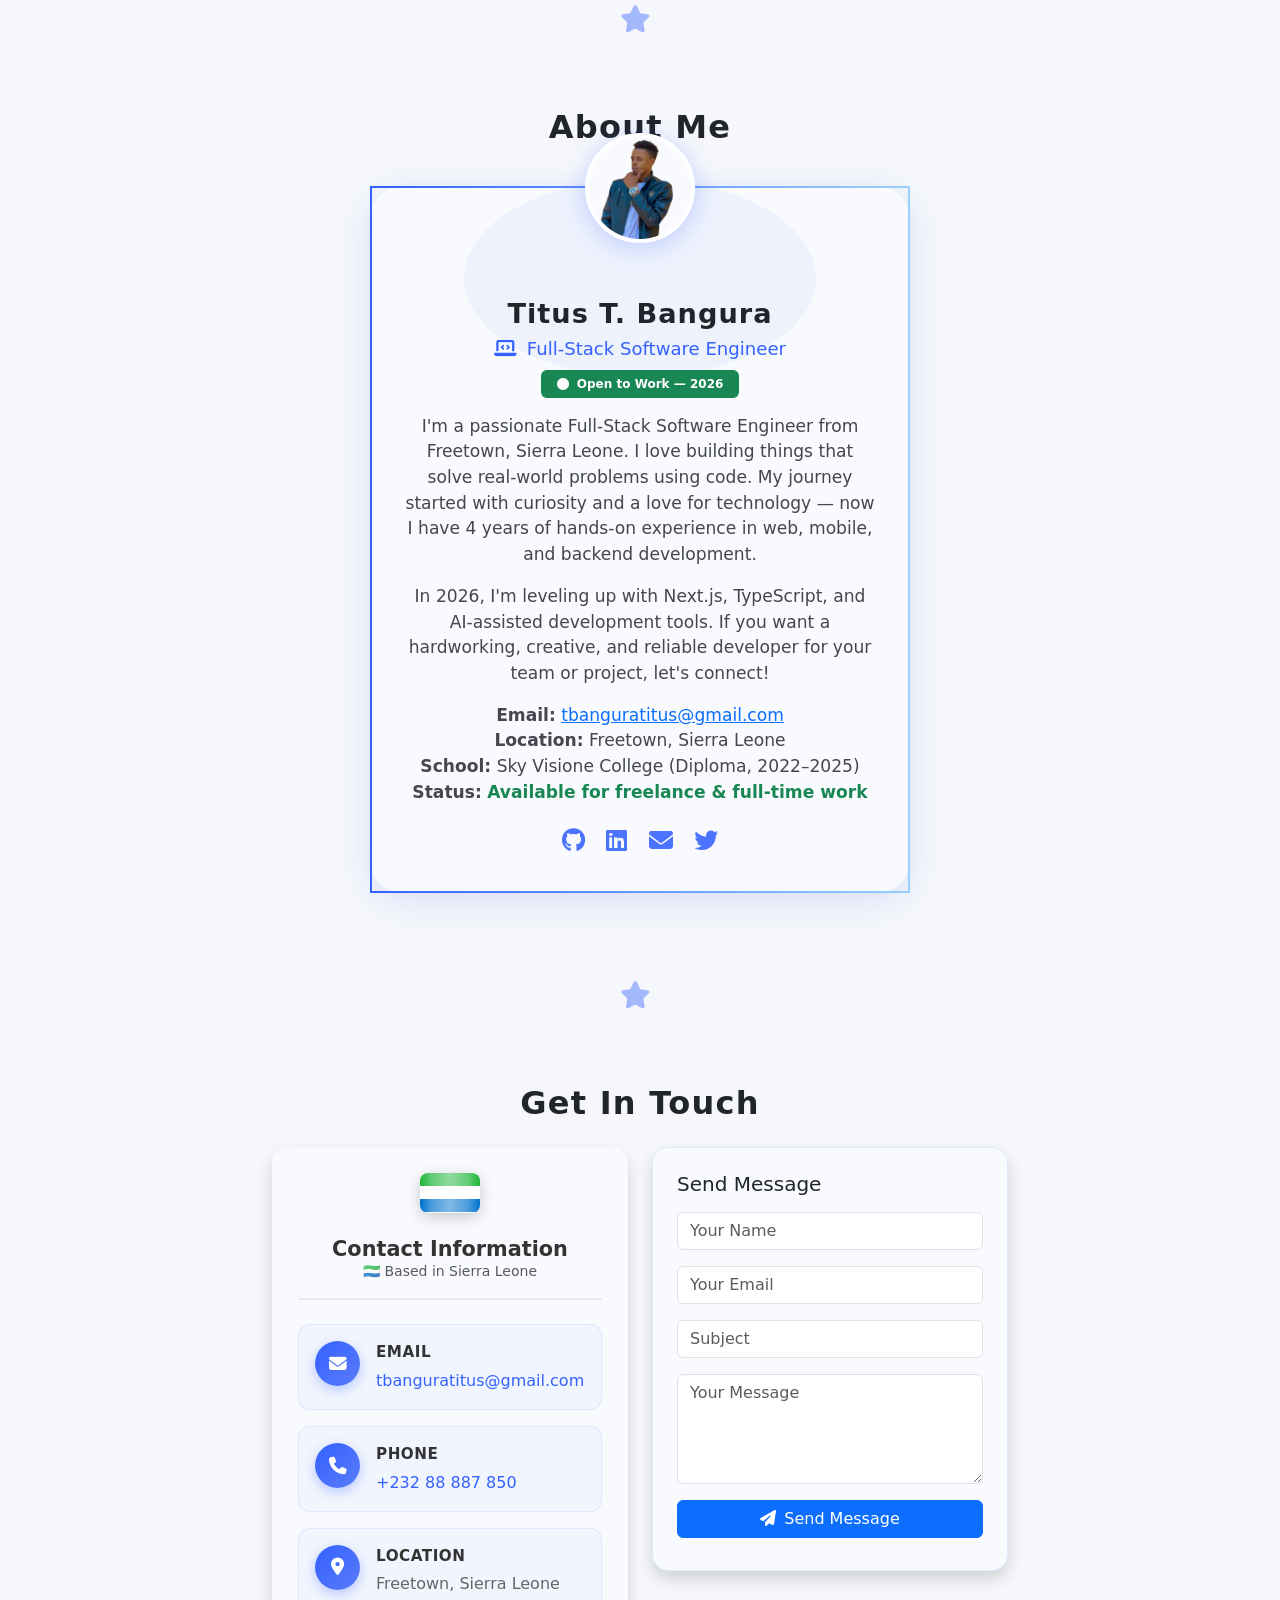
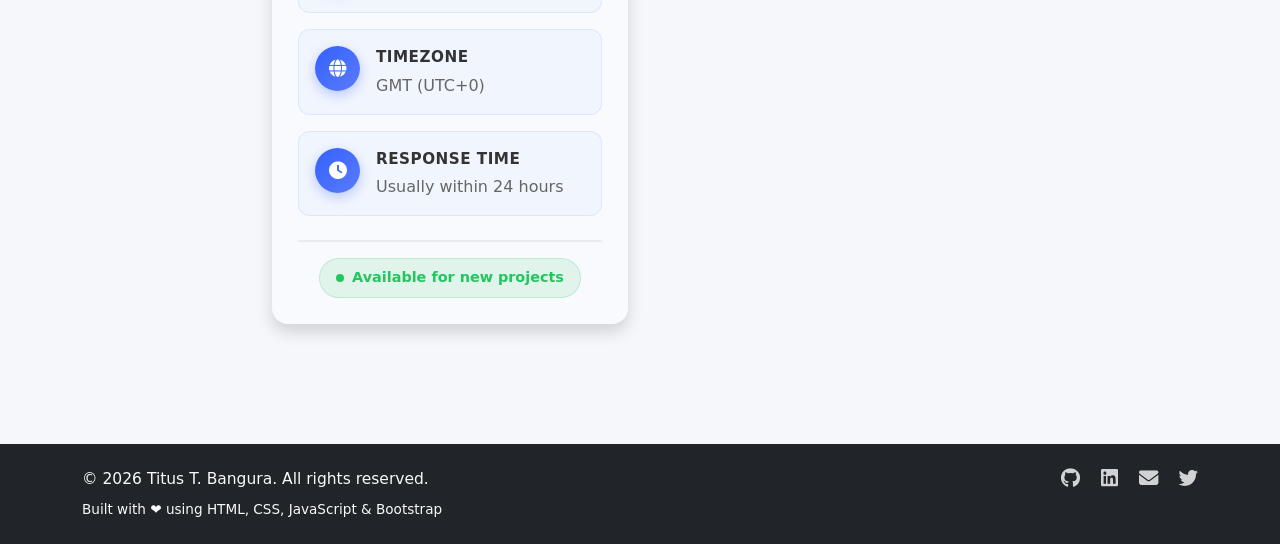
==== commit 46269af2: "Fix link to case study in index.html" ====
--- a/index.html
+++ b/index.html
@@ -151,7 +151,7 @@
             <p class="card-text">Vendora Lite is a social marketplace built in Sierra Leone for Africa. Users can buy and sell products, create listings, chat in real time, send voice messages, make calls and connect through a social community feed.</p>
             <div class="project-links">
               <a href="https://play.google.com/store/apps/details?id=com.vendora.lite&pcampaignid=web_share" class="btn btn-outline-primary btn-sm" target="_blank"><i class="fa-solid fa-arrow-up-right-from-square"></i> Download on Google Play</a>
-              <a href="vendora-lite-project-page/vendora-lite-project-page/index.html" class="btn btn-outline-secondary btn-sm" target="_blank"><i class="fa-brands fa-github"></i> View Case Study</a>
+              <a href="vendora-lite-project-page/index.html" class="btn btn-outline-secondary btn-sm" target="_blank"><i class="fa-brands fa-github"></i> View Case Study</a>
             </div>
           </div>
         </div>
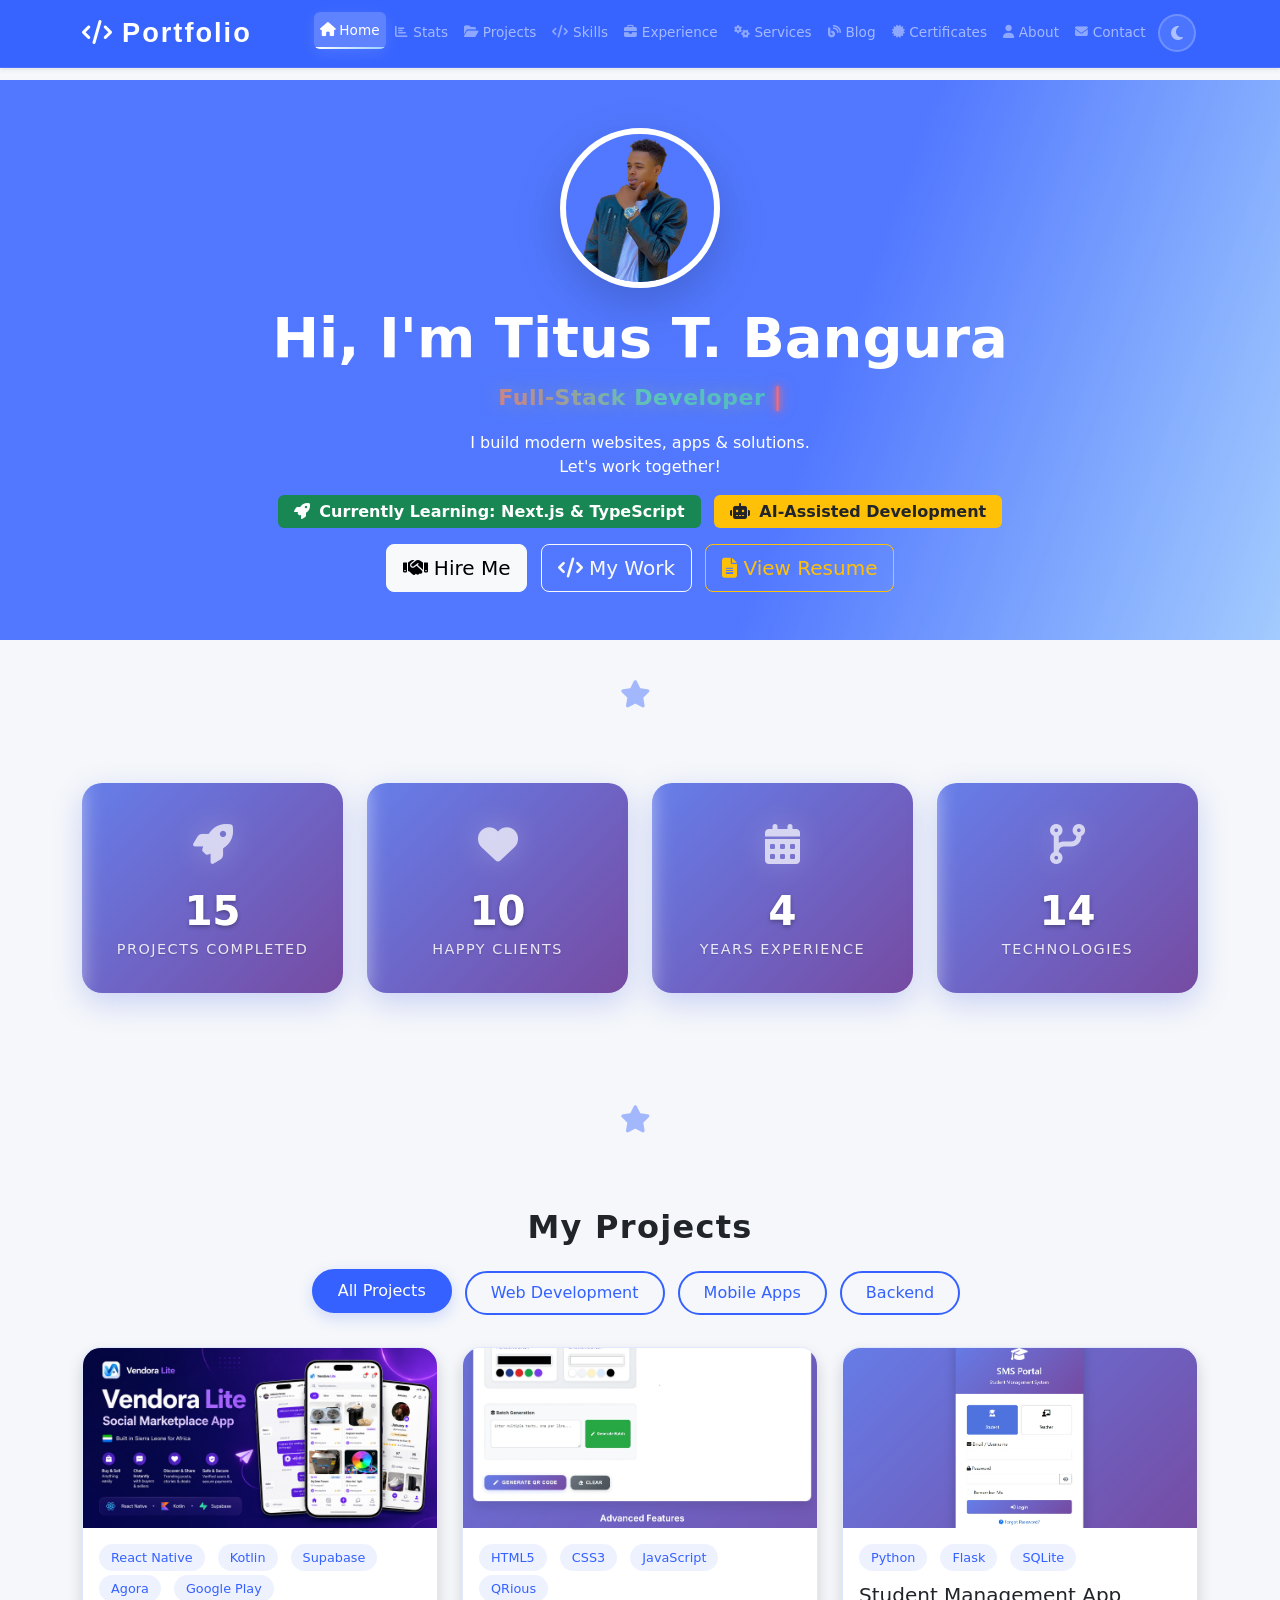
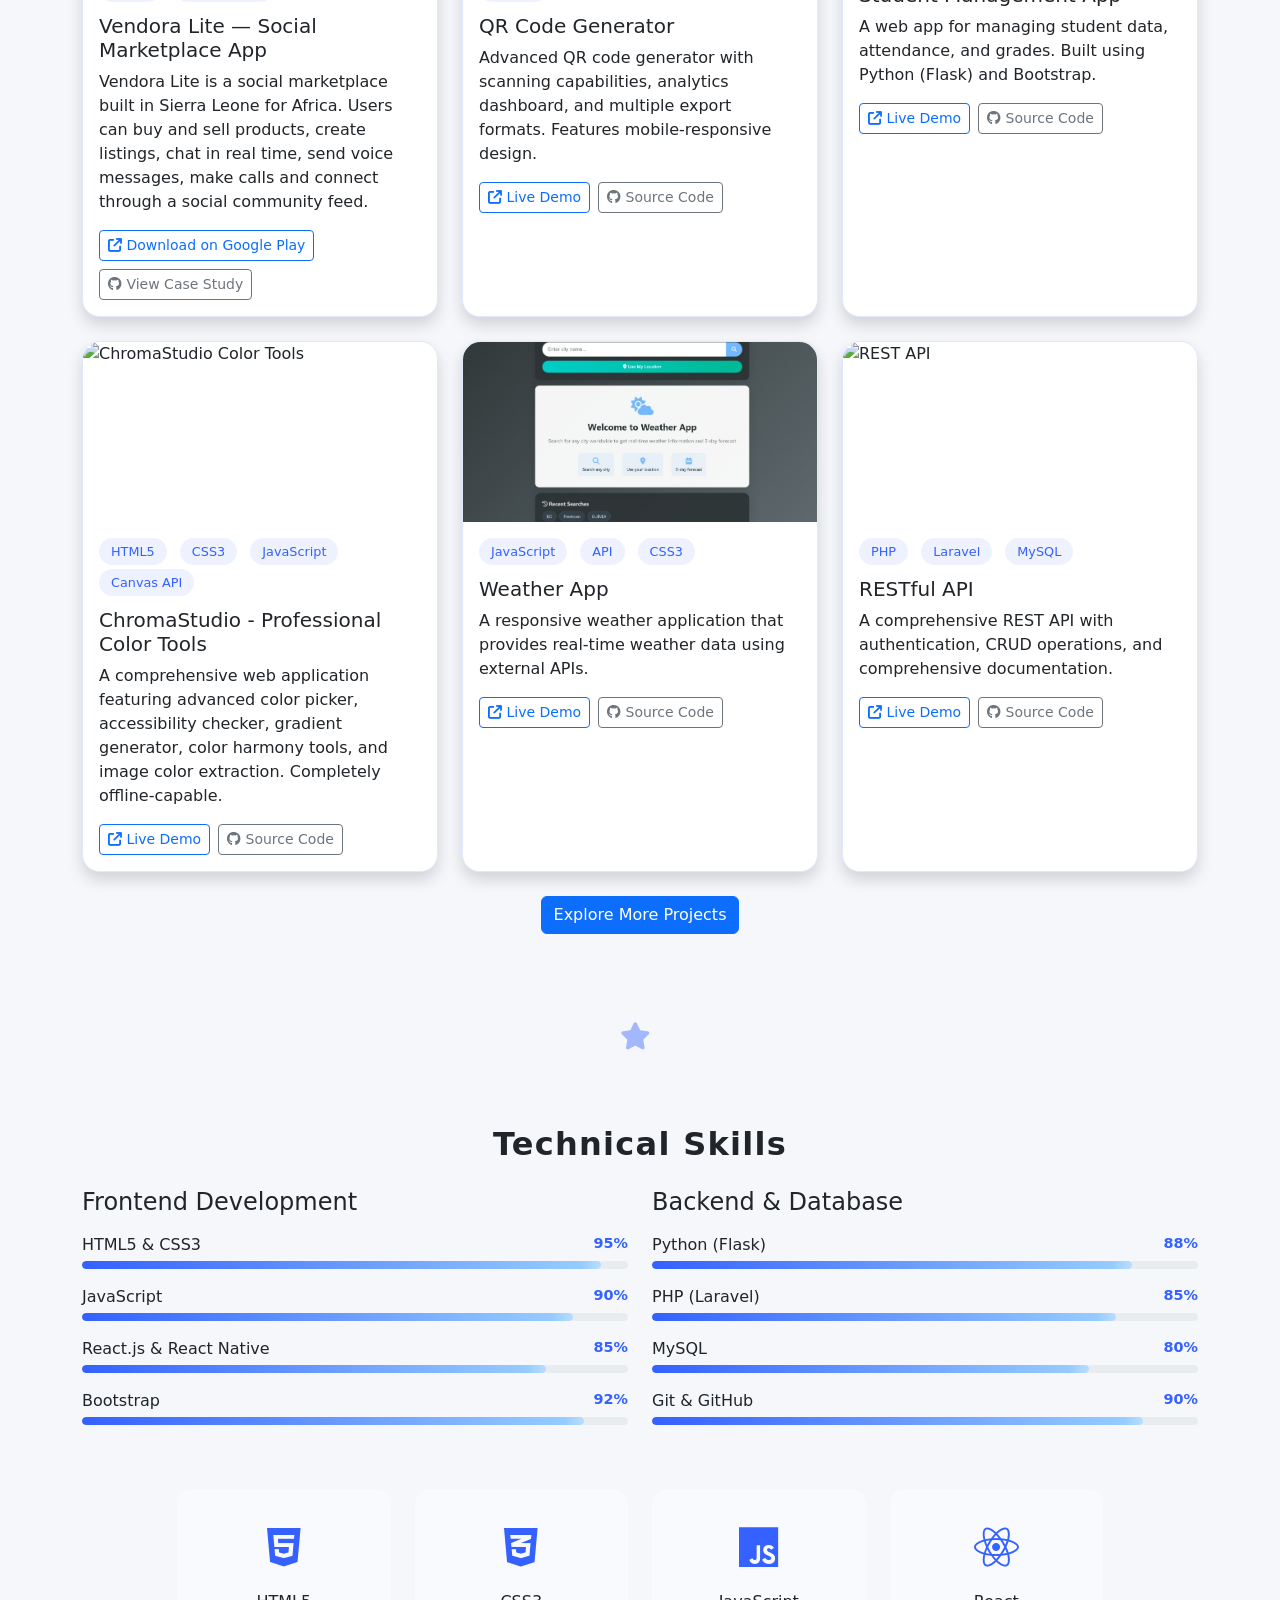
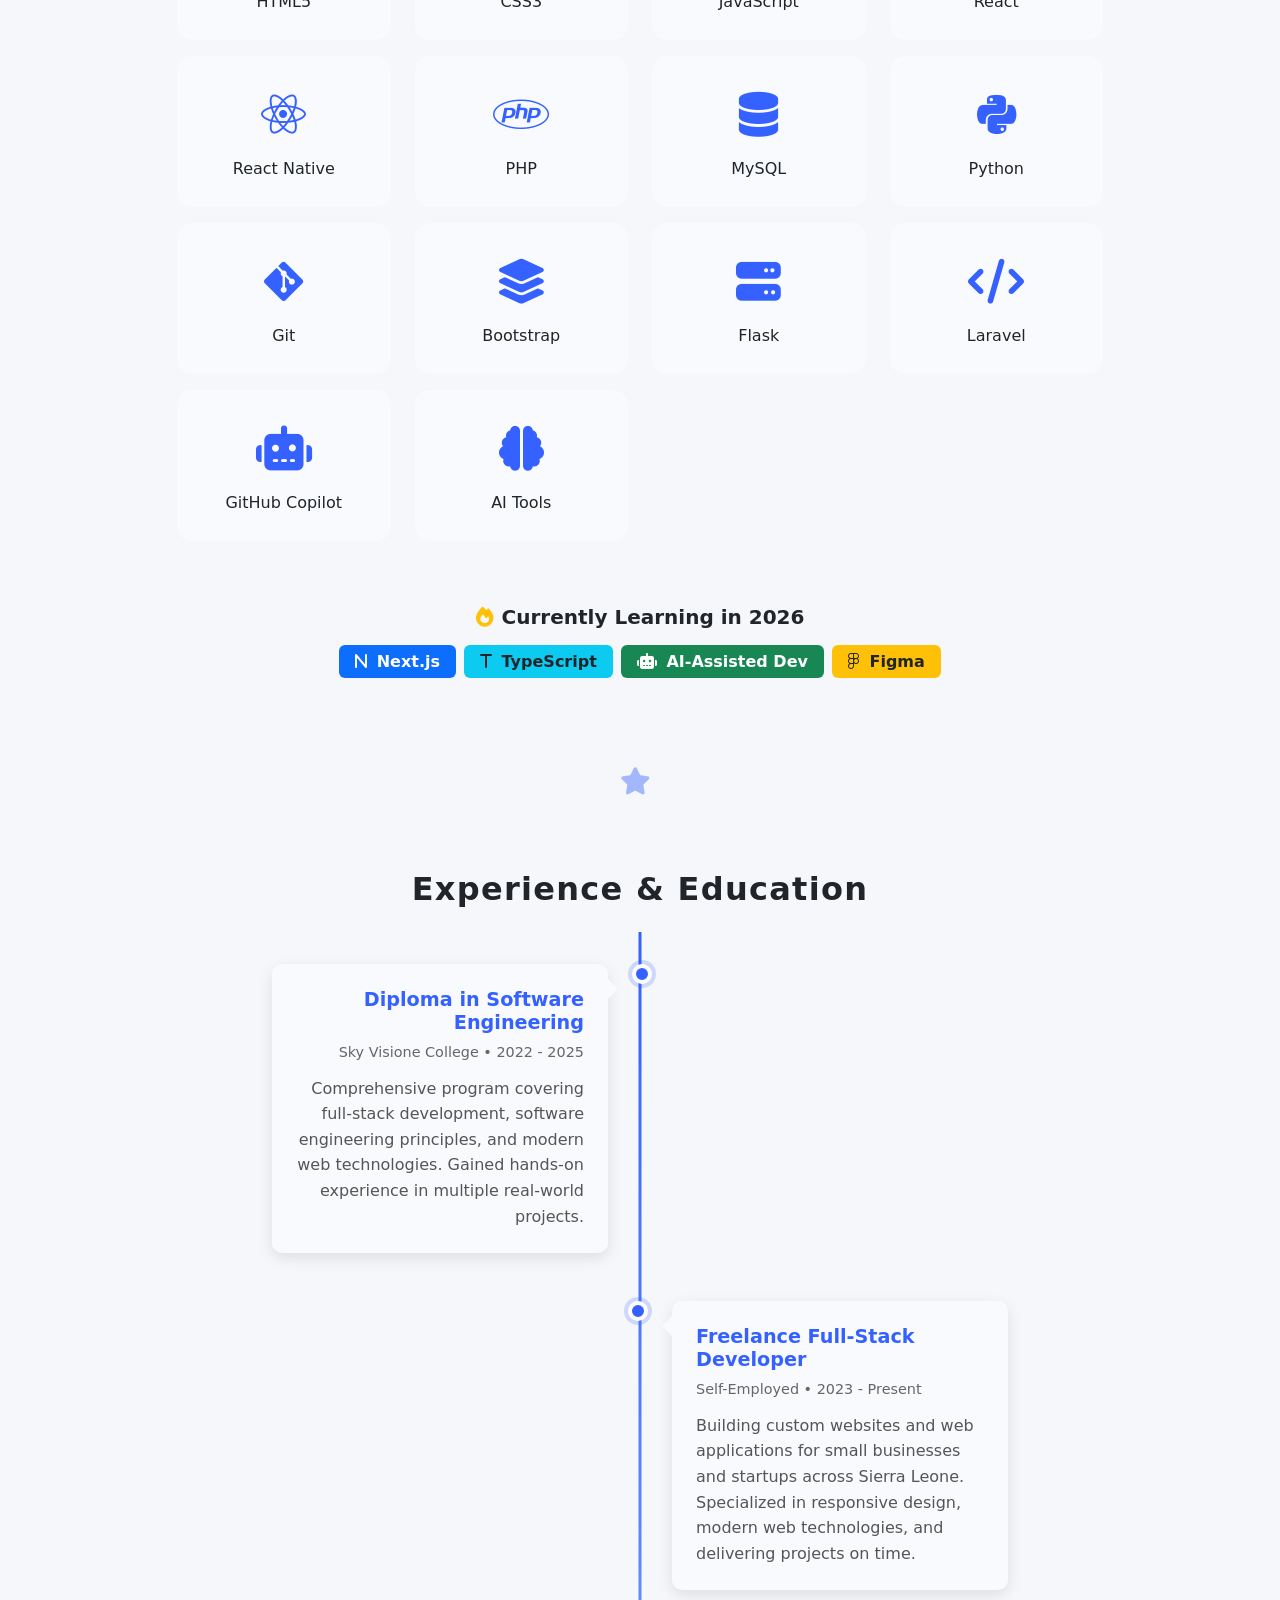
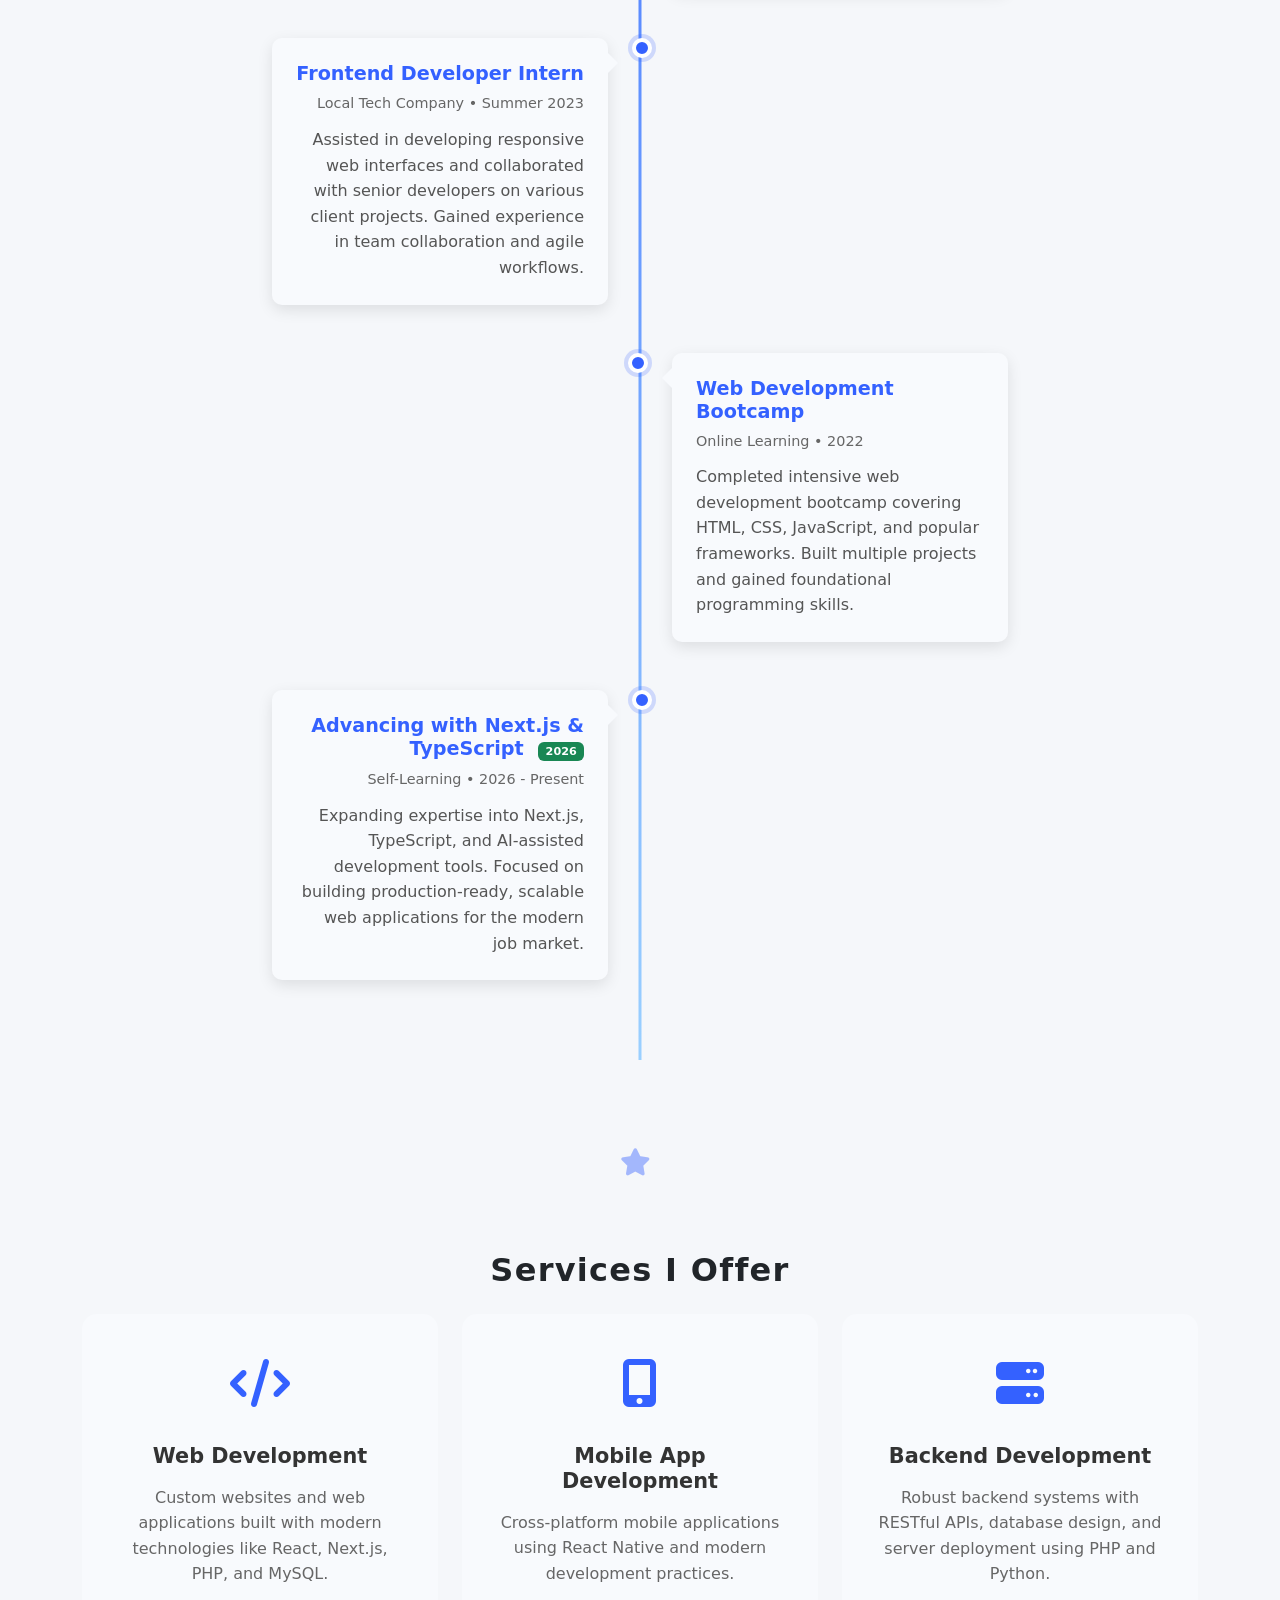
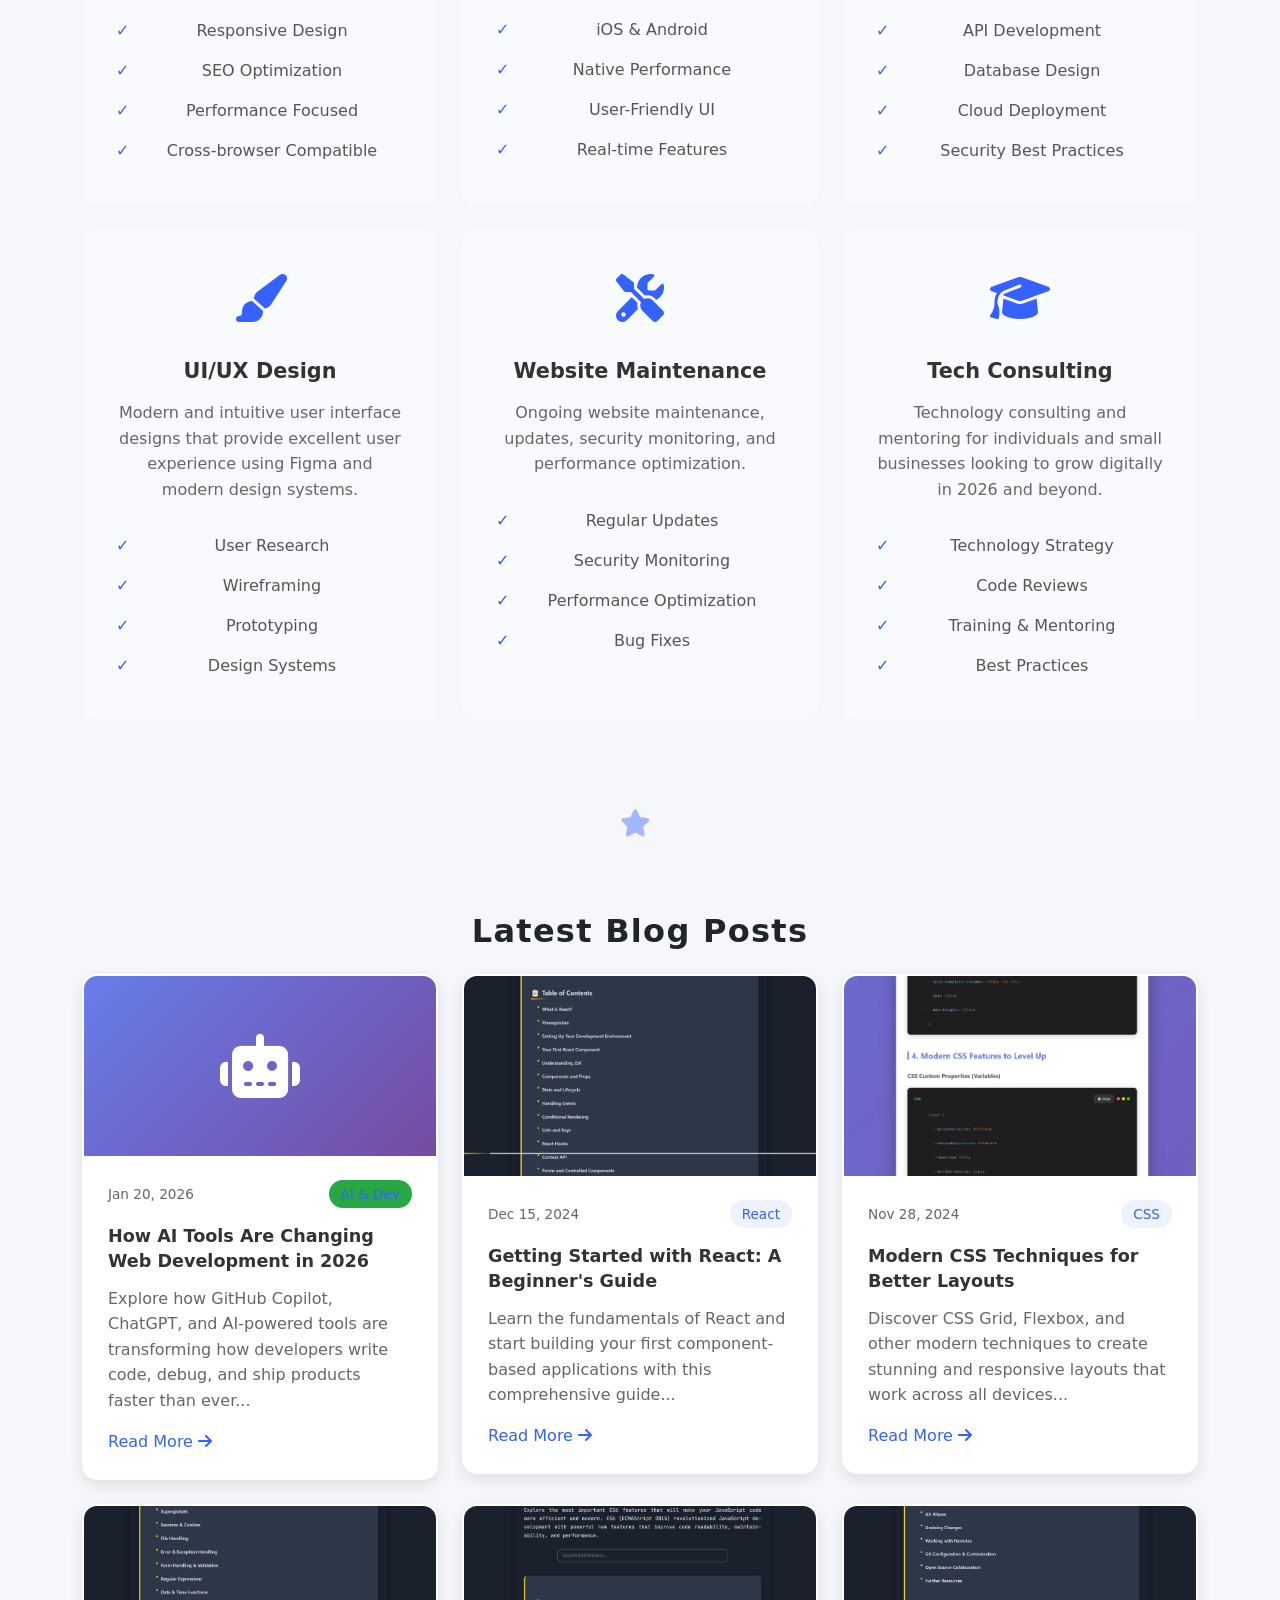
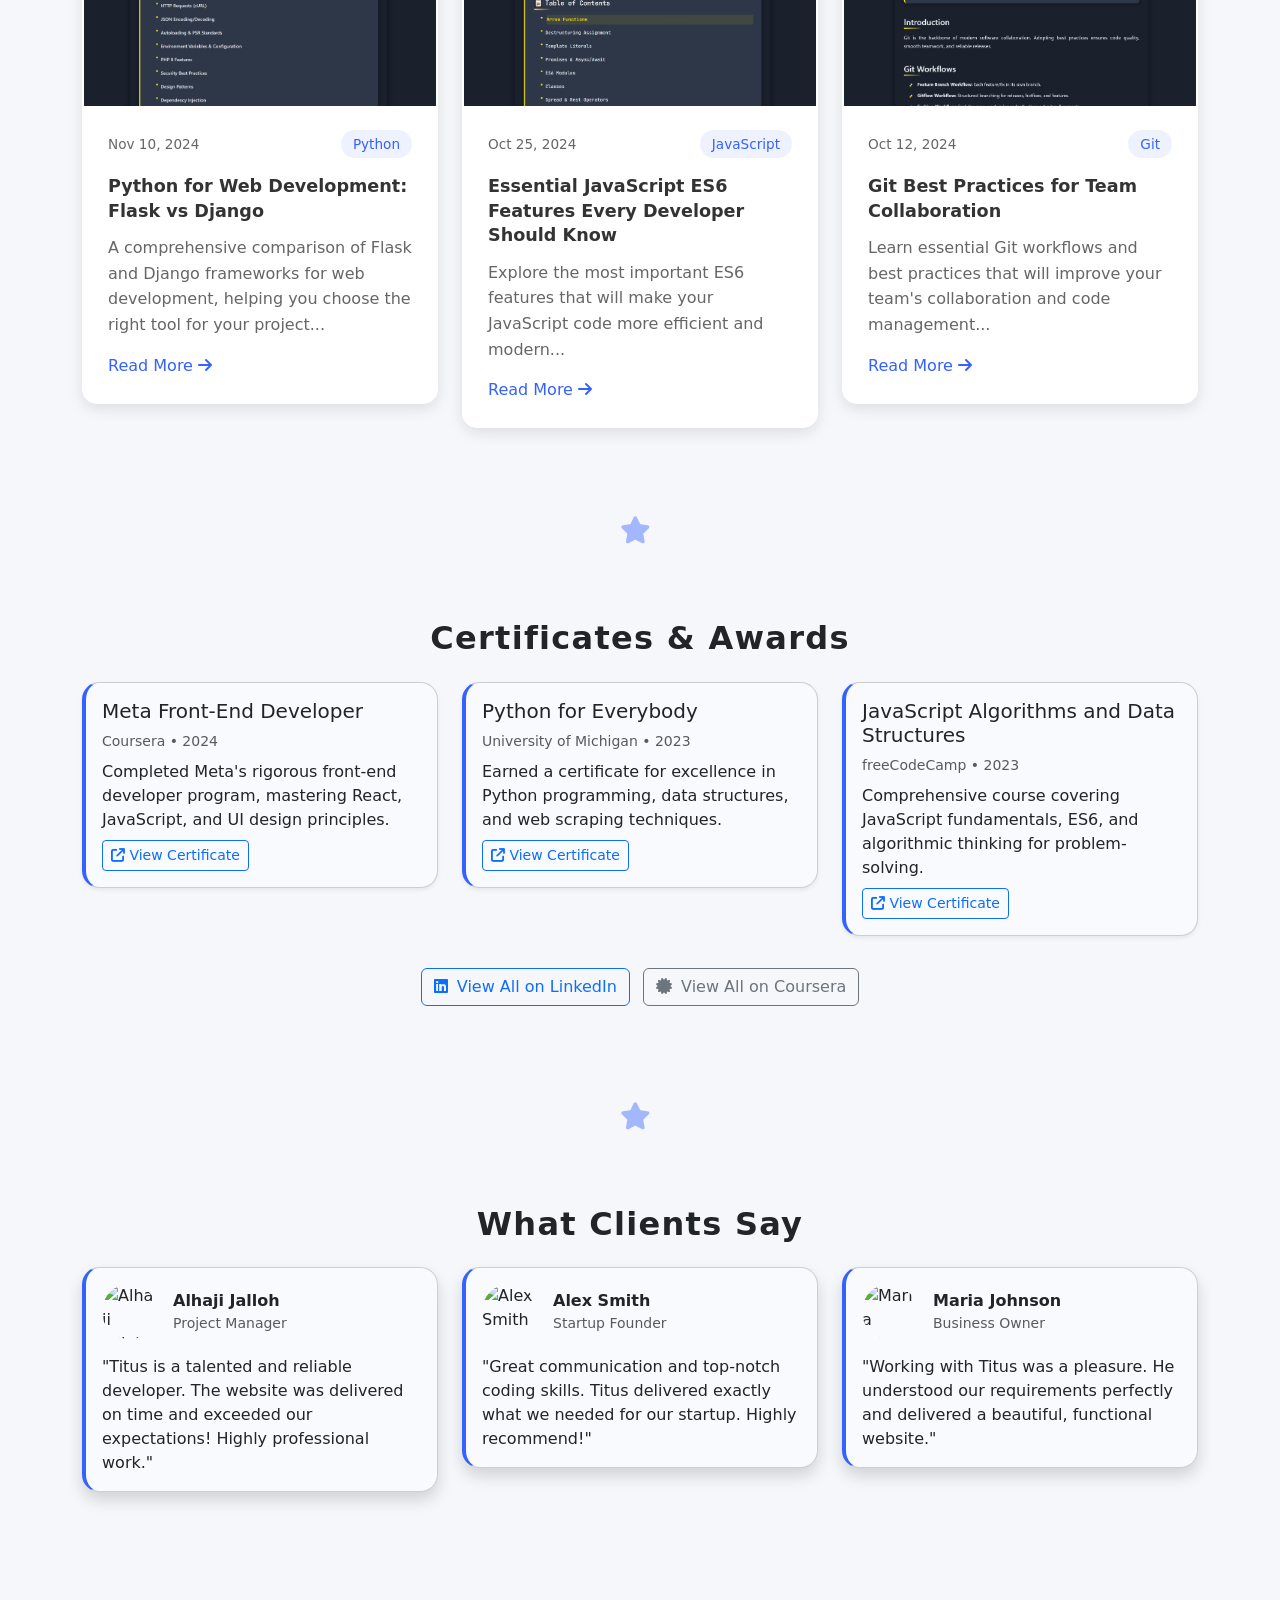
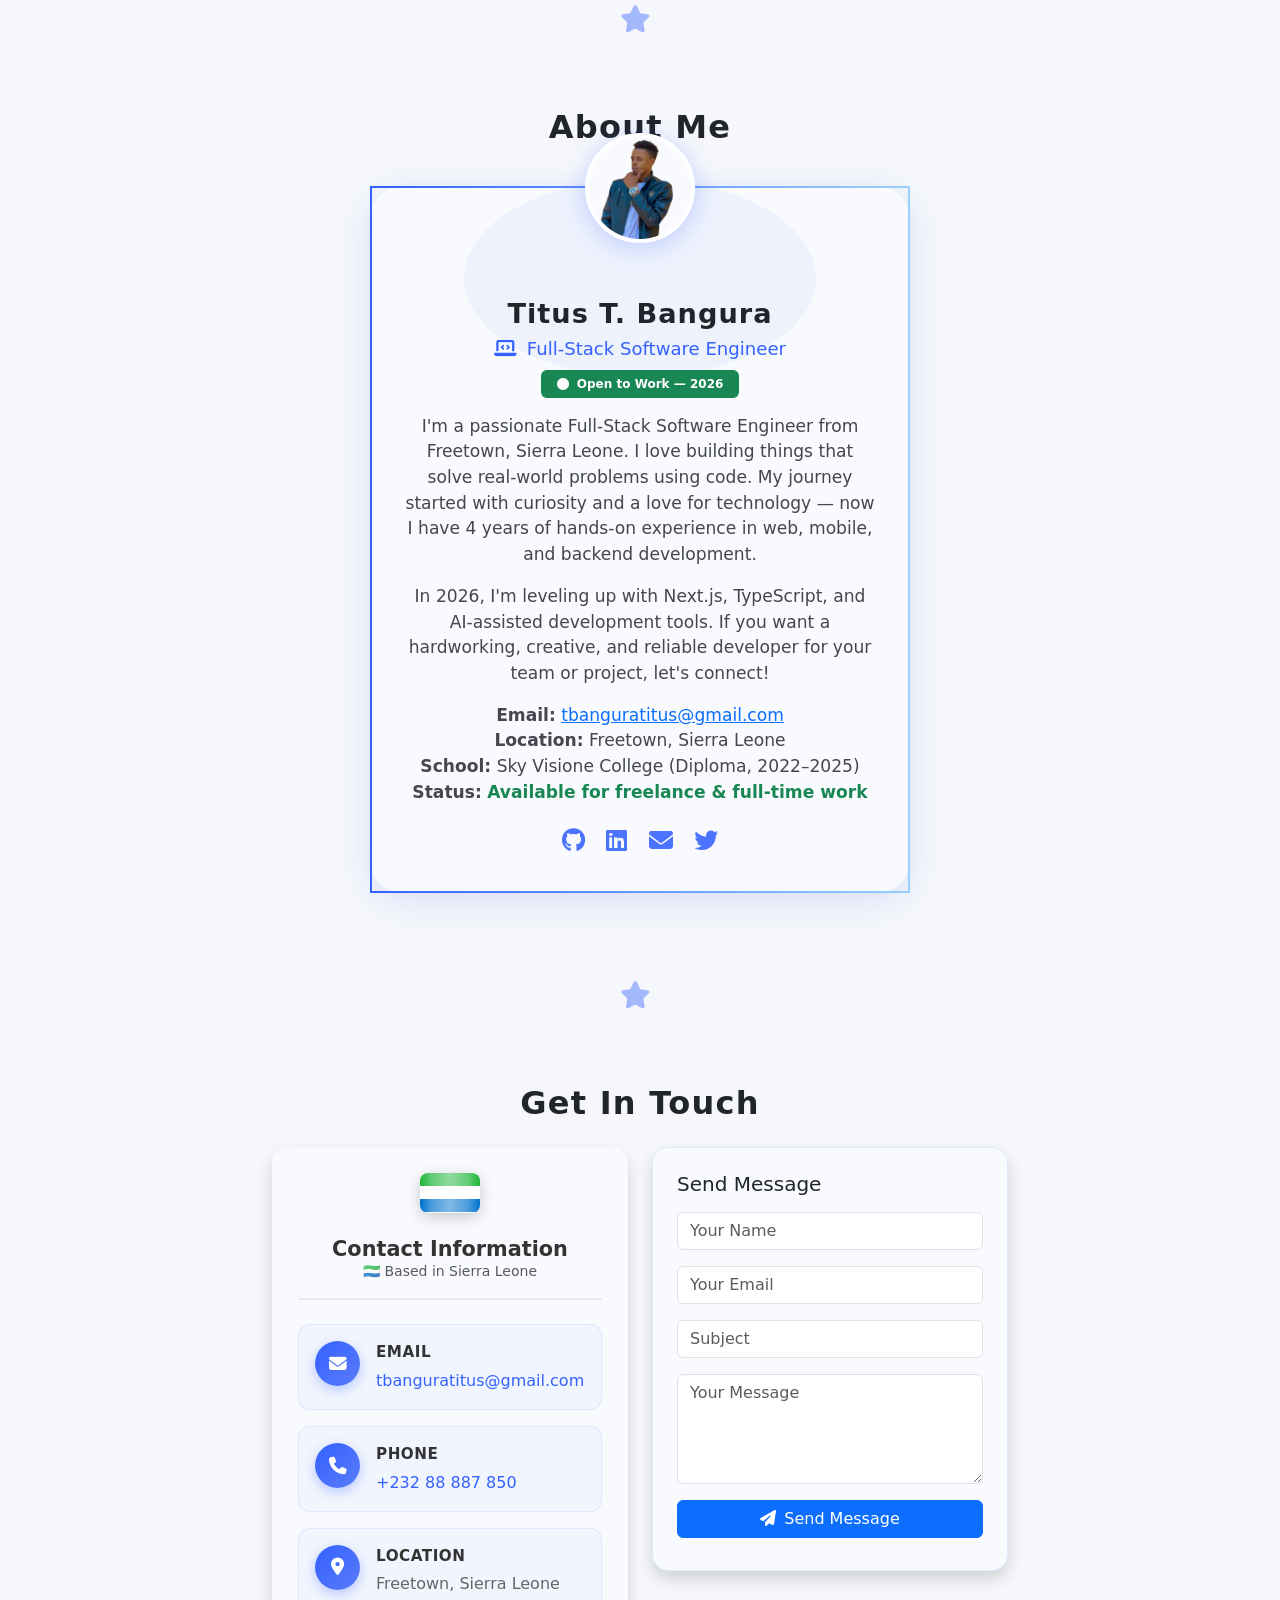
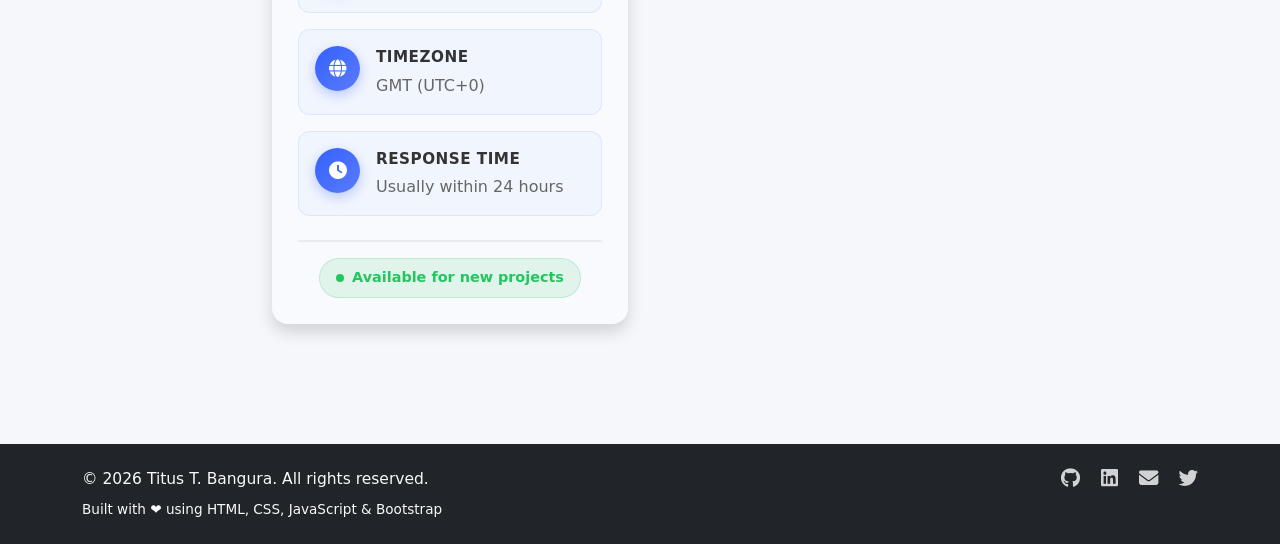
==== commit 4d365928: "Change alt text for Vendora Lite project image Updated alt text for project image to reflect accurat" ====
--- a/index.html
+++ b/index.html
@@ -138,7 +138,7 @@
     <div class="row g-4" id="projectsContainer">
       <div class="col-md-6 col-lg-4 project-item" data-category="web">
         <div class="card project-card h-100 shadow">
-          <img src="Vendoralite logo.png" class="card-img-top" alt="E-commerce Website" loading="lazy">
+          <img src="Vendoralite logo.png" class="card-img-top" alt="Vendora Lite — Social Marketplace App" loading="lazy">
           <div class="card-body">
             <div class="project-tech mb-2">
               <span class="tech-tag">React Native</span>
